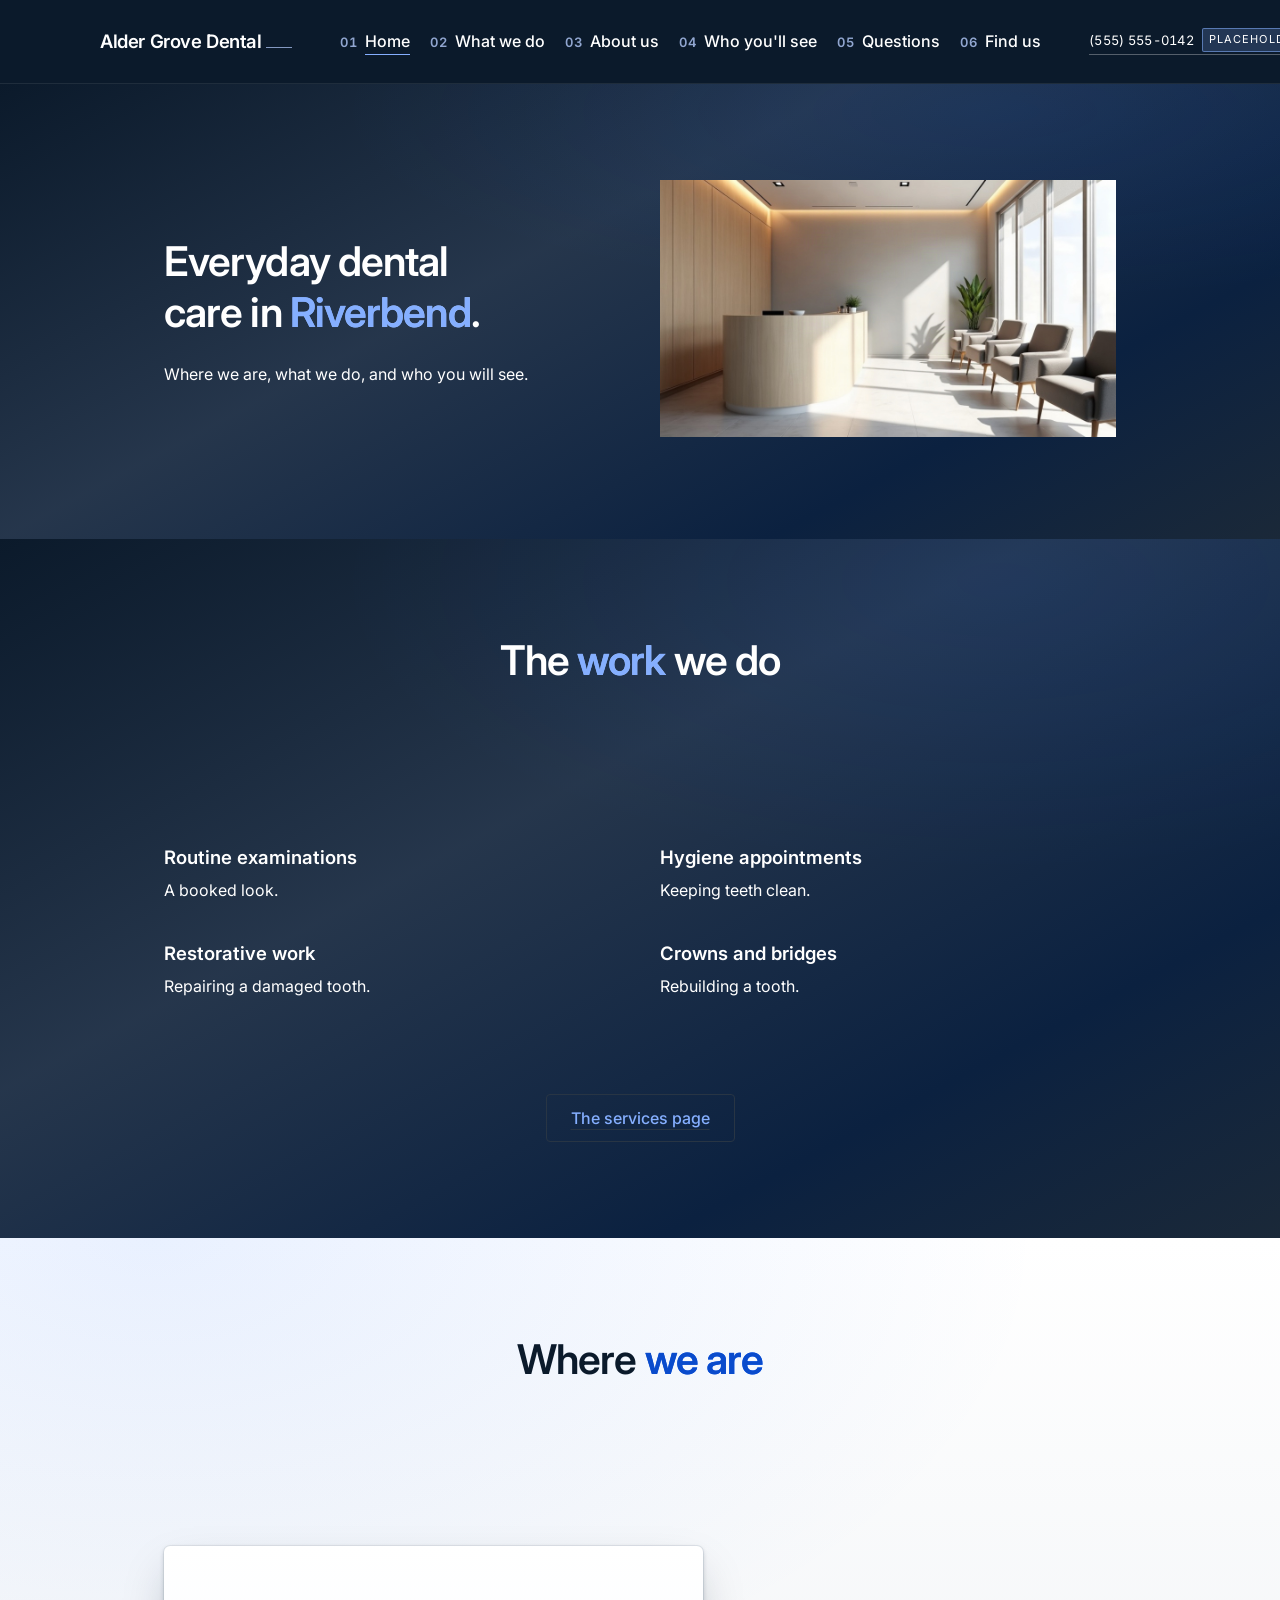
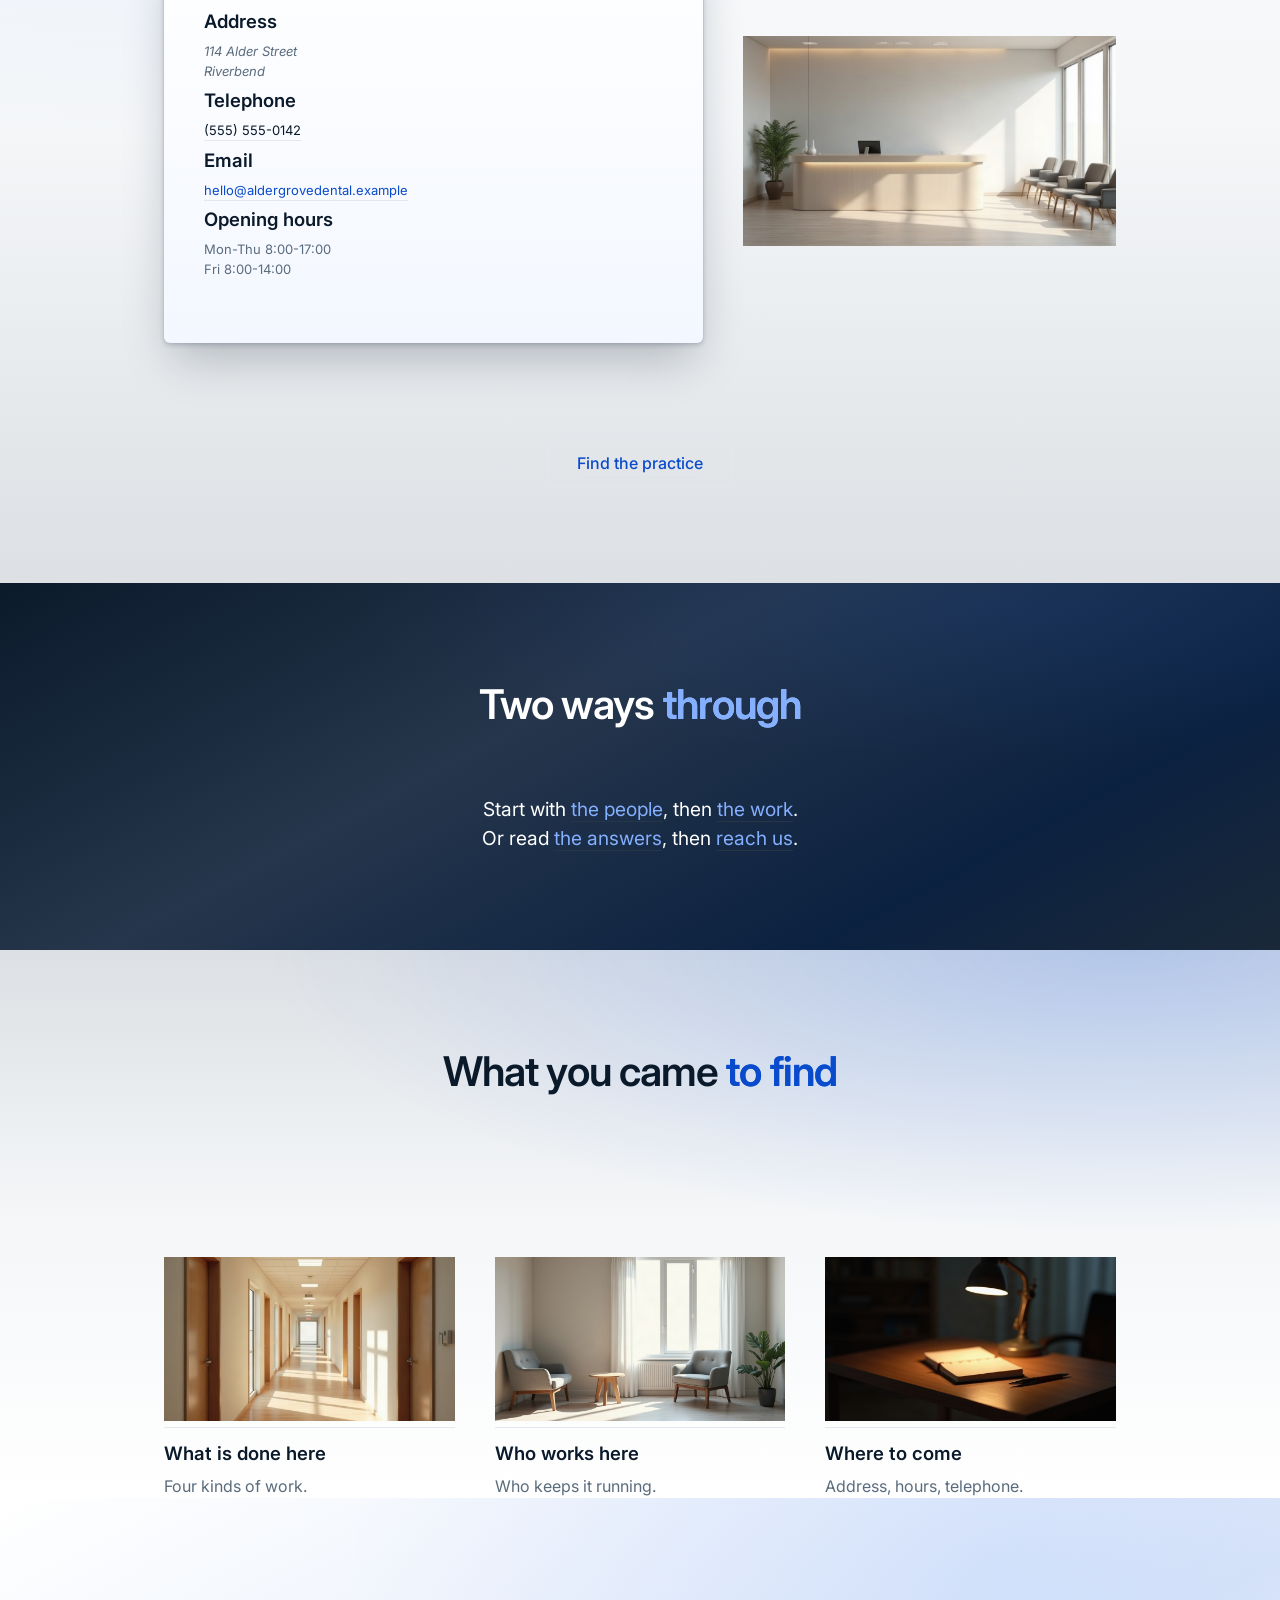
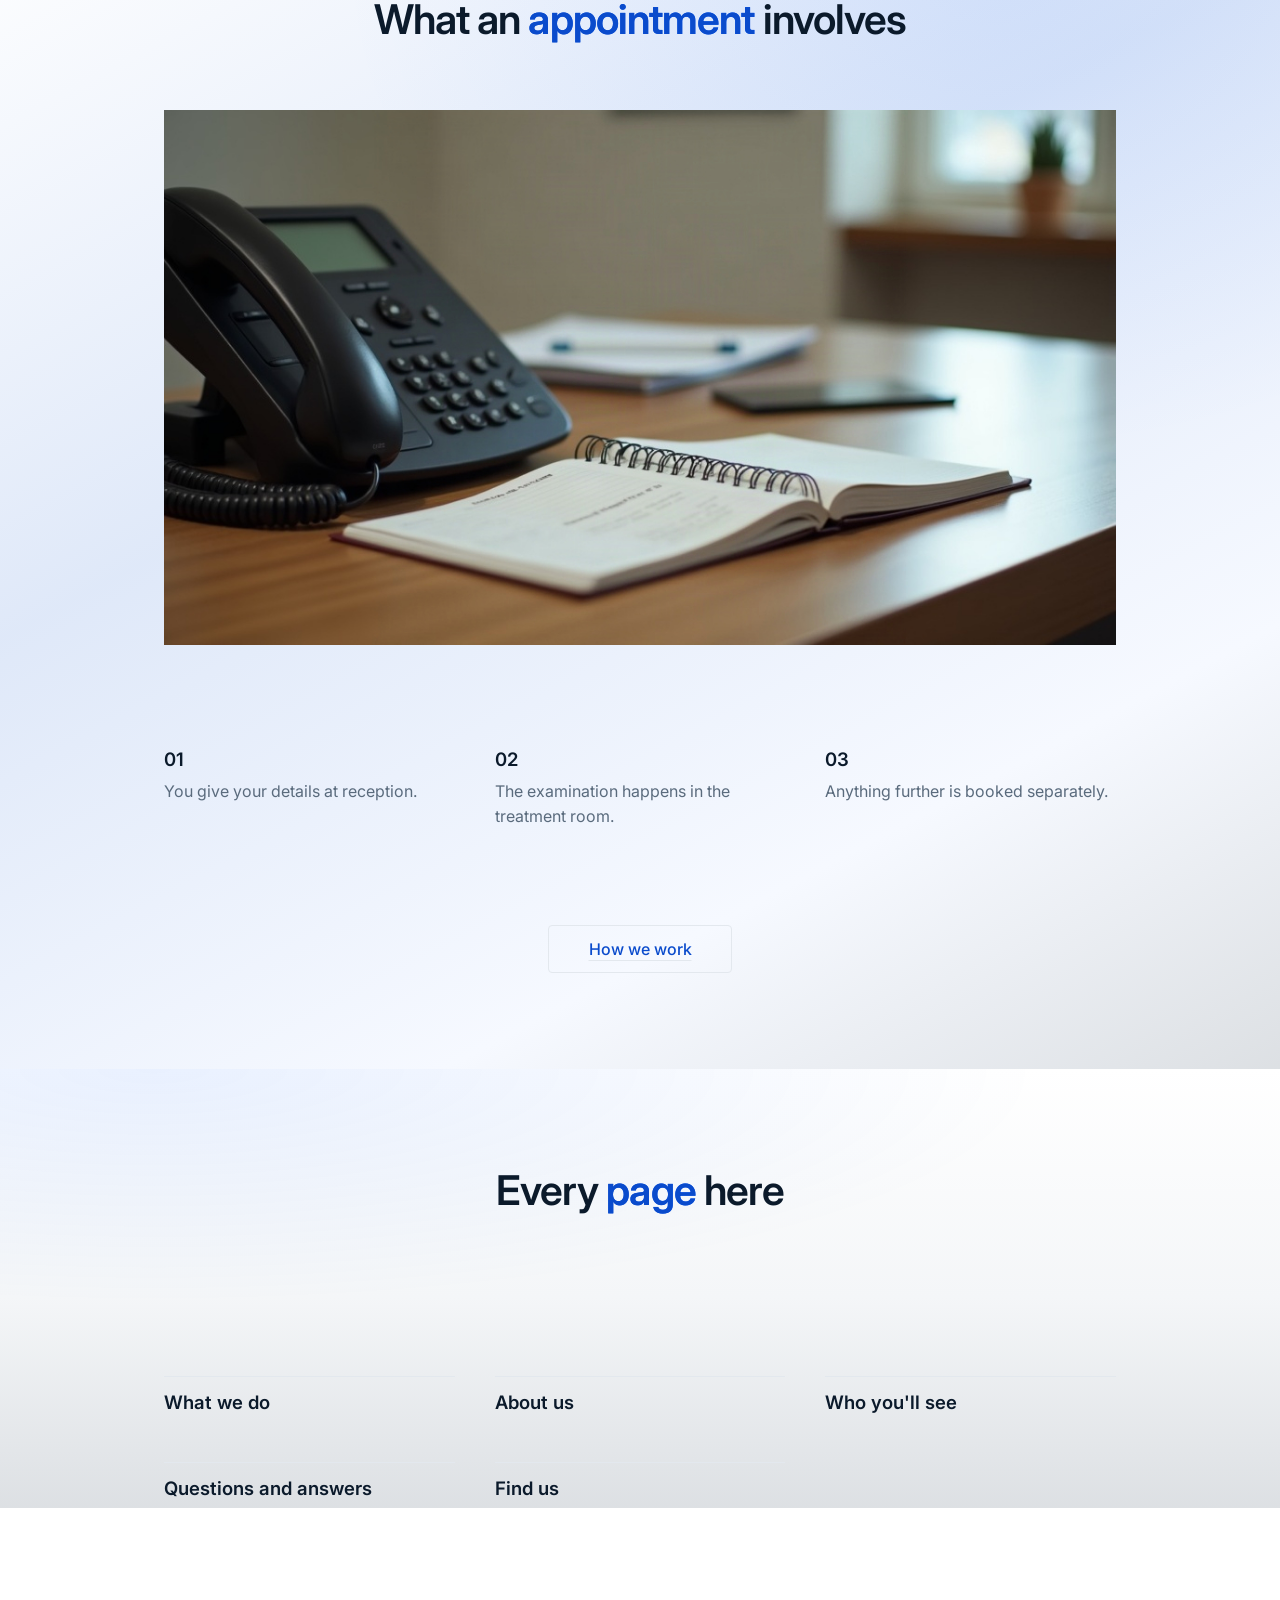
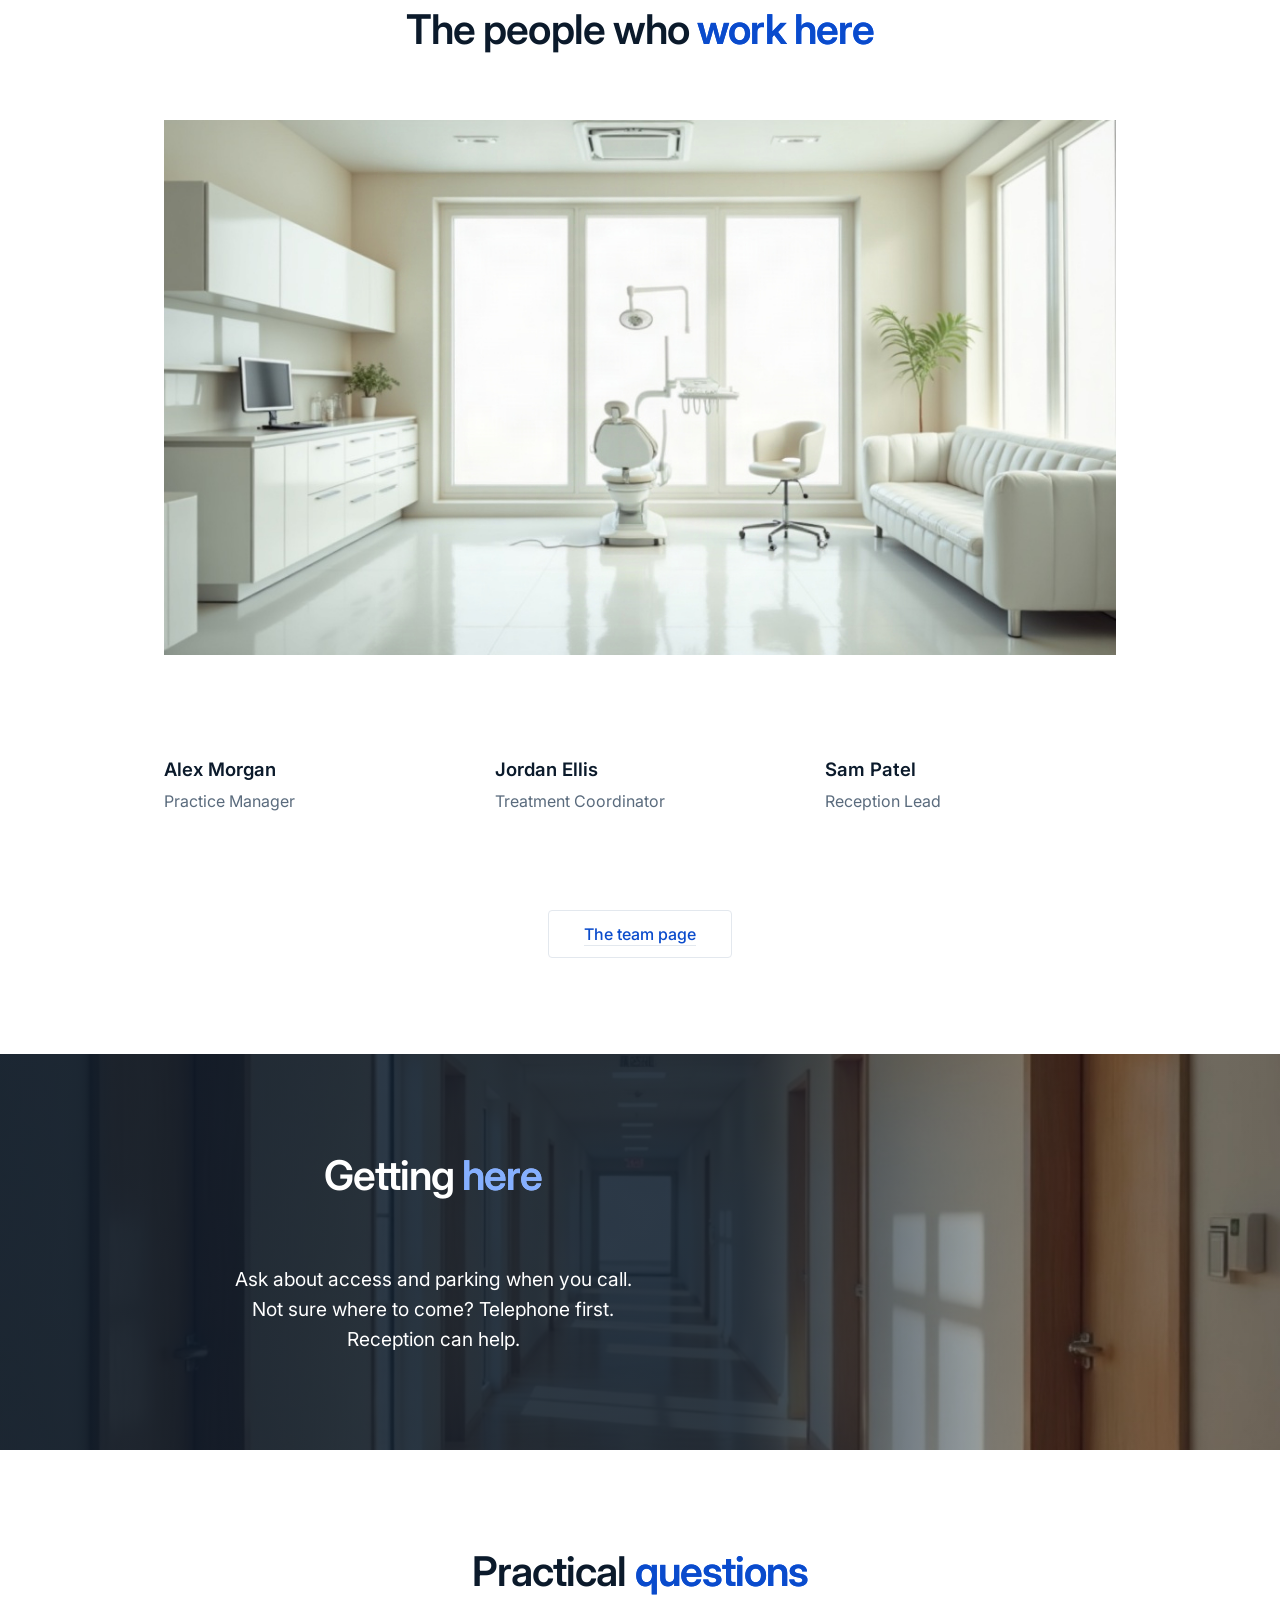
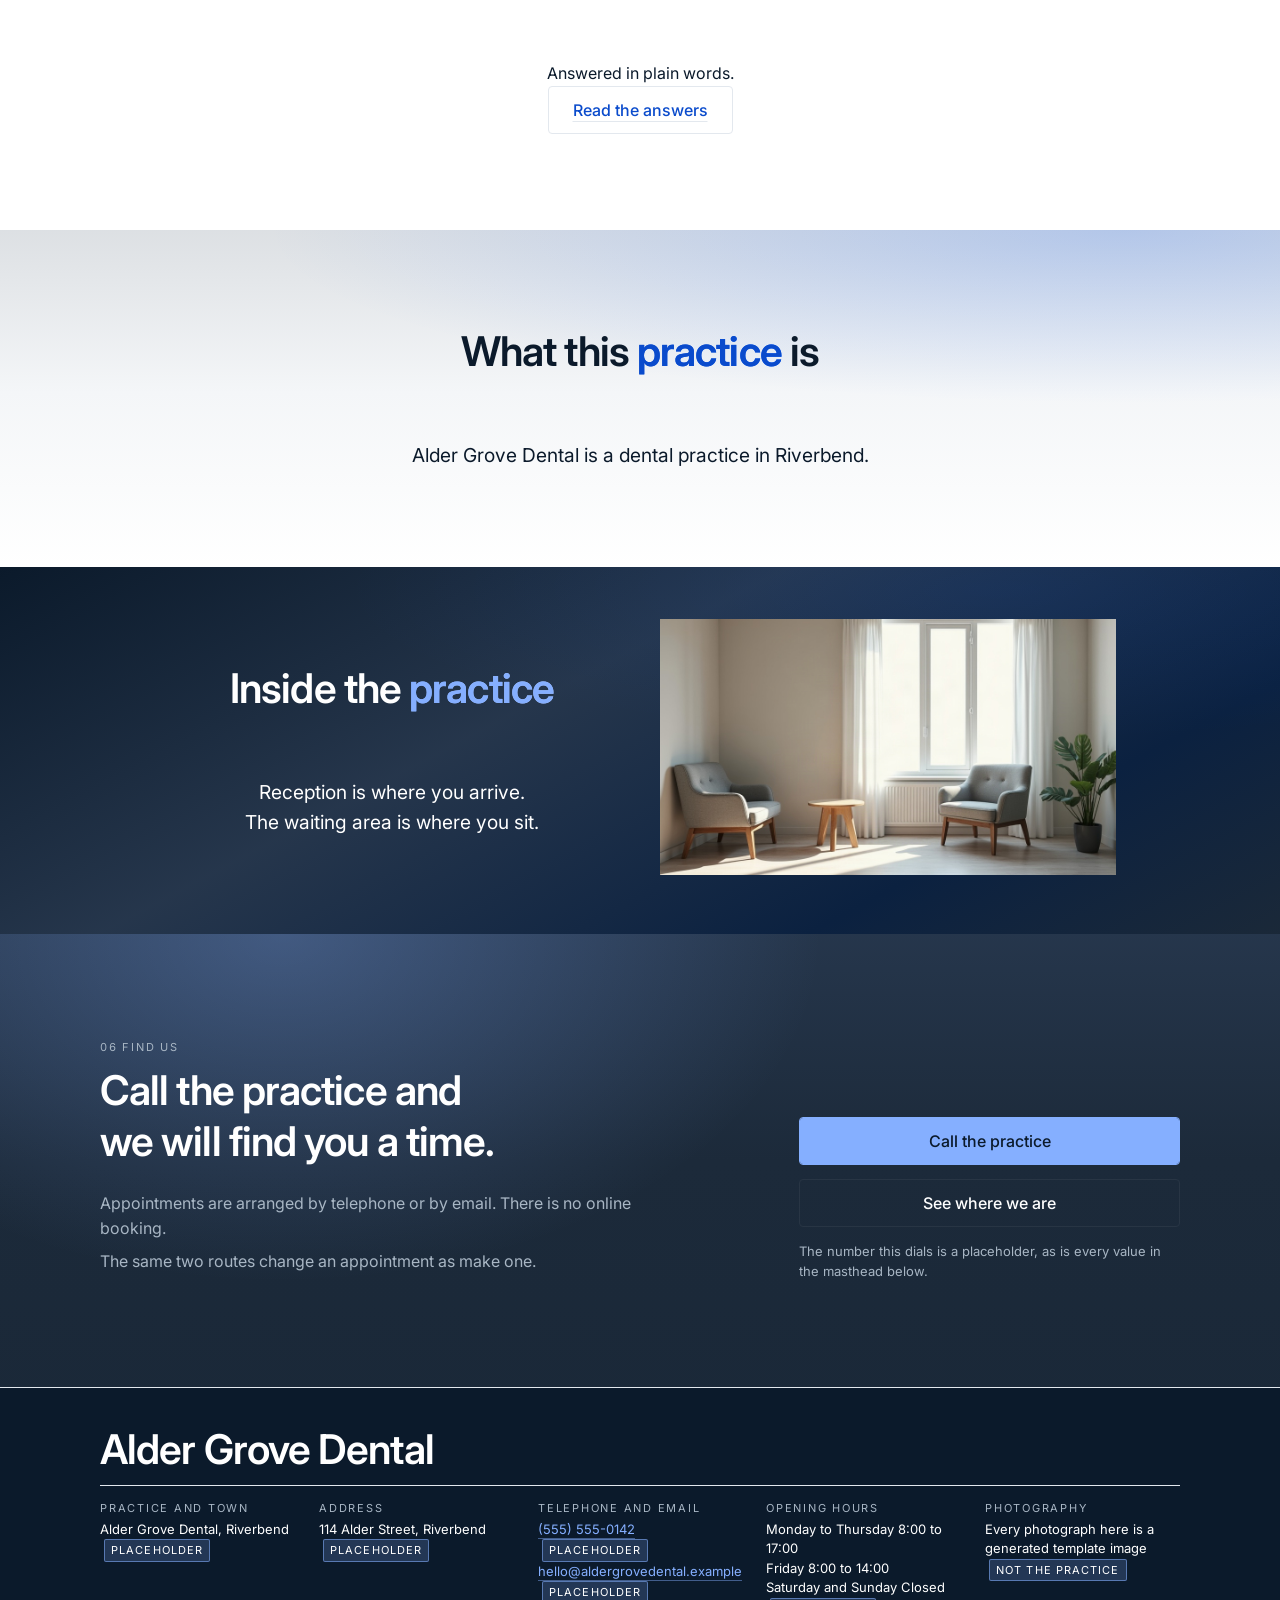
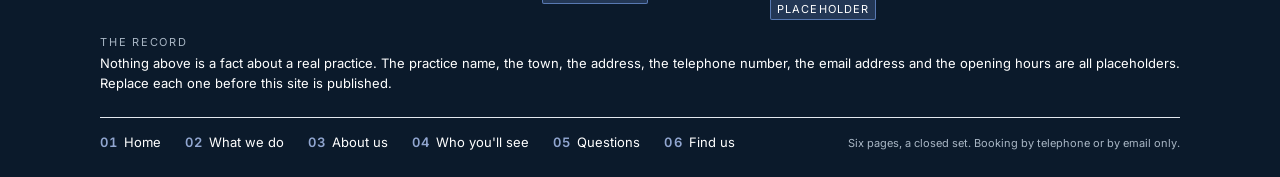
==== index.html @ f8424224 "Publish the stomatology template site Six-page static build, flattened and self-contained: styleshee" ====
<!DOCTYPE html>
<html lang="en">
<head>
<meta charset="UTF-8">
<meta name="viewport" content="width=device-width, initial-scale=1">
<title>Dentistry in Riverbend - Alder Grove Dental</title>
<meta name="description" content="Dentistry in Riverbend. Alder Grove Dental sets out what we do, who you will see, and how to reach us, in plain words.">
<meta name="robots" content="noindex">

<link rel="icon" type="image/svg+xml" href="assets/favicon.svg">

<link rel="preconnect" href="https://fonts.googleapis.com">
<link rel="preconnect" href="https://fonts.gstatic.com" crossorigin>
<link rel="stylesheet" href="https://fonts.googleapis.com/css2?family=Inter:wght@400;500;600;700&family=Fraunces:opsz,wght@9..144,400..700&display=swap">
<link rel="stylesheet" href="design-system/stomatology-tokens.css?v=92e05074">
  <link rel="stylesheet" href="design-system/stomatology-chrome.css?v=a64a15a1">
  <link rel="stylesheet" href="design-system/stomatology-structural.css?v=3252024a">
  <link rel="stylesheet" href="design-system/brand-card-standard.css?v=4044103c">

</head>
<body>
<a class="cc-skip" href="#main">Skip to content</a>

<header class="cc-bar surface-dark" id="cc-bar">
  <div class="cc-bar__in">

    <a class="cc-brand" href="index.html">
      <span class="cc-brand__name">Alder Grove Dental</span>
      <span class="cc-brand__rule" aria-hidden="true"></span>
    </a>

    <nav class="cc-nav" aria-label="Primary">

      <div class="cc-nav__item">
        <a class="cc-link is-active" href="index.html"><span class="cc-num">01</span> <span class="cc-link__label">Home</span></a>
      </div>

      
      <div class="cc-nav__item" data-menu>
        <button class="cc-link" type="button" aria-haspopup="true" aria-expanded="false" aria-controls="cc-index-services"><span class="cc-num">02</span> <span class="cc-link__label">What we do</span></button>
        <div class="cc-panel cc-panel--index surface-dark" id="cc-index-services" role="region" aria-label="What we do, contents">
          <div class="cc-panel__in cc-idx">
            <div class="cc-idx__list">
              <p class="cc-idx__head"><span class="cc-num">02</span> <b>What we do</b> <span class="cc-idx__kicker">contents</span></p>

              <a class="cc-idx__row" href="services.html#s2-why-this-area-wedge">
                <span class="cc-idx__n">02.1</span>
                <span><span class="cc-idx__t">Why this area</span><span class="cc-idx__s">What the practice takes on, and why.</span></span>
              </a>
              <a class="cc-idx__row" href="services.html#s3-sub-area-blocks">
                <span class="cc-idx__n">02.2</span>
                <span><span class="cc-idx__t">The areas of work</span><span class="cc-idx__s">Set out one block at a time.</span></span>
              </a>
              <a class="cc-idx__row" href="services.html#s4-cross-link-rail">
                <span class="cc-idx__n">02.3</span>
                <span><span class="cc-idx__t">Related pages</span><span class="cc-idx__s">Where this page hands you on.</span></span>
              </a>
              <a class="cc-idx__row" href="services.html#s5-routing-band">
                <span class="cc-idx__n">02.4</span>
                <span><span class="cc-idx__t">Where to go next</span><span class="cc-idx__s">If you are not sure what you need.</span></span>
              </a>
              <a class="cc-idx__row" href="services.html#s6-where-the-work-happens">
                <span class="cc-idx__n">02.5</span>
                <span><span class="cc-idx__t">Where the work happens</span><span class="cc-idx__s">The rooms, and what is in them.</span></span>
              </a>
            </div>

            <div class="cc-feat">
              <img class="cc-feat__img" src="assets/image-corridor.jpg" alt="" loading="lazy">
              <span class="cc-feat__grade" aria-hidden="true"></span>
              <div class="cc-feat__body">
                <p class="cc-feat__eyebrow">Before you come in</p>
                <p class="cc-feat__line">What is included, set out before you are in the chair.</p>
                <a class="cc-feat__link" href="index.html#s4-inclusion-value">Read that section</a>
              </div>
            </div>
          </div>
        </div>
      </div>

      <div class="cc-nav__item">
        <a class="cc-link" href="about.html"><span class="cc-num">03</span> <span class="cc-link__label">About us</span></a>
      </div>

      <div class="cc-nav__item">
        <a class="cc-link" href="team.html"><span class="cc-num">04</span> <span class="cc-link__label">Who you'll see</span></a>
      </div>

      
      <div class="cc-nav__item" data-menu>
        <button class="cc-link" type="button" aria-haspopup="true" aria-expanded="false" aria-controls="cc-drop-faq"><span class="cc-num">05</span> <span class="cc-link__label">Questions</span></button>
        <div class="cc-panel cc-drop surface-dark" id="cc-drop-faq" role="region" aria-label="Questions, contents">
          <div class="cc-panel__in">
            <a class="cc-drop__item" href="faq.html#s4-objection-faq"><span class="cc-idx__n">05.1</span><span><span class="cc-idx__t">The questions themselves</span><span class="cc-drop__sub">What to raise on the telephone, and what to raise in the room.</span></span></a>
            <a class="cc-drop__item" href="faq.html#s3-sub-area-blocks"><span class="cc-idx__n">05.2</span><span><span class="cc-idx__t">The practical answers</span><span class="cc-drop__sub">Where we are, when we are open, how to reach us.</span></span></a>
            <a class="cc-drop__item" href="faq.html#s7-cost-posture"><span class="cc-idx__n">05.3</span><span><span class="cc-idx__t">On cost</span><span class="cc-drop__sub">How the practice talks about what things cost.</span></span></a>
          </div>
        </div>
      </div>

      <div class="cc-nav__item">
        <a class="cc-link" href="contact.html"><span class="cc-num">06</span> <span class="cc-link__label">Find us</span></a>
      </div>
    </nav>

    
    <a class="cc-tel" href="tel:+15555550142">
      <span class="cc-tel__num">(555) 555-0142</span>
      <span class="cc-unfinished">placeholder</span>
    </a>

    <button class="site-header__hamburger" type="button"
            aria-label="Open menu" aria-controls="mobile-drawer" aria-expanded="false">
      <span aria-hidden="true"></span>
    </button>
  </div>
</header>

<div class="cc-scrim" id="cc-scrim" hidden></div>

<aside id="mobile-drawer" class="surface-dark" aria-hidden="true" aria-label="Menu">

  <div class="cc-drawer__head">
    <button class="cc-drawer__close" type="button" aria-label="Close menu">&times;</button>
  </div>

  <nav class="cc-drawer__nav" aria-label="Primary, mobile">
    <a class="cc-drawer__link" href="index.html"><span class="cc-num">01</span> <span class="cc-link__label">Home</span></a>

    <div class="cc-drawer__group">
      <button class="cc-drawer__sum" type="button" aria-expanded="false"><span class="cc-num">02</span> <span class="cc-link__label">What we do</span></button>
      <div class="cc-drawer__sub">
        <a href="services.html#s2-why-this-area-wedge">02.1 Why this area</a>
        <a href="services.html#s3-sub-area-blocks">02.2 The areas of work</a>
        <a href="services.html#s4-cross-link-rail">02.3 Related pages</a>
        <a href="services.html#s5-routing-band">02.4 Where to go next</a>
        <a href="services.html#s6-where-the-work-happens">02.5 Where the work happens</a>
      </div>
    </div>

    <a class="cc-drawer__link" href="about.html"><span class="cc-num">03</span> <span class="cc-link__label">About us</span></a>
    <a class="cc-drawer__link" href="team.html"><span class="cc-num">04</span> <span class="cc-link__label">Who you'll see</span></a>

    <div class="cc-drawer__group">
      <button class="cc-drawer__sum" type="button" aria-expanded="false"><span class="cc-num">05</span> <span class="cc-link__label">Questions</span></button>
      <div class="cc-drawer__sub">
        <a href="faq.html#s4-objection-faq">05.1 The questions themselves</a>
        <a href="faq.html#s3-sub-area-blocks">05.2 The practical answers</a>
        <a href="faq.html#s7-cost-posture">05.3 On cost</a>
      </div>
    </div>

    <a class="cc-drawer__link" href="contact.html"><span class="cc-num">06</span> <span class="cc-link__label">Find us</span></a>
  </nav>

  
  <div class="cc-drawer__cta drawer-cta">
    <a class="hp-go hp-go--solid" href="tel:+15555550142">Call the practice</a>
  </div>
</aside>

<main id="main">














































<section class="hp-band hp-band--hero hp-ground--grad surface-dark hero" id="s1-hero">
  <div class="container">
    <div class="row row--center">
      <div class="col col--span-6 hp-textzone">
        <div class="hp-wrap">
          
          
          
          <h1 class="hp-h2">Everyday dental care in <span class="hp-key">Riverbend</span>.</h1>
          
          <p class="hp-lead">Where we are, what we do, and who you will see.</p>
        </div>
      </div>
      <div class="col col--span-6">
        <div class="hp-wrap">
          
          <img class="hp-reveal" style="--hp-i:2;height:auto" src="assets/dental-clinic-reception.jpg"
               width="1024" height="576" loading="eager" fetchpriority="high" decoding="sync"
               alt="A curved pale wood reception counter, with upholstered chairs along a window wall.">
        </div>
      </div>
    </div>
  </div>
</section>







<section class="hp-band hp-ground--grad surface-dark" id="s2-services-preview">
  <div class="container">
    <div class="row">
      <div class="col col--full">
        <div class="hp-wrap">
          <div class="hp-head">
            
            <h2 class="hp-h2 hp-reveal" style="--hp-i:0">The <span class="hp-key">work</span> we do</h2>
          </div>
        </div>
      </div>
    </div>
  </div>
  <div class="container">
    <div class="row">
      <div class="col col--span-6">
        
        
        <div class="hp-reveal" style="--hp-i:1">
          <h3 class="hp-service__name">Routine examinations</h3>
          <p class="hp-service__line">A booked look.</p>
        </div>
      </div>
      <div class="col col--span-6">
        
        
        <div class="hp-reveal" style="--hp-i:2">
          <h3 class="hp-service__name">Hygiene appointments</h3>
          <p class="hp-service__line">Keeping teeth clean.</p>
        </div>
      </div>
      <div class="col col--span-6">
        
        
        <div class="hp-reveal" style="--hp-i:3">
          <h3 class="hp-service__name">Restorative work</h3>
          <p class="hp-service__line">Repairing a damaged tooth.</p>
        </div>
      </div>
      <div class="col col--span-6">
        
        
        <div class="hp-reveal" style="--hp-i:4">
          <h3 class="hp-service__name">Crowns and bridges</h3>
          <p class="hp-service__line">Rebuilding a tooth.</p>
        </div>
      </div>
    </div>
  </div>
  <div class="container">
    <div class="row">
      <div class="col col--full">
        <div class="hp-wrap">
          
          <p class="hp-channel"><a class="hp-link hp-go hp-go--quiet" href="services.html">The services page</a></p>
        </div>
      </div>
    </div>
  </div>
</section>









<section class="hp-band hp-ground--paper" id="s8-location-and-hours">
  <div class="container">
    <div class="row">
      <div class="col col--full">
        <div class="hp-wrap">
          <div class="hp-head">
            
            <h2 class="hp-h2 hp-reveal" style="--hp-i:0">Where <span class="hp-key">we are</span></h2>
          </div>
        </div>
      </div>
    </div>
  </div>
  <div class="container">
    <div class="row row--center">
      <div class="col col--span-7">
        <div class="hp-panel hp-reveal" style="--hp-i:1">
          
          
          <p class="hp-label__title">Address</p>
          <address class="hp-label__note">
            114 Alder Street<br>
            Riverbend
          </address>
          
          <p class="hp-label__title">Telephone</p>
          <p class="hp-label__note">
            
            <a class="hp-tel hp-nb" href="tel:5555550142">(555) 555-0142</a>
          </p>
          
          <p class="hp-label__title">Email</p>
          <p class="hp-label__note"><a class="hp-link hp-nb" href="mailto:hello@aldergrovedental.example">hello@aldergrovedental.example</a></p>
          
          
          <p class="hp-label__title">Opening hours</p>
          <p class="hp-label__note"><span class="hp-nb">Mon-Thu 8:00-17:00</span><br><span class="hp-nb">Fri 8:00-14:00</span></p>
        </div>
      </div>
      <div class="col col--span-5">
        
        <img class="hp-reveal" style="--hp-i:2;height:auto" src="assets/image-hero-reception.jpg"
             width="1024" height="576" loading="lazy" decoding="async" fetchpriority="low"
             alt="A long pale reception counter with a screen on it, and a row of chairs by tall windows.">
      </div>
    </div>
  </div>
  <div class="container">
    <div class="row">
      <div class="col col--full">
        <div class="hp-wrap">
          
          <p class="hp-channel"><a class="hp-link hp-go hp-go--quiet" href="contact.html">Find the practice</a></p>
        </div>
      </div>
    </div>
  </div>
</section>








<section class="hp-band hp-band--rail hp-ground--grad surface-dark" id="s6-routing-band">
  <div class="container">
    <div class="row">
      <div class="col col--full">
        <div class="hp-wrap">
          <div class="hp-head">
            
            <h2 class="hp-h2 hp-reveal" style="--hp-i:0">Two ways <span class="hp-key">through</span></h2>
          </div>
          
          
          <p class="hp-wedge hp-reveal" style="--hp-i:1">Start with <a class="hp-link" style="color:var(--ds-accent)" href="team.html">the people</a>, then <a class="hp-link" style="color:var(--ds-accent)" href="services.html">the work</a>.</p>
          
          <p class="hp-wedge hp-reveal" style="--hp-i:2">Or read <a class="hp-link" style="color:var(--ds-accent)" href="faq.html">the answers</a>, then <a class="hp-link" style="color:var(--ds-accent)" href="contact.html">reach us</a>.</p>
        </div>
      </div>
    </div>
  </div>
</section>







<section class="hp-band hp-ground--paper2" id="s3-differentiator-narrative">
  <div class="container">
    <div class="row">
      <div class="col col--full">
        <div class="hp-wrap">
          <div class="hp-head">
            
            <h2 class="hp-h2 hp-reveal" style="--hp-i:0">What you came <span class="hp-key">to find</span></h2>
          </div>
        </div>
      </div>
    </div>
  </div>
  <div class="container">
    <div class="row">
      <div class="col col--span-4">
        
        <div class="hp-reveal" style="--hp-i:1">
          <img style="height:auto" src="assets/dental-clinic-warm.jpg" width="1024" height="576"
               loading="lazy" decoding="async" fetchpriority="low"
               alt="A corridor of wooden doors, with daylight falling in bands across the floor.">
          <a class="hp-rail" href="services.html">
            <h3 class="hp-rail__label">What is done here</h3>
            <p class="hp-rail__line">Four kinds of work.</p>
          </a>
        </div>
      </div>
      <div class="col col--span-4">
        
        <div class="hp-reveal" style="--hp-i:2">
          <img style="height:auto" src="assets/image-waiting-area.jpg" width="1024" height="576"
               loading="lazy" decoding="async" fetchpriority="low"
               alt="Two grey armchairs and a small round wooden table beside a curtained window.">
          <a class="hp-rail" href="team.html">
            <h3 class="hp-rail__label">Who works here</h3>
            <p class="hp-rail__line">Who keeps it running.</p>
          </a>
        </div>
      </div>
      <div class="col col--span-4">
        
        <div class="hp-reveal" style="--hp-i:3">
          <img style="height:auto" src="assets/image-desk-lamp.jpg" width="1024" height="576"
               loading="lazy" decoding="async" fetchpriority="low"
               alt="A lit desk lamp over an open notebook and a pen on a wooden desk.">
          <a class="hp-rail" href="contact.html">
            <h3 class="hp-rail__label">Where to come</h3>
            <p class="hp-rail__line">Address, hours, telephone.</p>
          </a>
        </div>
      </div>
    </div>
  </div>
</section>








<section class="hp-band hp-ground--grad" id="s4-inclusion-value">
  <div class="container">
    <div class="row">
      <div class="col col--full">
        <div class="hp-wrap">
          <div class="hp-head">
            
            <h2 class="hp-h2 hp-reveal" style="--hp-i:0">What an <span class="hp-key">appointment</span> involves</h2>
          </div>
          
          <img class="hp-reveal" style="--hp-i:1;height:auto" src="assets/image-appointment-book.jpg"
               width="1024" height="576" loading="lazy" decoding="async" fetchpriority="low"
               alt="A desk telephone beside an open spiral notebook on a wooden desk.">
        </div>
      </div>
    </div>
  </div>
  <div class="container">
    <div class="row">
      <div class="col col--span-4">
        
        
        <div class="hp-reveal" style="--hp-i:2">
          <p class="hp-rail__label" aria-hidden="true">01</p>
          <p class="hp-rail__line">You give your details at reception.</p>
        </div>
      </div>
      <div class="col col--span-4">
        
        <div class="hp-reveal" style="--hp-i:3">
          <p class="hp-rail__label" aria-hidden="true">02</p>
          <p class="hp-rail__line">The examination happens in the treatment room.</p>
        </div>
      </div>
      <div class="col col--span-4">
        
        <div class="hp-reveal" style="--hp-i:4">
          <p class="hp-rail__label" aria-hidden="true">03</p>
          <p class="hp-rail__line">Anything further is booked separately.</p>
        </div>
      </div>
    </div>
  </div>
  <div class="container">
    <div class="row">
      <div class="col col--full">
        <div class="hp-wrap">
          
          <p class="hp-channel"><a class="hp-link hp-go hp-go--quiet" href="about.html">How we work</a></p>
        </div>
      </div>
    </div>
  </div>
</section>







<section class="hp-band hp-ground--paper" id="s5-capability-switcher">
  <div class="container">
    <div class="row">
      <div class="col col--full">
        <div class="hp-wrap">
          <div class="hp-head">
            
            <h2 class="hp-h2 hp-reveal" style="--hp-i:0">Every <span class="hp-key">page</span> here</h2>
          </div>
        </div>
      </div>
    </div>
  </div>
  <div class="container">
    <div class="row">
      <div class="col col--span-4">
        
        <a class="hp-rail hp-reveal" style="--hp-i:1" href="services.html"><h3 class="hp-rail__label">What we do</h3></a>
      </div>
      <div class="col col--span-4">
        
        <a class="hp-rail hp-reveal" style="--hp-i:2" href="about.html"><h3 class="hp-rail__label">About us</h3></a>
      </div>
      <div class="col col--span-4">
        
        <a class="hp-rail hp-reveal" style="--hp-i:3" href="team.html"><h3 class="hp-rail__label">Who you'll see</h3></a>
      </div>
      <div class="col col--span-4">
        
        <a class="hp-rail hp-reveal" style="--hp-i:4" href="faq.html"><h3 class="hp-rail__label">Questions and answers</h3></a>
      </div>
      <div class="col col--span-4">
        
        <a class="hp-rail hp-reveal" style="--hp-i:5" href="contact.html"><h3 class="hp-rail__label">Find us</h3></a>
      </div>
    </div>
  </div>
</section>







<section class="hp-band" id="s7-team-preview">
  <div class="container">
    <div class="row">
      <div class="col col--full">
        <div class="hp-wrap">
          <div class="hp-head">
            
            <h2 class="hp-h2 hp-reveal" style="--hp-i:0">The people who <span class="hp-key">work here</span></h2>
          </div>
          
          <img class="hp-reveal" style="--hp-i:1;height:auto" src="assets/dental-bg-clinic-airy.jpg"
               width="1024" height="576" loading="lazy" decoding="async" fetchpriority="low"
               alt="A bright treatment room: a dental chair under an overhead light, a stool and a run of white cabinets by tall windows.">
        </div>
      </div>
    </div>
  </div>
  <div class="container">
    <div class="row">
      <div class="col col--span-4">
        
        
        <div class="hp-reveal" style="--hp-i:2">
          <h3 class="hp-rail__label">Alex Morgan</h3>
          <p class="hp-rail__line">Practice Manager</p>
        </div>
      </div>
      <div class="col col--span-4">
        
        
        <div class="hp-reveal" style="--hp-i:3">
          <h3 class="hp-rail__label">Jordan Ellis</h3>
          <p class="hp-rail__line">Treatment Coordinator</p>
        </div>
      </div>
      <div class="col col--span-4">
        
        
        <div class="hp-reveal" style="--hp-i:4">
          <h3 class="hp-rail__label">Sam Patel</h3>
          <p class="hp-rail__line">Reception Lead</p>
        </div>
      </div>
    </div>
  </div>
  <div class="container">
    <div class="row">
      <div class="col col--full">
        <div class="hp-wrap">
          
          <p class="hp-channel"><a class="hp-link hp-go hp-go--quiet" href="team.html">The team page</a></p>
        </div>
      </div>
    </div>
  </div>
</section>







<section class="hp-band hp-band--photoband hp-ground--photo hp-ground--ink surface-dark" id="s9-compare-teaser">
  <div class="container">
    <div class="row">
      <div class="col col--full">
        <span class="hp-photo">
          
          
          
          <img class="hp-photo__img" style="position:absolute;inset:0;width:-moz-available;width:-webkit-fill-available;width:stretch;height:-moz-available;height:-webkit-fill-available;height:stretch;object-fit:cover" src="assets/dental-clinic-warm.jpg"
               width="1024" height="576" loading="lazy" decoding="async" fetchpriority="low"
               alt="A corridor of light wooden doors, lit from a window at the far end.">
          <span class="hp-photo__scrim"></span>
          <span class="hp-photo__edge"></span>
        </span>
      </div>
    </div>
  </div>
  <div class="container">
    <div class="row">
      <div class="col col--span-7 hp-textzone">
        <div class="hp-wrap">
          <div class="hp-head">
            
            <h2 class="hp-h2 hp-reveal" style="--hp-i:0">Getting <span class="hp-key">here</span></h2>
          </div>
          
          <p class="hp-closing__line hp-reveal" style="--hp-i:1">Ask about access and parking when you call.</p>
          
          <p class="hp-closing__line hp-reveal" style="--hp-i:2">Not sure where to come? Telephone first.</p>
          
          <p class="hp-closing__line hp-reveal" style="--hp-i:3">Reception can help.</p>
        </div>
      </div>
    </div>
  </div>
</section>






<section class="hp-band" id="s10-pricing-teaser">
  <div class="container">
    <div class="row">
      <div class="col col--full">
        <div class="hp-wrap">
          <div class="hp-head">
            
            <h2 class="hp-h2 hp-reveal" style="--hp-i:0">Practical <span class="hp-key">questions</span></h2>
          </div>
          <p class="hp-lead hp-reveal" style="--hp-i:1">Answered in plain words.</p>
          
          <p class="hp-channel"><a class="hp-link hp-go hp-go--quiet" href="faq.html">Read the answers</a></p>
        </div>
      </div>
    </div>
  </div>
</section>







<section class="hp-band hp-ground--paper2" id="s11-stance-line">
  <div class="container">
    <div class="row">
      <div class="col col--full">
        <div class="hp-wrap">
          <div class="hp-head">
            
            <h2 class="hp-h2 hp-reveal" style="--hp-i:0">What this <span class="hp-key">practice</span> is</h2>
          </div>
          
          <p class="hp-wedge hp-reveal" style="--hp-i:1"><span class="hp-nb">Alder Grove Dental</span> is a dental practice in Riverbend.</p>
        </div>
      </div>
    </div>
  </div>
</section>







<section class="hp-band hp-ground--grad surface-dark" id="s12-practice-view">
  <div class="container">
    
    <div class="row row--center">
      <div class="col col--span-6 hp-textzone">
        <div class="hp-wrap">
          <div class="hp-head">
            
            <h2 class="hp-h2 hp-reveal" style="--hp-i:0">Inside the <span class="hp-key">practice</span></h2>
          </div>
          
          <p class="hp-closing__line hp-reveal" style="--hp-i:1">Reception is where you arrive.</p>
          <p class="hp-closing__line hp-reveal" style="--hp-i:2">The waiting area is where you sit.</p>
        </div>
      </div>
      <div class="col col--span-6">
        
        <img class="hp-reveal" style="--hp-i:3;height:auto" src="assets/image-waiting-area.jpg"
             width="1024" height="576" loading="lazy" decoding="async" fetchpriority="low"
             alt="Two armchairs and a small round table beside a tall curtained window.">
      </div>
    </div>
  </div>
</section>
</main>

  <section class="cc-closing precta surface-dark">
    <div class="cc-closing__in">
      <div>
        <p class="cc-closing__eyebrow">06 Find us</p>
        <h2>Call the practice and we will find you a time.</h2>
        
        <p>Appointments are arranged by telephone or by email. There is no online booking.</p>
        <p>The same two routes change an appointment as make one.</p>
      </div>
      <div class="cc-acts">
        <a class="hp-go hp-go--solid" href="tel:+15555550142">Call the practice</a>
        <a class="hp-go hp-go--quiet" href="contact.html">See where we are</a>
        <small>The number this dials is a placeholder, as is every value in the masthead below.</small>
      </div>
    </div>
  </section>


<footer class="cc-foot surface-dark">
  <div class="cc-foot__in">

    <p class="cc-foot__mark">Alder Grove Dental</p>

    
    <div class="cc-mast">
      <div>
        <span class="cc-mast__k">Practice and town</span>
        <p class="cc-mast__v">Alder Grove Dental, Riverbend <span class="cc-unfinished">placeholder</span></p>
      </div>
      <div>
        <span class="cc-mast__k">Address</span>
        <p class="cc-mast__v">114 Alder Street, Riverbend <span class="cc-unfinished">placeholder</span></p>
      </div>
      <div>
        <span class="cc-mast__k">Telephone and email</span>
        <p class="cc-mast__v"><a class="cc-a" href="tel:+15555550142">(555) 555-0142</a> <span class="cc-unfinished">placeholder</span><br><a class="cc-a" href="mailto:hello@aldergrovedental.example">hello@aldergrovedental.example</a> <span class="cc-unfinished">placeholder</span></p>
      </div>
      <div>
        <span class="cc-mast__k">Opening hours</span>
        <p class="cc-mast__v">Monday to Thursday 8:00 to 17:00<br>Friday 8:00 to 14:00<br>Saturday and Sunday Closed <span class="cc-unfinished">placeholder</span></p>
      </div>
      <div>
        <span class="cc-mast__k">Photography</span>
        <p class="cc-mast__v">Every photograph here is a generated template image <span class="cc-unfinished">not the practice</span></p>
      </div>
      <div class="cc-mast__record">
        <span class="cc-mast__k">The record</span>
        <p class="cc-mast__v">Nothing above is a fact about a real practice. The practice name, the town, the address, the telephone number, the email address and the opening hours are all placeholders. Replace each one before this site is published.</p>
      </div>
    </div>

    <div class="cc-foot__bar">
      <a class="cc-foot__link" href="index.html"><span class="cc-num">01</span> Home</a>
      <a class="cc-foot__link" href="services.html"><span class="cc-num">02</span> What we do</a>
      <a class="cc-foot__link" href="about.html"><span class="cc-num">03</span> About us</a>
      <a class="cc-foot__link" href="team.html"><span class="cc-num">04</span> Who you'll see</a>
      <a class="cc-foot__link" href="faq.html"><span class="cc-num">05</span> Questions</a>
      <a class="cc-foot__link" href="contact.html"><span class="cc-num">06</span> Find us</a>
      <p class="cc-foot__legal">Six pages, a closed set. Booking by telephone or by email only.</p>
    </div>

  </div>
</footer>

<script>
/* ---------------------------------------------------------------------------
   (c) of the hover-intent contract: a close-delay cleared on re-enter, so a
   diagonal traverse from the trigger into the panel never collapses it. (a) and
   (b) are CSS above: one shared hover scope, and a bridge across the seam.
   Keyboard: click toggles, Escape closes and returns focus to the trigger.
   --------------------------------------------------------------------------- */
(function () {
  var CLOSE_DELAY = 240;

  document.querySelectorAll('[data-menu]').forEach(function (item) {
    var trigger = item.querySelector('.cc-link[aria-haspopup]');
    var timer = null;

    function open() { clearTimeout(timer); item.classList.add('is-open'); trigger.setAttribute('aria-expanded', 'true'); }
    function close() { item.classList.remove('is-open'); trigger.setAttribute('aria-expanded', 'false'); }
    function closeSoon() { clearTimeout(timer); timer = setTimeout(close, CLOSE_DELAY); }

    item.addEventListener('mouseenter', open);
    item.addEventListener('mouseleave', closeSoon);
    trigger.addEventListener('click', function (e) {
      e.preventDefault();
      if (item.classList.contains('is-open')) { close(); } else { open(); }
    });
    item.addEventListener('keydown', function (e) {
      if (e.key === 'Escape') { close(); trigger.focus(); }
    });
  });

  /* the scroll state: the bar TIGHTENS once there is content behind it. */
  var bar = document.getElementById('cc-bar');
  function onScroll() { bar.classList.toggle('is-tight', window.scrollY > 40); }
  addEventListener('scroll', onScroll, { passive: true });
  onScroll();

  /* the drawer, on the canonical contract the functional gate drives. */
  var burger = document.querySelector('.site-header__hamburger');
  var drawer = document.getElementById('mobile-drawer');
  var scrim = document.getElementById('cc-scrim');
  var closeBtn = drawer.querySelector('.cc-drawer__close');

  function setDrawer(on) {
    drawer.setAttribute('aria-hidden', on ? 'false' : 'true');
    burger.setAttribute('aria-expanded', on ? 'true' : 'false');
    scrim.hidden = !on;
    scrim.classList.toggle('is-on', on);
    document.body.style.overflow = on ? 'hidden' : '';
    if (on) { closeBtn.focus(); } else { burger.focus(); }
  }
  burger.addEventListener('click', function () { setDrawer(drawer.getAttribute('aria-hidden') === 'true'); });
  closeBtn.addEventListener('click', function () { setDrawer(false); });
  scrim.addEventListener('click', function () { setDrawer(false); });
  addEventListener('keydown', function (e) {
    if (e.key === 'Escape' && drawer.getAttribute('aria-hidden') === 'false') { setDrawer(false); }
  });

  /* the drawer accordions. The marker is CSS, so each button's text stays exactly
     its header twin's label and the nav-consistency gate stays satisfied. */
  drawer.querySelectorAll('.cc-drawer__sum').forEach(function (sum) {
    sum.addEventListener('click', function () {
      var on = sum.parentElement.classList.toggle('is-open');
      sum.setAttribute('aria-expanded', on ? 'true' : 'false');
    });
  });
})();
</script>
</body>
</html>
---- design-system/stomatology-tokens.css ----
/* ============================================================================
   BRAND CARD A  --  "Instrument"      client-sites/stomatology  (build_scope TEMPLATE)
   THE ONLY FILE IN THIS CONCEPT THAT CARRIES A COLOUR LITERAL.
   brand-a-structural.css and preview.html reference colour through var(--ds-*) only.

   PALETTE PROVENANCE: every colour below is the OWNER-LOCKED direction at
   _handoff/visual-direction.md section 12 ("Option A, Precision", owner pick 2026-08-28,
   dated at decisions-ledger.md D53). It is NOT picked here and it does NOT vary between
   the three tournament concepts:
       page surface   #FFFFFF     band surface  #F4F6F8     hairline  #E3E8EE
       accent         #0B5FFF     pressed       #0A4BCC     muted ink #5A6B7D
       ink            #0B1A2B     type          Inter, one family, display and body
   Nearest family in the catalogue, cited for reading and NOT as the source of a value:
   COLOR-THEORY-PRESETS.md #11 (Cobalt + Black + White). Type: TYPOGRAPHY-PAIRINGS.md
   entry 1 (Inter + Inter, single family) -- the catalogue entry the locked direction lands on.

   WHAT THIS SHEET DERIVES (section 12 releases roles, tints, the dark flip, radius,
   shadow, spacing and the type scale to the build, and holds prep out of them):
     - the tint ramp (accent washed over the locked page ground) -- IDENTICAL in A, B and C
     - the .surface-dark flip                                    -- IDENTICAL in A, B and C
     - radius / shadow / density / type scale / material         -- THE CONCEPT'S OWN
   Measured in this pass, not estimated (relative luminance, WCAG 2.x):
     #0B5FFF on #FFFFFF 5.13:1 | on #F4F6F8 4.73:1     #0A4BCC on #FFFFFF 7.26:1 | on #F4F6F8 6.70:1
     #0B1A2B on #FFFFFF 17.55:1                        #5A6B7D on #FFFFFF 5.48:1 | on #F4F6F8 5.06:1
     #FFFFFF on #0B5FFF 5.13:1                         #FFFFFF on #0A4BCC 7.26:1
     #FFFFFF on #0B1A2B 17.55:1                        #85AFFF on #0B1A2B 8.00:1
     #0A4BCC on #EEF4FF 6.58:1                         #A8B6C4 on #0B1A2B 8.48:1
   ============================================================================ */

:root {
  /* ---- COLOUR: 17 required roles per BRAND-TOKEN-SCHEMA.md ------------------ */
  --ds-primary:        #0B5FFF;              /* the brand accent */
  --ds-primary-deep:   #0B1A2B;              /* THE DARK GROUND, near-black (locked ink) */
  --ds-primary-soft:   #F3F7FF;              /* accent at .05 over the locked page ground */
  --ds-accent:         #0B5FFF;              /* single-accent system: accent IS primary */
  --ds-accent-ink:     #0A4BCC;              /* small text on light; 7.26:1 on white */
  --ds-accent-soft:    #EEF4FF;              /* accent at .07 over the locked page ground */
  --ds-accent-deep:    #0A4BCC;              /* the locked pressed value */
  --ds-accent-light:   #85AFFF;              /* accent foreground on the dark ground */
  --ds-bg-surface:     #FFFFFF;              /* locked page surface */
  --ds-bg-surface-2:   #F4F6F8;              /* locked band surface */
  --ds-bg-warm:        #F6F9FF;              /* cool-tinted alternate band (no warm hue exists here) */
  --ds-ink:            #0B1A2B;              /* locked ink */
  --ds-ink-heading:    #0B1A2B;              /* light polarity: heading ink = the dark ground */
  --ds-ink-soft:       #5A6B7D;              /* locked muted ink */
  --ds-line:           #E3E8EE;              /* locked hairline */
  --ds-ink-on-dark:    #FFFFFF;
  --ds-scrim:          rgba(11,26,43,.55);

  /* ---- TYPE (2 required) --------------------------------------------------- */
  --ds-font-display: "Inter","Inter var",system-ui,-apple-system,"Segoe UI",Roboto,Helvetica,Arial,sans-serif;
  --ds-font-body:    "Inter","Inter var",system-ui,-apple-system,"Segoe UI",Roboto,Helvetica,Arial,sans-serif;

  /* ---- RADIUS: the CONSTRAINED role set, never a chip/sm/md/lg/xl scale -----
     CONCEPT A pick: SURFACE-PATTERNS.md section 1.2 "Micro 4-6px (SaaS dashboard)".
     Present enough to soften a grid, small enough never to read as decoration.
     --ds-r-pill is reserved for the monogram avatar; no control on this card is a pill. */
  --ds-r-control: 4px;
  --ds-r-surface: 6px;
  --ds-r-pill:    999px;

  /* ---- SHADOW: hairline-first, per SURFACE-PATTERNS.md section 2.9
     "Hairline-outline (luxury-editorial)". Two layers, no drop shadow: a ring plus a
     hair of ambient weight, so a surface reads bounded rather than floating. -------- */
  --ds-shadow-card: 0 0 0 1px #E3E8EE, 0 1px 0 rgba(11,26,43,.035);
  --ds-shadow-lift: 0 0 0 1px #0B5FFF, 0 1px 0 rgba(11,26,43,.06);
  --ds-shadow-rest: 0 0 0 1px #E3E8EE;

  /* ---- SPACING + LAYOUT (A is the DENSE concept) --------------------------- */
  --ds-space-2xs: 4px;
  --ds-space-xs:  8px;
  --ds-space-sm:  14px;
  --ds-space-md:  24px;
  --ds-space-lg:  40px;
  --ds-space-xl:  64px;
  --ds-space-2xl: 96px;
  --ds-section-py:    clamp(40px,5vw,64px);
  --ds-container-max: 1080px;

  /* ---- MOTION: MOTION-PATTERNS.md #2 (Color-shift) for controls, #17
     (Underline-grow) for links, #37 (Form field focus). Nothing translates. ---- */
  --ds-ease:      cubic-bezier(.2,0,0,1);
  --ds-dur:       120ms;
  --ds-dur-fast:  90ms;
  --ds-dur-slow:  240ms;
  --ds-ease-out:  cubic-bezier(.2,.6,.2,1);
  --ds-dur-data:  1.4s;

  /* ---- TYPE SCALE (concept-owned; section 12 released it to the build) ------
     A sets ONE weight for display and heads and buys hierarchy with size, measure
     and tracking. Display is capped at 40px: the direction bars a display move. */
  --ds-fs-display: clamp(30px,4.2vw,40px);
  --ds-fs-h2:      clamp(19px,2.2vw,23px);
  --ds-fs-h3:      16px;
  --ds-fs-body:    16px;
  --ds-fs-fine:    13px;
  --ds-fs-eyebrow: 11px;
  --ds-lh-display: 1.08;
  --ds-lh-head:    1.25;
  --ds-lh-body:    1.55;
  --ds-track-display: -.022em;
  --ds-track-eyebrow: .16em;
  --ds-weight-display: 600;
  --ds-weight-head:    600;
  --ds-weight-body:    400;
  --ds-measure:    62ch;

  /* ---- GLOBALS OVERLAY (_MODERN-WOW-SPEC.md sections 1, 3, 5, 7) ------------
     A's material is a 16px measurement grid: the page shows its own module. */
  --ds-hairline:     rgba(11,26,43,.10);
  --ds-inset-hi:     inset 0 1px 0 rgba(255,255,255,.85);
  --ds-grid:         linear-gradient(rgba(11,95,255,.085) 1px,transparent 1px),
                     linear-gradient(90deg,rgba(11,95,255,.085) 1px,transparent 1px);
  --ds-grid-size:    16px 16px;
  --ds-grain:        repeating-linear-gradient(0deg,rgba(11,26,43,.032) 0 1px,transparent 1px 3px);
  --ds-glow:         0 0 0 3px rgba(11,95,255,.20);
  --ds-glow-wash:    radial-gradient(60ch 22ch at 12% 0,rgba(11,95,255,.075),transparent 70%);
  --ds-glass-bg:     rgba(255,255,255,.74);
  --ds-glass-blur:   blur(14px) saturate(140%);
  --ds-glass-border: rgba(11,26,43,.08);
  --ds-divider-h:    1px;

  /* z-index (system, grafted): grafted by graft-system-tokens.mjs (FIX #3) */
  --ds-z-below: -1;
  --ds-z-base: 0;
  --ds-z-raised: 1;
  --ds-z-sticky: 1000;
  --ds-z-overlay: 1040;
  --ds-z-drawer: 1050;
  --ds-z-modal: 1060;
  --ds-z-toast: 1080;

  /* opacity (system, grafted): grafted by graft-system-tokens.mjs (FIX #3) */
  --ds-opacity-muted: .72;
  --ds-opacity-disabled: .45;
  --ds-opacity-faint: .12;
  --ds-opacity-scrim: .55;
  --ds-opacity-texture: .40;
  --ds-opacity-veil: .85;
}

/* ---- THE DARK FLIP. Same values in A, B and C: the ground is the locked ink and
   the on-dark accent is the locked accent lightened until it clears AA on it.
   Only the SHADOW role changes with the concept (A stays a ring). ------------- */
.surface-dark {
  --ds-bg-surface:   #0B1A2B;
  --ds-bg-surface-2: #1C2A3A;
  --ds-bg-warm:      #0B2140;
  --ds-ink:          #FFFFFF;
  --ds-ink-heading:  #FFFFFF;
  --ds-ink-soft:     #A8B6C4;
  --ds-ink-on-dark:  #0B1A2B;
  --ds-line:         #283544;
  --ds-accent:       #85AFFF;
  --ds-accent-ink:   #85AFFF;
  --ds-accent-soft:  #0B2855;
  --ds-accent-deep:  #0B5FFF;
  --ds-accent-light: #B7CEFF;
  --ds-shadow-card:  0 0 0 1px #283544, 0 1px 0 rgba(0,0,0,.20);
  --ds-shadow-lift:  0 0 0 1px #85AFFF, 0 1px 0 rgba(0,0,0,.24);
  --ds-shadow-rest:  0 0 0 1px #283544;
  --ds-hairline:     rgba(255,255,255,.14);
  --ds-inset-hi:     inset 0 1px 0 rgba(255,255,255,.06);
  --ds-glass-bg:     rgba(11,26,43,.74);
  --ds-glass-border: rgba(255,255,255,.10);
  --ds-grid:         linear-gradient(rgba(133,175,255,.11) 1px,transparent 1px),
                     linear-gradient(90deg,rgba(133,175,255,.11) 1px,transparent 1px);
  --ds-grain:        repeating-linear-gradient(0deg,rgba(255,255,255,.028) 0 1px,transparent 1px 3px);
  --ds-glow:         0 0 0 3px rgba(133,175,255,.26);
  --ds-glow-wash:    radial-gradient(60ch 22ch at 12% 0,rgba(133,175,255,.10),transparent 70%);
  color: var(--ds-ink);
  background-color: var(--ds-bg-surface);
}
---- design-system/stomatology-chrome.css ----
/* stomatology-chrome.css - the LOCKED site chrome, P9.
   Derived on 2026-09-02 from the owner-picked tournament concept
   _design/_tournament/chrome-c/preview.html ("The Index"), not re-authored.

   Picks, cited: NAV-PATTERNS.md #11 editorial numbered nav (considered #3, #7);
   FOOTER-STYLES.md #19 editorial masthead, deliberately NOT #1, which that catalog's
   own opening flags as the overused reflex. Technique ceiling _MODERN-WOW-SPEC;
   sector blueprint composition-medical-health.

   Token-pure: every colour reaches for var(--ds-*). Load order is
   stomatology-tokens.css -> stomatology-structural.css -> brand-card-standard.css
   (+ brand-card-bespoke.css on a marquee page) -> THIS.

   The concept's two stand-in bands were dropped in derivation: they existed so the bar
   had something to sit over while it was judged, and are not part of the chrome. */

/* ---------------------------------------------------------------------------
   Namespace .cc- (chrome C) for everything EXCEPT the canonical interactivity
   hooks the functional gate drives, which keep their canonical names.
   ZERO colour literals: every colour reaches for var(--ds-*), mixed only with
   color-mix(in srgb, var(--ds-*) N%, transparent).
   --------------------------------------------------------------------------- */
:root{
  --cc-bar-h: 84px;
  --cc-rule: 1px solid var(--ds-line);
  --cc-lift:
    0 1px 0 color-mix(in srgb, var(--ds-primary-deep) 10%, transparent),
    0 30px 64px -20px color-mix(in srgb, var(--ds-primary-deep) 55%, transparent);
  --cc-glow: color-mix(in srgb, var(--ds-accent) 24%, transparent);
}
/* the dark flip re-declares its mixes: a value mixed against the light ground is
   baked at computed-value time and never re-resolves inside a dark band. */
.surface-dark{
  --cc-lift:
    0 1px 0 color-mix(in srgb, var(--ds-primary-deep) 40%, transparent),
    0 30px 64px -20px color-mix(in srgb, var(--ds-primary-deep) 80%, transparent);
  --cc-glow: color-mix(in srgb, var(--ds-accent) 30%, transparent);
}

/* ---- ONE focus ring, never removed, only restyled ---- */
.cc-skip:focus-visible,
.cc-brand:focus-visible,
.cc-link:focus-visible,
.cc-tel:focus-visible,
.cc-idx__row:focus-visible,
.cc-drop__item:focus-visible,
.cc-feat__link:focus-visible,
.cc-a:focus-visible,
.cc-foot__link:focus-visible,
.site-header__hamburger:focus-visible,
.cc-drawer__close:focus-visible,
.cc-drawer__sum:focus-visible,
.cc-drawer__link:focus-visible,
.cc-drawer__sub a:focus-visible{
  outline:2px solid var(--ds-accent);
  outline-offset:3px;
  border-radius:var(--ds-r-control);
}

/* ---- skip link: the first focusable thing on the page ---- */
.cc-skip{
  position:absolute; left:var(--ds-space-md); top:calc(var(--ds-space-md) * -4);
  z-index:var(--ds-z-toast, 90);
  padding:var(--ds-space-sm) var(--ds-space-md);
  background-color:var(--ds-bg-surface); color:var(--ds-ink);
  border:var(--cc-rule); border-radius:var(--ds-r-control);
  text-decoration:none; font-weight:500;
  transition:top var(--ds-dur) var(--ds-ease);
}
.cc-skip:focus-visible{ top:var(--ds-space-md); }

/* ---- a plain inline link, defined here rather than borrowed: .hp-link is not
       defined in any linked sheet, so this concept declares its own ---- */
.cc-a{
  color:var(--ds-accent-ink); text-decoration:none;
  border-bottom:1px solid color-mix(in srgb, var(--ds-accent) 45%, transparent);
  padding-bottom:1px;
}
.cc-a:hover{ border-bottom-color:var(--ds-accent); }

/* ============================================================================
   THE BAR. NAV-PATTERNS #11: bold wordmark left, the numbered list beside it, a
   status slot in the right corner. Opaque from scroll zero (the entry's own
   sticky note for a multi-section page), so it never depends on the photograph
   behind it. The scroll state TIGHTENS rather than fades: the bar loses height,
   the numbers drop back a shade, and the rule under it gains weight.
   ============================================================================ */
.cc-bar{
  position:fixed; inset:0 0 auto 0; z-index:var(--ds-z-sticky, 60);
  height:var(--cc-bar-h);
  display:flex; align-items:center;
  padding:0 var(--hp-gutter);
  background-color:var(--ds-bg-surface);
  border-bottom:1px solid color-mix(in srgb, var(--ds-line) 70%, transparent);
  transition:
    height var(--ds-dur-slow, 240ms) var(--ds-ease-out),
    border-color var(--ds-dur) var(--ds-ease),
    box-shadow var(--ds-dur) var(--ds-ease);
}
.cc-bar.is-tight{
  height:calc(var(--cc-bar-h) - 20px);
  border-bottom-color:var(--ds-line);
  box-shadow:0 18px 34px -28px color-mix(in srgb, var(--ds-primary-deep) 90%, transparent);
}
.cc-bar__in{
  display:flex; align-items:center; gap:var(--ds-space-lg);
  width:100%; max-width:var(--ds-container-max); margin:0 auto;
}

/* ---- the wordmark. #11 wants it BOLD and first, and on this site the practice
       name is the only asset the brand has, because every proof device is
       barred. ---- */
.cc-brand{
  display:inline-flex; align-items:baseline; gap:var(--ds-space-2xs);
  text-decoration:none; color:var(--ds-ink); white-space:nowrap;
}
.cc-brand__name{
  font-family:var(--ds-font-display);
  font-size:var(--hp-fs-h3);
  font-weight:var(--ds-weight-display);
  letter-spacing:var(--ds-track-display);
}
.cc-brand__rule{
  width:26px; height:1px; flex:none;
  background-color:color-mix(in srgb, var(--ds-accent-light) 70%, transparent);
}

/* ---- the numbered list ---- */
.cc-nav{ display:flex; align-items:center; gap:var(--ds-space-2xs); }
.cc-nav__item{ position:relative; }
.cc-link{
  position:relative;
  display:inline-flex; align-items:baseline; gap:7px;
  padding:var(--ds-space-xs);
  color:var(--ds-ink); text-decoration:none;
  font-size:var(--ds-fs-body); font-weight:500; white-space:nowrap;
  background:none; border:0; cursor:pointer; font-family:inherit; line-height:1.2;
  transition:color var(--ds-dur) var(--ds-ease);
}
/* the number is nav TYPOGRAPHY, not an icon: tabular, tracked, one step down,
   carried in the accent so the sequence reads as a sequence. */
/* THE DIM IS CARRIED ON opacity, NOT ON AN ALPHA INSIDE THE COLOUR, AND THE REASON IS
   TOOLING RATHER THAN TASTE. These numerals were color-mix(in srgb, var(--ds-accent-light)
   78%, transparent), which Chromium computes to `color(srgb 0.717647 0.807843 1 / 0.78)`.
   THREE separate contrast gates in this toolchain parse a computed colour with a regex that
   only matches rgb()/rgba()/#hex. Two of them read the four numbers out of that string and
   treat 0-to-1 values as 0-to-255, so a pale blue is scored as near-black: both reported
   these six numerals at 1.19:1 on all six pages, every breakpoint. The third returns null
   and SKIPS the element without saying so. Measured on the rendered pixels instead, the same
   numerals read 7.22:1.
   Splitting the colour from the dim renders identically (for a text-only span, alpha in the
   colour and opacity on the element composite the same) and computes to a plain rgb() the
   gates can read. The alternative was patching three shared gates that other client builds
   depend on, which is not this build's call to make. If those parsers ever learn
   color(srgb ...), this can go back to a single color-mix declaration. */
.cc-num{
  font-size:var(--ds-fs-fine);
  font-variant-numeric:tabular-nums;
  letter-spacing:.08em;
  font-weight:var(--ds-weight-head);
  color:var(--ds-accent-light);
  opacity:.78;
  transition:opacity var(--ds-dur) var(--ds-ease);
}
.cc-bar.is-tight .cc-num{ opacity:.52; }
.cc-link:hover .cc-num,
.cc-link[aria-expanded="true"] .cc-num{ opacity:1; }
.cc-link__label{ position:relative; }
.cc-link__label::after{
  content:""; position:absolute; left:0; right:0; bottom:-4px; height:1px;
  background-color:var(--ds-accent-light);
  transform:scaleX(0); transform-origin:left;
  transition:transform var(--ds-dur) var(--ds-ease-out);
}
.cc-link:hover .cc-link__label::after,
.cc-link[aria-expanded="true"] .cc-link__label::after{ transform:scaleX(1); }
.cc-link.is-active .cc-link__label::after{ transform:scaleX(1); background-color:var(--ds-accent); }

/* ---- the right corner. #11 puts a year mark or a status indicator here. This
       build has no year to claim and no status it can verify, so the corner
       carries the ONE true conversion mechanic instead: the telephone, marked
       unfinished because the number is a placeholder on every page. ---- */
.cc-tel{
  margin-left:auto;
  display:inline-flex; align-items:center; gap:var(--ds-space-2xs);
  color:var(--ds-ink); text-decoration:none;
  font-size:var(--ds-fs-fine); white-space:nowrap;
  border-bottom:1px solid color-mix(in srgb, var(--ds-ink) 30%, transparent);
  padding-bottom:2px;
  transition:border-color var(--ds-dur) var(--ds-ease), color var(--ds-dur) var(--ds-ease);
}
.cc-tel:hover{ color:var(--ds-accent-light); border-bottom-color:var(--ds-accent-light); }
.cc-tel__num{ font-variant-numeric:tabular-nums; letter-spacing:.02em; }
/* the visible unfinished mark. Chrome puts placeholder data on every page, so it
   is marked where the data SITS, not only disclosed once at the foot. */
.cc-unfinished{
  font-size:var(--ds-fs-eyebrow); letter-spacing:.1em; text-transform:uppercase;
  padding:2px 6px; border-radius:2px;
  background-color:color-mix(in srgb, var(--ds-accent) 20%, transparent);
  border:1px solid color-mix(in srgb, var(--ds-accent) 55%, transparent);
  color:inherit; white-space:nowrap;
}

/* ============================================================================
   HOVER-INTENT, all three mechanisms together.
   (a) trigger and panel share ONE hover scope (.cc-nav__item), so :hover and
       :focus-within on the parent drive the panel;
   (b) a bridge pseudo-element covers the seam, so no un-hoverable pixel band
       exists between the trigger's foot and the panel's head;
   (c) a JS close-delay cleared on re-enter, in the script below.
   ============================================================================ */
.cc-panel{
  position:absolute; top:calc(100% + 12px); left:0;
  min-width:380px;
  opacity:0; visibility:hidden; transform:translateY(-6px);
  transition:
    opacity var(--ds-dur) var(--ds-ease),
    transform var(--ds-dur) var(--ds-ease-out),
    visibility 0s linear var(--ds-dur);
  z-index:var(--ds-z-overlay, 70);
}
.cc-nav__item.is-open > .cc-panel,
.cc-nav__item:hover > .cc-panel,
.cc-nav__item:focus-within > .cc-panel{
  opacity:1; visibility:visible; transform:translateY(0); transition-delay:0s;
}
.cc-panel::before{                    /* (b) the bridge across the seam */
  content:""; position:absolute; left:0; right:0; top:-16px; height:16px;
}
/* THE CONTENTS INDEX IS ANCHORED TO THE BAR, NOT TO ITS TRIGGER. A contents sheet
   this wide, hung off the second item of a left-aligned list, runs off the right
   edge at 1024. Centring it under the bar cannot overflow at any width, and it
   reads correctly: a contents page belongs to the publication, not to one line
   of it. Anchoring it to the bar also removes the seam, because the panel starts
   exactly at the bar's foot and follows the bar's tightened height. */
.cc-panel--index{
  position:fixed; top:calc(var(--cc-bar-h) - 1px); left:50%; right:auto;
  width:min(880px, calc(100vw - var(--hp-gutter) * 2));
  transform:translate(-50%, -6px);
}
.cc-bar.is-tight .cc-panel--index{ top:calc(var(--cc-bar-h) - 21px); }
.cc-nav__item.is-open > .cc-panel--index,
.cc-nav__item:hover > .cc-panel--index,
.cc-nav__item:focus-within > .cc-panel--index{ transform:translate(-50%, 0); }
.cc-panel--index::before{ top:-18px; height:18px; }
.cc-panel__in{
  border:var(--cc-rule);
  border-radius:var(--ds-r-surface);
  box-shadow:var(--cc-lift);
  overflow:hidden;
  background-color:var(--ds-bg-surface);
  background-image:linear-gradient(180deg,
    var(--ds-bg-surface-2) 0%,
    var(--ds-bg-surface) 46%,
    var(--ds-bg-surface) 100%);
}

/* ---- the numbered contents index, with a featured zone BESIDE it ---- */
.cc-idx{ display:grid; grid-template-columns:1.15fr .85fr; }
.cc-idx__list{ padding:var(--ds-space-md); }
.cc-idx__head{
  display:flex; align-items:baseline; gap:var(--ds-space-xs);
  margin:0 0 var(--ds-space-2xs);
  padding:0 0 var(--ds-space-xs);
  border-bottom:var(--cc-rule);
}
.cc-idx__head b{ font-family:var(--ds-font-display); font-weight:var(--ds-weight-head); color:var(--ds-ink-heading); }
.cc-idx__kicker{
  font-size:var(--ds-fs-eyebrow); letter-spacing:var(--ds-track-eyebrow);
  text-transform:uppercase; color:var(--ds-ink-soft);
}
.cc-idx__row{
  display:grid; grid-template-columns:auto 1fr; align-items:baseline;
  gap:var(--ds-space-sm);
  padding:11px var(--ds-space-2xs);
  border-bottom:1px solid color-mix(in srgb, var(--ds-line) 60%, transparent);
  text-decoration:none; color:var(--ds-ink);
  transition:background-color var(--ds-dur) var(--ds-ease), padding-left var(--ds-dur) var(--ds-ease-out);
}
.cc-idx__row:last-child{ border-bottom:0; }
.cc-idx__row:hover{
  background-color:color-mix(in srgb, var(--ds-accent) 12%, transparent);
  padding-left:var(--ds-space-sm);
}
.cc-idx__n{
  font-size:var(--ds-fs-fine); font-variant-numeric:tabular-nums; letter-spacing:.06em;
  color:color-mix(in srgb, var(--ds-accent-light) 80%, transparent);
}
.cc-idx__t{ display:block; font-weight:500; }
.cc-idx__s{ display:block; margin-top:2px; color:var(--ds-ink-soft); font-size:var(--ds-fs-fine); line-height:var(--ds-lh-body); }

/* the featured zone: graded photograph, eyebrow, one editorial line, one link */
.cc-feat{
  position:relative; isolation:isolate; min-height:296px;
  display:flex; flex-direction:column; justify-content:flex-end;
  padding:var(--ds-space-md); overflow:hidden;
}
.cc-feat__img{ position:absolute; inset:0; width:100%; height:100%; object-fit:cover; z-index:0; }
.cc-feat__grade{
  position:absolute; inset:0; z-index:1; pointer-events:none;
  background-image:linear-gradient(to top,
    color-mix(in srgb, var(--ds-primary-deep) 94%, transparent)  0%,
    color-mix(in srgb, var(--ds-primary-deep) 76%, transparent) 36%,
    color-mix(in srgb, var(--ds-primary-deep) 32%, transparent) 66%,
    transparent 92%);
}
.cc-feat__body{ position:relative; z-index:2; }
.cc-feat__eyebrow{
  margin:0 0 var(--ds-space-2xs);
  font-size:var(--ds-fs-eyebrow); letter-spacing:var(--ds-track-eyebrow);
  text-transform:uppercase; color:var(--ds-accent-light);
}
.cc-feat__line{
  margin:0 0 var(--ds-space-sm);
  font-family:var(--ds-font-display); font-size:var(--hp-fs-h3);
  line-height:var(--ds-lh-head); font-weight:var(--ds-weight-head);
  color:var(--ds-ink);
}
.cc-feat__link{
  color:var(--ds-ink); text-decoration:none; font-weight:500;
  border-bottom:1px solid color-mix(in srgb, var(--ds-ink) 45%, transparent);
  padding-bottom:2px;
}
.cc-feat__link:hover{ color:var(--ds-accent-light); border-bottom-color:var(--ds-accent-light); }

/* ---- the plain dropdown, the second open state the owner judges ---- */
.cc-drop .cc-panel__in{ padding:var(--ds-space-2xs); }
.cc-drop__item{
  display:grid; grid-template-columns:auto 1fr; gap:var(--ds-space-sm);
  align-items:baseline;
  padding:var(--ds-space-sm) var(--ds-space-md);
  border-radius:var(--ds-r-control); text-decoration:none; color:var(--ds-ink);
  transition:background-color var(--ds-dur) var(--ds-ease);
}
.cc-drop__item:hover{ background-color:color-mix(in srgb, var(--ds-accent) 12%, transparent); }
.cc-drop__sub{ display:block; margin-top:2px; color:var(--ds-ink-soft); font-size:var(--ds-fs-fine); line-height:var(--ds-lh-body); }

/* ============================================================================
   HAMBURGER + DRAWER. CANONICAL selectors: the functional gate drives
   .site-header__hamburger and #mobile-drawer via aria-hidden.
   STRUCTURE NOTE, load-bearing: the close control and the call action sit OUTSIDE
   the drawer <nav>. The nav-consistency gate reads the drawer's top-level
   triggers and compares them to the header's, so a close button or a CTA inside
   that nav reads as an extra nav item the header does not have, which is drift.
   They are siblings of the nav, never children of it.
   ============================================================================ */
/* The explicit `color` is load-bearing even though this button renders no text. A <button>
   does NOT inherit colour: the UA sheet sets `color:buttontext`, which computes to black,
   and the render gate reads that declared value against the navy bar and scores the control
   at 1.2:1 on every mobile breakpoint. Nothing is actually wrong on screen, because the icon
   is drawn by the span's two bars and they paint white; the gate is grading a colour that
   paints nothing. Declaring the bar's own ink makes the stated colour agree with the painted
   one, which is what the gate was asking for in the first place. */
.site-header__hamburger{
  display:none; width:44px; height:44px; margin-left:var(--ds-space-sm);
  align-items:center; justify-content:center;
  color:var(--ds-ink);
  background:none; border:1px solid color-mix(in srgb, var(--ds-ink) 34%, transparent);
  border-radius:var(--ds-r-control); cursor:pointer;
}
.site-header__hamburger span{ display:block; width:18px; height:1.5px; background-color:var(--ds-ink); position:relative; }
.site-header__hamburger span::before,
.site-header__hamburger span::after{ content:""; position:absolute; left:0; width:18px; height:1.5px; background-color:inherit; }
.site-header__hamburger span::before{ top:-6px; }
.site-header__hamburger span::after{ top:6px; }

#mobile-drawer{
  position:fixed; inset:0 0 0 auto; width:min(310px, 86vw); z-index:var(--ds-z-drawer, 80);
  background-color:var(--ds-bg-surface);
  border-left:var(--cc-rule);
  box-shadow:-24px 0 60px -30px color-mix(in srgb, var(--ds-primary-deep) 90%, transparent);
  transform:translateX(100%);
  /* visibility, not just transform. A panel moved off-canvas is still IN THE TAB ORDER:
     measured on the closed drawer at 1440, it held 16 focusable controls and a real Tab
     walk from the top of the page landed inside it on the third stop — focus vanishing
     to x=1440 with nothing on screen to show for it. aria-hidden="true" over focusable
     children is also an ARIA contradiction: the name is hidden, the control is not.
     visibility:hidden takes it out of the tab order in every engine, and the delayed
     transition holds it visible for the length of the slide so the close still animates.
     Same idiom .cc-scrim uses 8 rules below, so the two panels behave alike. */
  visibility:hidden;
  transition:
    transform  var(--ds-dur-slow, 320ms) var(--ds-ease-out),
    visibility 0s linear var(--ds-dur-slow, 320ms);
  display:flex; flex-direction:column; padding:var(--ds-space-md);
  overflow-y:auto;
}
#mobile-drawer[aria-hidden="false"]{
  transform:translateX(0);
  visibility:visible;
  transition-delay:0s;
}
.cc-scrim{
  position:fixed; inset:0; z-index:var(--ds-z-overlay, 79);
  background-color:var(--ds-scrim);
  opacity:0; visibility:hidden;
  transition:opacity var(--ds-dur) var(--ds-ease), visibility 0s linear var(--ds-dur);
}
.cc-scrim.is-on{ opacity:1; visibility:visible; transition-delay:0s; }
.cc-drawer__head{ display:flex; justify-content:flex-end; }
.cc-drawer__close{
  width:40px; height:40px; border:var(--cc-rule); background:none;
  border-radius:var(--ds-r-control); cursor:pointer; color:var(--ds-ink);
  font-size:18px; line-height:1;
}
.cc-drawer__nav{ display:flex; flex-direction:column; }
.cc-drawer__group{ border-bottom:var(--cc-rule); }
/* the numbered prefix is PRESERVED in the drawer, per the catalog entry, and the
   markup of a drawer label is identical to its header twin so the two navs
   cannot drift apart. */
.cc-drawer__link,
.cc-drawer__sum{
  display:flex; align-items:baseline; gap:7px; width:100%;
  padding:var(--ds-space-md) 0; background:none; border:0; cursor:pointer;
  font:inherit; font-weight:500; color:var(--ds-ink); text-align:left;
  text-decoration:none;
}
.cc-drawer__link{ border-bottom:var(--cc-rule); }
.cc-drawer__sum{ position:relative; padding-right:var(--ds-space-md); }
/* the open/closed marker is DRAWN, never written: a text "+" inside the button
   becomes part of the trigger's LABEL and reads as drift against the header,
   which lists the same item without one. */
.cc-drawer__sum::after{
  content:""; position:absolute; right:2px; top:calc(50% - 6px);
  width:9px; height:9px;
  border-right:1.5px solid currentColor; border-bottom:1.5px solid currentColor;
  transform:rotate(45deg);
  transition:transform var(--ds-dur) var(--ds-ease);
}
.cc-drawer__sum[aria-expanded="true"]::after{ transform:rotate(-135deg); }
.cc-drawer__sub{ display:none; padding:0 0 var(--ds-space-sm) var(--ds-space-md); }
.cc-drawer__group.is-open .cc-drawer__sub{ display:block; }
.cc-drawer__sub a{ display:block; padding:7px 0; color:var(--ds-ink-soft); text-decoration:none; font-size:var(--ds-fs-fine); }
.cc-drawer__sub a:hover{ color:var(--ds-accent-light); }
.cc-drawer__cta{ margin-top:var(--ds-space-md); }
/* the irregular tile pair: two plates of different heights and different tops,
   so the right column reads as an index of frames rather than one photograph. */
.cc-plates{ display:grid; grid-template-columns:1fr 1fr; gap:var(--ds-space-sm); align-items:start; }
.cc-plate{
  position:relative; margin:0; overflow:hidden;
  border:var(--cc-rule); border-radius:var(--ds-r-surface);
  box-shadow:var(--cc-lift);
}
.cc-plate--tall{ aspect-ratio:3 / 4; }
.cc-plate--short{ aspect-ratio:1 / 1; margin-top:var(--ds-space-xl); }
.cc-plate img{ display:block; width:100%; height:100%; object-fit:cover; }
.cc-plate__tag{
  position:absolute; left:0; bottom:0; z-index:2;
  padding:5px 10px;
  font-size:var(--ds-fs-eyebrow); letter-spacing:var(--ds-track-eyebrow); text-transform:uppercase;
  color:var(--ds-ink); background-color:color-mix(in srgb, var(--ds-bg-surface) 84%, transparent);
  border-top:var(--cc-rule); border-right:var(--cc-rule);
}
/* the pulled-up card: it starts above this band's top edge and lands inside it,
   so the seam between the dark hero and the light relief band is crossed by one
   object instead of being a hard line. */
.cc-card{
  margin-top:calc(var(--hp-py) * -1.3);
  padding:var(--ds-space-lg);
  background-color:var(--ds-bg-surface);
  border:var(--cc-rule); border-radius:var(--ds-r-surface);
  box-shadow:var(--cc-lift);
  display:grid; grid-template-columns:auto 1fr; gap:var(--ds-space-lg); align-items:start;
}
.cc-card__n{
  font-family:var(--ds-font-display); font-size:var(--hp-fs-h2);
  line-height:1; font-weight:var(--ds-weight-display);
  color:color-mix(in srgb, var(--ds-accent) 40%, transparent);
  font-variant-numeric:tabular-nums;
}
.cc-card h2{
  margin:0 0 var(--ds-space-xs);
  font-family:var(--ds-font-display); font-size:var(--hp-fs-h3);
  line-height:var(--ds-lh-head); font-weight:var(--ds-weight-head);
  color:var(--ds-ink-heading);
}
.cc-card p{ margin:0; color:var(--ds-ink-soft); line-height:var(--ds-lh-body); max-width:68ch; }

/* ---- THE CLOSING BAND. A designed moment on the dark ground: a spotlight, an
       oversized line, and ONE stacked pair of actions.
       The risk-reversal slot is NOT a guarantee. This practice cannot make one.
       It carries page-faq.html's own answer instead: booking is by telephone or
       by email and there is no online booking. That is a true statement which
       removes a reader's uncertainty, which is what the slot is actually for. ---- */
.cc-closing{
  position:relative; isolation:isolate; overflow:hidden;
  padding:calc(var(--hp-py) * 1.1) var(--hp-gutter);
  background-color:var(--ds-bg-surface-2);
}
.cc-closing::before{
  content:""; position:absolute; inset:0; z-index:0; pointer-events:none;
  background-image:
    radial-gradient(66% 120% at 22% 0%, var(--cc-glow) 0%, transparent 64%),
    linear-gradient(180deg, var(--hp-ground-mid) 0%, var(--ds-bg-surface-2) 50%, var(--hp-ground-low) 100%);
}
.cc-closing__in{
  position:relative; z-index:1;
  max-width:var(--ds-container-max); margin:0 auto;
  display:grid; grid-template-columns:1.25fr .75fr; gap:var(--ds-space-xl); align-items:end;
}
.cc-closing__eyebrow{
  margin:0 0 var(--ds-space-sm);
  font-size:var(--ds-fs-eyebrow); letter-spacing:var(--ds-track-eyebrow);
  text-transform:uppercase; color:var(--ds-accent-light);
  font-variant-numeric:tabular-nums;
}
.cc-closing h2{
  margin:0 0 var(--ds-space-md);
  font-family:var(--ds-font-display); font-size:var(--hp-fs-h2);
  line-height:var(--ds-lh-head); letter-spacing:var(--ds-track-display);
  font-weight:var(--ds-weight-display); color:var(--ds-ink-heading);
  text-wrap:balance;
}
.cc-closing p{ margin:0 0 var(--ds-space-xs); color:var(--ds-ink-soft); line-height:var(--ds-lh-body); max-width:58ch; }
/* CTA-PATTERNS #8: primary above secondary, one column, matching the single
   reading column the whole direction is built on. */
.cc-acts{ display:flex; flex-direction:column; gap:var(--ds-space-sm); align-items:stretch; }
.cc-acts .hp-go{ width:100%; }
.cc-acts small{ color:var(--ds-ink-soft); font-size:var(--ds-fs-fine); line-height:var(--ds-lh-body); }

/* ============================================================================
   FOOTER-STYLES #19, EDITORIAL MASTHEAD. Wordmark, then the credits block that
   carries the disclosure, then the mini-grid of the six numbered links with the
   legal line beside it.
   ============================================================================ */
/* FOOTER HEIGHT WAS MEASURED, NOT ESTIMATED. The first build of this masthead
   rendered 518px tall at 1440 against direction A's 374px, and the chrome-parity
   gate refused it at 39% divergence (tolerance 12%). The cause was the credits
   grid: at three columns the disclosure paragraph became a tall narrow column and
   forced the whole second row to its height. Running the credits at FIVE columns
   with the record spanning the full width turns that paragraph into two wide
   lines instead of six narrow ones, which is also how a printed masthead sets it.
   The band paddings came down with it. Re-measured with the same gate after the
   change: 390px against A's 374px, a 4% divergence, gate PASS. Worth recording
   that the gate FAILED OPEN on the original write because it exceeded its hook
   timeout, so this was caught by running it deliberately rather than by the hook.
   The masthead credits themselves were not shortened: the disclosure is the point
   of the pick, so the height came out of padding and column count, never copy.

   POSTSCRIPT 2026-09-02, after the owner picked this direction. The constraint that
   forced the second round was INVALID. verify-chrome-parity was treating direction A
   as a locked reference for its own rivals, because its resolver fell back to a
   conventional winner slot whenever no concept had been approved. An open tournament
   has nothing to be parity WITH, and P9 requires these concepts be "genuinely distinct
   ... NOT three reskins of one bar", so the gate was enforcing the inverse of the
   doctrine it belongs to. The resolver now returns no reference until a chrome is
   actually decided, proven by _chrome-parity-open-tournament-smoke.mjs.
   These values were KEPT ANYWAY, on their own merits and not as gate scars. The
   five-column regroup is how a printed masthead sets a record line and is a better
   composition than the three-column original regardless of any gate, and the trimmed
   paddings were re-read at full resolution after the pick with no crowding visible.
   Nothing here is owed a revert; the numbers above are history, not a requirement. */
.cc-foot{
  background-color:var(--ds-bg-surface);
  border-top:var(--cc-rule);
  padding:var(--ds-space-lg) var(--hp-gutter) var(--ds-space-md);
}
.cc-foot__in{ max-width:var(--ds-container-max); margin:0 auto; }
.cc-foot__mark{
  margin:0 0 var(--ds-space-sm);
  font-family:var(--ds-font-display); font-size:var(--hp-fs-h2);
  line-height:1.05; letter-spacing:var(--ds-track-display);
  font-weight:var(--ds-weight-display); color:var(--ds-ink-heading);
}
.cc-mast{
  display:grid; grid-template-columns:repeat(5, 1fr);
  gap:var(--ds-space-sm) var(--ds-space-md);
  padding-top:var(--ds-space-sm);
  border-top:var(--cc-rule);
}
/* the record is the disclosure. It spans the full measure so it sets as two wide
   lines rather than a tall narrow column, and so it reads as the closing line of
   the masthead rather than as a sixth credit of equal weight. */
.cc-mast__record{ grid-column:1 / -1; }
.cc-mast__k{
  display:block; margin-bottom:3px;
  font-size:var(--ds-fs-eyebrow); letter-spacing:var(--ds-track-eyebrow);
  text-transform:uppercase; color:var(--ds-ink-soft);
}
.cc-mast__v{ margin:0; font-size:var(--ds-fs-fine); line-height:1.5; color:var(--ds-ink); }
.cc-foot__bar{
  display:flex; flex-wrap:wrap; align-items:baseline;
  gap:var(--ds-space-xs) var(--ds-space-md);
  margin-top:var(--ds-space-md); padding-top:var(--ds-space-sm);
  border-top:var(--cc-rule);
}
.cc-foot__link{
  display:inline-flex; align-items:baseline; gap:6px;
  color:var(--ds-ink); text-decoration:none; font-size:var(--ds-fs-fine);
  transition:color var(--ds-dur) var(--ds-ease);
}
.cc-foot__link:hover{ color:var(--ds-accent-light); }
.cc-foot__legal{ margin:0 0 0 auto; color:var(--ds-ink-soft); font-size:var(--ds-fs-eyebrow); line-height:1.6; }

/* ---- responsive ---- */
@media (max-width:1100px){
  .cc-idx{ grid-template-columns:1fr; }
  .cc-feat{ min-height:220px; }
  .cc-mast{ grid-template-columns:repeat(3, 1fr); }
}
@media (max-width:900px){
  .cc-nav, .cc-tel{ display:none; }
  /* margin-left:auto lived on .cc-tel, which is hidden at this width. Without
     moving it, the hamburger sits against the wordmark instead of the header's
     right edge, which is the parity failure this one line exists to prevent. */
  .site-header__hamburger{ display:inline-flex; margin-left:auto; }
  .cc-hero__in{ grid-template-columns:1fr; gap:var(--ds-space-lg); }
  .cc-closing__in{ grid-template-columns:1fr; align-items:start; }
  .cc-card{ margin-top:calc(var(--hp-py) * -0.8); grid-template-columns:1fr; gap:var(--ds-space-sm); }
  .cc-mast{ grid-template-columns:1fr 1fr; }
  .cc-foot__legal{ margin-left:0; }
}
@media (max-width:560px){
  .cc-plates{ grid-template-columns:1fr; }
  .cc-plate--short{ margin-top:0; }
  .cc-mast{ grid-template-columns:1fr; }
}
@media (prefers-reduced-motion: reduce){
  .cc-bar, .cc-panel, .cc-panel--index, .cc-link, .cc-link__label::after, .cc-num,
  .cc-idx__row, .cc-drop__item, .cc-tel, .cc-skip, .cc-foot__link,
  #mobile-drawer, .cc-scrim, .cc-drawer__sum::after{
    transition-duration:1ms !important; transition-delay:0s !important;
  }
}

/* ============================================================================
   THE FIXED-BAR OFFSET, added 2026-09-02 during page assembly.

   THE DEFECT IT FIXES. The bar is position:fixed with an OPAQUE background and an
   84px height, and nothing reserved that space in the document flow. Every
   assembled page therefore began underneath it. The build's own overlap gate
   caught it and refused three pages, naming the collision precisely: the nav
   label "About us" overlapping the page lead paragraph at 1440.

   It did not show in the tournament concept because that concept's first band was
   a full-height dark hero designed for the bar to sit over. A real page has no
   such hero, so the concept hid a defect that only assembly could reveal. This is
   the reason the chrome is judged again on a built page and not only in isolation.

   The offset lives on the chrome sheet rather than on any page, because the bar is
   the chrome's and so is the space it occupies.
   ============================================================================ */
#main{ padding-top:var(--cc-bar-h); }

/* the one exception: a page whose FIRST band is a full-bleed hero opts out, so the
   photograph still runs under the bar the way the concept intended. The band asks
   for it explicitly rather than the chrome guessing from position. */
/* CORRECTED IMMEDIATELY: the first version of this rule also matched
   .hp-band--hero:first-child, which every assembled page happens to carry, so it
   negated the offset on exactly the pages the offset was added for and pulled the
   lead paragraph back under the bar. The overlap gate caught it on the very next
   build, naming nine colliding pairs. The opt-out is now EXPLICIT only: a band has
   to ask for the bar to sit over it. */
#main > .hero-under-bar:first-child{ margin-top:calc(var(--cc-bar-h) * -1); }

/* The placeholder mark sits beside the value it annotates. It needs its own box
   and a real gap; the value elements are left alone, because the collision that
   looked like a spacing problem was a rule collision in the tier sheet. */
.cc-unfinished{ display:inline-block; margin-left:var(--ds-space-2xs); vertical-align:middle; }
---- design-system/stomatology-structural.css ----
/* stomatology-structural.css , the SYSTEM layer. Token-pure: every colour in this
   sheet reaches for var(--*) and the only place a brand hex exists is
   stomatology-tokens.css.

   PROVENANCE, so this sheet is auditable rather than asserted. Nothing here was
   written for this file. Every rule below is present, byte for byte, in ALL SIX
   approved page designs (feel-specimen, services, about, team, faq, contact); that
   intersection is what "shared" means here, measured rather than judged. A rule that
   differs on even one page is page-level and is deliberately NOT hoisted.

   The token block that opens the sheet is the same test applied to custom properties:
   only --hp-* declarations present in all six :root blocks. Page-local steps (the
   timeline rails, the display type steps, the card ink) stay on their pages or move
   to the bespoke tier.

   Load order: stomatology-tokens.css -> THIS -> brand-card-standard.css
               (+ brand-card-bespoke.css on a marquee page) -> stomatology-chrome.css. */


/* ============================================================================
   THE SYSTEM TOKENS
   the --hp-* layer, derived entirely from the locked --ds-* sheet.
   Present in all six pages, so a page cannot drift off it silently.
   ============================================================================ */

:root{
  --hp-gutter: calc(var(--ds-space-xl) + var(--ds-space-md));
  --hp-py: calc(var(--ds-space-2xl) + var(--ds-space-md));
  --hp-ink-plateau: color-mix(in srgb, var(--ds-primary-deep) 86%, transparent);
  --hp-ink-open: color-mix(in srgb, var(--ds-primary-deep) 20%, transparent);
  /* THE PAPER TWINS OF THE TWO INK STEPS ABOVE. Both were declared only in
     brand-card-bespoke.css, the tier sheet no page links, while brand-card-standard.css
     USES them: :147 for the paperphoto scrim and :287 for .hp-plate--paper. An undefined
     custom property makes its declaration invalid, so both surfaces painted NOTHING.
     Measured, not inferred: the scrim on the services "Where the work happens" band
     computed to rgba(0,0,0,0), leaving dark body copy sitting directly on a bright
     photograph of a treatment room with the chair and tubing running through the words.
     G8's var-resolution check passed it because that gate loads structural plus BOTH tier
     sheets as one foundation, so the token looks defined; no page ever loads the sheet that
     defines it. Copied verbatim from the bespoke sheet, and placed here beside the ink
     steps they mirror so the two halves of the pair cannot drift apart again. */
  --hp-paper-veil: color-mix(in srgb, var(--ds-bg-surface) 30%, transparent);
  --hp-paper-plate: color-mix(in srgb, var(--ds-bg-surface) 86%, transparent);
  --hp-ink-mid: color-mix(in srgb, var(--ds-primary-deep) 22%, transparent);
  --hp-ink-deep: color-mix(in srgb, var(--ds-primary-deep) 46%, transparent);
  --hp-wash-a: color-mix(in srgb, var(--ds-primary) 13%, transparent);
  --hp-wash-b: color-mix(in srgb, var(--ds-primary) 20%, transparent);
  --hp-wash-c: color-mix(in srgb, var(--ds-primary) 9%, transparent);
  --hp-ground-low: color-mix(in srgb, var(--ds-primary-deep) 10%, var(--ds-bg-surface-2));
  --hp-ground-mid: color-mix(in srgb, var(--ds-accent)       9%, var(--ds-bg-surface-2));
  --hp-plate-tint: color-mix(in srgb, var(--ds-primary)  9%, transparent);
  --hp-sh-key: color-mix(in srgb, var(--ds-primary-deep) 20%, transparent);
  --hp-sh-amb: color-mix(in srgb, var(--ds-primary-deep) 26%, transparent);
  --hp-shadow-box: 0 2px 5px var(--hp-sh-key), 0 22px 44px -8px var(--hp-sh-amb), var(--ds-shadow-rest);
  --hp-clinic-img: url("../assets/dental-bg-clinic-airy.jpg");
  --hp-clinic-alpha: .55;
  --hp-clinic-mask: radial-gradient(88% 80% at 50% 46%,
                        transparent 0%,
                        transparent 44%,
                        color-mix(in srgb, var(--ds-ink) 30%, transparent) 66%,
                        var(--ds-ink) 92%);
  --hp-clinic-veil: radial-gradient(76% 68% at 50% 46%,
                        var(--ds-bg-surface) 0%,
                        var(--ds-bg-surface) 54%,
                        color-mix(in srgb, var(--ds-bg-surface) 74%, transparent) 76%,
                        transparent 96%);
  --hp-fs-h2: clamp(30px, 3.2vw, 44px);
  --hp-fs-h3: clamp(18px, 1.45vw, 21px);
  --hp-fs-boxline: clamp(17px, 1.5vw, 22px);
  --hp-dur-reveal: 620ms;
  --hp-dur-rise: 760ms;
  --hp-stagger: 90ms;
  --hp-i: 0;
}


/* ============================================================================
   THE DARK FLIP
   a custom property is substituted at computed-value time on the element that
   DECLARES it, so a :root value mixed against a LIGHT surface bakes that light
   value in and never re-resolves inside a dark band. These re-declare.
   ============================================================================ */

.surface-dark{
  --hp-ground-mid: color-mix(in srgb, var(--ds-accent)       9%, var(--ds-bg-surface-2));
  --hp-ground-low: color-mix(in srgb, var(--ds-primary-deep) 10%, var(--ds-bg-surface-2));
  
  --hp-shadow-box:    0 2px 5px var(--hp-sh-key), 0 22px 44px -8px var(--hp-sh-amb), var(--ds-shadow-rest);
  --hp-shadow-box-hi: 0 4px 10px var(--hp-sh-key), 0 40px 72px -10px var(--hp-sh-amb), var(--ds-shadow-rest);
}


/* ============================================================================
   THE SHARED SYSTEM
   42 rules, each byte-identical across all six approved pages:
   the reset, the band/ground/wrap geometry, the photograph and scrim system,
   the type application, the ground recipes and the motion primitives.
   ============================================================================ */

*,*::before,*::after{ box-sizing:border-box; }

html{ -webkit-text-size-adjust:100%; scroll-behavior:smooth; }

body{
  margin:0;
  background-color:var(--ds-bg-surface);
  color:var(--ds-ink);
  font-family:var(--ds-font-body);
  font-size:var(--ds-fs-body);
  line-height:var(--ds-lh-body);
  font-weight:var(--ds-weight-body);
  overflow-x:hidden;
}

img{ max-width:100%; }

.hp-band{ position:relative; width:100%; }

.hp-ground{ position:relative; width:100%; }

.hp-ground--grad{
  background-color:var(--ds-bg-surface);
  background-image:
    radial-gradient(92% 74% at 78% 6%, var(--hp-wash-c) 0%, transparent 56%),
    linear-gradient(152deg,
      var(--ds-bg-surface)   0%,
      var(--hp-ground-mid)  40%,
      var(--ds-bg-warm)     76%,
      var(--hp-ground-low) 100%);
}

.hp-clinic{ isolation:isolate; }

.hp-clinic::before,
.hp-clinic::after{
  content:"";
  position:absolute;
  inset:0;
  pointer-events:none;
}

/* BOTH DECORATIVE LAYERS SIT BEHIND THE CONTENT, NOT ALONGSIDE IT.
   They were z-index 0 (photo) and 1 (veil), which put the veil level with ordinary
   content: the grammar gives .container z-index var(--ds-z-raised), and that token is 1.
   Level pegging inside one stacking context is settled by paint order, and a positioned
   ::after paints after its element's children, so the veil covered the copy. The veil is
   opaque for the inner 54% of its radius by design, so "covered" meant erased: measured
   on rendered pixels, "114 Alder Street" and "We see people by appointment" both sat at
   1.00:1 on contact and services.
   Scoping the fix to .container did not hold, and the reason is worth recording: contact.css
   declares `.contact-details .container{ z-index:var(--ds-z-raised) }` at equal specificity
   and loads AFTER this sheet, so it won and the band stayed washed. Chasing that with a
   third selector would leave the same trap set for the next page sheet.
   Negative indices fix it at the source: the decoration cannot reach the content at any
   specificity, from any sheet. .hp-clinic already carries isolation:isolate, so neither
   layer escapes behind the page. The element's own background still paints first, then
   these two, then everything in flow. .hp-wrap keeps its z-index 3 and is unaffected. */
.hp-clinic::before{
  z-index:-2;
  background-image:var(--hp-clinic-img);
  background-size:cover;
  background-position:50% 46%;
  background-repeat:no-repeat;
  opacity:var(--hp-clinic-alpha);
  -webkit-mask-image:var(--hp-clinic-mask);
          mask-image:var(--hp-clinic-mask);
}

.hp-clinic::after{
  z-index:-1;
  background-image:var(--hp-clinic-veil);
}

.hp-wrap{
  position:relative;
  z-index:3;
  max-width:var(--ds-container-max);
  margin:0 auto;
  padding:var(--hp-py) 0;
}

.hp-band{ padding-left:var(--hp-gutter); padding-right:var(--hp-gutter); }

.hp-ground{ width:auto; margin-left:calc(var(--hp-gutter) * -1); margin-right:calc(var(--hp-gutter) * -1); padding-left:var(--hp-gutter); padding-right:var(--hp-gutter); }

@media (min-width:900px){
  .hp-band > .hp-ground{
    min-height:100vh;          
    min-height:100svh;         
    display:flex;
    flex-direction:column;
    justify-content:center;    
  }
  .hp-band > .hp-ground > .hp-wrap{ width:100%; }
}

.hp-band:not(.hp-band--hero) .hp-wrap{ text-align:center; }

/* THE PHOTO LAYER RESOLVES AGAINST THE BAND, AND THAT HAS TO BE SAID OUT LOUD.
   .hp-photo is position:absolute;inset:0, so its size comes from the nearest POSITIONED
   ancestor. The forced grammar puts it at section > .container > .row > .col > .hp-photo,
   and .row--ground / .row--media are position:relative (see :368 below) — so the photo was
   sizing itself against a row that collapses to ZERO HEIGHT around its only child, which is
   the absolutely-positioned photo itself. Measured before this rule: the about and team hero
   photos were 872x0 and contact's two were 952x0 — four bands declaring hp-ground--photo and
   painting flat colour. Where the row was NOT a --ground/--media variant the photo skipped
   past it to the initial containing block instead and came out 1440x1000, pinned to the
   viewport rather than the band (services). Both failures are the same missing declaration:
   the BAND must be the containing block. position:relative here fixes the second case;
   dropping it from the two row variants INSIDE a photo band fixes the first. Scoped to
   .hp-ground--photo so a --ground/--media row anywhere else keeps its own positioning. */
.hp-ground--photo{ position:relative; isolation:isolate; overflow:hidden; }

.hp-ground--photo .row--ground,
.hp-ground--photo .row--media{ position:static; }

.hp-photo{ position:absolute; inset:0; z-index:0; overflow:hidden; contain:paint; }

.hp-photo__scrim{ position:absolute; inset:0; z-index:1; display:block; }

.hp-photo__edge{ position:absolute; inset:0; z-index:2; display:block; pointer-events:none; }

/* The replaced element itself. Its three siblings above were all declared; THIS ONE WAS NOT,
   in any sheet. The only rules naming it were a drift animation (:257 below) and a max-width
   inside a 560px query, neither of which sizes anything on desktop — so the <img> kept its
   intrinsic box inside a clipped wrapper and never filled the band. One instance, in
   index.content.html, had been given the fill as an INLINE style, which is why exactly one
   hero looked right and the rest did not; that inline copy is now redundant. */
.hp-photo__img{
  position:absolute; inset:0;
  width:100%; height:100%;
  object-fit:cover;
  display:block;
}

.hp-ground--ink .hp-photo__scrim{
  background-image:linear-gradient(90deg,
    var(--hp-ink-plateau)  0%,
    var(--hp-ink-plateau) 58%,
    var(--hp-ink-open)    86%,
    var(--hp-ink-open)   100%);
}

.hp-ground--photo .hp-wrap{ max-width:var(--ds-container-max); }

.hp-textzone{ max-width:min(600px, 44vw); }

.hp-band--hero .hp-wrap{ width:100%; }

.hp-nb{ white-space:nowrap; }

.hp-key{ white-space:nowrap; }

.hp-h2{
  margin:0 0 var(--ds-space-md);
  font-family:var(--ds-font-display);
  font-size:var(--hp-fs-h2);
  line-height:var(--ds-lh-head);
  letter-spacing:var(--ds-track-display);
  font-weight:var(--ds-weight-head);
  color:var(--ds-ink-heading);
  
  max-width:none;
}

.hp-lead{
  margin:0;
  max-width:var(--ds-measure);
  font-size:var(--ds-fs-body);
  line-height:var(--ds-lh-body);
  color:var(--ds-ink);
}

.hp-head{ margin:0 0 var(--ds-space-xl); }

.hp-key{
  color:var(--ds-accent-ink);
  -webkit-text-fill-color:var(--ds-accent-ink);
  background-image:linear-gradient(96deg, var(--ds-accent-deep) 0%, var(--ds-accent) 100%);
  -webkit-background-clip:text;
  background-clip:text;
}

.surface-dark .hp-key{
  color:var(--ds-accent);
  -webkit-text-fill-color:var(--ds-accent);
  background-image:linear-gradient(96deg, var(--ds-accent) 0%, var(--ds-accent-light) 100%);
}

.hp-label__title{
  margin:0 0 var(--ds-space-xs);
  font-family:var(--ds-font-display);
  
  font-size:var(--hp-fs-h3);
  line-height:var(--ds-lh-head);
  font-weight:var(--ds-weight-head);
  color:var(--ds-ink-heading);
}

.hp-label__note{
  margin:0 0 var(--ds-space-xs);
  max-width:var(--ds-measure);
  font-size:var(--ds-fs-fine);
  line-height:var(--ds-lh-body);
  color:var(--ds-ink-soft);
}

.hp-label__note:last-child{ margin-bottom:0; }

@keyframes hp-drift{
  from{ transform:scale(1.04) translate3d(0,0,0); }
  to  { transform:scale(1.13) translate3d(-1.6%,-1.4%,0); }
}

.hp-band--hero .hp-photo__img{
  animation:hp-drift 44s cubic-bezier(.37,0,.63,1) infinite alternate;
  
  will-change:transform;
}

@keyframes hp-rise{
  from{ opacity:0; transform:translate3d(0,20px,0); }
  to  { opacity:1; transform:translate3d(0,0,0); }
}

.hp-rise{
  opacity:0;
  animation:hp-rise var(--hp-dur-rise) var(--ds-ease-out) forwards;
  animation-delay:calc(var(--hp-i, 0) * 140ms + 120ms);
}

.hp-reveal{ }

.hp-js .hp-reveal{
  opacity:0;
  transform:translate3d(0,18px,0);
  transition:
    opacity   var(--hp-dur-reveal) var(--ds-ease-out),
    transform var(--hp-dur-reveal) var(--ds-ease-out);
  transition-delay:calc(var(--hp-i, 0) * var(--hp-stagger));
}

.hp-js .hp-reveal.hp-in{
  opacity:1;
  transform:translate3d(0,0,0);
}

@media (max-width:1440px){
  :root{ --hp-gutter:var(--ds-space-xl); --hp-py:var(--ds-space-2xl); }
}


/* ============================================================================
   THE PADDING LADDER, remaining steps
   the :root steps only. Their sibling grid rules differ per page, so they are
   page-level by the same measured test and are not hoisted here.
   ============================================================================ */

@media (max-width:1024px){
  :root{--hp-gutter:calc(var(--ds-space-lg) + var(--ds-space-xs)); --hp-py:calc(var(--ds-space-xl) + var(--ds-space-xs)); }
}

@media (max-width:768px){
  :root{--hp-gutter:calc(var(--ds-space-md) + var(--ds-space-xs)); --hp-py:calc(var(--ds-space-xl) - var(--ds-space-xs)); }
}

@media (max-width:390px){
  :root{--hp-gutter:calc(var(--ds-space-md) - var(--ds-space-2xs)); --hp-py:var(--ds-space-lg); }
}
/* ============================================================================
   THE FORCED-GRAMMAR LAYOUT LAYER.

   WHY THIS EXISTS. The owner-locked grammar is
   section > .container > .row > .col > object, enforced on every page body, and
   its three layout classes were never authored into any sheet. Measured on the
   first assembled fragments: 21 classes with no rule anywhere. Without this,
   .row is display:block, every .col is full width, and a four-card row stacks
   into a column: the services page measured 2646px, 2.94 viewport heights, for
   one section, and the density gate refused it.

   RE-ADDED after being lost once: regenerating the tier sheet re-runs the sheet
   generator, which rewrites all three sheets, so this layer was silently
   overwritten and the pages went back to stacking. Recorded here so the next
   person knows this block is not part of the generator's output and does not
   survive a regeneration.

   Nothing here carries a skin; the component look stays on the object inside the
   col, which is the separation the grammar exists to force.
   ============================================================================ */

.container{
  width:100%;
  max-width:var(--ds-container-max, 1200px);
  margin-inline:auto;
  padding-inline:var(--hp-gutter);
}
.container--full{ max-width:none; padding-inline:0; }

.row{
  display:flex;
  flex-wrap:wrap;
  gap:var(--ds-space-lg);
  align-items:flex-start;
}
.row--center{ align-items:center; }
.row--tight{ gap:var(--ds-space-sm); }

.col{ flex:1 1 0; min-width:0; }
.col--full{ flex:0 0 100%; min-width:0; }
.col--span-3{ flex:0 0 calc(25%     - var(--ds-space-lg) * 0.75); min-width:0; }
.col--span-4{ flex:0 0 calc(33.333% - var(--ds-space-lg) * 0.667); min-width:0; }
.col--span-5{ flex:0 0 calc(41.666% - var(--ds-space-lg) * 0.583); min-width:0; }
.col--span-6{ flex:0 0 calc(50%     - var(--ds-space-lg) * 0.5); min-width:0; }
.col--span-7{ flex:0 0 calc(58.333% - var(--ds-space-lg) * 0.417); min-width:0; }
.col--span-8{ flex:0 0 calc(66.666% - var(--ds-space-lg) * 0.333); min-width:0; }
.col--span-9{ flex:0 0 calc(75%     - var(--ds-space-lg) * 0.25); min-width:0; }

@media (max-width:768px){
  .col--span-3,.col--span-4,.col--span-5,.col--span-6,
  .col--span-7,.col--span-8,.col--span-9{ flex:0 0 100%; }
  .row{ gap:var(--ds-space-md); }
}

/* the semantic band labels carry no layout, only a positioning context */
.where-the-work-happens,.hp-band--rail,
.row--ground,.row--media,.row--copy,.row--head,.row--panel,.row--index,.row--wide{ position:relative; }

/* ============================================================================
   THE NARROW-COLUMN GUARD, added 2026-09-02 after the same defect appeared twice.

   .col--span-3 renders 208px inside this container at 1440, and 127px at 834.
   That is narrower than a sentence: measured per word, four service cells broke
   to two-words-or-fewer a line at 1440 and ALL EIGHT text nodes did so at 834.
   The services page hit it first and the home reproduced it, which is the signal
   that the fault is the ladder rather than either page.

   The collapse used to happen only at 768, so the whole 769 to 1100 band rendered
   the worst of it. A quarter-width column now becomes a half at 1100, and full
   below 768, so prose in a span-3 degrades instead of being squeezed.
   ============================================================================ */
/* BOUNDED AT BOTH ENDS, corrected 2026-09-02. This block was appended AFTER the
   768 collapse, so at equal specificity it won below 768 too and a span-4 stayed
   at 50 percent on a phone: measured 440px inside a 390px viewport, 70px of
   horizontal overflow on the questions page. A half-width step belongs between
   the phone collapse and the desktop ladder, so it now carries a min-width. */
@media (min-width:769px) and (max-width:1100px){
  .col--span-3{ flex:0 0 calc(50% - var(--ds-space-lg) * 0.5); }
  .col--span-4{ flex:0 0 calc(50% - var(--ds-space-lg) * 0.5); }
}

/* ============================================================================
   THE LONG-VALUE WRAP GUARD, added 2026-09-02 at QA.

   .hp-mail and .hp-tel carry white-space:nowrap so a telephone number never
   splits across lines, which is right for a number and wrong for an address.
   The email is 29 characters and renders 247px, so at a 390px viewport it pushed
   the document to 446px and the render check refused two pages for 56 and 70
   pixels of horizontal overflow.

   The number keeps its nowrap at every width. The email keeps it only where
   there is room for it, and below the phone breakpoint it is allowed to break
   between characters, which is the one place an address may.
   ============================================================================ */
@media (max-width:560px){
  .hp-mail{
    white-space:normal;
    overflow-wrap:anywhere;
    word-break:break-word;
  }
  /* a full-bleed band photograph must not exceed the viewport either */
  .hp-photo__img{ max-width:100%; }
}
---- design-system/brand-card-standard.css ----
/* brand-card-standard.css , the STANDARD tier. Loaded ON TOP of
   stomatology-structural.css; this is what an ordinary page gets.

   Contents: the control primitive (.hp-go and its two variants), the shared focus
   ring, the copy plate and the panel, and the section label. Token-pure like the
   structural sheet: zero hex, colour only through var(--*).

   Lifted verbatim from feel-specimen.html. The .hp-go base rule was already
   byte-identical on every page that carries a button (four of six; the about and
   contact pages define no button because they use none), which is why it belongs to
   a tier rather than to a page. */


/* ============================================================================
   THE CONTROL
   one button, one height, one minimum width, on every page that has one.
   The focus ring is a separate rule on purpose: it is shared with every other
   focusable element, and it is never removed, only restyled.
   ============================================================================ */

.hp-go{
  display:inline-flex;
  align-items:center;
  justify-content:center;
  min-width:184px;
  height:48px;
  padding:0 var(--ds-space-md);
  border-radius:var(--ds-r-control);
  border:1px solid transparent;
  font-family:var(--ds-font-body);
  font-size:var(--ds-fs-body);
  font-weight:500;
  line-height:1;
  text-align:center;
  text-decoration:none;
  cursor:pointer;
  background-clip:padding-box;
  transition:
    background-color var(--ds-dur) var(--ds-ease),
    border-color     var(--ds-dur) var(--ds-ease),
    color            var(--ds-dur) var(--ds-ease),
    transform        var(--ds-dur) var(--ds-ease-out);
}

.hp-go--solid{
  background-color:var(--ds-accent);
  border-color:var(--ds-accent);
  color:var(--ds-ink-on-dark);
}

.hp-go--solid:hover{ background-color:var(--ds-accent-deep); border-color:var(--ds-accent-deep); transform:translate3d(0,-2px,0); }

.surface-dark .hp-go--solid:hover{ background-color:var(--ds-accent-light); border-color:var(--ds-accent-light); }

.hp-go--quiet{
  background-color:transparent;
  border-color:var(--ds-line);
  color:var(--ds-ink);
}

.hp-go--quiet:hover{ background-color:var(--ds-accent-soft); border-color:var(--ds-accent); transform:translate3d(0,-2px,0); }

.hp-go:active{ transform:translate3d(0,0,0); }

.hp-link:hover::after,
.hp-link:focus-visible::after{ transform:scaleX(1); }

.hp-go:focus-visible,
.hp-link:focus-visible,
.hp-route:focus-visible,
.hp-q:focus-visible,
.hp-tel:focus-visible{
  outline:2px solid var(--ds-accent);
  outline-offset:3px;
  border-radius:var(--ds-r-control);
}

.hp-label{
  position:relative;
  background-color:var(--ds-bg-surface-2);
  border-bottom:var(--ds-divider-h) solid var(--ds-line);
  padding:var(--ds-space-lg) var(--hp-gutter);
  box-shadow:var(--hp-shadow-box);
}

.hp-label__inner{ position:relative; z-index:3; max-width:var(--ds-container-max); margin:0 auto; }

.hp-label__note--faces{
  max-width:var(--ds-measure);
  margin:0 0 var(--ds-space-lg);
  padding:var(--ds-space-sm) var(--ds-space-md);
  border-left:3px solid var(--ds-accent-ink);
  border-radius:var(--ds-r-control);
  background-color:var(--ds-bg-surface);
  box-shadow:var(--hp-shadow-box);
  font-size:var(--ds-fs-body);
  line-height:var(--ds-lh-body);
  font-weight:500;
  color:var(--ds-ink);
}

/* ============================================================================
   THE PAGE COMPONENT LAYER, folded in 2026-09-02, ONE SOURCE PER CLASS.

   These classes lived inline inside the owner-approved page designs and existed in
   no linked sheet, so an assembled page shipped those regions unstyled.

   A first attempt folded them from all six designs at once. Each design carries its
   own version of the shared components, so the sheet gained 18 competing .hp-tel
   rules; some set a vertical padding the others compensated for, the telephone link
   rendered a 49px box around a 25px line, and the overlap gate refused two pages.
   A class is now claimed by the FIRST source that defines it and every later source
   is ignored for that class, state and pseudo variants included.

   Ownership: page-services.html (17), page-about.html (5), page-team.html (7)
   ============================================================================ */

.hp-ground--paper{
  background-color:var(--ds-bg-surface);
  background-image:
    radial-gradient(120% 92% at 12% 0%, var(--hp-wash-c) 0%, transparent 58%),
    linear-gradient(180deg,
      var(--ds-bg-surface)    0%,
      var(--ds-bg-surface-2) 52%,
      var(--hp-ground-low)  100%);
}

.hp-ground--paper2{
  background-color:var(--ds-bg-surface-2);
  background-image:
    radial-gradient(120% 92% at 88% 0%, var(--hp-wash-b) 0%, transparent 56%),
    linear-gradient(180deg,
      var(--hp-ground-low)    0%,
      var(--ds-bg-surface-2) 48%,
      var(--ds-bg-surface)  100%);
}

.hp-band:not(.hp-band--hero) .hp-h2,
.hp-band:not(.hp-band--hero) .hp-lead,
.hp-band:not(.hp-band--hero) .hp-wedge,
.hp-band:not(.hp-band--hero) .hp-closing__line{ margin-left:auto; margin-right:auto; }

.hp-band:not(.hp-band--hero) .hp-gorow{ display:flex; justify-content:center; }

.hp-ground--paperphoto .hp-photo__scrim{
  background-image:none;
  background-color:var(--hp-paper-veil);
}

.hp-ground--paperphoto .hp-photo__edge{
  background-image:linear-gradient(180deg,
    var(--ds-bg-surface) 0%,
    transparent         12%,
    transparent         88%,
    var(--ds-bg-surface) 100%);
}

.hp-band--photoband .hp-ground{ display:flex; flex-direction:column; justify-content:center; }

.hp-band--photoband .hp-wrap{ width:100%; }

.hp-h1,
.hp-h2,
.hp-service__name,
.hp-rail__label{ text-wrap:balance; }

.hp-lead,
.hp-wedge,
.hp-service__line,
.hp-rail__line,
.hp-closing__line,
.hp-label__note{ text-wrap:pretty; }

.hp-h1{
  margin:0 0 var(--ds-space-md);
  font-family:var(--ds-font-display);
  font-size:var(--hp-fs-display, var(--ds-fs-display));
  line-height:var(--ds-lh-display);
  letter-spacing:var(--ds-track-display);
  font-weight:var(--ds-weight-display);
  color:var(--ds-ink-heading);
  max-width:none;
}

.hp-ground--paperphoto .hp-key{
  color:var(--ds-accent-deep);
  -webkit-text-fill-color:var(--ds-accent-deep);
  background-image:linear-gradient(96deg, var(--ds-ink) 0%, var(--ds-accent-deep) 100%);
}

.hp-gorow{ margin-top:var(--ds-space-lg); }

.hp-rail:focus-visible{
  outline:2px solid var(--ds-accent);
  outline-offset:4px;
  border-radius:var(--ds-r-surface);
}

.hp-panel{
  max-width:840px;
  margin:0 auto;
  padding:var(--ds-space-xl) var(--ds-space-lg);
  border-radius:var(--ds-r-surface);
  background-color:var(--ds-bg-surface);
  background-image:linear-gradient(180deg, var(--ds-bg-surface) 0%, var(--ds-primary-soft) 100%);
  box-shadow:var(--hp-shadow-box);
}

/* Typed as p.hp-wedge rather than .hp-wedge, and the reason is the ch. G8's A3 check flags a
   `max-width:<n>ch` on any selector it cannot see as either a display-font element or a reading
   paragraph, because `ch` resolves against the element's OWN font and a body-font wrapper carrying
   a hero measure computes two to three times too wide. This is the second case, not the defect:
   all eight instances in the build are <p> (counted, not assumed), and 52ch is a reading measure.
   Naming the tag says so in the selector and puts the rule inside A3's own paragraph exemption. */
p.hp-wedge{
  margin:0;
  max-width:52ch;
  font-size:var(--hp-fs-boxline);
  line-height:var(--ds-lh-body);
  color:var(--ds-ink);
}

.hp-service__name{
  margin:0 0 var(--ds-space-xs);
  font-family:var(--ds-font-display);
  font-size:var(--hp-fs-h3);
  line-height:var(--ds-lh-head);
  font-weight:var(--ds-weight-head);
  color:var(--ds-ink-on-dark);
}

.hp-service__line{
  margin:0;
  font-size:var(--ds-fs-body);
  line-height:var(--ds-lh-body);
  color:var(--ds-ink-on-dark);
}

.surface-dark .hp-service__name,
.surface-dark .hp-service__line{ color:var(--ds-ink); }

.hp-rail{
  display:flex;
  flex-direction:column;
  align-items:flex-start;
  height:100%;
  padding-top:var(--ds-space-sm);
  border-top:var(--ds-divider-h) solid var(--ds-line);
  text-decoration:none;
  
  color:var(--ds-ink);
  transition:transform var(--ds-dur-slow) var(--ds-ease-out);
}

.hp-rail:hover{ transform:translate3d(0,-6px,0); border-top-color:var(--ds-accent); }

.hp-rail__label{
  margin:0 0 var(--ds-space-xs);
  font-family:var(--ds-font-display);
  font-size:var(--hp-fs-h3);
  line-height:var(--ds-lh-head);
  font-weight:var(--ds-weight-head);
  color:var(--ds-ink-heading);
}

.hp-rail__line{
  margin:0;
  font-size:var(--ds-fs-body);
  line-height:var(--ds-lh-body);
  color:var(--ds-ink-soft);
}

.hp-rail__spacer{ flex:1 1 auto; order:-1; }

.hp-channel{ margin:0; }

.hp-plate{
  position:relative;
  z-index:3;
  max-width:880px;
  margin:0 auto;
  padding:var(--ds-space-xl) var(--ds-space-lg);
  border-radius:var(--ds-r-surface);
}

.hp-plate--paper{
  background-color:var(--hp-paper-plate);
  background-image:linear-gradient(160deg,
    color-mix(in srgb, var(--ds-bg-surface) 0%, transparent) 0%,
    var(--hp-plate-tint) 100%);
  box-shadow:var(--hp-shadow-box);
}

.hero,
.company-story,
.the-why,
.team-values,
.opening-hours{ scroll-margin-block-start:var(--ds-space-lg); }

.hero-persona-outcome,
.persona-pillars,
.capability-deep-dive,
.ecosystem-block,
.faq,
.pricing-fit,
.asking-for-someone{ position:relative; }

/* ============================================================================
   THE INLINE LINK BASE LAYER, lifted 2026-09-02 at QA.

   WHY IT WAS MISSING. The component fold treated a class as "already defined" if
   ANY rule mentioned it. .hp-tel and .hp-link are mentioned in the focus-visible
   outline rule above, so the fold skipped them wholesale and their BASE rules were
   never carried across. The result: three inline link classes with state rules and
   no resting style, which is invisible to a "is this class defined" check and very
   visible on screen. They fell through to the browser's own unvisited-link blue,
   rgb(0,0,238), measured at 1.87:1 on the navy routing band of the services page
   and at 9.4:1 but plainly off-brand inside the panel on the home page. The dangling
   .hp-link:hover::after above had no base ::after to animate, so the underline
   sweep did nothing anywhere.

   Every rule below is LIFTED VERBATIM: .hp-link from the approved feel specimen,
   .hp-tel and .hp-mail from the approved contact design. The two rules those sources
   carry that already exist above, the focus-visible outline and the .hp-link hover
   sweep, are deliberately NOT repeated. That is the one-source-per-class discipline
   the earlier fold broke when it produced 18 competing .hp-tel rules.

   colour:var(--ds-ink) and var(--ds-accent-ink) are both surface-aware: the tokens
   sheet re-declares each under .surface-dark, so these read correctly on a light
   band and on a dark one without a per-page override.
   ============================================================================ */

.hp-link{
  position:relative;
  color:var(--ds-accent-ink);
  text-decoration:underline;
  text-decoration-color:var(--ds-line);
  text-decoration-thickness:1px;
  text-underline-offset:5px;
  transition:color var(--ds-dur) var(--ds-ease);
}

.hp-link::after{
  content:"";
  position:absolute;
  left:0; right:0; bottom:-5px;
  height:2px;
  background-color:currentColor;
  transform:scaleX(0);
  transform-origin:left center;
  transition:transform var(--ds-dur-slow) var(--ds-ease-out);
}

.hp-link:hover{ color:var(--ds-accent-deep); }

.surface-dark .hp-link:hover{ color:var(--ds-accent-light); }

.hp-tel,
.hp-mail{
  position:relative;
  color:var(--ds-ink);
  text-decoration:underline;
  text-decoration-color:var(--ds-line);
  text-decoration-thickness:1px;
  text-underline-offset:5px;
  transition:color var(--ds-dur) var(--ds-ease);
}

.hp-tel::after,
.hp-mail::after{
  content:"";
  position:absolute;
  left:0; right:0; bottom:-5px;
  height:2px;
  background-color:currentColor;
  transform:scaleX(0);
  transform-origin:left center;
  transition:transform var(--ds-dur-slow) var(--ds-ease-out);
}

.hp-tel:hover::after,
.hp-tel:focus-visible::after,
.hp-mail:hover::after,
.hp-mail:focus-visible::after{ transform:scaleX(1); }

.hp-tel:hover,
.hp-mail:hover{ color:var(--ds-accent-deep); }

.surface-dark .hp-tel:hover,
.surface-dark .hp-mail:hover{ color:var(--ds-accent-light); }

/* SCOPED, and the scope is the point. The approved design gives the number a
   touch target only inside a fact box or a channel row. An earlier fold carried
   this same padding on a BARE .hp-tel, which put a 49px box around a 25px line on
   every page and made the overlap gate refuse two of them. */
.hp-fact .hp-tel,
.hp-fact .hp-mail,
.hp-channel .hp-tel,
.hp-channel .hp-mail{
  display:inline-block;
  padding:12px 0;
  font-size:var(--hp-fs-boxline);
}

.hp-fact .hp-tel::after,
.hp-fact .hp-mail::after,
.hp-channel .hp-tel::after,
.hp-channel .hp-mail::after{ bottom:6px; }

/* ===========================================================================
   THE MARQUEE COMPONENT LAYER — moved here from brand-card-bespoke.css, because
   NO PAGE LOADS THAT SHEET.

   build.mjs gives each page exactly ONE tier sheet: brand-card-bespoke.css when
   its slug appears in client-rules.bespoke_pages, brand-card-standard.css
   otherwise. That array is EMPTY in this build's _handoff/client-rules.json, so
   all six pages link the standard sheet and the bespoke sheet is dead on disk —
   grep for it across pages/ returns no <link> on any page. The sitemap does mark
   index bespoke:true, but build.mjs reads the rules array and not the sitemap,
   so nothing carried that across the seam.

   The cost was measured per page against its OWN linked sheets, not against a
   merge of everything in _design/ — merging is what hid it. team.html used 11
   classes that no sheet it links defines and services.html used 4. On team that
   is the entire staff roster and the routes band: the roster rendered as a raw
   <ul> with bullets and centred text where three cards belong. Confirmed by eye
   in a render before this rule existed, not inferred from the grep.

   Switching those two pages to the bespoke tier instead was measured and
   REJECTED: team also needs 9 classes and services 20 that live only in the
   standard sheet, so either sheet alone leaves a page half-styled. The two tiers
   share just 2 class names; they are disjoint sets, not variants. Editing the
   seam to populate bespoke_pages is not available either — _handoff/ is
   checksummed and the build must never write it.

   So the components move to the sheet every page actually loads. They are
   copied verbatim except for the colour correction noted below.
   =========================================================================== */

.hp-service{
  position:relative;
  isolation:isolate;
  overflow:hidden;
  display:flex;
  flex-direction:column;
  justify-content:flex-end;
  min-height:clamp(260px, 30svh, 340px);
  padding:var(--ds-space-lg) var(--ds-space-md);
  border-radius:var(--ds-r-surface);
  background-color:var(--ds-primary-deep);
  box-shadow:var(--ds-shadow-card);
}

/* The card backdrop. .hp-cardphoto is an <img width="1024" height="576"> and carried NO rule
   in either tier sheet, so it laid out in normal flow at its intrinsic ratio: the photo sat
   ABOVE the copy in a tall box instead of behind it, and each card measured 740px. That is
   what pushed the services "The work we do" band to 1.78 viewports and tripped G-DENSITY.
   With the fill declared, the same band is 0.72vh and its text density goes 140.8 -> 312.9. */
.hp-cardphoto{
  position:absolute; inset:0; z-index:0;
  width:100%; height:100%;
  object-fit:cover;
  display:block;
}

/* The card recurses the forced grammar so its copy has a wrapper; that wrapper has to be
   lifted above the scrim explicitly or the scrim paints over the words. */
.hp-service > .container{ position:relative; z-index:2; }

/* The scrim had position and z-index but NO background, so it darkened nothing and the card
   titles sat white-on-photo. Measured on the rendered pixels rather than judged: the worst
   card ("Crowns and bridges", over a sunlit wall) read 5.12:1 bare and 12.53:1 with this
   gradient; its body line went 8.99 -> 15.75. Bottom-weighted, because that is where the
   copy sits — the top of the photograph stays open. Same two tokens the band-level scrim
   uses at structural :178, so the two treatments cannot drift apart. */
.hp-cardscrim{
  position:absolute; inset:0; z-index:1; display:block;
  background-image:linear-gradient(180deg,
    var(--hp-ink-open)      0%,
    var(--hp-ink-open)     30%,
    var(--hp-ink-plateau)  76%,
    var(--hp-ink-plateau) 100%);
}

.hp-routes{
  display:grid;
  grid-template-columns:repeat(6, minmax(0,1fr));
  gap:var(--ds-space-md);
  margin:0; padding:0;
  list-style:none;
}

.hp-routes > li{ grid-column:span 2; }

.hp-routes > li:nth-child(n+4){ grid-column:span 3; }

.hp-route .hp-cardphoto{
  transition:transform var(--ds-dur-slow) var(--ds-ease-out);
}

.hp-route:hover .hp-cardphoto{ transform:scale(1.06); }

.hp-route__body{ position:relative; z-index:2; }

/* THE ONE DEVIATION FROM THE BESPOKE ORIGINAL, AND IT IS A CORRECTION.
   Both of these carried color:var(--ds-ink-on-dark) in the bespoke sheet. That
   token is an INVERSION, not "ink for a dark surface": at :root it is white, for
   a dark chip sitting on a light page, and .surface-dark FLIPS it to the navy so
   a light chip on a dark page still reads. It was right in the bespoke sheet
   because a bespoke route card sits on .hp-cardphoto, a photo backdrop that is
   its own dark surface. team.html is the only page in this build using
   .hp-route__label / .hp-route__line — counted, not assumed — and its cards carry
   no .hp-cardphoto, so the band is the plain light ground. Copied unchanged, the
   labels rendered white on white; the first render after the graft showed exactly
   that. --ds-ink and --ds-ink-soft are the surface-AWARE roles and are correct on
   either ground. If a photo-backed route card is ever added, it needs the
   inversion back, scoped to that card. */
.hp-route__label{
  margin:0 0 var(--ds-space-2xs);
  font-family:var(--ds-font-display);
  font-size:var(--hp-fs-h3);
  line-height:var(--ds-lh-head);
  font-weight:var(--ds-weight-head);
  color:var(--ds-ink);
}

.hp-route__line{
  margin:0;
  font-size:var(--ds-fs-body);
  line-height:var(--ds-lh-body);
  color:var(--ds-ink-soft);
}

.hp-people{
  display:grid;
  grid-template-columns:repeat(3, minmax(0,1fr));
  gap:var(--ds-space-md);
  margin:0; padding:0;
  list-style:none;
}

.hp-person{
  display:flex;
  flex-direction:column;
  justify-content:space-between;
  padding:var(--ds-space-md);
  border-radius:var(--ds-r-surface);
  background-color:var(--ds-bg-surface-2);
  box-shadow:var(--ds-shadow-card);
  text-align:center;
}

.hp-person__name{
  margin:0 0 var(--ds-space-2xs);
  font-family:var(--ds-font-display);
  font-size:var(--hp-fs-h3);
  line-height:var(--ds-lh-head);
  font-weight:var(--ds-weight-head);
  color:var(--ds-ink-heading);
}

.hp-person__role{
  margin:0 0 var(--ds-space-xs);
  font-size:var(--ds-fs-eyebrow);
  letter-spacing:var(--ds-track-eyebrow);
  text-transform:uppercase;
  font-weight:500;
  color:var(--ds-ink-soft);
}

.hp-person__cred{ margin:0; padding:0; }

.hp-person__line{
  margin:0;
  font-size:var(--ds-fs-fine);
  line-height:var(--ds-lh-body);
  color:var(--ds-ink-soft);
}

.hp-closing{ margin:0; padding:0; list-style:none; display:grid; gap:var(--ds-space-sm); }

.hp-closing__line{
  margin:0;
  max-width:var(--ds-measure);
  font-size:var(--hp-fs-boxline);
  line-height:var(--ds-lh-body);
  color:var(--ds-ink);
}

/* THE MARQUEE COMPONENTS HAD NO RESPONSIVE BEHAVIOUR AT ALL, AND THAT IS NOT AN OVERSIGHT
   IN THE COPY — brand-card-bespoke.css contains ZERO @media rules end to end (counted, not
   skimmed), so the tier those grids came from was never taken below desktop. .hp-routes is
   a 6-track grid with items spanning 2, which on a 375px phone is three ~100px columns; the
   first build after the graft failed G-OVERLAP with a route line painting on top of its
   neighbour. Strictly additive max-width queries, so the desktop composition is untouched.
   Two steps rather than one: the 6-track grid halves to two-up before it goes single. */
@media (max-width:900px){
  .hp-people{ grid-template-columns:repeat(2, minmax(0,1fr)); }
  .hp-routes > li,
  .hp-routes > li:nth-child(n+4){ grid-column:span 3; }
}

@media (max-width:640px){
  .hp-people{ grid-template-columns:1fr; }
  .hp-routes{ grid-template-columns:1fr; }
  .hp-routes > li,
  .hp-routes > li:nth-child(n+4){ grid-column:1 / -1; }
}
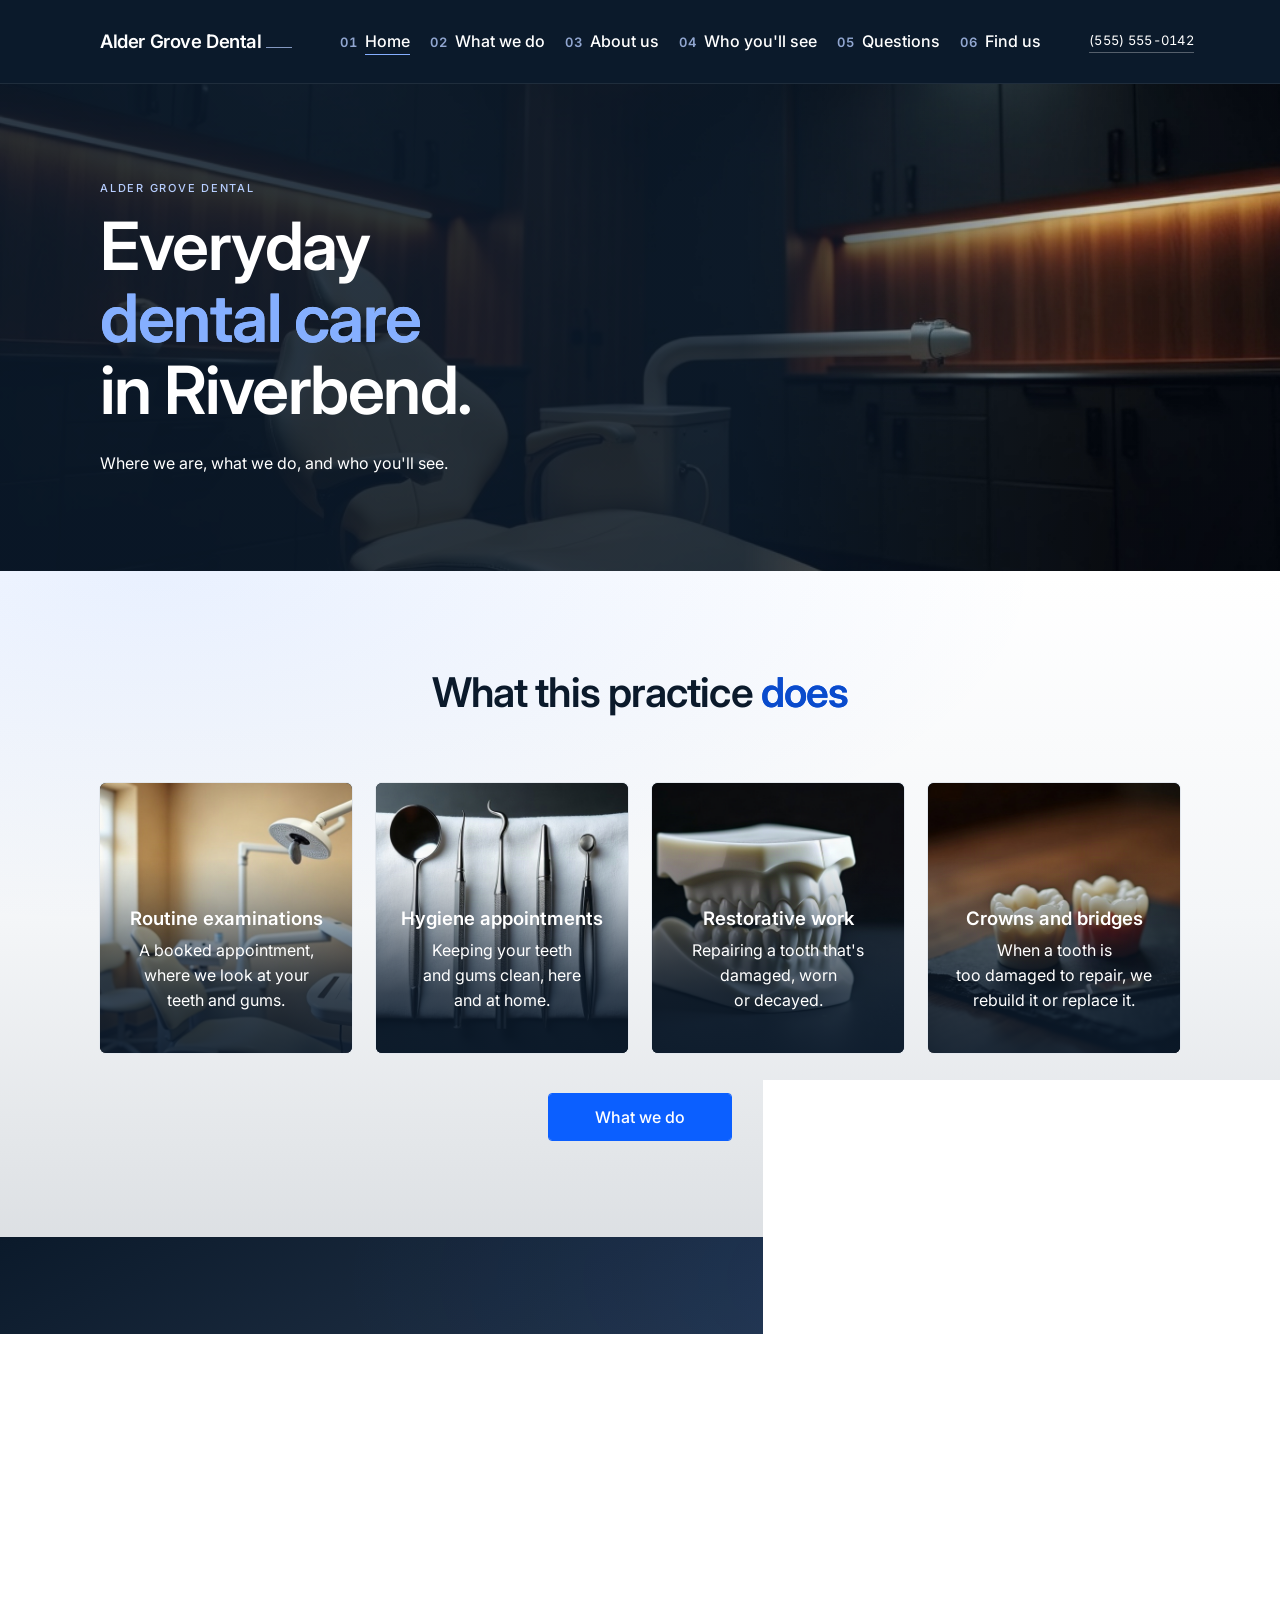
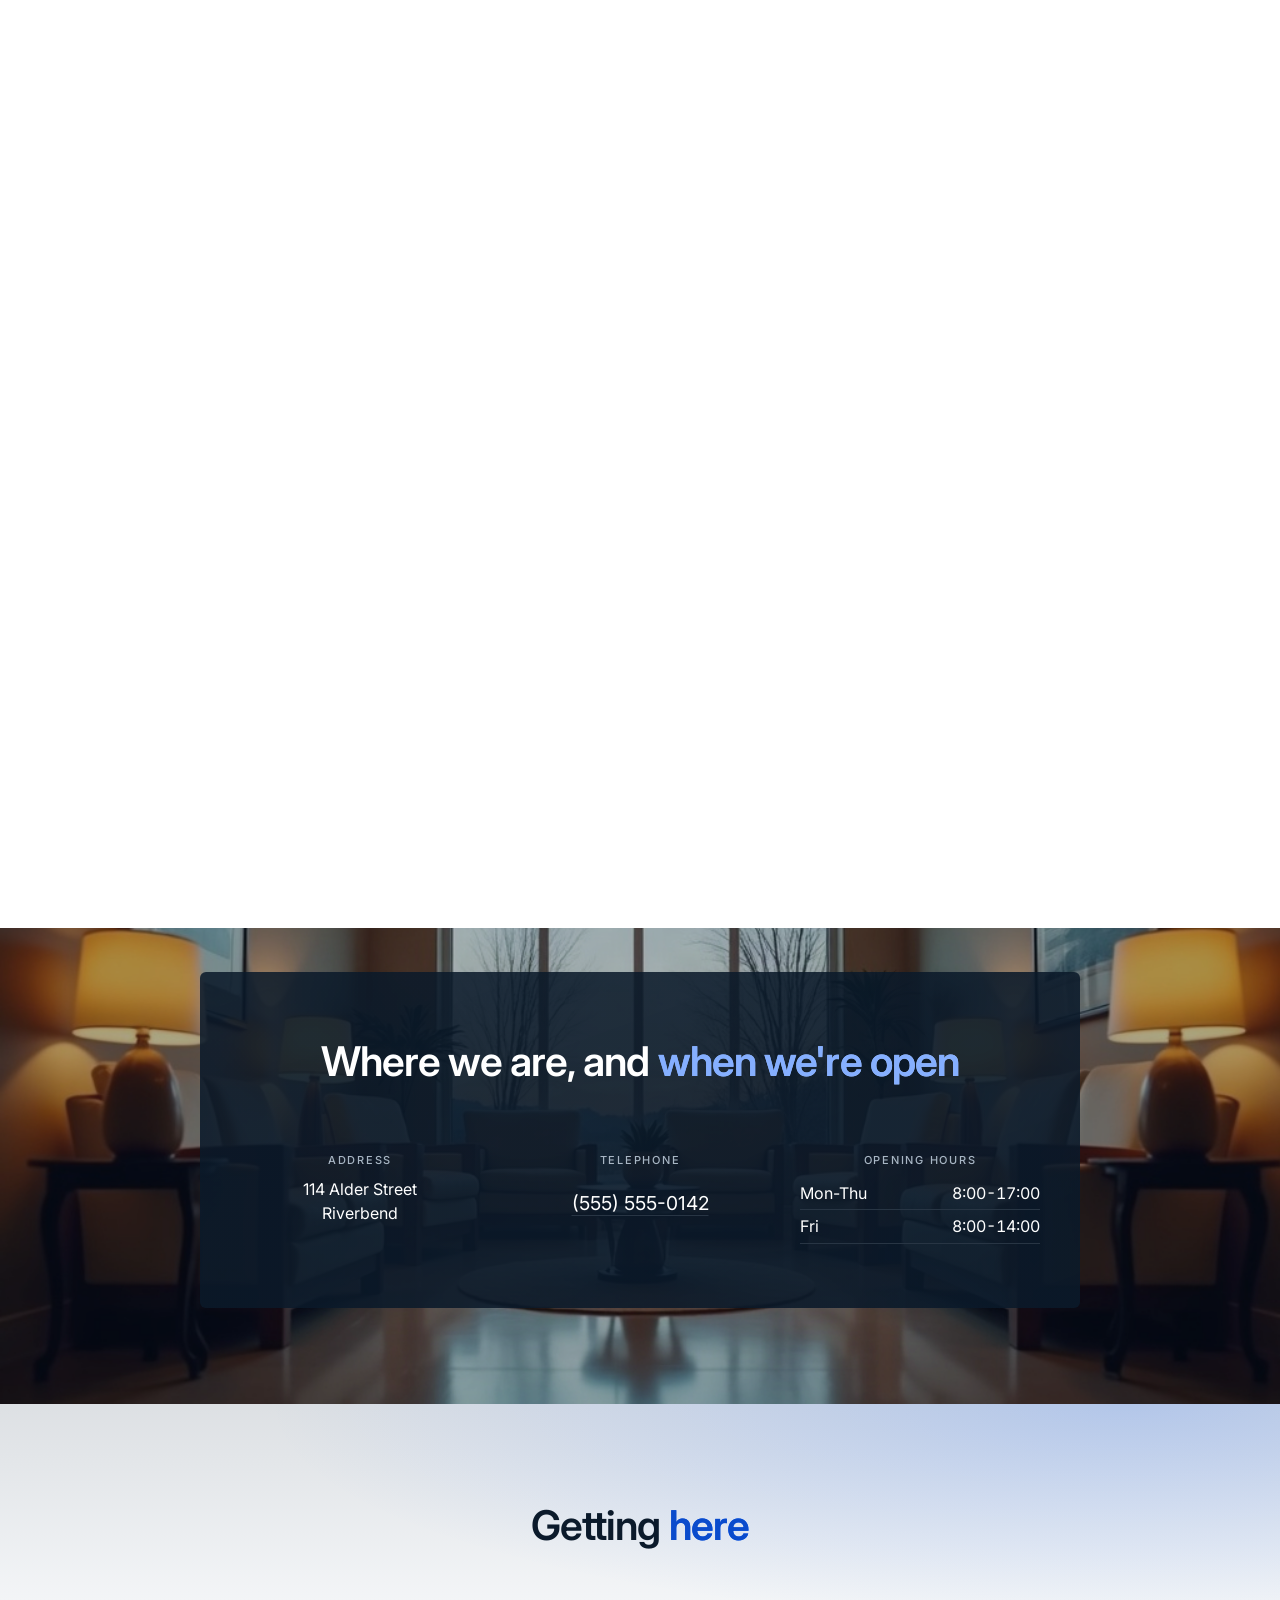
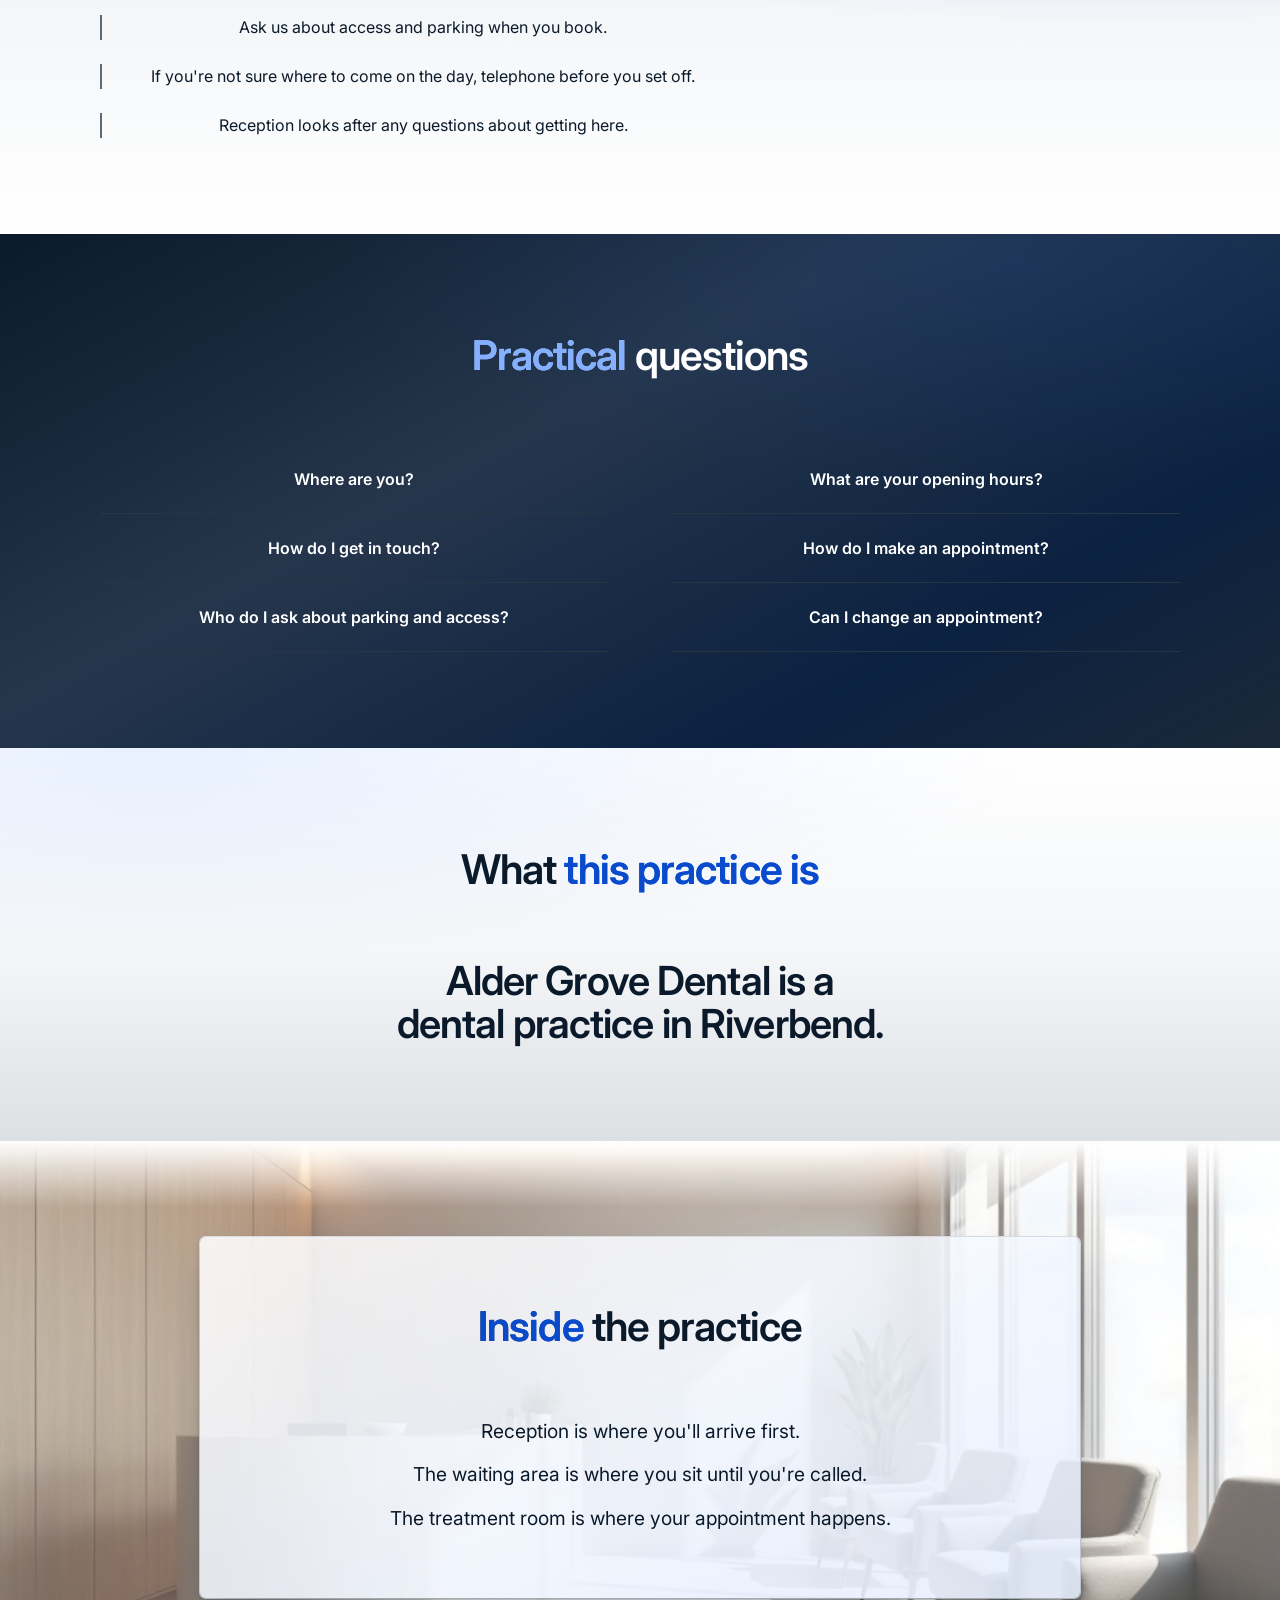
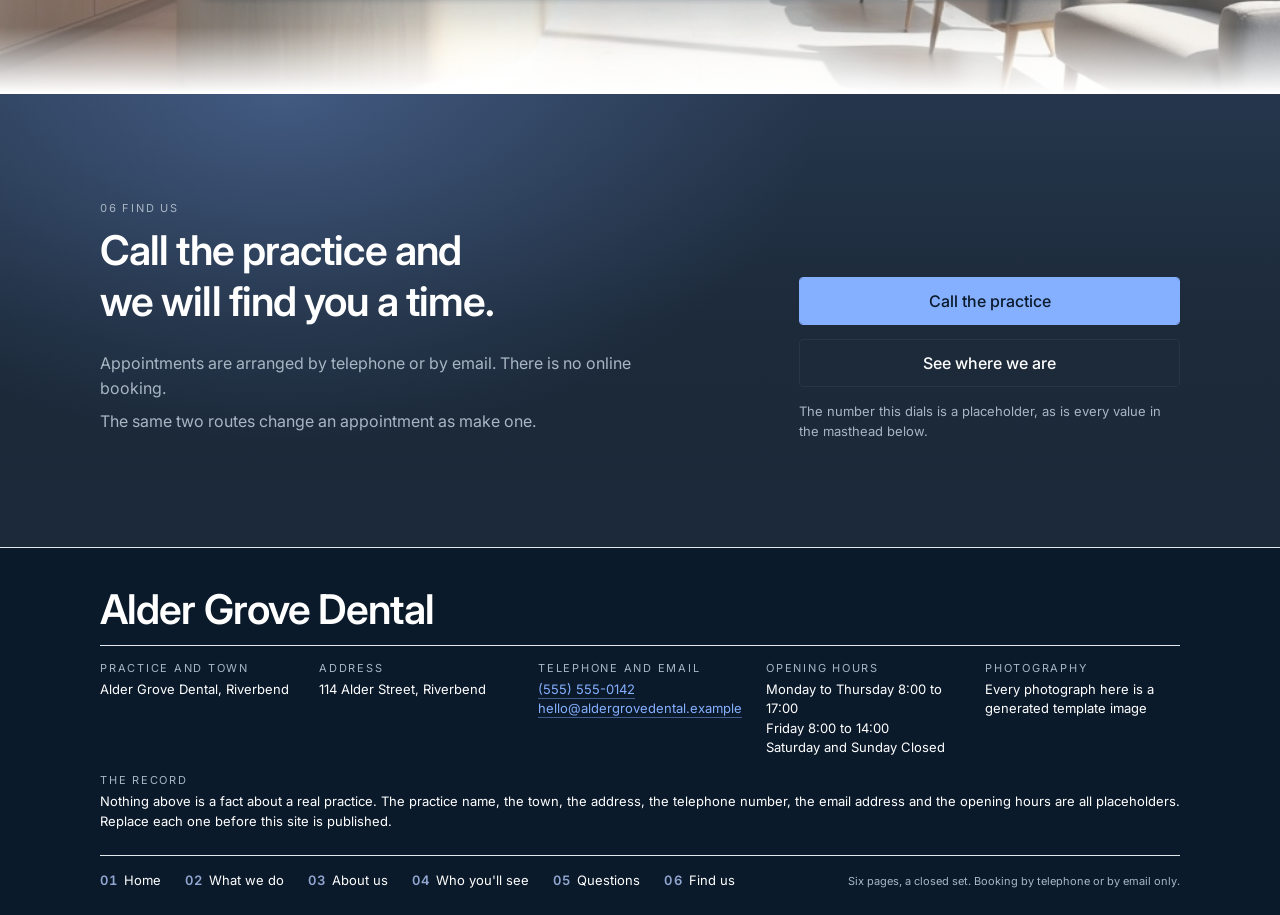
==== commit d515ea18: "Restore the owner-approved homepage design The built homepage was composed at P12 as an analytical r" ====
--- a/index.html
+++ b/index.html
@@ -15,7 +15,7 @@
 <link rel="stylesheet" href="design-system/stomatology-tokens.css?v=92e05074">
   <link rel="stylesheet" href="design-system/stomatology-chrome.css?v=a64a15a1">
   <link rel="stylesheet" href="design-system/stomatology-structural.css?v=3252024a">
-  <link rel="stylesheet" href="design-system/brand-card-standard.css?v=4044103c">
+  <link rel="stylesheet" href="design-system/brand-card-standard.css?v=6e073ad8">
 
 </head>
 <body>
@@ -106,7 +106,6 @@
     
     <a class="cc-tel" href="tel:+15555550142">
       <span class="cc-tel__num">(555) 555-0142</span>
-      <span class="cc-unfinished">placeholder</span>
     </a>
 
     <button class="site-header__hamburger" type="button"
@@ -162,582 +161,575 @@
 <main id="main">
 
 
-
-
-
-
-
-
-
-
-
-
-
-
-
-
-
-
-
-
-
-
-
-
-
-
-
-
-
-
-
-
-
-
-
-
-
-
-
-
-
-
-
-
-
-
-<section class="hp-band hp-band--hero hp-ground--grad surface-dark hero" id="s1-hero">
-  <div class="container">
-    <div class="row row--center">
-      <div class="col col--span-6 hp-textzone">
-        <div class="hp-wrap">
-          
-          
-          
-          <h1 class="hp-h2">Everyday dental care in <span class="hp-key">Riverbend</span>.</h1>
-          
-          <p class="hp-lead">Where we are, what we do, and who you will see.</p>
-        </div>
-      </div>
-      <div class="col col--span-6">
-        <div class="hp-wrap">
-          
-          <img class="hp-reveal" style="--hp-i:2;height:auto" src="assets/dental-clinic-reception.jpg"
-               width="1024" height="576" loading="eager" fetchpriority="high" decoding="sync"
-               alt="A curved pale wood reception counter, with upholstered chairs along a window wall.">
-        </div>
-      </div>
-    </div>
-  </div>
-</section>
-
-
-
-
-
-
-
-<section class="hp-band hp-ground--grad surface-dark" id="s2-services-preview">
-  <div class="container">
-    <div class="row">
-      <div class="col col--full">
-        <div class="hp-wrap">
-          <div class="hp-head">
+<section class="hp-band hp-band--hero" id="s1-hero">
+  <div class="container container--full">
+    <div class="row">
+      <div class="col col--full">
+      <div class="hp-ground hp-ground--photo hp-ground--ink surface-dark">
+          <div class="hp-photo">
             
-            <h2 class="hp-h2 hp-reveal" style="--hp-i:0">The <span class="hp-key">work</span> we do</h2>
-          </div>
-        </div>
-      </div>
-    </div>
-  </div>
-  <div class="container">
-    <div class="row">
-      <div class="col col--span-6">
-        
-        
-        <div class="hp-reveal" style="--hp-i:1">
-          <h3 class="hp-service__name">Routine examinations</h3>
-          <p class="hp-service__line">A booked look.</p>
-        </div>
-      </div>
-      <div class="col col--span-6">
-        
-        
-        <div class="hp-reveal" style="--hp-i:2">
-          <h3 class="hp-service__name">Hygiene appointments</h3>
-          <p class="hp-service__line">Keeping teeth clean.</p>
-        </div>
-      </div>
-      <div class="col col--span-6">
-        
-        
-        <div class="hp-reveal" style="--hp-i:3">
-          <h3 class="hp-service__name">Restorative work</h3>
-          <p class="hp-service__line">Repairing a damaged tooth.</p>
-        </div>
-      </div>
-      <div class="col col--span-6">
-        
-        
-        <div class="hp-reveal" style="--hp-i:4">
-          <h3 class="hp-service__name">Crowns and bridges</h3>
-          <p class="hp-service__line">Rebuilding a tooth.</p>
-        </div>
-      </div>
-    </div>
-  </div>
-  <div class="container">
-    <div class="row">
-      <div class="col col--full">
-        <div class="hp-wrap">
-          
-          <p class="hp-channel"><a class="hp-link hp-go hp-go--quiet" href="services.html">The services page</a></p>
-        </div>
-      </div>
-    </div>
-  </div>
-</section>
-
-
-
-
-
-
-
-
-
-<section class="hp-band hp-ground--paper" id="s8-location-and-hours">
-  <div class="container">
-    <div class="row">
-      <div class="col col--full">
-        <div class="hp-wrap">
-          <div class="hp-head">
             
-            <h2 class="hp-h2 hp-reveal" style="--hp-i:0">Where <span class="hp-key">we are</span></h2>
-          </div>
-        </div>
-      </div>
-    </div>
-  </div>
-  <div class="container">
-    <div class="row row--center">
-      <div class="col col--span-7">
-        <div class="hp-panel hp-reveal" style="--hp-i:1">
-          
-          
-          <p class="hp-label__title">Address</p>
-          <address class="hp-label__note">
-            114 Alder Street<br>
-            Riverbend
-          </address>
-          
-          <p class="hp-label__title">Telephone</p>
-          <p class="hp-label__note">
+            <img class="hp-photo__img" src="assets/dental-hero-operatory.jpg"
+                 width="1024" height="576" loading="eager" fetchpriority="high" decoding="sync"
+                 alt="A treatment room in low light, with a cream chair under one warm overhead lamp and dark walnut cabinets on both sides.">
+            <span class="hp-photo__scrim"></span>
+            <span class="hp-photo__edge"></span>
+          </div>
+          <div class="hp-wrap">
+            <div class="hp-textzone">
+              
+              <p class="hp-eyebrow hp-rise" style="--hp-i:0">Alder Grove Dental</p>
+              
+              <h1 class="hp-h1 hp-rise" style="--hp-i:1">Everyday <span class="hp-key">dental care</span> in Riverbend.</h1>
+              
+              <p class="hp-lead hp-rise" style="--hp-i:2">Where we are, what we do, and who you'll see.</p>
+            </div>
+          </div>
+        </div>
+      </div>
+    </div>
+  </div>
+</section>
+
+<section class="hp-band" id="s2-services-preview">
+  <div class="container container--full">
+    <div class="row">
+      <div class="col col--full">
+      <div class="hp-ground hp-ground--paper">
+          <div class="hp-wrap">
+            <div class="hp-head hp-reveal" style="--hp-i:0">
+              
+              <h2 class="hp-h2">What this practice <span class="hp-key">does</span></h2>
+            </div>
+            <ul class="hp-services">
+              <li class="hp-service hp-reveal" style="--hp-i:1">
+                
+                <img class="hp-cardphoto hp-cardphoto--service" src="assets/dental-chair-detail.jpg"
+                     width="1024" height="576" loading="lazy" decoding="async" fetchpriority="low" alt="">
+                <span class="hp-cardscrim hp-cardscrim--service"></span>
+                <div class="hp-service__body">
+                  
+                  <h3 class="hp-service__name">Routine examinations</h3>
+                  
+                  <p class="hp-service__line">A booked appointment, where we look at your <span class="hp-nb">teeth and gums</span>.</p>
+                </div>
+              </li>
+              <li class="hp-service hp-reveal" style="--hp-i:2">
+                
+                <img class="hp-cardphoto hp-cardphoto--service" src="assets/dental-instruments-tray.jpg"
+                     width="1024" height="576" loading="lazy" decoding="async" fetchpriority="low" alt="">
+                <span class="hp-cardscrim hp-cardscrim--service"></span>
+                <div class="hp-service__body">
+                  
+                  <h3 class="hp-service__name">Hygiene appointments</h3>
+                  
+                  <p class="hp-service__line">Keeping your teeth and gums clean, here and <span class="hp-nb">at home</span>.</p>
+                </div>
+              </li>
+              <li class="hp-service hp-reveal" style="--hp-i:3">
+                
+                <img class="hp-cardphoto hp-cardphoto--service" src="assets/dental-model-teeth.jpg"
+                     width="1024" height="576" loading="lazy" decoding="async" fetchpriority="low" alt="">
+                <span class="hp-cardscrim hp-cardscrim--service"></span>
+                <div class="hp-service__body">
+                  
+                  <h3 class="hp-service__name">Restorative work</h3>
+                  
+                  <p class="hp-service__line">Repairing a tooth that's damaged, worn <span class="hp-nb">or decayed</span>.</p>
+                </div>
+              </li>
+              <li class="hp-service hp-reveal" style="--hp-i:4">
+                
+                <img class="hp-cardphoto hp-cardphoto--service" src="assets/dental-crown-bridge.jpg"
+                     width="1024" height="576" loading="lazy" decoding="async" fetchpriority="low" alt="">
+                <span class="hp-cardscrim hp-cardscrim--service"></span>
+                <div class="hp-service__body">
+                  
+                  <h3 class="hp-service__name">Crowns and bridges</h3>
+                  
+                  <p class="hp-service__line">When a tooth is <span class="hp-nb">too damaged</span> to repair, we rebuild it <span class="hp-nb">or replace it</span>.</p>
+                </div>
+              </li>
+            </ul>
+            <div class="hp-btnrow hp-reveal" style="--hp-i:5">
+              
+              <a class="hp-go hp-go--solid" href="services.html">What we do</a>
+            </div>
+          </div>
+        </div>
+      </div>
+    </div>
+  </div>
+</section>
+
+<section class="hp-band" id="s3-differentiator-narrative">
+  <div class="container container--full">
+    <div class="row">
+      <div class="col col--full">
+      <div class="hp-ground hp-ground--grad surface-dark">
+          <div class="hp-wrap">
+            <div class="hp-head hp-reveal" style="--hp-i:0">
+              
+              <h2 class="hp-h2">Why you're <span class="hp-key">probably here</span></h2>
+            </div>
+            <ul class="hp-finds">
+              <li class="hp-find hp-reveal" style="--hp-i:1">
+                
+                <img class="hp-cardphoto hp-cardphoto--find" src="assets/dental-chair-detail.jpg"
+                     width="1024" height="576" loading="lazy" decoding="async" fetchpriority="low"
+                     alt="A dental chair and an overhead lamp in the treatment room.">
+                <span class="hp-cardscrim hp-cardscrim--find"></span>
+                <div class="hp-find__body">
+                  
+                  <p class="hp-find__line">What we do, and what's involved in each <span class="hp-nb">kind of work</span>.</p>
+                </div>
+              </li>
+              <li class="hp-find hp-reveal" style="--hp-i:2">
+                
+                <img class="hp-cardphoto hp-cardphoto--find" src="assets/dental-reception-ledger.jpg"
+                     width="1024" height="576" loading="lazy" decoding="async" fetchpriority="low"
+                     alt="A closed leather ledger and a desk telephone on a pale stone counter, under warm cabinet lighting.">
+                <span class="hp-cardscrim hp-cardscrim--find"></span>
+                <div class="hp-find__body">
+                  
+                  <p class="hp-find__line">Who you'll see, and what they <span class="hp-nb">do here</span>.</p>
+                </div>
+              </li>
+              <li class="hp-find hp-reveal" style="--hp-i:3">
+                
+                <img class="hp-cardphoto hp-cardphoto--find" src="assets/dental-clinic-warm.jpg"
+                     width="1024" height="576" loading="lazy" decoding="async" fetchpriority="low"
+                     alt="A corridor of wooden doors, lit by daylight from the far end.">
+                <span class="hp-cardscrim hp-cardscrim--find"></span>
+                <div class="hp-find__body">
+                  
+                  <p class="hp-find__line">Where we are, when we're open, and how to <span class="hp-nb">reach us</span>.</p>
+                </div>
+              </li>
+            </ul>
+          </div>
+        </div>
+      </div>
+    </div>
+  </div>
+</section>
+
+<section class="hp-band" id="s4-inclusion-value">
+  <div class="container container--full">
+    <div class="row">
+      <div class="col col--full">
+      
+        <div class="hp-ground hp-ground--paper2 hp-clinic">
+          <div class="hp-wrap">
+            <div class="hp-head hp-reveal" style="--hp-i:0">
+              
+              <h2 class="hp-h2">What happens at an <span class="hp-key">appointment</span></h2>
+            </div>
             
-            <a class="hp-tel hp-nb" href="tel:5555550142">(555) 555-0142</a>
-          </p>
-          
-          <p class="hp-label__title">Email</p>
-          <p class="hp-label__note"><a class="hp-link hp-nb" href="mailto:hello@aldergrovedental.example">hello@aldergrovedental.example</a></p>
-          
-          
-          <p class="hp-label__title">Opening hours</p>
-          <p class="hp-label__note"><span class="hp-nb">Mon-Thu 8:00-17:00</span><br><span class="hp-nb">Fri 8:00-14:00</span></p>
-        </div>
-      </div>
-      <div class="col col--span-5">
-        
-        <img class="hp-reveal" style="--hp-i:2;height:auto" src="assets/image-hero-reception.jpg"
-             width="1024" height="576" loading="lazy" decoding="async" fetchpriority="low"
-             alt="A long pale reception counter with a screen on it, and a row of chairs by tall windows.">
-      </div>
-    </div>
-  </div>
-  <div class="container">
-    <div class="row">
-      <div class="col col--full">
-        <div class="hp-wrap">
-          
-          <p class="hp-channel"><a class="hp-link hp-go hp-go--quiet" href="contact.html">Find the practice</a></p>
-        </div>
-      </div>
-    </div>
-  </div>
-</section>
-
-
-
-
-
-
-
-
-<section class="hp-band hp-band--rail hp-ground--grad surface-dark" id="s6-routing-band">
-  <div class="container">
-    <div class="row">
-      <div class="col col--full">
-        <div class="hp-wrap">
-          <div class="hp-head">
+            <div class="hp-tl">
+              <span class="hp-tl__rail" aria-hidden="true">
+                <span class="hp-tl__seg hp-tl__seg--1"><span class="hp-tl__fill hp-draw" style="--hp-i:0"></span></span>
+                <span class="hp-tl__seg hp-tl__seg--2"><span class="hp-tl__fill hp-draw" style="--hp-i:1"></span></span>
+              </span>
+              <ol class="hp-timeline">
+                
+                <li class="hp-step hp-reveal" style="--hp-i:0" tabindex="0">
+                  <div class="hp-step__card">
+                    <span class="hp-tl__icon" aria-hidden="true"><span class="hp-tl__n">1</span></span>
+                    
+                    <p class="hp-step__line">You'll start at reception, where we take <span class="hp-nb">your details</span>.</p>
+                  </div>
+                </li>
+                <li class="hp-step hp-reveal" style="--hp-i:1" tabindex="0">
+                  <div class="hp-step__card">
+                    <span class="hp-tl__icon" aria-hidden="true"><span class="hp-tl__n">2</span></span>
+                    
+                    <p class="hp-step__line">The examination itself happens in the <span class="hp-nb">treatment room</span>.</p>
+                  </div>
+                </li>
+                <li class="hp-step hp-reveal" style="--hp-i:2" tabindex="0">
+                  <div class="hp-step__card">
+                    <span class="hp-tl__icon" aria-hidden="true"><span class="hp-tl__n">3</span></span>
+                    
+                    <p class="hp-step__line">We'll tell you what we found, and anything that follows is booked as a <span class="hp-nb">separate appointment</span>.</p>
+                  </div>
+                </li>
+              </ol>
+            </div>
+          </div>
+        </div>
+      </div>
+    </div>
+  </div>
+</section>
+
+<section class="hp-band" id="s5-capability-switcher">
+  <div class="container container--full">
+    <div class="row">
+      <div class="col col--full">
+      <div class="hp-ground hp-ground--grad surface-dark">
+          <div class="hp-wrap">
+            <div class="hp-head hp-reveal" style="--hp-i:0">
+              
+              <h2 class="hp-h2">The practice, the people and <span class="hp-key">the practicalities</span></h2>
+            </div>
+            <ul class="hp-routes">
+              <li class="hp-reveal" style="--hp-i:1">
+                
+                <a class="hp-route" href="services.html">
+                  
+                  <img class="hp-cardphoto hp-cardphoto--route" src="assets/dental-instruments-tray.jpg"
+                       width="1024" height="576" loading="lazy" decoding="async" fetchpriority="low" alt="">
+                  <span class="hp-cardscrim hp-cardscrim--route"></span>
+                  <div class="hp-route__body">
+                    <p class="hp-route__label">What we do</p>
+                    <p class="hp-route__line">Plain names for the work <span class="hp-nb">we do</span>.</p>            </div>
+                </a>
+              </li>
+              <li class="hp-reveal" style="--hp-i:2">
+                
+                <a class="hp-route" href="about.html">
+                  
+                  <img class="hp-cardphoto hp-cardphoto--route" src="assets/dental-clinic-warm.jpg"
+                       width="1024" height="576" loading="lazy" decoding="async" fetchpriority="low" alt="">
+                  <span class="hp-cardscrim hp-cardscrim--route"></span>
+                  <div class="hp-route__body">
+                    <p class="hp-route__label">About us</p>
+                    <p class="hp-route__line">How we work, in our <span class="hp-nb">own words</span>.</p>            </div>
+                </a>
+              </li>
+              <li class="hp-reveal" style="--hp-i:3">
+                
+                <a class="hp-route" href="team.html">
+                  
+                  <img class="hp-cardphoto hp-cardphoto--route" src="assets/dental-hands-consult.jpg"
+                       width="1024" height="576" loading="lazy" decoding="async" fetchpriority="low" alt="">
+                  <span class="hp-cardscrim hp-cardscrim--route"></span>
+                  <div class="hp-route__body">
+                    <p class="hp-route__label">Who you'll see</p>
+                    <p class="hp-route__line">The people you'll meet, and what each of <span class="hp-nb">them does</span>.</p>            </div>
+                </a>
+              </li>
+              <li class="hp-reveal" style="--hp-i:4">
+                
+                <a class="hp-route" href="faq.html">
+                  
+                  <img class="hp-cardphoto hp-cardphoto--route" src="assets/dental-consult-corner.jpg"
+                       width="1024" height="576" loading="lazy" decoding="async" fetchpriority="low" alt="">
+                  <span class="hp-cardscrim hp-cardscrim--route"></span>
+                  <div class="hp-route__body">
+                    <p class="hp-route__label">Questions and answers</p>
+                    <p class="hp-route__line">Practical questions, answered in <span class="hp-nb">plain words</span>.</p>            </div>
+                </a>
+              </li>
+              <li class="hp-reveal" style="--hp-i:5">
+                
+                <a class="hp-route" href="contact.html">
+                  
+                  <img class="hp-cardphoto hp-cardphoto--route" src="assets/dental-clinic-reception.jpg"
+                       width="1024" height="576" loading="lazy" decoding="async" fetchpriority="low" alt="">
+                  <span class="hp-cardscrim hp-cardscrim--route"></span>
+                  <div class="hp-route__body">
+                    <p class="hp-route__label">Find us</p>
+                    <p class="hp-route__line">Where we are, when we're open, and how to <span class="hp-nb">reach us</span>.</p>            </div>
+                </a>
+              </li>
+            </ul>
+          </div>
+        </div>
+      </div>
+    </div>
+  </div>
+</section>
+
+<section class="hp-band" id="s6-routing-band">
+  <div class="container container--full">
+    <div class="row">
+      <div class="col col--full">
+      <div class="hp-ground hp-ground--paper">
+          <div class="hp-wrap">
+            <div class="hp-head hp-reveal" style="--hp-i:0">
+              
+              <h2 class="hp-h2">Before your <span class="hp-key">first visit</span></h2>
+            </div>
+            <ul class="hp-flows">
+              <li class="hp-flow hp-reveal" style="--hp-i:1">
+                
+                <p class="hp-flow__label">See who works here</p>
+                
+                <p class="hp-flow__line">Who works here, and the kind of work they do.</p>
+                <div class="hp-flow__steps">
+                  
+                  <a class="hp-go hp-go--quiet" href="team.html">Who you'll see</a>
+                  
+                  <a class="hp-go hp-go--quiet" href="services.html">What we do</a>
+                </div>
+              </li>
+              <li class="hp-flow hp-reveal" style="--hp-i:2">
+                
+                <p class="hp-flow__label">Settle a question first</p>
+                
+                <p class="hp-flow__line">The practical questions, and both ways to reach us.</p>
+                <div class="hp-flow__steps">
+                  
+                  <a class="hp-go hp-go--quiet" href="faq.html">Questions and answers</a>
+                  
+                  <a class="hp-go hp-go--quiet" href="contact.html">Find us</a>
+                </div>
+              </li>
+            </ul>
+          </div>
+        </div>
+      </div>
+    </div>
+  </div>
+</section>
+
+<section class="hp-band" id="s7-team-preview">
+  <div class="container container--full">
+    <div class="row">
+      <div class="col col--full">
+      <div class="hp-ground hp-ground--grad surface-dark">
+          <div class="hp-wrap">
+            <div class="hp-head hp-reveal" style="--hp-i:0">
+              
+              <h2 class="hp-h2">The people who <span class="hp-key">work here</span></h2>
+            </div>
+            <ul class="hp-people">
+              <li class="hp-person hp-reveal" style="--hp-i:1">
+                
+                <span class="hp-portrait">
+                  <img class="hp-portrait__img" src="assets/dental-person-07.jpg"
+                       style="--hp-p-z:1.6; --hp-p-x:1%; --hp-p-y:5%"
+                       width="1024" height="1024" loading="lazy" decoding="async" fetchpriority="low"
+                       alt="Generated portrait of a woman who does not exist, standing in for a staff photograph.">
+                </span>
+                
+                <p class="hp-person__name">Alex Morgan</p>
+                
+                <p class="hp-person__role">Practice Manager</p>
+                <p class="hp-person__cred"></p>
+                
+                <p class="hp-person__line">Runs the practice day to day, from staffing to the building itself.</p>
+              </li>
+              <li class="hp-person hp-reveal" style="--hp-i:2">
+                <span class="hp-portrait">
+                  <img class="hp-portrait__img" src="assets/dental-person-08.jpg"
+                       style="--hp-p-z:2; --hp-p-x:4%; --hp-p-y:18%"
+                       width="1024" height="1024" loading="lazy" decoding="async" fetchpriority="low"
+                       alt="Generated portrait of a man who does not exist, standing in for a staff photograph.">
+                </span>
+                
+                <p class="hp-person__name">Jordan Ellis</p>
+                
+                <p class="hp-person__role">Treatment Coordinator</p>
+                <p class="hp-person__cred"></p>
+                
+                <p class="hp-person__line">Walks you through what a course of treatment involves, before anything is agreed.</p>
+              </li>
+              <li class="hp-person hp-reveal" style="--hp-i:3">
+                <span class="hp-portrait">
+                  <img class="hp-portrait__img" src="assets/dental-person-03.jpg"
+                       style="--hp-p-z:1.55; --hp-p-x:-2%; --hp-p-y:15%"
+                       width="1024" height="1024" loading="lazy" decoding="async" fetchpriority="low"
+                       alt="Generated portrait of a woman who does not exist, standing in for a staff photograph.">
+                </span>
+                
+                <p class="hp-person__name">Sam Patel</p>
+                
+                <p class="hp-person__role">Reception Lead</p>
+                <p class="hp-person__cred"></p>
+                
+                <p class="hp-person__line">Books your appointments, sends the reminders, and keeps the appointment book up to date.</p>
+              </li>
+            </ul>
+            <div class="hp-btnrow hp-reveal" style="--hp-i:4">
+              
+              <a class="hp-go hp-go--solid" href="team.html">Who you'll see</a>
+            </div>
+          </div>
+        </div>
+      </div>
+    </div>
+  </div>
+</section>
+
+<section class="hp-band hp-band--photoband" id="s8-location-and-hours">
+  <div class="container container--full">
+    <div class="row">
+      <div class="col col--full">
+      <div class="hp-ground hp-ground--photo hp-ground--ink hp-ground--veil surface-dark">
+          <div class="hp-photo">
             
-            <h2 class="hp-h2 hp-reveal" style="--hp-i:0">Two ways <span class="hp-key">through</span></h2>
-          </div>
-          
-          
-          <p class="hp-wedge hp-reveal" style="--hp-i:1">Start with <a class="hp-link" style="color:var(--ds-accent)" href="team.html">the people</a>, then <a class="hp-link" style="color:var(--ds-accent)" href="services.html">the work</a>.</p>
-          
-          <p class="hp-wedge hp-reveal" style="--hp-i:2">Or read <a class="hp-link" style="color:var(--ds-accent)" href="faq.html">the answers</a>, then <a class="hp-link" style="color:var(--ds-accent)" href="contact.html">reach us</a>.</p>
-        </div>
-      </div>
-    </div>
-  </div>
-</section>
-
-
-
-
-
-
-
-<section class="hp-band hp-ground--paper2" id="s3-differentiator-narrative">
-  <div class="container">
-    <div class="row">
-      <div class="col col--full">
-        <div class="hp-wrap">
-          <div class="hp-head">
+            <img class="hp-photo__img" src="assets/dental-waiting-dusk.jpg"
+                 width="1024" height="576" loading="lazy" decoding="async" fetchpriority="low"
+                 alt="A waiting area at dusk: armchairs around a low round table, table lamps lit, bare trees through the window.">
+            <span class="hp-photo__scrim"></span>
+            <span class="hp-photo__edge"></span>
+          </div>
+          <div class="hp-wrap">
             
-            <h2 class="hp-h2 hp-reveal" style="--hp-i:0">What you came <span class="hp-key">to find</span></h2>
-          </div>
-        </div>
-      </div>
-    </div>
-  </div>
-  <div class="container">
-    <div class="row">
-      <div class="col col--span-4">
-        
-        <div class="hp-reveal" style="--hp-i:1">
-          <img style="height:auto" src="assets/dental-clinic-warm.jpg" width="1024" height="576"
-               loading="lazy" decoding="async" fetchpriority="low"
-               alt="A corridor of wooden doors, with daylight falling in bands across the floor.">
-          <a class="hp-rail" href="services.html">
-            <h3 class="hp-rail__label">What is done here</h3>
-            <p class="hp-rail__line">Four kinds of work.</p>
-          </a>
-        </div>
-      </div>
-      <div class="col col--span-4">
-        
-        <div class="hp-reveal" style="--hp-i:2">
-          <img style="height:auto" src="assets/image-waiting-area.jpg" width="1024" height="576"
-               loading="lazy" decoding="async" fetchpriority="low"
-               alt="Two grey armchairs and a small round wooden table beside a curtained window.">
-          <a class="hp-rail" href="team.html">
-            <h3 class="hp-rail__label">Who works here</h3>
-            <p class="hp-rail__line">Who keeps it running.</p>
-          </a>
-        </div>
-      </div>
-      <div class="col col--span-4">
-        
-        <div class="hp-reveal" style="--hp-i:3">
-          <img style="height:auto" src="assets/image-desk-lamp.jpg" width="1024" height="576"
-               loading="lazy" decoding="async" fetchpriority="low"
-               alt="A lit desk lamp over an open notebook and a pen on a wooden desk.">
-          <a class="hp-rail" href="contact.html">
-            <h3 class="hp-rail__label">Where to come</h3>
-            <p class="hp-rail__line">Address, hours, telephone.</p>
-          </a>
-        </div>
-      </div>
-    </div>
-  </div>
-</section>
-
-
-
-
-
-
-
-
-<section class="hp-band hp-ground--grad" id="s4-inclusion-value">
-  <div class="container">
-    <div class="row">
-      <div class="col col--full">
-        <div class="hp-wrap">
-          <div class="hp-head">
+            <div class="hp-plate hp-plate--ink hp-reveal" style="--hp-i:0">
+              <div class="hp-head">
+                
+                <h2 class="hp-h2">Where we are, and <span class="hp-key">when&nbsp;we're&nbsp;open</span></h2>
+              </div>
+              <dl class="hp-facts">
+                <div class="hp-fact">
+                  
+                  <dt class="hp-fact__label">Address</dt>
+                  <dd class="hp-addr">
+                    
+                    <address class="hp-addr">
+                      <span class="hp-street">114&nbsp;Alder&nbsp;Street</span><br>
+                      Riverbend
+                    </address>
+                  </dd>
+                </div>
+                <div class="hp-fact">
+                  
+                  <dt class="hp-fact__label">Telephone</dt>
+                  <dd class="hp-addr">
+                    
+                    <a class="hp-tel" href="tel:5555550142">(555)&nbsp;555-0142</a>
+                  </dd>
+                </div>
+                <div class="hp-fact">
+                  
+                  <dt class="hp-fact__label">Opening hours</dt>
+                  <dd class="hp-addr">
+                    
+                    <div class="hp-hours">
+                      <div class="hp-hours__row"><span class="hp-hours__day">Mon-Thu</span><span class="hp-hours__time">8:00-17:00</span></div>
+                      <div class="hp-hours__row"><span class="hp-hours__day">Fri</span><span class="hp-hours__time">8:00-14:00</span></div>
+                    </div>
+                  </dd>
+                </div>
+              </dl>
+            </div>
+          </div>
+        </div>
+      </div>
+    </div>
+  </div>
+</section>
+
+<section class="hp-band" id="s9-compare-teaser">
+  <div class="container container--full">
+    <div class="row">
+      <div class="col col--full">
+      <div class="hp-ground hp-ground--paper2">
+          <div class="hp-wrap">
+            <div class="hp-head hp-reveal" style="--hp-i:0">
+              
+              <h2 class="hp-h2">Getting <span class="hp-key">here</span></h2>
+            </div>
+            <ul class="hp-notes">
+              
+              <li class="hp-note hp-reveal" style="--hp-i:1">Ask us about access and parking when you book.</li>
+              
+              <li class="hp-note hp-reveal" style="--hp-i:2">If you're not sure where to come on the day, telephone before you set off.</li>
+              
+              <li class="hp-note hp-reveal" style="--hp-i:3">Reception looks after any questions about getting here.</li>
+            </ul>
+          </div>
+        </div>
+      </div>
+    </div>
+  </div>
+</section>
+
+<section class="hp-band" id="s10-pricing-teaser">
+  <div class="container container--full">
+    <div class="row">
+      <div class="col col--full">
+      <div class="hp-ground hp-ground--grad surface-dark">
+          <div class="hp-wrap">
+            <div class="hp-head hp-reveal" style="--hp-i:0">
+              
+              <h2 class="hp-h2"><span class="hp-key">Practical</span> questions</h2>
+            </div>
+            <ul class="hp-qs">
+              <li class="hp-qitem hp-reveal" style="--hp-i:1">
+                
+                <a class="hp-q" href="faq.html#faq-1">Where are you?</a>
+              </li>
+              <li class="hp-qitem hp-reveal" style="--hp-i:2">
+                
+                <a class="hp-q" href="faq.html#faq-2">What are your opening hours?</a>
+              </li>
+              <li class="hp-qitem hp-reveal" style="--hp-i:3">
+                
+                <a class="hp-q" href="faq.html#faq-3">How do I get in touch?</a>
+              </li>
+              <li class="hp-qitem hp-reveal" style="--hp-i:4">
+                
+                <a class="hp-q" href="faq.html#faq-4">How do I make an appointment?</a>
+              </li>
+              <li class="hp-qitem hp-reveal" style="--hp-i:5">
+                
+                <a class="hp-q" href="faq.html#faq-5">Who do I ask about parking and access?</a>
+              </li>
+              <li class="hp-qitem hp-reveal" style="--hp-i:6">
+                
+                <a class="hp-q" href="faq.html#faq-6">Can I change an appointment?</a>
+              </li>
+            </ul>
+          </div>
+        </div>
+      </div>
+    </div>
+  </div>
+</section>
+
+<section class="hp-band" id="s11-stance-line">
+  <div class="container container--full">
+    <div class="row">
+      <div class="col col--full">
+      <div class="hp-ground hp-ground--paper">
+          <div class="hp-wrap">
+            <div class="hp-head hp-reveal" style="--hp-i:0">
+              
+              <h2 class="hp-h2">What <span class="hp-key">this practice is</span></h2>
+            </div>
             
-            <h2 class="hp-h2 hp-reveal" style="--hp-i:0">What an <span class="hp-key">appointment</span> involves</h2>
-          </div>
-          
-          <img class="hp-reveal" style="--hp-i:1;height:auto" src="assets/image-appointment-book.jpg"
-               width="1024" height="576" loading="lazy" decoding="async" fetchpriority="low"
-               alt="A desk telephone beside an open spiral notebook on a wooden desk.">
-        </div>
-      </div>
-    </div>
-  </div>
-  <div class="container">
-    <div class="row">
-      <div class="col col--span-4">
-        
-        
-        <div class="hp-reveal" style="--hp-i:2">
-          <p class="hp-rail__label" aria-hidden="true">01</p>
-          <p class="hp-rail__line">You give your details at reception.</p>
-        </div>
-      </div>
-      <div class="col col--span-4">
-        
-        <div class="hp-reveal" style="--hp-i:3">
-          <p class="hp-rail__label" aria-hidden="true">02</p>
-          <p class="hp-rail__line">The examination happens in the treatment room.</p>
-        </div>
-      </div>
-      <div class="col col--span-4">
-        
-        <div class="hp-reveal" style="--hp-i:4">
-          <p class="hp-rail__label" aria-hidden="true">03</p>
-          <p class="hp-rail__line">Anything further is booked separately.</p>
-        </div>
-      </div>
-    </div>
-  </div>
-  <div class="container">
-    <div class="row">
-      <div class="col col--full">
-        <div class="hp-wrap">
-          
-          <p class="hp-channel"><a class="hp-link hp-go hp-go--quiet" href="about.html">How we work</a></p>
-        </div>
-      </div>
-    </div>
-  </div>
-</section>
-
-
-
-
-
-
-
-<section class="hp-band hp-ground--paper" id="s5-capability-switcher">
-  <div class="container">
-    <div class="row">
-      <div class="col col--full">
-        <div class="hp-wrap">
-          <div class="hp-head">
+            <p class="hp-stance hp-reveal" style="--hp-i:1">Alder Grove Dental is a dental practice in Riverbend.</p>
+          </div>
+        </div>
+      </div>
+    </div>
+  </div>
+</section>
+
+<section class="hp-band hp-band--photoband" id="s12-practice-view">
+  <div class="container container--full">
+    <div class="row">
+      <div class="col col--full">
+      <div class="hp-ground hp-ground--photo hp-ground--paperphoto hp-ground--paperveil">
+          <div class="hp-photo">
             
-            <h2 class="hp-h2 hp-reveal" style="--hp-i:0">Every <span class="hp-key">page</span> here</h2>
-          </div>
-        </div>
-      </div>
-    </div>
-  </div>
-  <div class="container">
-    <div class="row">
-      <div class="col col--span-4">
-        
-        <a class="hp-rail hp-reveal" style="--hp-i:1" href="services.html"><h3 class="hp-rail__label">What we do</h3></a>
-      </div>
-      <div class="col col--span-4">
-        
-        <a class="hp-rail hp-reveal" style="--hp-i:2" href="about.html"><h3 class="hp-rail__label">About us</h3></a>
-      </div>
-      <div class="col col--span-4">
-        
-        <a class="hp-rail hp-reveal" style="--hp-i:3" href="team.html"><h3 class="hp-rail__label">Who you'll see</h3></a>
-      </div>
-      <div class="col col--span-4">
-        
-        <a class="hp-rail hp-reveal" style="--hp-i:4" href="faq.html"><h3 class="hp-rail__label">Questions and answers</h3></a>
-      </div>
-      <div class="col col--span-4">
-        
-        <a class="hp-rail hp-reveal" style="--hp-i:5" href="contact.html"><h3 class="hp-rail__label">Find us</h3></a>
-      </div>
-    </div>
-  </div>
-</section>
-
-
-
-
-
-
-
-<section class="hp-band" id="s7-team-preview">
-  <div class="container">
-    <div class="row">
-      <div class="col col--full">
-        <div class="hp-wrap">
-          <div class="hp-head">
+            <img class="hp-photo__img" src="assets/dental-clinic-reception.jpg"
+                 width="1024" height="576" loading="lazy" decoding="async" fetchpriority="low"
+                 alt="A reception counter and a row of upholstered chairs beside a wall of tall windows in daylight.">
+            <span class="hp-photo__scrim"></span>
+            <span class="hp-photo__edge"></span>
+          </div>
+          <div class="hp-wrap">
             
-            <h2 class="hp-h2 hp-reveal" style="--hp-i:0">The people who <span class="hp-key">work here</span></h2>
-          </div>
-          
-          <img class="hp-reveal" style="--hp-i:1;height:auto" src="assets/dental-bg-clinic-airy.jpg"
-               width="1024" height="576" loading="lazy" decoding="async" fetchpriority="low"
-               alt="A bright treatment room: a dental chair under an overhead light, a stool and a run of white cabinets by tall windows.">
-        </div>
-      </div>
-    </div>
-  </div>
-  <div class="container">
-    <div class="row">
-      <div class="col col--span-4">
-        
-        
-        <div class="hp-reveal" style="--hp-i:2">
-          <h3 class="hp-rail__label">Alex Morgan</h3>
-          <p class="hp-rail__line">Practice Manager</p>
-        </div>
-      </div>
-      <div class="col col--span-4">
-        
-        
-        <div class="hp-reveal" style="--hp-i:3">
-          <h3 class="hp-rail__label">Jordan Ellis</h3>
-          <p class="hp-rail__line">Treatment Coordinator</p>
-        </div>
-      </div>
-      <div class="col col--span-4">
-        
-        
-        <div class="hp-reveal" style="--hp-i:4">
-          <h3 class="hp-rail__label">Sam Patel</h3>
-          <p class="hp-rail__line">Reception Lead</p>
-        </div>
-      </div>
-    </div>
-  </div>
-  <div class="container">
-    <div class="row">
-      <div class="col col--full">
-        <div class="hp-wrap">
-          
-          <p class="hp-channel"><a class="hp-link hp-go hp-go--quiet" href="team.html">The team page</a></p>
-        </div>
-      </div>
-    </div>
-  </div>
-</section>
-
-
-
-
-
-
-
-<section class="hp-band hp-band--photoband hp-ground--photo hp-ground--ink surface-dark" id="s9-compare-teaser">
-  <div class="container">
-    <div class="row">
-      <div class="col col--full">
-        <span class="hp-photo">
-          
-          
-          
-          <img class="hp-photo__img" style="position:absolute;inset:0;width:-moz-available;width:-webkit-fill-available;width:stretch;height:-moz-available;height:-webkit-fill-available;height:stretch;object-fit:cover" src="assets/dental-clinic-warm.jpg"
-               width="1024" height="576" loading="lazy" decoding="async" fetchpriority="low"
-               alt="A corridor of light wooden doors, lit from a window at the far end.">
-          <span class="hp-photo__scrim"></span>
-          <span class="hp-photo__edge"></span>
-        </span>
-      </div>
-    </div>
-  </div>
-  <div class="container">
-    <div class="row">
-      <div class="col col--span-7 hp-textzone">
-        <div class="hp-wrap">
-          <div class="hp-head">
-            
-            <h2 class="hp-h2 hp-reveal" style="--hp-i:0">Getting <span class="hp-key">here</span></h2>
-          </div>
-          
-          <p class="hp-closing__line hp-reveal" style="--hp-i:1">Ask about access and parking when you call.</p>
-          
-          <p class="hp-closing__line hp-reveal" style="--hp-i:2">Not sure where to come? Telephone first.</p>
-          
-          <p class="hp-closing__line hp-reveal" style="--hp-i:3">Reception can help.</p>
-        </div>
-      </div>
-    </div>
-  </div>
-</section>
-
-
-
-
-
-
-<section class="hp-band" id="s10-pricing-teaser">
-  <div class="container">
-    <div class="row">
-      <div class="col col--full">
-        <div class="hp-wrap">
-          <div class="hp-head">
-            
-            <h2 class="hp-h2 hp-reveal" style="--hp-i:0">Practical <span class="hp-key">questions</span></h2>
-          </div>
-          <p class="hp-lead hp-reveal" style="--hp-i:1">Answered in plain words.</p>
-          
-          <p class="hp-channel"><a class="hp-link hp-go hp-go--quiet" href="faq.html">Read the answers</a></p>
-        </div>
-      </div>
-    </div>
-  </div>
-</section>
-
-
-
-
-
-
-
-<section class="hp-band hp-ground--paper2" id="s11-stance-line">
-  <div class="container">
-    <div class="row">
-      <div class="col col--full">
-        <div class="hp-wrap">
-          <div class="hp-head">
-            
-            <h2 class="hp-h2 hp-reveal" style="--hp-i:0">What this <span class="hp-key">practice</span> is</h2>
-          </div>
-          
-          <p class="hp-wedge hp-reveal" style="--hp-i:1"><span class="hp-nb">Alder Grove Dental</span> is a dental practice in Riverbend.</p>
-        </div>
-      </div>
-    </div>
-  </div>
-</section>
-
-
-
-
-
-
-
-<section class="hp-band hp-ground--grad surface-dark" id="s12-practice-view">
-  <div class="container">
-    
-    <div class="row row--center">
-      <div class="col col--span-6 hp-textzone">
-        <div class="hp-wrap">
-          <div class="hp-head">
-            
-            <h2 class="hp-h2 hp-reveal" style="--hp-i:0">Inside the <span class="hp-key">practice</span></h2>
-          </div>
-          
-          <p class="hp-closing__line hp-reveal" style="--hp-i:1">Reception is where you arrive.</p>
-          <p class="hp-closing__line hp-reveal" style="--hp-i:2">The waiting area is where you sit.</p>
-        </div>
-      </div>
-      <div class="col col--span-6">
-        
-        <img class="hp-reveal" style="--hp-i:3;height:auto" src="assets/image-waiting-area.jpg"
-             width="1024" height="576" loading="lazy" decoding="async" fetchpriority="low"
-             alt="Two armchairs and a small round table beside a tall curtained window.">
+            <div class="hp-plate hp-plate--paper hp-reveal" style="--hp-i:0">
+              <div class="hp-head">
+                
+                <h2 class="hp-h2"><span class="hp-key">Inside</span> the&nbsp;practice</h2>
+              </div>
+              
+              <ul class="hp-closing">
+                <li class="hp-closing__line">Reception is where you'll <span class="hp-nb">arrive first</span>.</li>
+                <li class="hp-closing__line">The waiting area is where you sit until <span class="hp-nb">you're called</span>.</li>
+                <li class="hp-closing__line">The treatment room is where your <span class="hp-nb">appointment happens</span>.</li>
+              </ul>
+            </div>
+          </div>
+        </div>
       </div>
     </div>
   </div>
@@ -771,23 +763,23 @@
     <div class="cc-mast">
       <div>
         <span class="cc-mast__k">Practice and town</span>
-        <p class="cc-mast__v">Alder Grove Dental, Riverbend <span class="cc-unfinished">placeholder</span></p>
+        <p class="cc-mast__v">Alder Grove Dental, Riverbend</p>
       </div>
       <div>
         <span class="cc-mast__k">Address</span>
-        <p class="cc-mast__v">114 Alder Street, Riverbend <span class="cc-unfinished">placeholder</span></p>
+        <p class="cc-mast__v">114 Alder Street, Riverbend</p>
       </div>
       <div>
         <span class="cc-mast__k">Telephone and email</span>
-        <p class="cc-mast__v"><a class="cc-a" href="tel:+15555550142">(555) 555-0142</a> <span class="cc-unfinished">placeholder</span><br><a class="cc-a" href="mailto:hello@aldergrovedental.example">hello@aldergrovedental.example</a> <span class="cc-unfinished">placeholder</span></p>
+        <p class="cc-mast__v"><a class="cc-a" href="tel:+15555550142">(555) 555-0142</a><br><a class="cc-a" href="mailto:hello@aldergrovedental.example">hello@aldergrovedental.example</a></p>
       </div>
       <div>
         <span class="cc-mast__k">Opening hours</span>
-        <p class="cc-mast__v">Monday to Thursday 8:00 to 17:00<br>Friday 8:00 to 14:00<br>Saturday and Sunday Closed <span class="cc-unfinished">placeholder</span></p>
+        <p class="cc-mast__v">Monday to Thursday 8:00 to 17:00<br>Friday 8:00 to 14:00<br>Saturday and Sunday Closed</p>
       </div>
       <div>
         <span class="cc-mast__k">Photography</span>
-        <p class="cc-mast__v">Every photograph here is a generated template image <span class="cc-unfinished">not the practice</span></p>
+        <p class="cc-mast__v">Every photograph here is a generated template image</p>
       </div>
       <div class="cc-mast__record">
         <span class="cc-mast__k">The record</span>
--- a/design-system/brand-card-standard.css
+++ b/design-system/brand-card-standard.css
@@ -606,3 +606,1052 @@
   .hp-routes > li,
   .hp-routes > li:nth-child(n+4){ grid-column:1 / -1; }
 }
+
+/* ============================================================================
+   brand-card-standard.css ADDENDUM , THE APPROVED PAGE LEVEL LAYER.
+
+   PROVENANCE. Every rule below is carried VERBATIM from _design/feel-specimen.html,
+   the homepage design the owner confirmed on 2026-09-01 after sixteen revisions plus
+   one further revision (card photographs at full colour under a bottom-up scrim only).
+   Nothing here is authored fresh.
+
+   WHY IT HAD TO BE CARRIED. The SYSTEM stamp records that structural.css took ONLY
+   the rules already byte identical across all six approved page designs, and that a
+   rule differing on even one page was left page level. The page level layer was then
+   never written into the build: the per type templates used the approved designs, in
+   their own words, for visual LANGUAGE only, never the bespoke skeleton. Measured
+   against the linked sheets, the approved homepage uses 107 classes and 50 of them
+   were defined nowhere the built page could see. Those 50 are the photo cards, the
+   card mosaics, the numbered timeline, the circular portraits, the floating fact
+   panel and the three ground veils. That is the whole of what went flat.
+
+   THIRTEEN TOKENS CAME WITH THEM and they are not decoration either:
+   --hp-fs-display is clamp(42px, 5.2vw, 72px), and without it the hero h1 rendered at
+   the h2 step. The six --hp-ink-* veils and the two --hp-paper-* steps are the
+   background treatment the owner revised and approved.
+   WHY IT LIVES HERE RATHER THAN IN pages/index.css. verify-no-orphan-classes resolves
+   classes against _design/*.css ONLY, because those are the sheets the assembled page
+   links; a per page sheet is invisible to it and a class defined only there reads as an
+   orphan. It is also the right home on the merits: the same vocabulary appears across the
+   other five approved page designs, so restoring those needs it loaded site wide too.
+   ============================================================================ */
+
+:root{
+  --hp-ink-veil: color-mix(in srgb, var(--ds-primary-deep) 34%, transparent);
+  --hp-ink-plate: color-mix(in srgb, var(--ds-primary-deep) 86%, transparent);
+  --hp-ink-card: color-mix(in srgb, var(--ds-primary-deep) 86%, transparent);
+  --hp-ink-find: color-mix(in srgb, var(--ds-primary-deep) 84%, transparent);
+  --hp-ink-route: color-mix(in srgb, var(--ds-primary-deep) 82%, transparent);
+  --hp-ink-lift: color-mix(in srgb, var(--ds-primary-deep) 34%, transparent);
+  --hp-portrait-size: clamp(96px, 8.6vw, 128px);
+  --hp-fs-display: clamp(42px, 5.2vw, 72px);
+  --hp-fs-stance: clamp(30px, 3.4vw, 46px);
+  --hp-fs-digit: clamp(20px, 1.8vw, 26px);
+  --hp-paper-plateau: color-mix(in srgb, var(--ds-bg-surface) 82%, transparent);
+  --hp-paper-open: color-mix(in srgb, var(--ds-bg-surface) 24%, transparent);
+  --hp-dur-draw: 760ms;
+}
+
+.hp-band:not(.hp-band--hero) .hp-h2,
+.hp-band:not(.hp-band--hero) .hp-lead,
+.hp-band:not(.hp-band--hero) .hp-stance,
+.hp-band:not(.hp-band--hero) .hp-closing__line,
+.hp-band:not(.hp-band--hero) .hp-find__line,
+.hp-band:not(.hp-band--hero) .hp-step__line{ margin-left:auto; margin-right:auto; }
+
+.hp-band:not(.hp-band--hero) .hp-btnrow{ justify-content:center; }
+
+/* THE TWO CENTRE-JUSTIFIED PHOTOGRAPHIC BANDS (8 and 12) DROP THE RAMP ENTIRELY.
+   A horizontal ramp guarantees contrast for a column pinned to the left gutter. The
+   owner centred every band except the hero, and a centred column sits in the middle
+   of the band, which is where a left-to-right ramp is mid-fall. Rather than widen
+   the plateau until it covers the whole band (which erases the photograph, the
+   failure this file already recorded once at 88 percent paper), these two bands take
+   a LIGHT flat veil so the room reads, and their copy sits on a PLATE that carries
+   its own flat scrim. The guarantee moves from geometry to the plate, where it is
+   total: every pixel of the plate carries the plate's alpha. */
+.hp-ground--ink.hp-ground--veil .hp-photo__scrim{
+  background-image:none;
+  background-color:var(--hp-ink-veil);
+}
+
+.hp-ground--paperphoto.hp-ground--paperveil .hp-photo__scrim{
+  background-image:none;
+  background-color:var(--hp-paper-veil);
+}
+
+/* ============================================================================
+   TYPE. TYPOGRAPHY-PAIRINGS.md #1 (Inter with Inter, one family), which is the
+   catalogue entry the locked direction lands on and which the token sheet already
+   records. Hierarchy is bought with size, weight, tracking and measure, never with
+   a paler ink over a photograph.
+   ============================================================================ */
+.hp-eyebrow{
+  margin:0 0 var(--ds-space-sm);
+  font-size:var(--ds-fs-eyebrow);
+  letter-spacing:var(--ds-track-eyebrow);
+  text-transform:uppercase;
+  font-weight:500;
+  color:var(--ds-accent-ink);
+}
+
+.hp-ground--ink .hp-eyebrow{ color:var(--ds-accent-light); }
+
+/* ---- THE CUT OF WORDS. A STANDING RULE, NOT A ONE-OFF. -----------------------
+   The owner: "be mindful of the CUT OF WORDS. place words with the same contexts in
+   the same line, avoid awkward cuts like I've always said."
+   THREE INSTRUMENTS, AND THEY DO DIFFERENT JOBS. They are listed here once and used
+   everywhere, so a heading added later inherits the rule rather than needing it
+   remembered.
+     1. text-wrap:balance on EVERY heading. The browser evens the line lengths
+        across a heading's whole block, which is what stops a five-word heading
+        breaking after word four and leaving one word alone on line two. It is
+        limited by spec to short blocks, which is exactly what a heading is.
+     2. text-wrap:pretty on body copy. Same family, different target: it works the
+        LAST lines of a paragraph and is what removes the single-word orphan.
+     3. A non-breaking bind for pairs neither of the above can protect, because
+        balance and pretty choose WHERE to break, and some pairs must have NO break
+        available at all. Two mechanisms, chosen by what the string is:
+          - &nbsp; where this page OWNS the string (the headings, the eyebrow, the
+            address, the telephone, the affordance label).
+          - .hp-nb, a nowrap span, where the string is a SHARED CARRIER that another
+            page renders byte-for-byte (the four service lines, the three staff
+            lines). A span changes the markup and leaves the TEXT bytes identical,
+            so the sibling pages still match; an &nbsp; would silently desynchronise
+            them, which is the defect the shared-marker family exists to prevent.
+   The heading line counts this produced were MEASURED at 1440, 1024, 768 and 390,
+   not estimated; the table is in the head comment. */
+.hp-h1,
+.hp-h2,
+.hp-h3,
+.hp-stance,
+.hp-service__name,
+.hp-route__label,
+.hp-flow__label,
+.hp-person__name,
+.hp-q{ text-wrap:balance; }
+
+.hp-lead,
+.hp-find__line,
+.hp-step__line,
+.hp-service__line,
+.hp-route__line,
+.hp-flow__line,
+.hp-person__line,
+.hp-note,
+.hp-closing__line,
+.hp-label__note{ text-wrap:pretty; }
+
+.hp-tel,
+.hp-hours__day,
+.hp-hours__time,
+.hp-street{ white-space:nowrap; }
+
+.hp-btnrow{ display:flex; flex-wrap:wrap; gap:var(--ds-space-sm); margin-top:var(--ds-space-lg); }
+
+/* ============================================================================
+   SECTION 2. Four non-interactive service panels.
+   pick: SECTION-COMPONENTS.md #10 (Services 4-col compact) + CARD-VARIATIONS.md #3
+   (Minimal 3-up icon-top feature, taken WITHOUT its icon) | considered:
+   SECTION-COMPONENTS.md #9 services 3-col, CARD-VARIATIONS.md #4 circle-icon
+   service card with arrow link | why: the brief renders exactly four names, so #10
+   is the entry that fits the count without padding it; #9 would leave a hole or
+   force a fifth service the owner has not ruled on. #4 is refused twice: item 6
+   bans the icon set, and the brief is explicit that these four blocks "MUST NOT
+   carry cursor: pointer, a hover elevation, a hover translate, a hover
+   border-colour change or any other pressable-reading hover state", because
+   "a card styled as clickable that is not is a broken affordance". CARD-VARIATIONS
+   #3 is cited for its chrome only, minus the icon it is named for. The beauty
+   reason: four bounded panels with no affordance at all, sitting under a single
+   real button, make the ONE interactive thing in the band unmistakable.
+   THESE PANELS HAVE NO HOVER STATE AND NO POINTER CURSOR. That is deliberate. */
+.hp-services{
+  display:grid;
+  grid-template-columns:repeat(4, minmax(0,1fr));
+  gap:var(--ds-space-md);
+  margin:0;
+  padding:0;
+  list-style:none;
+}
+
+.hp-cardphoto--service{ object-position:50% 40%; }
+
+.hp-cardphoto--find{    object-position:50% 50%; }
+
+.hp-cardphoto--route{   object-position:50% 44%; }
+
+/* CARD SCRIMS, rebuilt 2026-09-01 to the owner's brief: "make them in full colour / opacity, then
+   add gradients from the bottom where the texts are in, slowly fading to the centre, so it will
+   remain readable."
+
+   WHAT CHANGED AND WHY IT MATTERS. Each of these previously set a FLAT background-color of 82 to 86
+   percent ink across the WHOLE card, with a gradient merely layered on top. That flat wash is what
+   drained the photographs: it dimmed the top of every card where no text sits at all. It is now
+   deleted outright, not reduced. The ONLY thing between the eye and the photograph is the ramp below,
+   and above 72 percent height there is nothing at all.
+
+   READABILITY IS MEASURED, NOT ASSUMED. Worst case for white text is a PURE WHITE pixel behind the
+   scrim, since no pixel is brighter than white. Compositing #0B1A2B over white at alpha a and taking
+   the WCAG ratio for white text gives:
+       alpha 0.90 -> 13.25:1     alpha 0.80 -> 9.35:1      alpha 0.70 -> 6.53:1
+       alpha 0.60 ->  4.64:1     alpha 0.55 -> 3.95:1 (large text only)
+   The text sits in the bottom band where alpha is 0.80 or higher, so its FLOOR is 9.35:1 against the
+   brightest backdrop physically possible. Against a realistic mid-grey it is 13.71:1.
+   The route cards carry a third line (the action label), so their text band is taller and their ramp
+   clears later, at 78 percent rather than 72. */
+.hp-cardscrim--service,
+.hp-cardscrim--find{
+  background-image:linear-gradient(to top,
+    color-mix(in srgb, var(--ds-primary-deep) 90%, transparent)  0%,
+    color-mix(in srgb, var(--ds-primary-deep) 80%, transparent) 22%,
+    color-mix(in srgb, var(--ds-primary-deep) 52%, transparent) 40%,
+    color-mix(in srgb, var(--ds-primary-deep) 20%, transparent) 58%,
+    transparent 72%);
+}
+
+.hp-cardscrim--route{
+  background-image:linear-gradient(to top,
+    color-mix(in srgb, var(--ds-primary-deep) 90%, transparent)  0%,
+    color-mix(in srgb, var(--ds-primary-deep) 82%, transparent) 28%,
+    color-mix(in srgb, var(--ds-primary-deep) 54%, transparent) 46%,
+    color-mix(in srgb, var(--ds-primary-deep) 20%, transparent) 64%,
+    transparent 78%);
+}
+
+.hp-service__body{ position:relative; z-index:2; }
+
+/* ---- THE IMAGE WELL IS GONE, and its absence is a CONSEQUENCE rather than a
+   preference. visual-direction.md section 9 gave every image "a full width well
+   inside its band, with a 1px Rule hairline around it", and item 3's amendment kept
+   that treatment for any image that is NOT a band ground. The owner's items 5, 7
+   and 14 turn EVERY remaining image on this page into a ground: four service-card
+   grounds, three box grounds, five route-card grounds, two band grounds and the
+   hero. There is no image left that is not a ground, so the kept LIMIT has no
+   subject any more. It is not violated; it has nothing to apply to.
+   The .hp-figure / .hp-figure__img / .hp-media rules are DELETED rather than left
+   unused, so a later pass cannot reintroduce a well by inheriting a rule nobody
+   meant to keep.
+   ALSO DELETED: the full-bleed instruments band that sat under the four service
+   panels. The owner: "remove the big out of place image below it with the dental
+   tools." Its markup, its figure and its swap:image-services-preview marker are all
+   gone. That is a DECLARED brief slot that has stopped rendering, so it is
+   reconciled at the IMAGERY DECISION LEDGER rather than left to be discovered. */
+
+/* ============================================================================
+   SECTION 3. A photographic triptych: image above, hairline, one sentence below.
+   pick: CARD-VARIATIONS.md #17 (Article preview card, the STACKED variant) |
+   considered: SECTION-COMPONENTS.md #11 (Service pillars 2-col with image),
+   SECTION-COMPONENTS.md #13 bento feature grid | why: #11 WAS the first pick and
+   it was WRONG, and the reason is recorded rather than quietly overwritten. #11 is
+   "each row = image + headline + body + link, alternating image side" and it
+   assumes a paragraph beside the image. This section renders ONE SENTENCE of about
+   fifty characters per row, so a facing column left roughly 260px of dead ground in
+   every row and the band read UNFINISHED at 1270px tall. That is the exact
+   impression the owner's re-scope exists to remove, so it was a defect and not a
+   taste note. #17's stacked variant is "Image at the top of the card (full card
+   width) ... Headline ... 3-up grid, all cards same height", which is the shape
+   that fits one sentence under one photograph with nothing left over. #13 is still
+   refused: a bento grid ranks its cells by size, and these three partition the site
+   rather than ranking it.
+   The beauty reason, and it is the reason the asymmetry survived the change: the
+   middle column DROPS by one --ds-space-xl, which is the "one bento / offset-grid
+   moment" _MODERN-WOW-SPEC section 6 asks for, spent in the one band that has three
+   equal things to say. The zig-zag the rejected pick bought with dead space is
+   bought here with a 64px offset instead.
+   ============================================================================ */
+/* The hairline over each sentence is SURFACE-PATTERNS.md #27 (Hairline-full-width)
+   | considered: SURFACE-PATTERNS.md #26 (None / pure-spacing), SURFACE-PATTERNS.md
+   #29 (Motif-divider) | why: #26 is what the rejected first pass did, and a
+   sentence with nothing above it is what made it read as a floating caption; #29 is
+   decoration and item 6 forecloses the motif family. #27's rationale is "a single
+   hairline that runs edge-to-edge is the architectural-restraint marker", and using
+   the SAME hairline in sections 3, 4 and 6 makes it one page-wide device rather
+   than three unrelated ideas. */
+/* ---- THE THREE BOXES, side by side. The owner: "WHAT YOU CAME TO FIND: the text
+   seems floating and too small. just place the text INSIDE the box, add gradients,
+   and make the images the BACKGROUND of each box. STACK THE 3 BOXES SIDE BY SIDE."
+   WITHDRAWN with the shape: the 64px middle-column DROP that used to be this band's
+   asymmetry (the "one bento / offset-grid moment" _MODERN-WOW-SPEC section 6 asks
+   for). "Side by side" means three equal columns on one baseline, and an offset
+   third column is the one thing that is not that. The offset is removed rather than
+   reduced, and .hp-row--drop goes with it.
+   WHY THE SENTENCE READS AS FLOATING IN THE OLD SHAPE, which is the defect the owner
+   is naming: the sentence sat OUTSIDE the photograph under a hairline, so the eye
+   read a picture and then, separately, a caption. Putting it inside the box on the
+   photograph's own ground makes one object out of two.
+   NOT A LINK, and that is deliberate. These three boxes describe what the reader
+   will find; the five ROUTE cards at band 5 are what they click. Nothing here
+   carries a pointer, a lift or an action label. */
+.hp-finds{
+  display:grid;
+  grid-template-columns:repeat(3, minmax(0,1fr));
+  gap:var(--ds-space-md);
+  align-items:stretch;
+  margin:0;
+  padding:0;
+  list-style:none;
+}
+
+.hp-find{
+  position:relative;
+  isolation:isolate;
+  overflow:hidden;
+  display:flex;
+  flex-direction:column;
+  justify-content:flex-end;
+  min-height:clamp(320px, 42svh, 480px);
+  padding:var(--ds-space-lg) var(--ds-space-md);
+  border-radius:var(--ds-r-surface);
+  background-color:var(--ds-primary-deep);
+  box-shadow:var(--ds-shadow-card);
+}
+
+.hp-find__body{ position:relative; z-index:2; }
+
+.hp-find__line{
+  margin:0;
+  max-width:26ch;
+  font-family:var(--ds-font-display);
+  font-size:var(--hp-fs-boxline);
+  line-height:var(--ds-lh-head);
+  font-weight:var(--ds-weight-body);
+  color:var(--ds-ink-on-dark);
+}
+
+/* ============================================================================
+   SECTION 4. Three numbered steps.
+   pick: SECTION-COMPONENTS.md #27 (Numbered process steps 1-2-3-4) | considered:
+   SECTION-COMPONENTS.md #28 process timeline horizontal, SECTION-COMPONENTS.md #7
+   problem framing | why: #27 is "3-6 numbered cards, each = step number + title +
+   1-2 sentence description", and the brief renders exactly three sentences about
+   what an appointment involves. #28 wants a connector line, which is an icon-family
+   decision item 6 forecloses. #7 frames a problem, and a problem frame on a dental
+   homepage is the fear register refusal 5 of the brief bars outright. The beauty
+   reason: an oversized numeral in the accent is the one place _MODERN-WOW-SPEC
+   section 4 ("Oversized numerals") can be spent without a statistic, because a step
+   number counts nothing about this practice.
+   ============================================================================ */
+/* ---- THE MOVING TIMELINE. The owner: "WHAT AN APPOINTMENT INVOLVES: make this a
+   MOVING TIMELINE, add the DIGITS INSIDE ICONS, and add animations that make the
+   steps APPEAR ONE BY ONE."
+   REVISED pick: SECTION-COMPONENTS.md #28 (Process timeline horizontal) |
+   previously: SECTION-COMPONENTS.md #27 (Numbered process steps) | why the pick
+   changed: #28 was REFUSED on the last pass for exactly one reason, recorded at the
+   time as "#28 wants a connector line, which is an icon-family decision item 6
+   forecloses". Item 6 has since been amended for precisely this element ("the owner
+   asked for the timeline digits to sit inside icons"), and the owner has now asked
+   for the connector by name. The reason the refusal rested on is gone, so the
+   refusal goes with it. #27 no longer fits: it is a static numbered list and the
+   owner asked for movement.
+   THE ICON IS THE NARROWEST THING THAT SATISFIES THE RELEASE: a circle containing a
+   digit. No chevron, no arrow, no line icon beside a heading, no pictogram row.
+   Those four stay banned by the unamended remainder of item 6 and none of them
+   appears anywhere in this file. The circle uses --ds-r-pill, which item 5 reserves
+   for the monogram avatar; the medallion joins the monogram as the second member of
+   that reservation, and there is still no pill CONTROL on the page.
+   THE RAIL DRAWS ITSELF between the medallions, from the left, once the band is in
+   view. It is decorative and carries aria-hidden, because the reading order 1, 2, 3
+   is already carried by the <ol>.
+   WHITE ON NEAR-WHITE, so these are among the boxes the drop-shadow release is FOR:
+   a --ds-bg-surface card on the --ds-bg-surface-2 band, separation that the hairline
+   alone was carrying. */
+/* ---- THE GEOMETRY IS DECLARED ONCE, ON ONE ELEMENT, AND READ BY BOTH THE GRID AND
+   THE RAIL. The grid gap and the medallion diameter are the two numbers the rail's
+   own left/width arithmetic depends on, so if either lived somewhere else the rail
+   could drift off the circles the day that value stepped at a breakpoint.
+   ALL THREE ARE DECLARED ON .hp-tl AND CONSUMED ON .hp-tl, or on a descendant that
+   inherits the already-substituted value. Nothing here mixes a token against a
+   surface colour, so nothing here needs a dark-flip redeclaration; if a colour ever
+   joins this list it does, and it must be verified by reading getComputedStyle on a
+   rendered element rather than by reading this sheet. */
+.hp-tl{
+  --hp-tl-gap:var(--ds-space-lg);
+  --hp-tl-icon:72px;
+  --hp-tl-rail:3px;
+  --hp-stagger:260ms;        /* the steps appear ONE BY ONE, not as a group */
+  position:relative;
+}
+
+.hp-timeline{
+  position:relative;
+  display:grid;
+  grid-template-columns:repeat(3, minmax(0,1fr));
+  gap:var(--hp-tl-gap);
+  margin:0; padding:0;
+  list-style:none;
+}
+
+/* THE RAIL IS A LAYER, NOT A LIST ITEM. It is a sibling of the <ol> rather than a
+   child of it, for two reasons that both matter: an <ol> may only contain <li>, and
+   the rail has to measure itself against the WHOLE grid rather than against one
+   step. It is aria-hidden and carries no text, because the reading order 1, 2, 3 is
+   already carried by the <ol>. pointer-events:none, so a rail lying over a card can
+   never swallow a hover meant for the card underneath it. */
+.hp-tl__rail{
+  position:absolute;
+  inset:0;
+  z-index:2;
+  pointer-events:none;
+}
+
+/* A SEGMENT IS A TRACK PLUS A FILL. The track is the unlit hairline that shows where
+   the line is GOING; the fill is the accent that draws along it. Two elements rather
+   than one, because a rail that is simply absent until it animates reads as a
+   rendering fault, and because the drawn fraction only means something against a
+   whole. */
+.hp-tl__seg{
+  position:absolute;
+  /* the vertical centre of a medallion: the card's own top padding plus half of the
+     circle, minus half the rail's own thickness. Every term is a declared value. */
+  top:calc(var(--ds-space-lg) + var(--hp-tl-icon) / 2 - var(--hp-tl-rail) / 2);
+  height:var(--hp-tl-rail);
+  border-radius:var(--ds-r-pill);
+  background-color:var(--ds-line);
+  overflow:hidden;
+  transform-origin:center center;
+  transition:transform var(--ds-dur-slow) var(--ds-ease-out);
+}
+
+/* A column is (100% minus two gaps) / 3 and the centre-to-centre stride is a column
+   plus a gap. The segment starts half a column plus half a medallion in, and runs
+   one stride minus a whole medallion, so it begins and ends at the circles' EDGES
+   and never crosses one. Written out longhand rather than aliased into a derived
+   custom property: a custom property is substituted on the element that declares it,
+   and writing the arithmetic where it is used removes that question entirely. */
+.hp-tl__seg--1{
+  left:calc((100% - 2 * var(--hp-tl-gap)) / 6 + var(--hp-tl-icon) / 2);
+  width:calc((100% - 2 * var(--hp-tl-gap)) / 3 + var(--hp-tl-gap) - var(--hp-tl-icon));
+}
+
+.hp-tl__seg--2{
+  left:calc((100% - 2 * var(--hp-tl-gap)) / 6 + var(--hp-tl-icon) / 2
+            + (100% - 2 * var(--hp-tl-gap)) / 3 + var(--hp-tl-gap));
+  width:calc((100% - 2 * var(--hp-tl-gap)) / 3 + var(--hp-tl-gap) - var(--hp-tl-icon));
+}
+
+.hp-tl__fill{
+  display:block;
+  width:100%;
+  height:100%;
+  border-radius:inherit;
+  /* the draw runs left to right, which is the reading direction of a horizontal
+     timeline. The 768 block turns this to center top with the rail. */
+  transform-origin:left center;
+  background-image:linear-gradient(90deg,
+    var(--ds-accent-soft) 0%,
+    var(--ds-accent)     45%,
+    var(--ds-accent-deep) 100%);
+}
+
+/* THE RAIL ANSWERS THE STEP IN FRONT OF IT. Engaging a step thickens the segment
+   LEAVING it, which is the one thing a process diagram can say that a static line
+   cannot: this is what happens next. Additive only. A browser without :has() shows
+   the rail at its resting thickness and loses nothing else. */
+.hp-tl:has(.hp-step:nth-child(1):hover) .hp-tl__seg--1,
+.hp-tl:has(.hp-step:nth-child(1):focus) .hp-tl__seg--1,
+.hp-tl:has(.hp-step:nth-child(2):hover) .hp-tl__seg--2,
+.hp-tl:has(.hp-step:nth-child(2):focus) .hp-tl__seg--2{
+  transform:scaleY(1.9);
+}
+
+/* THE STEP IS A SHELL AND THE CARD IS INSIDE IT, and that split is load-bearing
+   rather than tidy. The shell carries .hp-reveal, whose transition is opacity and
+   transform over --hp-dur-reveal with a per-step delay. If the hover lift lived on
+   the same element it would inherit that 620ms duration and up to half a second of
+   delay, so a step would answer a pointer half a second late. The card is a separate
+   element with a separate, short transition, and the two never share a property. */
+.hp-step{
+  position:relative;
+  z-index:1;
+  display:flex;
+  flex-direction:column;
+  border-radius:var(--ds-r-surface);
+}
+
+/* THE FOCUS RING. The step is a tab stop (see the markup note on tabindex), so it
+   needs a ring, and this file removes a focus outline nowhere. The ring is drawn on
+   the shell, which has no padding of its own, so it sits exactly around the card. */
+.hp-step:focus-visible{
+  outline:3px solid var(--ds-accent-deep);
+  outline-offset:4px;
+}
+
+.hp-step__card{
+  flex:1 1 auto;
+  padding:var(--ds-space-lg) var(--ds-space-md);
+  border-radius:var(--ds-r-surface);
+  background-color:var(--ds-bg-surface);
+  background-image:linear-gradient(180deg, var(--ds-bg-surface) 0%, var(--ds-primary-soft) 100%);
+  box-shadow:var(--hp-shadow-box);
+  transition:
+    transform  var(--ds-dur-slow) var(--ds-ease-out),
+    box-shadow var(--ds-dur-slow) var(--ds-ease-out);
+}
+
+.hp-tl__icon{
+  display:flex;
+  align-items:center;
+  justify-content:center;
+  width:var(--hp-tl-icon);
+  height:var(--hp-tl-icon);
+  margin:0 auto var(--ds-space-md);
+  border-radius:var(--ds-r-pill);
+  background-color:var(--ds-bg-surface);
+  background-image:radial-gradient(120% 120% at 50% 0%, var(--ds-accent-soft) 0%, var(--ds-bg-surface) 78%);
+  box-shadow:var(--hp-shadow-box);
+  transition:
+    transform  var(--ds-dur-slow) var(--ds-ease-out),
+    box-shadow var(--ds-dur-slow) var(--ds-ease-out),
+    background-color var(--ds-dur-slow) var(--ds-ease-out);
+}
+
+.hp-tl__n{
+  font-family:var(--ds-font-display);
+  font-size:var(--hp-fs-digit);
+  line-height:1;
+  letter-spacing:var(--ds-track-display);
+  font-weight:var(--ds-weight-display);
+  color:var(--ds-accent-ink);
+  font-variant-numeric:tabular-nums;
+  transition:color var(--ds-dur-slow) var(--ds-ease-out);
+}
+
+.hp-step__line{
+  margin:0;
+  max-width:34ch;
+  font-size:var(--ds-fs-body);
+  line-height:var(--ds-lh-body);
+  color:var(--ds-ink);
+  transition:
+    color     var(--ds-dur-slow) var(--ds-ease-out),
+    transform var(--ds-dur-slow) var(--ds-ease-out);
+}
+
+/* ---- THE INTERACTION. The owner: "make it INTERACTIVE, not merely animated."
+   ONE STATE, TWO WAYS IN. Every rule below names :hover and :focus in the same
+   selector list, so a keyboard reader gets the identical state a pointer gets, and
+   the ring above stays on top of it. Nothing here is carried by colour alone: the
+   step that comes forward MOVES, its medallion GROWS, and its line SHIFTS, so a
+   reader who cannot separate the two blues still sees which step is engaged.
+   THE RECEDE NEVER COSTS LEGIBILITY. A receded line goes to --ds-ink-soft, which is
+   5.06:1 on the band surface, not to a reduced opacity, because a step that steps
+   back is still a step somebody may be reading.
+   pick: MOTION-PATTERNS.md #10 (Lift) for the card, #2 (Color-shift) for the
+   medallion | considered: MOTION-PATTERNS.md #9 (None, luxury silence) | why: #9 is
+   the correct answer for a card that goes nowhere and the wrong one for the element
+   the owner asked to be shown. No bounce and no overshoot: --ds-ease-out does not
+   pass its endpoint. */
+.hp-timeline:hover .hp-step__card,
+.hp-timeline:focus-within .hp-step__card{
+  transform:scale(.985);
+  box-shadow:var(--ds-shadow-card);
+}
+
+.hp-timeline:hover .hp-tl__icon,
+.hp-timeline:focus-within .hp-tl__icon{ transform:scale(.94); }
+
+.hp-timeline:hover .hp-step__line,
+.hp-timeline:focus-within .hp-step__line{ color:var(--ds-ink-soft); }
+
+.hp-timeline:hover .hp-step:hover .hp-step__card,
+.hp-timeline:focus-within .hp-step:focus .hp-step__card{
+  transform:translateY(-5px);
+  box-shadow:var(--hp-shadow-box-hi);
+}
+
+.hp-timeline:hover .hp-step:hover .hp-tl__icon,
+.hp-timeline:focus-within .hp-step:focus .hp-tl__icon{
+  transform:scale(1.1);
+  background-color:var(--ds-accent-deep);
+  background-image:radial-gradient(120% 120% at 50% 0%, var(--ds-accent) 0%, var(--ds-accent-deep) 82%);
+  box-shadow:var(--hp-shadow-box-hi), var(--ds-glow);
+}
+
+.hp-timeline:hover .hp-step:hover .hp-tl__n,
+.hp-timeline:focus-within .hp-step:focus .hp-tl__n{ color:var(--ds-ink-on-dark); }
+
+.hp-timeline:hover .hp-step:hover .hp-step__line,
+.hp-timeline:focus-within .hp-step:focus .hp-step__line{
+  color:var(--ds-ink);
+  transform:translateY(-2px);
+}
+
+/* THE ACTION LABEL IS GONE. The owner: "I do not like the OPEN THIS PAGE CTAs on
+   every box, it is already given. REMOVE THOSE COMPLETELY ACROSS ALL PAGES and move
+   down the text on top, if there is any."
+   FIVE labels removed from this file, and the .hp-route__go rule and its hover rule
+   were DELETED with them rather than left behind, because a CSS rule whose class no
+   longer appears in any markup is an orphan the next reader has to re-derive.
+   THE CARD STILL READS AS CLICKABLE, and that is a requirement rather than a hope.
+   Three affordances survive the removal, and none of them was the label:
+     1. the WHOLE CARD is the <a>, so the entire 300px target is the link;
+     2. the HOVER MOVES: translate3d on the card plus a scale on the photograph. It
+        is not a colour change, which is item 11's requirement and not manners;
+     3. the FOCUS RING is declared in the shared focus rule with every other control
+        and is not touched here.
+   THE TEXT MOVED DOWN BY ITSELF, and that is why nothing else changed: .hp-route is
+   justify-content:flex-end, so the body block was already anchored to the card floor
+   and simply drops by the height of the removed label. There is no hole to close. */
+
+/* ============================================================================
+   CARD TEXT COLOUR, DECLARED ONCE FOR BOTH BAND POLARITIES. A REAL TRAP, CAUGHT BY
+   READING THE LOCKED SHEET RATHER THAN BY LOOKING AT A RENDER.
+   Every photographic card on this page is DARK, because every one of them carries
+   an ink scrim. Its text must therefore be paper on both kinds of band. But the two
+   obvious tokens each flip:
+     --ds-ink-on-dark is #FFFFFF at :root and #0B1A2B inside .surface-dark
+     --ds-ink         is #0B1A2B at :root and #FFFFFF inside .surface-dark
+   They are exact opposites, which is the point of the flip and is correct for
+   ordinary band copy. A card that is dark REGARDLESS of its band needs the one that
+   is white in the scope it happens to be in, so each polarity names its own token
+   explicitly. Band 2's service cards sit on a LIGHT band and take --ds-ink-on-dark;
+   bands 3 and 5 are .surface-dark, so their cards take --ds-ink. Written as a pair
+   rather than as one clever token, because there is no non-flipping paper role in
+   the locked sheet and inventing one here would be authoring a colour.
+   If a card family is ever moved to a band of the other polarity, it is already
+   covered: both rules name every card family. */
+.hp-service__name,
+.hp-service__line,
+.hp-find__line,
+/* THE APPROVED PAIR, RESTORED VERBATIM. I briefly overrode this with a photo-scoped
+   rule and it was wrong: --ds-ink-on-dark is an INVERSION, so on a dark band it resolves
+   DARK, and forcing it there painted the routing cards dark on a dark photograph. The
+   approved pair is already complete, because it yields white on BOTH grounds: at :root
+   ink-on-dark is white, for a photo backed card on a light page, and under .surface-dark
+   the sibling rule below switches to --ds-ink, which is white there. Measured after the
+   revert rather than reasoned: the built home route cards read white again. */
+.hp-route__label,
+.hp-route__line{ color:var(--ds-ink-on-dark); }
+
+.surface-dark .hp-service__name,
+.surface-dark .hp-service__line,
+.surface-dark .hp-find__line,
+.surface-dark .hp-route__label,
+.surface-dark .hp-route__line{ color:var(--ds-ink); }
+
+/* ============================================================================
+   SECTION 6. Two flows, four routes.
+   pick: SECTION-COMPONENTS.md #50 (Topic columns) | considered:
+   SECTION-COMPONENTS.md #28 process timeline horizontal, SECTION-COMPONENTS.md #45
+   category chips | why: the brief renders two flows, each a label, a line and two
+   routes, which is two topic columns and nothing more. #28 would draw a connector
+   implying an order the brief refuses to assert. #45 renders chips, and a chip row
+   with four routes reads as filters rather than as destinations. The beauty reason:
+   two columns with the shared button component under each keeps the page's ONE
+   control shape doing the routing, so the fourth interactive treatment on the page
+   is still the first one.
+   ============================================================================ */
+.hp-flows{
+  display:grid;
+  grid-template-columns:repeat(2, minmax(0,1fr));
+  gap:var(--ds-space-xl);
+  margin:0; padding:0;
+  list-style:none;
+}
+
+.hp-flow{ padding-top:var(--ds-space-sm); border-top:var(--ds-divider-h) solid var(--ds-line); }
+
+.hp-flow__label{
+  margin:0 0 var(--ds-space-xs);
+  font-family:var(--ds-font-display);
+  font-size:var(--ds-fs-h3);
+  line-height:var(--ds-lh-head);
+  font-weight:var(--ds-weight-head);
+  color:var(--ds-ink-heading);
+}
+
+.hp-flow__line{
+  margin:0;
+  font-size:var(--ds-fs-body);
+  line-height:var(--ds-lh-body);
+  color:var(--ds-ink-soft);
+}
+
+.hp-flow__steps{ display:flex; flex-wrap:wrap; gap:var(--ds-space-sm); margin-top:var(--ds-space-md); }
+
+/* THE GENERATED PORTRAIT. Item 8's third-note release, and the single element on
+   this site that carries a human face. Sized from a clamp rather than a fixed pixel
+   so the circle scales with the card at every step of the ladder, and carrying the
+   same shadow recipe as every other lifted surface.
+   IT IS A FRAME AND AN IMAGE, NOT ONE <img>, AND THAT IS A RENDER FINDING RATHER
+   THAN A PREFERENCE. This rule used to be a bare <img> with object-position:50% 24%
+   on it. The sources are 1024 by 1024 SQUARES and the circle is a square box, so
+   object-fit:cover has nothing left over to crop and object-position moves NOTHING.
+   The declaration read as a considered crop and was a no-op: the three faces
+   rendered small and off centre, and one of them sat with its hairline against the
+   top of the circle. A frame with overflow:hidden and an image that scales and pans
+   inside it is the only way to actually choose what the circle holds.
+   THE THREE VALUES ARE PER IMAGE AND ARE TUNED IN THE RENDER, not derived from the
+   file name. --hp-p-z is how far in; --hp-p-x and --hp-p-y carry the frame's centre
+   onto the FACE's centre, and each is simply 50% minus where that face sits in its
+   own square. They are declared INLINE beside each portrait, so a value and the
+   picture it belongs to cannot drift apart, and so the same face keeps the same crop
+   on both pages that show it. */
+.hp-portrait{
+  display:block;
+  position:relative;
+  width:var(--hp-portrait-size);
+  height:var(--hp-portrait-size);
+  margin:0 auto var(--ds-space-md);
+  border-radius:var(--ds-r-pill);
+  overflow:hidden;
+  background-color:var(--ds-bg-surface-2);
+  box-shadow:var(--hp-shadow-box);
+}
+
+.hp-portrait__img{
+  position:absolute;
+  inset:0;
+  display:block;
+  width:100%;
+  height:100%;
+  object-fit:cover;
+  transform-origin:center center;
+  transform:scale(var(--hp-p-z, 1.5)) translate(var(--hp-p-x, 0%), var(--hp-p-y, 0%));
+}
+
+.hp-plate--ink{
+  background-color:var(--hp-ink-plate);
+  background-image:linear-gradient(160deg,
+    color-mix(in srgb, var(--ds-primary-deep) 0%, transparent) 0%,
+    var(--hp-ink-mid) 100%);
+}
+
+.hp-facts{
+  display:grid;
+  grid-template-columns:repeat(3, minmax(0,1fr));
+  gap:var(--ds-space-lg);
+  margin:0; padding:0;
+}
+
+.hp-fact__label{
+  margin:0 0 var(--ds-space-xs);
+  font-size:var(--ds-fs-eyebrow);
+  letter-spacing:var(--ds-track-eyebrow);
+  text-transform:uppercase;
+  font-weight:500;
+  color:var(--ds-ink-soft);
+}
+
+.hp-addr{
+  margin:0;
+  font-style:normal;
+  font-size:var(--ds-fs-body);
+  line-height:var(--ds-lh-body);
+  color:var(--ds-ink);
+}
+
+/* A street number and its street name are one address line and must never break
+   between them, which is the owner's "a number and its unit" case exactly. */
+.hp-street{ display:inline-block; }
+
+.hp-hours{ margin:0; }
+
+.hp-hours__row{
+  display:flex;
+  justify-content:space-between;
+  gap:var(--ds-space-md);
+  padding:var(--ds-space-2xs) 0;
+  border-bottom:var(--ds-divider-h) solid var(--ds-line);
+}
+
+.hp-hours__day{ color:var(--ds-ink); }
+
+.hp-hours__time{ color:var(--ds-ink); font-variant-numeric:tabular-nums; }
+
+/* ============================================================================
+   SECTION 9. Three lines that route a question and assert nothing about a building.
+   pick: SECTION-COMPONENTS.md #8 (Manifesto / belief statement) | considered:
+   SECTION-COMPONENTS.md #15 comparison table (us vs them), SECTION-COMPONENTS.md
+   #34 FAQ accordion | why: the registry calls this slot compare-teaser and #15 is
+   what that name reaches for; it is refused three times over (no comparative or
+   implied category claim, no naming a competitor, and the dossiers are held for
+   category norms only), so the slot ships as no comparison at all. #34 is the next
+   section's shape and repeating it here would be the adjacency defect. #8 is a
+   plain statement band, which is what three routing sentences actually are. The
+   beauty reason: three short lines set at reading measure on the quietest ground on
+   the page is the visual rest the composition needs before its last dark run.
+   ============================================================================ */
+.hp-notes{ margin:0; padding:0; list-style:none; display:grid; gap:var(--ds-space-md); }
+
+.hp-note{
+  margin:0;
+  max-width:var(--ds-measure);
+  font-size:var(--ds-fs-body);
+  line-height:var(--ds-lh-body);
+  color:var(--ds-ink);
+  padding-left:var(--ds-space-md);
+  /* --ds-line (#E3E8EE) on the band surface (#F4F6F8) rendered as a rule nobody
+     could see. Measured by looking: 1.09:1 against its own ground. The rule is the
+     quiet ink instead, which is a locked token and reads as structure without
+     reading as an accent. */
+  border-left:2px solid var(--ds-ink-soft);
+}
+
+/* ============================================================================
+   SECTION 10. Six questions, each linking to its answer.
+   pick: SECTION-COMPONENTS.md #35 (FAQ grouped) | considered:
+   SECTION-COMPONENTS.md #34 FAQ accordion, SECTION-COMPONENTS.md #31 pricing 3-tier
+   | why: the registry calls this slot pricing-teaser and #31 is what that name
+   reaches for; no figure, range, currency mark or plan word may reach this page, so
+   there is no tier to render. #34 would put the answers here, and the brief renders
+   the QUESTIONS only, so that a swapper never has two copies of an answer to
+   reconcile. #35 is an index of questions that live elsewhere, which is exactly
+   this. The beauty reason: a two-column ruled index reads as a table of contents,
+   which is the one thing on a homepage a reader settling questions is actually
+   looking for.
+   ============================================================================ */
+.hp-qs{
+  display:grid;
+  grid-template-columns:repeat(2, minmax(0,1fr));
+  gap:0 var(--ds-space-xl);
+  margin:0; padding:0;
+  list-style:none;
+}
+
+.hp-qitem{ border-bottom:var(--ds-divider-h) solid var(--ds-line); }
+
+/* ============================================================================
+   SECTION 11. One sentence.
+   pick: SECTION-COMPONENTS.md #57 (Quote / pull-quote standalone) | considered:
+   SECTION-COMPONENTS.md #8 manifesto, SECTION-COMPONENTS.md #26 pull-quote section
+   | why: #57's role is "break the rhythm with a single ... When: anywhere
+   transitions feel mechanical and need a pause", which is precisely what a
+   one-sentence band between an index and a closing view is for. It is rendered as a
+   plain paragraph and NOT as a quotation, because nobody said it; the pattern is
+   borrowed for its SCALE, not for its quotation marks. #8 is section 9's pick and
+   reusing it adjacent to itself would flatten both. #26 sets a pull-quote inside a
+   longer text, and there is no longer text. The beauty reason: one line set at
+   heading scale on the page's brightest ground is the only moment of pure air in
+   the composition.
+   ============================================================================ */
+/* The stance line is the PAYLOAD of this band and the h2 above it is the label.
+   The first pass set both at --ds-fs-h2, which rendered as two headings stacked at
+   the same weight and gave the band no hierarchy at all. The sentence takes the
+   display scale, which item 2's amendment permits and which the locked sheet still
+   caps at 40px. The ch measure sits on this element, and this element carries the
+   display font, so the ch resolves against the face that is actually rendering it. */
+.hp-stance{
+  margin:0;
+  max-width:24ch;
+  font-family:var(--ds-font-display);
+  font-size:var(--ds-fs-display);
+  letter-spacing:var(--ds-track-display);
+  line-height:var(--ds-lh-display);
+  font-weight:var(--ds-weight-display);
+  color:var(--ds-ink-heading);
+}
+
+/* ---- the line that draws itself -------------------------------------------
+   pick: MOTION-PATTERNS.md #26 (Fade-in-on-view) as the TRIGGER, with a scaleX draw
+   as the payload | considered: MOTION-PATTERNS.md #25 (None), an SVG
+   stroke-dashoffset draw | why: the owner asked for a connecting line that draws
+   between the steps. A stroke-dashoffset draw would need an SVG, and the owner has
+   just had every SVG on this page removed for being curved; a scaleX on a gradient
+   bar is the same effect with no new element family. It animates TRANSFORM only, so
+   it cannot reflow while it runs.
+   THE RESTING STATE IS THE DRAWN STATE. .hp-draw carries no hidden start state of
+   its own: the collapsed state is applied ONLY under .hp-js, which only script can
+   add, so with JavaScript disabled the rail renders at full width immediately.
+   scaleX(1) is the identity transform, which is why the reduced-motion block below
+   can force the finished state with a plain transform:none.
+   TWO BUGS WERE FOUND HERE AND BOTH ARE FIXED, so neither can come back quietly:
+     1. THE OBSERVER NEVER SAW THIS FAMILY. The script below selected .hp-reveal
+        only, so .hp-in was never added to a .hp-draw element and the rail sat at
+        scaleX(0) forever. The rail was not slow, it was INVISIBLE, on every render.
+        The selector now reads '.hp-reveal, .hp-draw', and so does the safety net.
+     2. THE REDUCED-MOTION BLOCK DID NOT COVER IT. The comment above claimed the
+        block forced the finished state; the block never named .hp-draw. A reader
+        with prefers-reduced-motion got a section with no rail in it. The block now
+        names it, and the claim is verified by emulating the query and reading the
+        computed transform rather than by reading this comment.
+   THE DELAY IS THE STEP STAGGER, NOT A CONSTANT. Each fill carries the --hp-i of the
+   step it leaves, so segment 1 draws behind step 1 and segment 2 behind step 2: the
+   line travels from step to step instead of appearing all at once. */
+.hp-js .hp-draw{
+  transform:scaleX(0);
+  transition:transform var(--hp-dur-draw) var(--ds-ease-out);
+  transition-delay:calc(var(--hp-i, 0) * var(--hp-stagger) + var(--hp-dur-reveal) / 2);
+}
+
+.hp-js .hp-draw.hp-in{ transform:scaleX(1); }
+
+/* ============================================================================
+   REDUCED MOTION. THE REQUIREMENT IS NOT "LESS MOTION", IT IS "FINAL VISIBLE
+   STATE". A reveal that starts at opacity 0 and never fires leaves the page blank
+   for the reader who asked for less motion, which is worse than no animation at
+   all. So this block does two separate things and both are necessary:
+     1. it neutralises duration everywhere, and
+     2. it explicitly FORCES the end state of every element that has a hidden or
+        offset start state, so nothing can rest anywhere but visible.
+   _MODERN-WOW-SPEC section 2 carries the same instruction in its own heading:
+   "Motion and micro-interactions (always respect prefers-reduced-motion)", and
+   MOTION-PATTERNS.md #26's own Responsive note is explicit that "under
+   prefers-reduced-motion the reveal is skipped and content renders fully visible".
+   ============================================================================ */
+@media (prefers-reduced-motion: reduce){
+  *,
+  *::before,
+  *::after{
+    animation-duration:1ms !important;
+    animation-iteration-count:1 !important;
+    transition-duration:1ms !important;
+    transition-delay:0s !important;
+    scroll-behavior:auto !important;
+  }
+  html{ scroll-behavior:auto !important; }
+  .hp-rise{
+    opacity:1 !important;
+    transform:none !important;
+    animation:none !important;
+  }
+  .hp-js .hp-reveal,
+  .hp-reveal{
+    opacity:1 !important;
+    transform:none !important;
+    transition:none !important;
+    transition-delay:0s !important;
+  }
+  /* THE RAIL, FULLY DRAWN. This is the rule the comment above the .hp-draw family
+     used to CLAIM existed and did not. transform:none is the identity transform,
+     which is scaleX(1) on desktop and scaleY(1) in the 768 block, so the segment is
+     at full length on both axes without either axis being named here. Without this
+     rule a reader who asked for less motion got a timeline with no line in it, which
+     is not less motion, it is a missing section. */
+  .hp-js .hp-draw,
+  .hp-draw{
+    transform:none !important;
+    transition:none !important;
+    transition-delay:0s !important;
+  }
+  .hp-band--hero .hp-photo__img,
+  .hp-photo__img{
+    animation:none !important;
+    transform:scale(1.04) !important;
+  }
+  .hp-link::after,
+  .hp-tel::after{ transition:none !important; }
+}
+
+@media (max-width:1024px){
+  :root{
+    --hp-gutter:calc(var(--ds-space-lg) + var(--ds-space-xs));
+    --hp-py:calc(var(--ds-space-xl) + var(--ds-space-xs));
+  }
+  .hp-services{ grid-template-columns:repeat(2, minmax(0,1fr)); }
+  .hp-routes{ grid-template-columns:repeat(2, minmax(0,1fr)); }
+  .hp-routes > li,
+  .hp-routes > li:nth-child(n+4){ grid-column:auto; }
+  .hp-finds{ grid-template-columns:repeat(3, minmax(0,1fr)); gap:var(--ds-space-sm); }
+}
+
+@media (max-width:768px){
+  :root{
+    --hp-gutter:calc(var(--ds-space-md) + var(--ds-space-xs));
+    --hp-py:calc(var(--ds-space-xl) - var(--ds-space-xs));
+  }
+  /* BELOW 768 the text uses the full band width, so the scrim ramp is DROPPED and
+     the flat plateau covers every pixel. The worst-case figures in the CONTRAST
+     LEDGER then hold across the whole frame rather than only inside a geometric
+     text zone. The photograph is re-anchored so its subject stays in frame at the
+     tighter crop, which is the edge case HERO-COMPOSITIONS.md #5 names. */
+  .hp-ground--ink .hp-photo__scrim{
+    background-image:none;
+    background-color:var(--hp-ink-plateau);
+  }
+  .hp-ground--paperphoto .hp-photo__scrim{
+    background-image:none;
+    background-color:var(--hp-paper-plateau);
+  }
+  .hp-textzone{ max-width:none; }
+  .hp-photo__img{ object-position:46% 46%; }
+  .hp-band--hero .hp-ground{ min-height:clamp(500px, 76vh, 660px); }
+  .hp-band--photoband .hp-ground--ink{ min-height:clamp(440px, 64vh, 580px); }
+  .hp-band--photoband .hp-ground--paperphoto{ min-height:clamp(380px, 50vh, 500px); }
+  .hp-finds{ grid-template-columns:1fr; gap:var(--ds-space-md); }
+  .hp-find{ min-height:clamp(240px, 34vh, 320px); }
+  .hp-service{ min-height:clamp(220px, 30vh, 300px); }
+  /* THE TIMELINE GOES VERTICAL. One column of steps, and the rail turns with them:
+     it runs down the CENTRE of the stack BEHIND the cards, so the drawn line shows
+     in the gaps between them and the connection still reads. The draw axis turns
+     with it, from scaleX off the left edge to scaleY off the top, which is the
+     direction a vertical timeline is read in.
+     ONE SEGMENT RATHER THAN TWO, and this is a limit rather than a preference: the
+     stacked cards are content-height, and a per-gap segment would have to know those
+     heights to place itself. Segment 2 is switched off and segment 1 becomes the
+     whole rail. The gap value is redeclared on .hp-tl, the same element that
+     declares it above, so the rail arithmetic and the grid step together. */
+  .hp-tl{ --hp-tl-gap:var(--ds-space-md); }
+  .hp-timeline{ grid-template-columns:1fr; }
+  .hp-tl__rail{ z-index:0; }
+  .hp-tl__seg--1,
+  .hp-tl__seg--2{
+    left:50%;
+    right:auto;
+    top:0;
+    bottom:0;
+    width:var(--hp-tl-rail);
+    height:auto;
+    margin-left:calc(var(--hp-tl-rail) / -2);
+  }
+  .hp-tl__seg--2{ display:none; }
+  .hp-tl__fill{
+    transform-origin:center top;
+    background-image:linear-gradient(180deg,
+      var(--ds-accent-soft) 0%,
+      var(--ds-accent)     45%,
+      var(--ds-accent-deep) 100%);
+  }
+  .hp-js .hp-draw{ transform:scaleY(0); }
+  .hp-js .hp-draw.hp-in{ transform:scaleY(1); }
+  .hp-people{ grid-template-columns:1fr; }
+  .hp-flows{ grid-template-columns:1fr; gap:var(--ds-space-lg); }
+  .hp-facts{ grid-template-columns:1fr; gap:var(--ds-space-md); }
+  .hp-qs{ grid-template-columns:1fr; }
+  .hp-h1{ max-width:none; }
+  .hp-h2{ max-width:none; }
+  .hp-stance{ max-width:none; }
+  .hp-go{ width:100%; }
+}
+
+@media (max-width:390px){
+  :root{
+    --hp-gutter:calc(var(--ds-space-md) - var(--ds-space-2xs));
+    --hp-py:var(--ds-space-lg);
+  }
+  .hp-services{ grid-template-columns:1fr; }
+  .hp-routes{ grid-template-columns:1fr; }
+  .hp-route{ min-height:clamp(240px, 36vh, 320px); }
+  .hp-label{ padding:var(--ds-space-md) var(--hp-gutter); }
+}
+
+/* THE QUESTIONS BAND LINK, carried from the approved homepage. Verbatim. */
+.hp-q{
+  display:block;
+  padding:var(--ds-space-md) 0;
+  font-family:var(--ds-font-display);
+  font-size:var(--ds-fs-h3);
+  line-height:var(--ds-lh-head);
+  font-weight:var(--ds-weight-head);
+  color:var(--ds-ink-heading);
+  text-decoration:none;
+  transition:color var(--ds-dur) var(--ds-ease), transform var(--ds-dur-slow) var(--ds-ease-out);
+}
+
+.hp-q:hover{ color:var(--ds-accent-ink); transform:translate3d(6px,0,0); }
+
+.surface-dark .hp-q:hover{ color:var(--ds-accent-light); }
+
+/* A ROUTE CARD WITH NO PHOTOGRAPH BEHIND IT. The approved compositions never produce
+   one: every route card in the approved homepage carries .hp-cardphoto--route, counted at
+   6, and the approved TEAM page does not use route cards at all, counted at 0. The BUILT
+   team page invented the shape at P12, on hp-ground--grad, which is not a dark surface, so
+   the pair above resolves --ds-ink-on-dark to white and paints the labels white on a light
+   band. rverify measured 1.03:1 on four of them.
+   :not(:has()) states the actual condition rather than guessing at a page: a card with no
+   backdrop takes the surface aware ink. It is a safe peer for this sheet, which already
+   relies on color-mix, svh units and text-wrap. When the team page is restored to its
+   approved design this rule stops matching anything, which is the correct way for it to
+   retire. */
+.hp-route:not(:has(.hp-cardphoto)) .hp-route__label{ color:var(--ds-ink); }
+.hp-route:not(:has(.hp-cardphoto)) .hp-route__line{ color:var(--ds-ink-soft); }
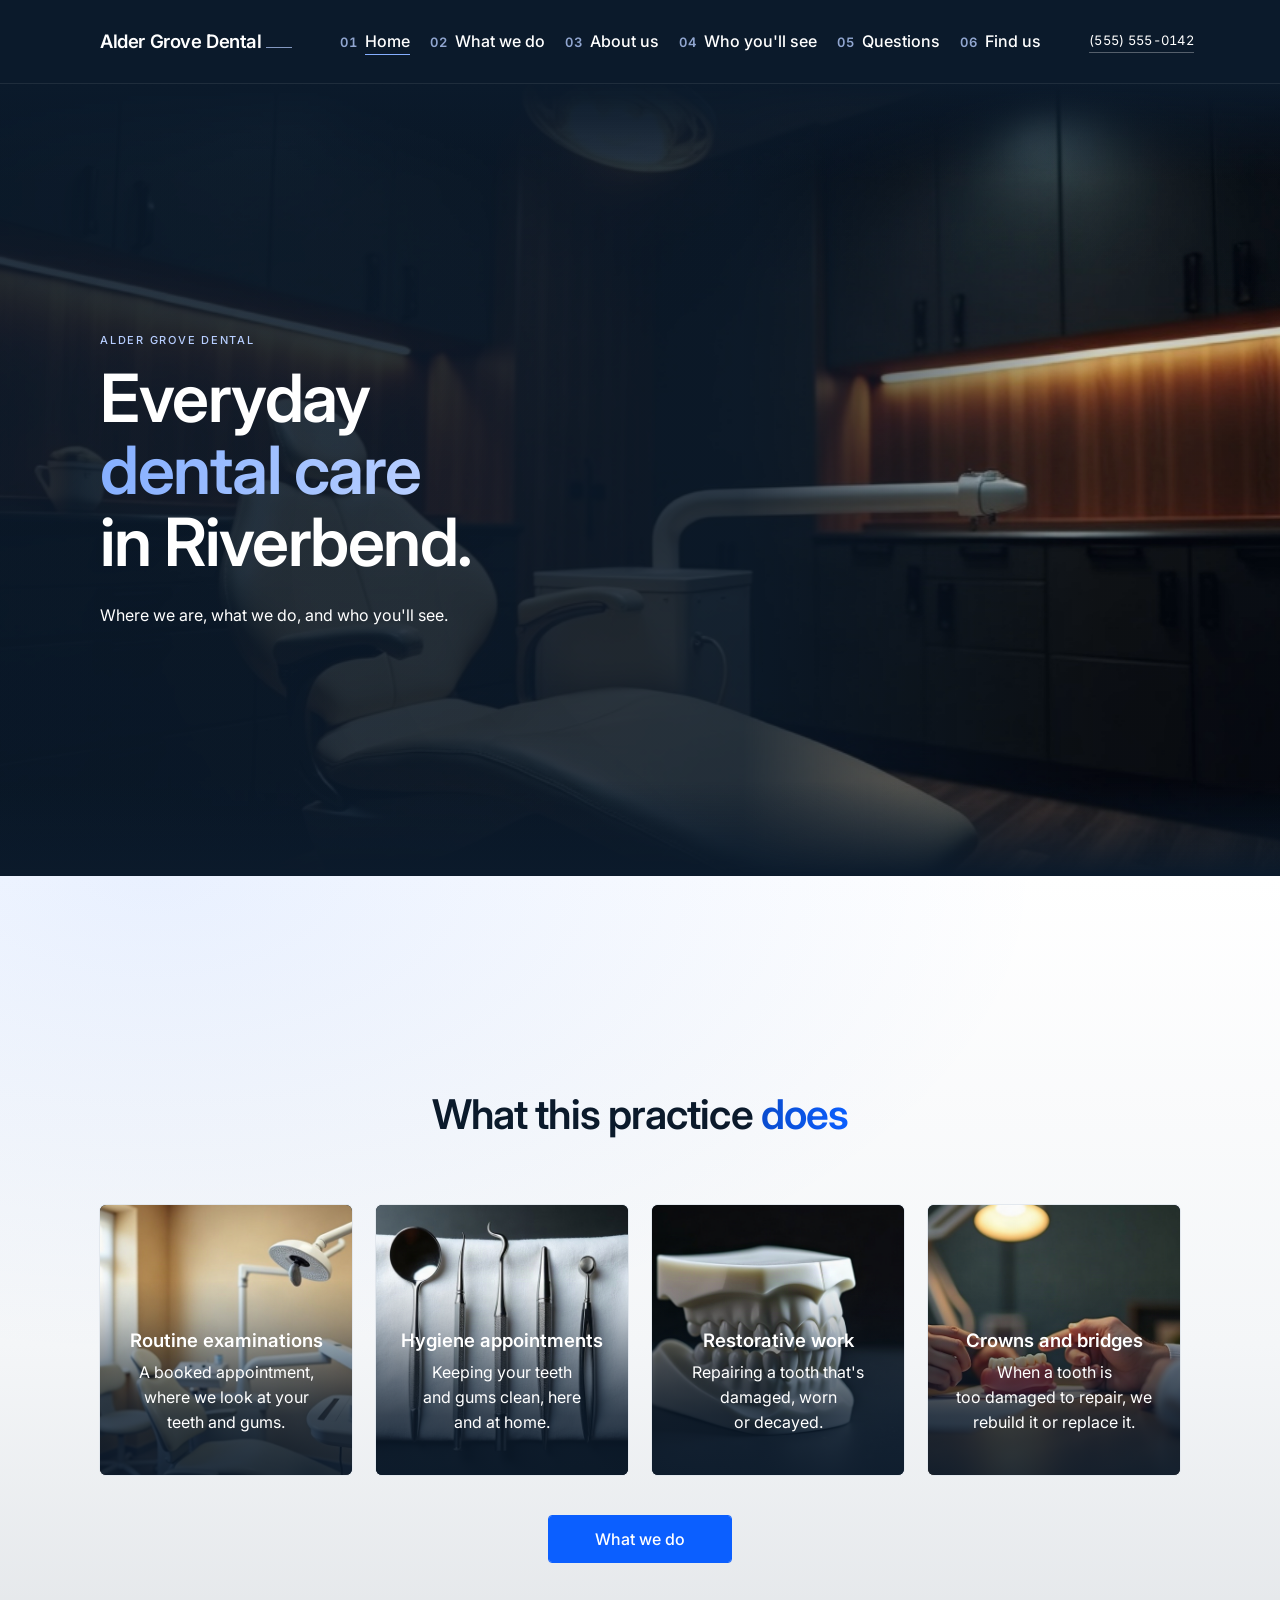
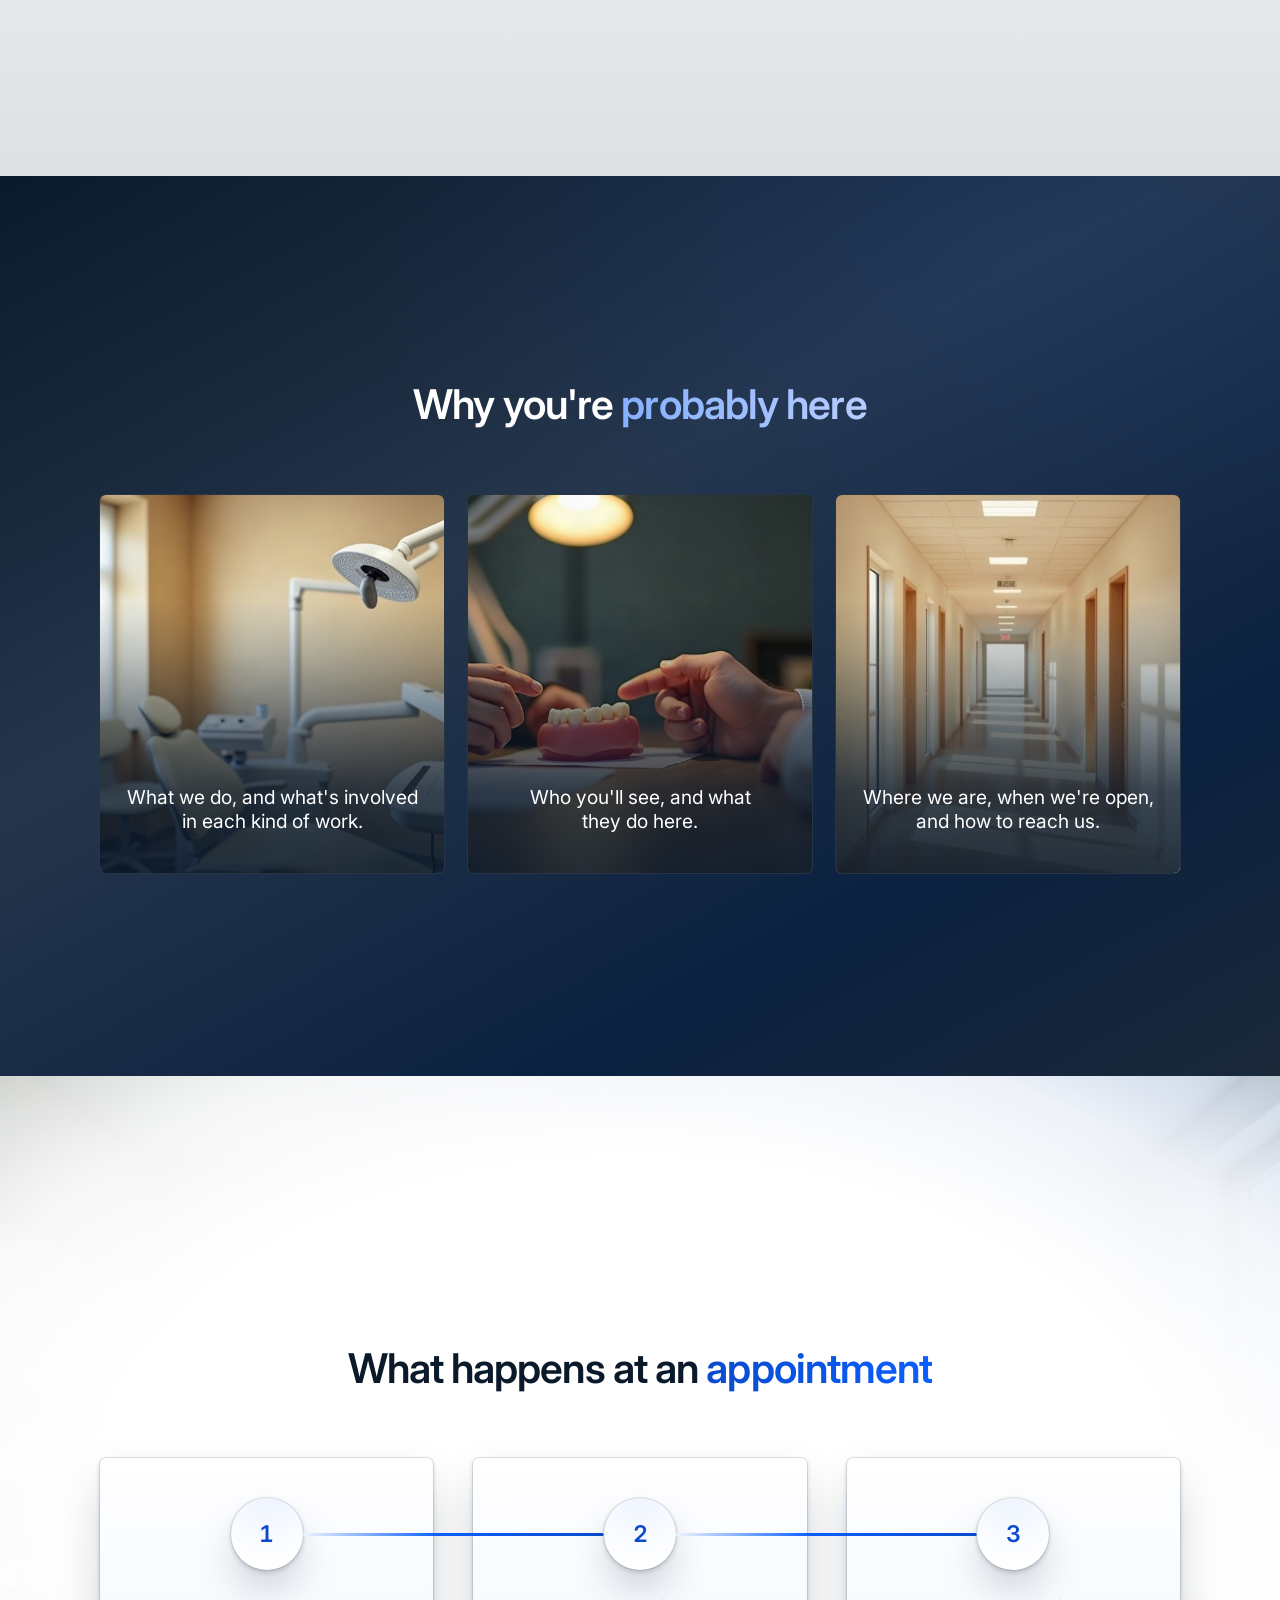
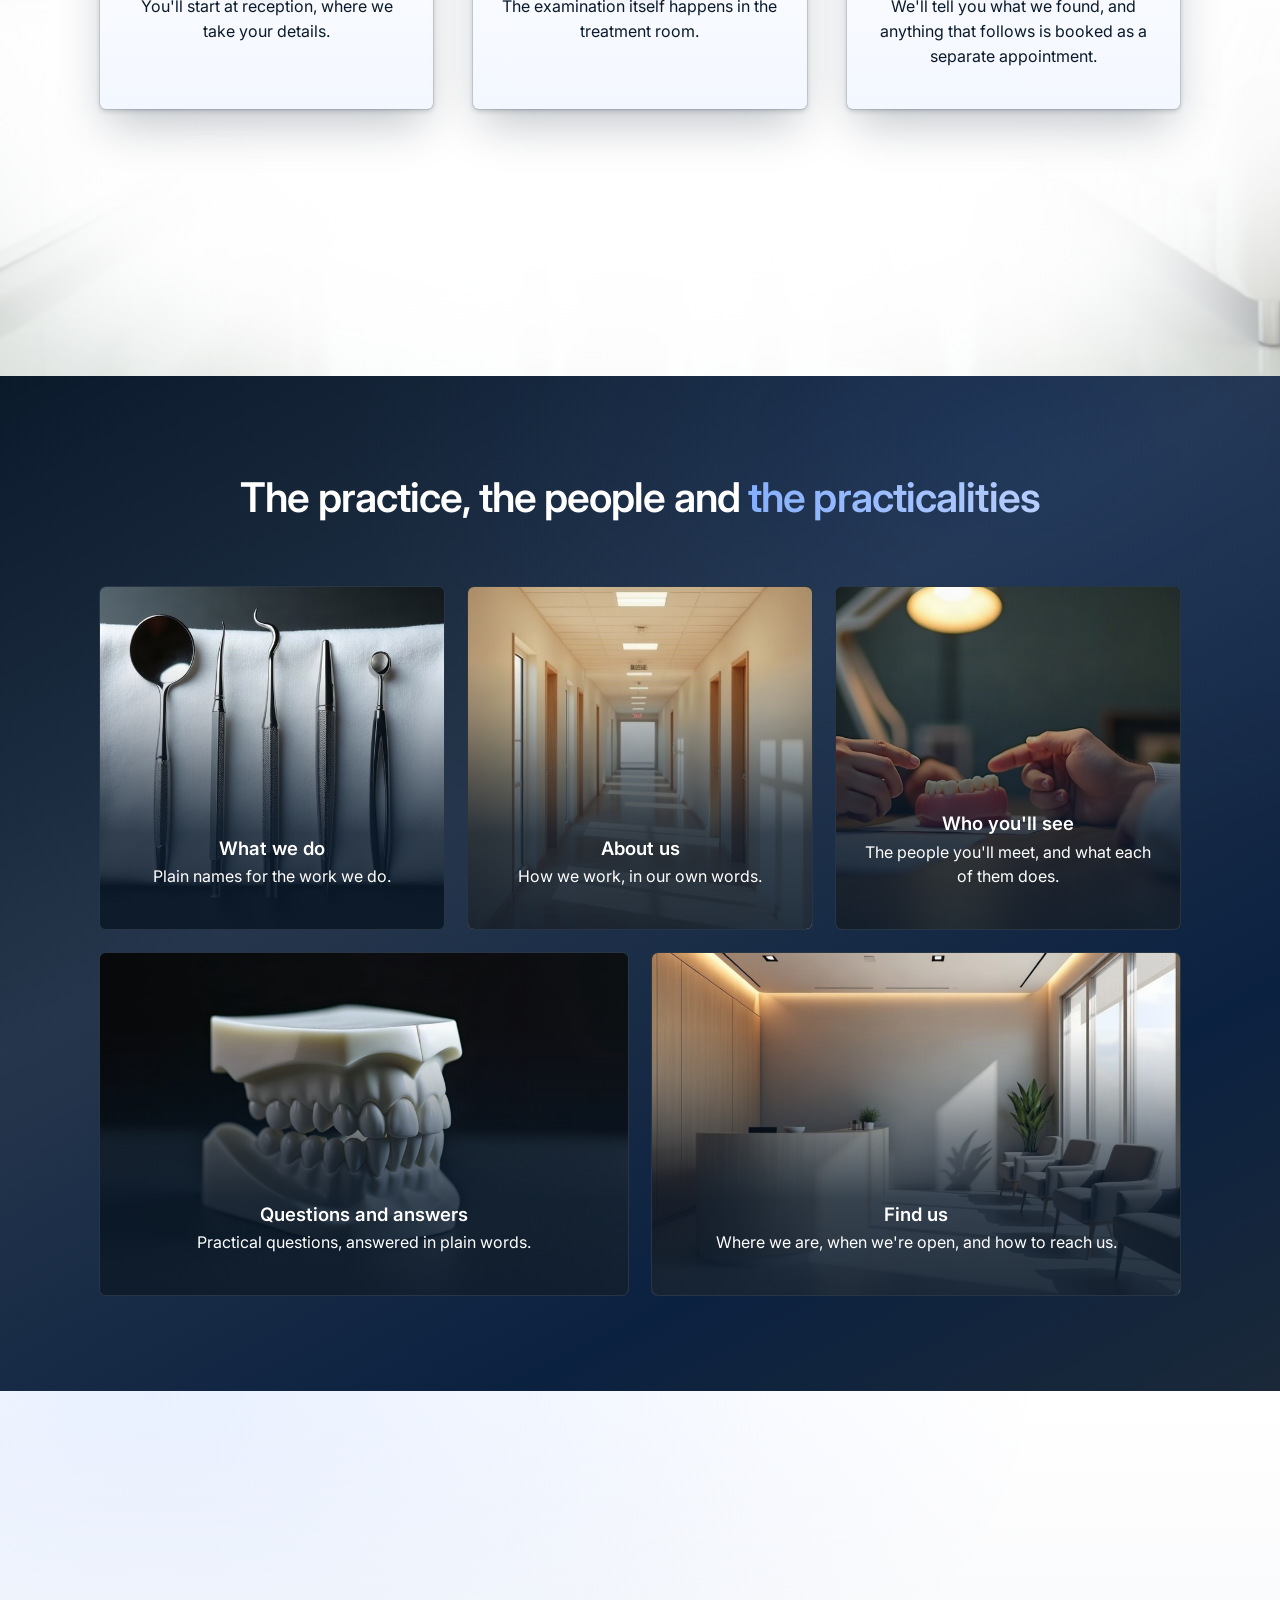
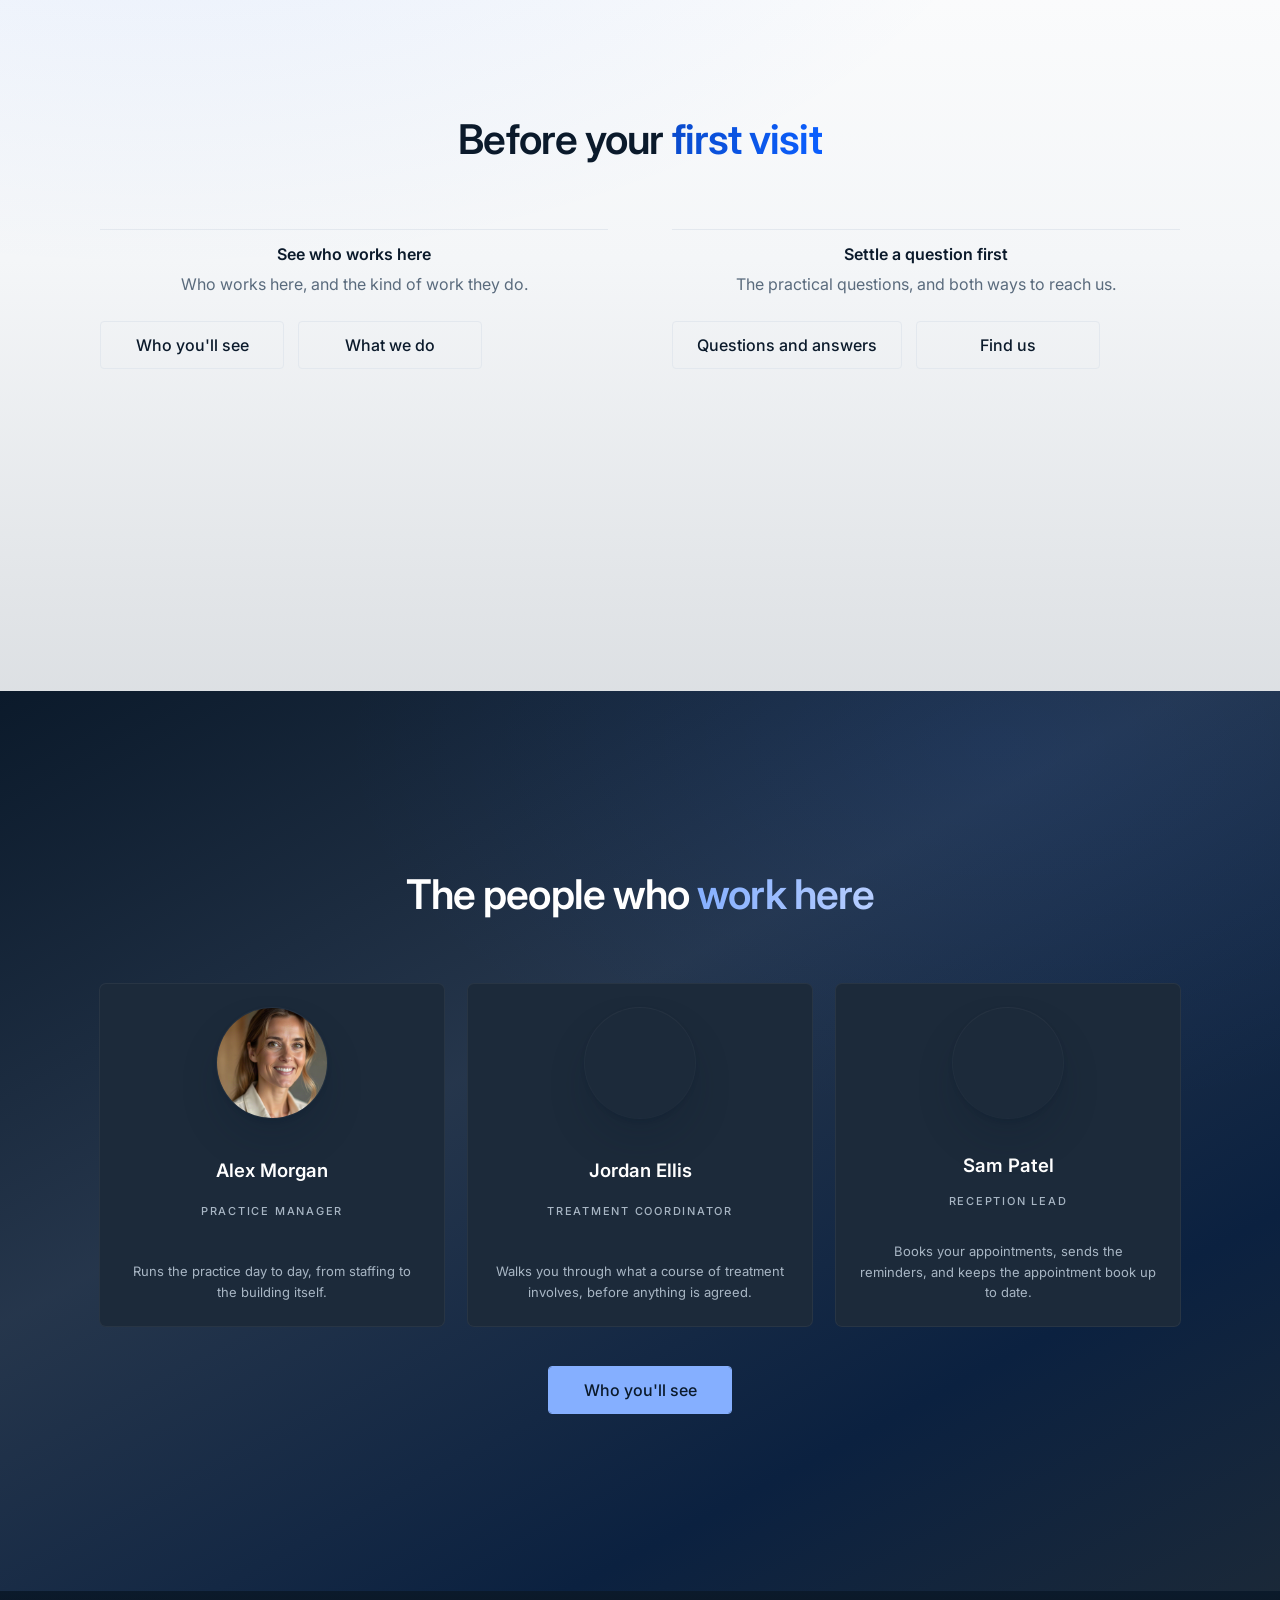
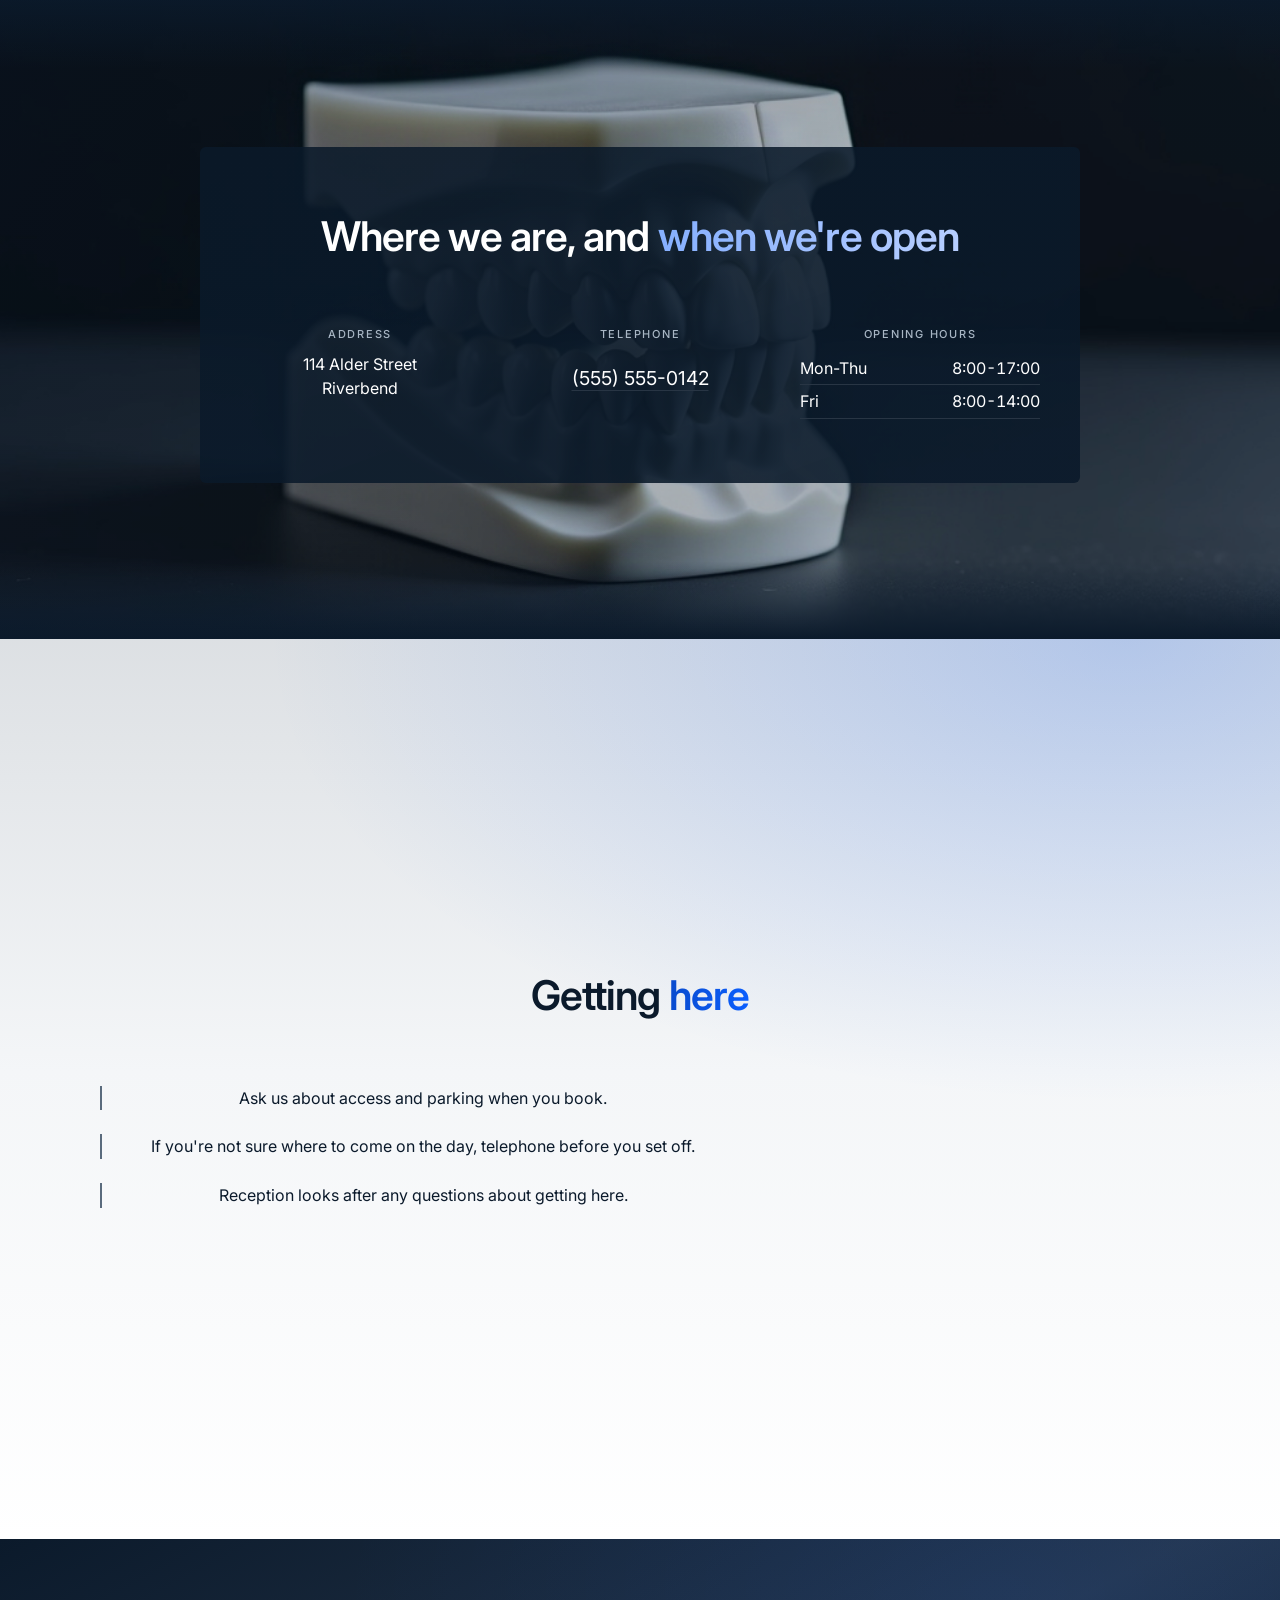
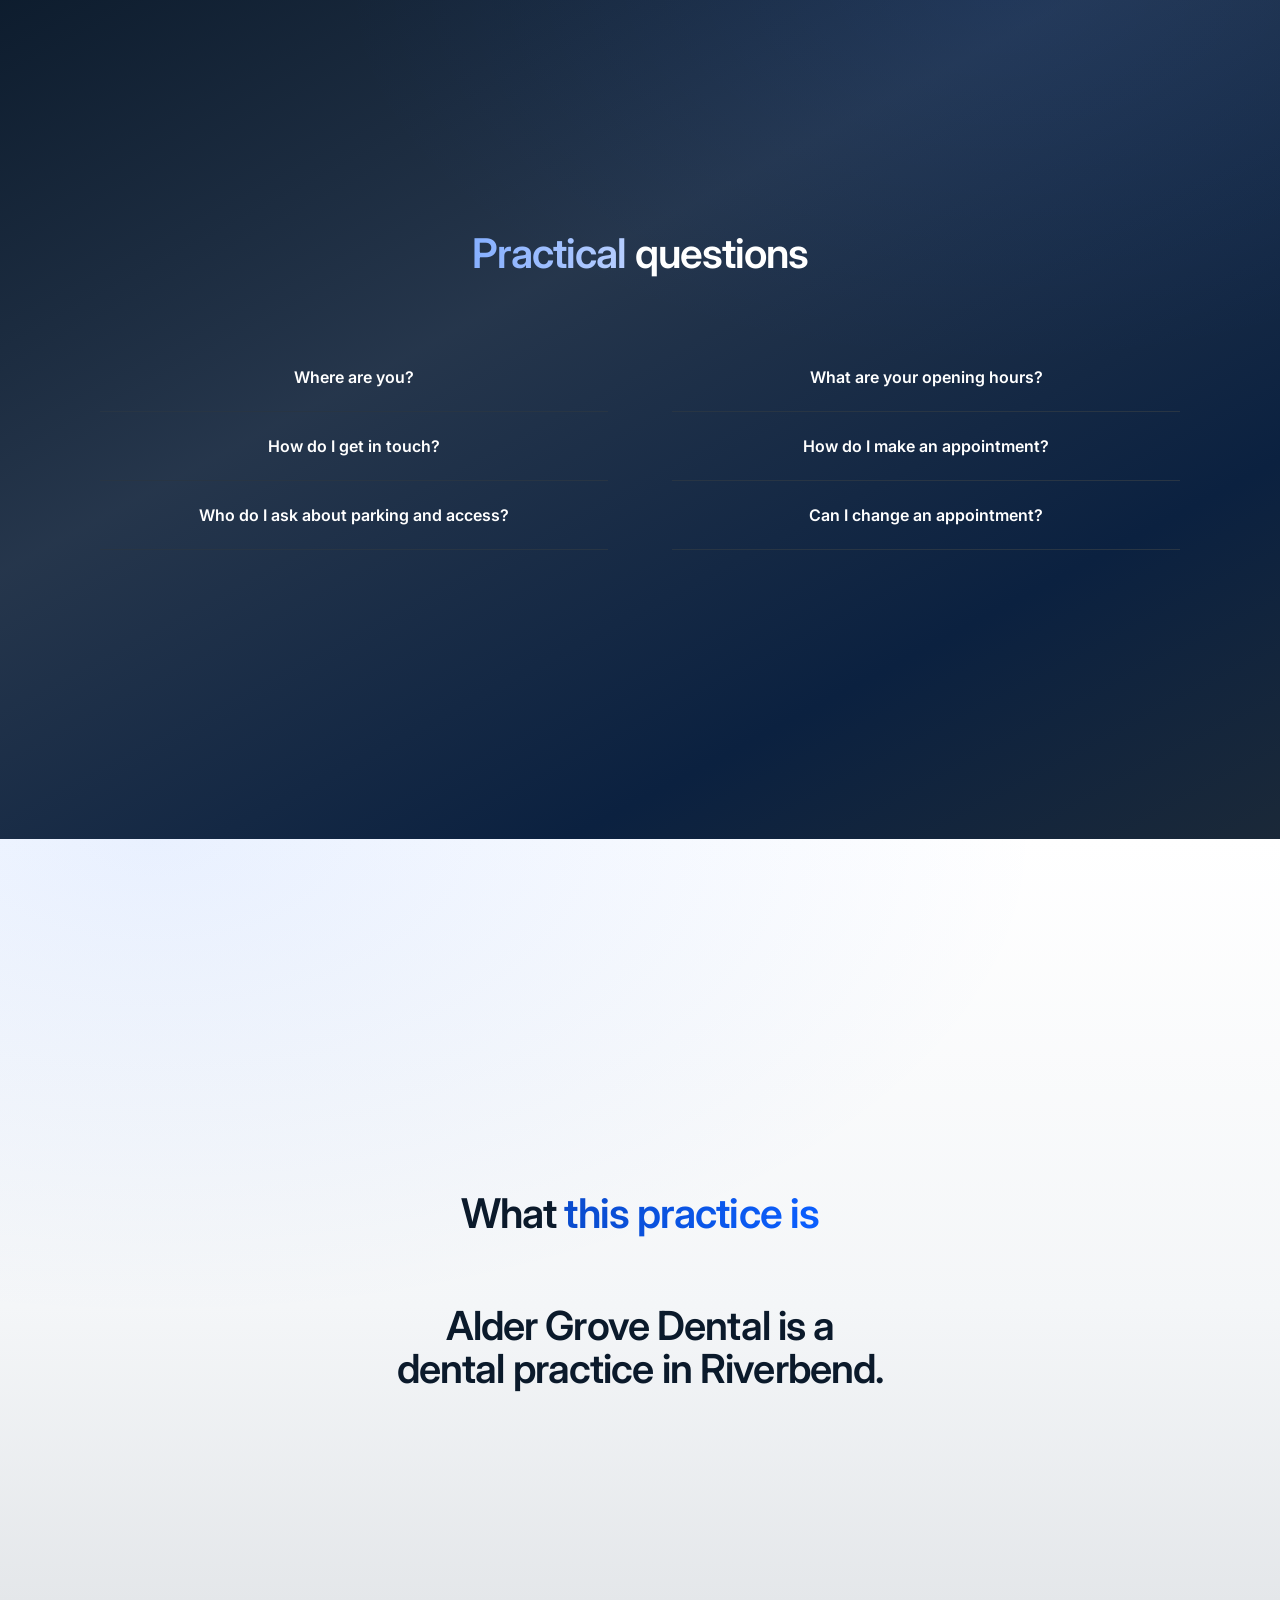
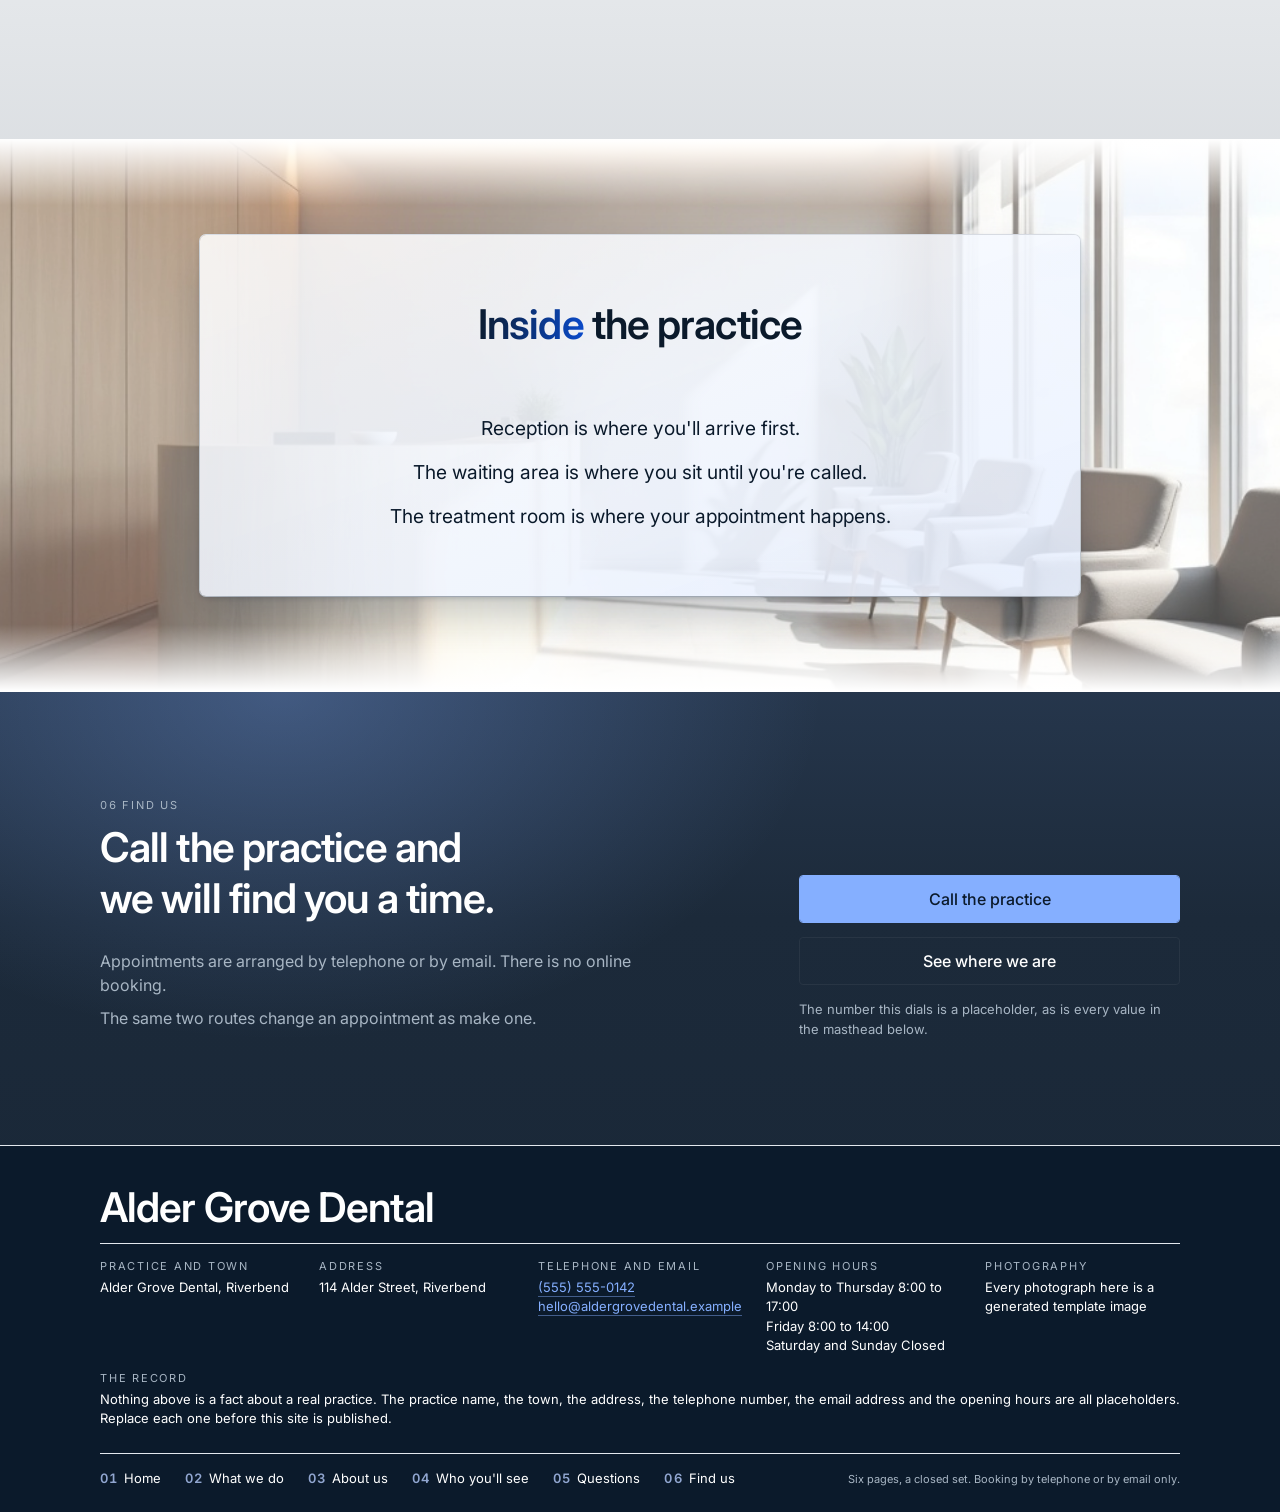
==== commit 89031bf4: "Restore all six pages to the approved preview designs Source of truth is _preview-site/, the preview" ====
--- a/index.html
+++ b/index.html
@@ -16,7 +16,7 @@
   <link rel="stylesheet" href="design-system/stomatology-chrome.css?v=a64a15a1">
   <link rel="stylesheet" href="design-system/stomatology-structural.css?v=3252024a">
   <link rel="stylesheet" href="design-system/brand-card-standard.css?v=6e073ad8">
-
+<link rel="stylesheet" href="design-system/page-index.css?v=7c939bdf">
 </head>
 <body>
 <a class="cc-skip" href="#main">Skip to content</a>
@@ -165,571 +165,541 @@
   <div class="container container--full">
     <div class="row">
       <div class="col col--full">
-      <div class="hp-ground hp-ground--photo hp-ground--ink surface-dark">
-          <div class="hp-photo">
-            
-            
-            <img class="hp-photo__img" src="assets/dental-hero-operatory.jpg"
-                 width="1024" height="576" loading="eager" fetchpriority="high" decoding="sync"
-                 alt="A treatment room in low light, with a cream chair under one warm overhead lamp and dark walnut cabinets on both sides.">
-            <span class="hp-photo__scrim"></span>
-            <span class="hp-photo__edge"></span>
-          </div>
-          <div class="hp-wrap">
-            <div class="hp-textzone">
+        <div class="hp-ground hp-ground--photo hp-ground--ink surface-dark">
+    <div class="hp-photo">
+      
+      
+      <img class="hp-photo__img" src="assets/dental-hero-operatory.jpg" width="1024" height="576" loading="eager" fetchpriority="high" decoding="sync" alt="A treatment room in low light, with a cream chair under one warm overhead lamp and dark walnut cabinets on both sides.">
+      <span class="hp-photo__scrim"></span>
+      <span class="hp-photo__edge"></span>
+    </div>
+    <div class="hp-wrap">
+      <div class="hp-textzone">
+        
+        <p class="hp-eyebrow hp-rise" style="--hp-i:0">Alder Grove Dental</p>
+        
+        <h1 class="hp-h1 hp-rise" style="--hp-i:1">Everyday <span class="hp-key">dental care</span> in Riverbend.</h1>
+        
+        <p class="hp-lead hp-rise" style="--hp-i:2">Where we are, what we do, and who you'll see.</p>
+      </div>
+    </div>
+  </div>
+      </div>
+    </div>
+  </div>
+</section>
+
+<section class="hp-band" id="s2-services-preview">
+  <div class="container container--full">
+    <div class="row">
+      <div class="col col--full">
+        <div class="hp-ground hp-ground--paper">
+    <div class="hp-wrap">
+      <div class="hp-head hp-reveal" style="--hp-i:0">
+        
+        <h2 class="hp-h2">What this practice <span class="hp-key">does</span></h2>
+      </div>
+      <ul class="hp-services">
+        <li class="hp-service hp-reveal" style="--hp-i:1">
+          
+          <img class="hp-cardphoto hp-cardphoto--service" src="assets/dental-chair-detail.jpg" width="1024" height="576" loading="lazy" decoding="async" fetchpriority="low" alt="">
+          <span class="hp-cardscrim hp-cardscrim--service"></span>
+          <div class="hp-service__body">
+            
+            <h3 class="hp-service__name">Routine examinations</h3>
+            
+            <p class="hp-service__line">A booked appointment, where we look at your <span class="hp-nb">teeth and gums</span>.</p>
+          </div>
+        </li>
+        <li class="hp-service hp-reveal" style="--hp-i:2">
+          
+          <img class="hp-cardphoto hp-cardphoto--service" src="assets/dental-instruments-tray.jpg" width="1024" height="576" loading="lazy" decoding="async" fetchpriority="low" alt="">
+          <span class="hp-cardscrim hp-cardscrim--service"></span>
+          <div class="hp-service__body">
+            
+            <h3 class="hp-service__name">Hygiene appointments</h3>
+            
+            <p class="hp-service__line">Keeping your teeth and gums clean, here and <span class="hp-nb">at home</span>.</p>
+          </div>
+        </li>
+        <li class="hp-service hp-reveal" style="--hp-i:3">
+          
+          <img class="hp-cardphoto hp-cardphoto--service" src="assets/dental-model-teeth.jpg" width="1024" height="576" loading="lazy" decoding="async" fetchpriority="low" alt="">
+          <span class="hp-cardscrim hp-cardscrim--service"></span>
+          <div class="hp-service__body">
+            
+            <h3 class="hp-service__name">Restorative work</h3>
+            
+            <p class="hp-service__line">Repairing a tooth that's damaged, worn <span class="hp-nb">or decayed</span>.</p>
+          </div>
+        </li>
+        <li class="hp-service hp-reveal" style="--hp-i:4">
+          
+          <img class="hp-cardphoto hp-cardphoto--service" src="assets/dental-hands-consult.jpg" width="1024" height="576" loading="lazy" decoding="async" fetchpriority="low" alt="">
+          <span class="hp-cardscrim hp-cardscrim--service"></span>
+          <div class="hp-service__body">
+            
+            <h3 class="hp-service__name">Crowns and bridges</h3>
+            
+            <p class="hp-service__line">When a tooth is <span class="hp-nb">too damaged</span> to repair, we rebuild it <span class="hp-nb">or replace it</span>.</p>
+          </div>
+        </li>
+      </ul>
+      <div class="hp-btnrow hp-reveal" style="--hp-i:5">
+        
+        <a class="hp-go hp-go--solid" href="services.html">What we do</a>
+      </div>
+    </div>
+  </div>
+      </div>
+    </div>
+  </div>
+</section>
+
+<section class="hp-band" id="s3-differentiator-narrative">
+  <div class="container container--full">
+    <div class="row">
+      <div class="col col--full">
+        <div class="hp-ground hp-ground--grad surface-dark">
+    <div class="hp-wrap">
+      <div class="hp-head hp-reveal" style="--hp-i:0">
+        
+        <h2 class="hp-h2">Why you're <span class="hp-key">probably here</span></h2>
+      </div>
+      <ul class="hp-finds">
+        <li class="hp-find hp-reveal" style="--hp-i:1">
+          
+          <img class="hp-cardphoto hp-cardphoto--find" src="assets/dental-chair-detail.jpg" width="1024" height="576" loading="lazy" decoding="async" fetchpriority="low" alt="A dental chair and an overhead lamp in the treatment room.">
+          <span class="hp-cardscrim hp-cardscrim--find"></span>
+          <div class="hp-find__body">
+            
+            <p class="hp-find__line">What we do, and what's involved in each <span class="hp-nb">kind of work</span>.</p>
+          </div>
+        </li>
+        <li class="hp-find hp-reveal" style="--hp-i:2">
+          
+          <img class="hp-cardphoto hp-cardphoto--find" src="assets/dental-hands-consult.jpg" width="1024" height="576" loading="lazy" decoding="async" fetchpriority="low" alt="Two pairs of hands across a wooden desk, either side of a study model of teeth under a desk lamp.">
+          <span class="hp-cardscrim hp-cardscrim--find"></span>
+          <div class="hp-find__body">
+            
+            <p class="hp-find__line">Who you'll see, and what they <span class="hp-nb">do here</span>.</p>
+          </div>
+        </li>
+        <li class="hp-find hp-reveal" style="--hp-i:3">
+          
+          <img class="hp-cardphoto hp-cardphoto--find" src="assets/dental-clinic-warm.jpg" width="1024" height="576" loading="lazy" decoding="async" fetchpriority="low" alt="A corridor of wooden doors, lit by daylight from the far end.">
+          <span class="hp-cardscrim hp-cardscrim--find"></span>
+          <div class="hp-find__body">
+            
+            <p class="hp-find__line">Where we are, when we're open, and how to <span class="hp-nb">reach us</span>.</p>
+          </div>
+        </li>
+      </ul>
+    </div>
+  </div>
+      </div>
+    </div>
+  </div>
+</section>
+
+<section class="hp-band" id="s4-inclusion-value">
+  <div class="container container--full">
+    <div class="row">
+      <div class="col col--full">
+        
+  <div class="hp-ground hp-ground--paper2 hp-clinic">
+    <div class="hp-wrap">
+      <div class="hp-head hp-reveal" style="--hp-i:0">
+        
+        <h2 class="hp-h2">What happens at an <span class="hp-key">appointment</span></h2>
+      </div>
+      
+      <div class="hp-tl">
+        <span class="hp-tl__rail" aria-hidden="true">
+          <span class="hp-tl__seg hp-tl__seg--1"><span class="hp-tl__fill hp-draw" style="--hp-i:0"></span></span>
+          <span class="hp-tl__seg hp-tl__seg--2"><span class="hp-tl__fill hp-draw" style="--hp-i:1"></span></span>
+        </span>
+        <ol class="hp-timeline">
+          
+          <li class="hp-step hp-reveal" style="--hp-i:0" tabindex="0">
+            <div class="hp-step__card">
+              <span class="hp-tl__icon" aria-hidden="true"><span class="hp-tl__n">1</span></span>
               
-              <p class="hp-eyebrow hp-rise" style="--hp-i:0">Alder Grove Dental</p>
+              <p class="hp-step__line">You'll start at reception, where we take <span class="hp-nb">your details</span>.</p>
+            </div>
+          </li>
+          <li class="hp-step hp-reveal" style="--hp-i:1" tabindex="0">
+            <div class="hp-step__card">
+              <span class="hp-tl__icon" aria-hidden="true"><span class="hp-tl__n">2</span></span>
               
-              <h1 class="hp-h1 hp-rise" style="--hp-i:1">Everyday <span class="hp-key">dental care</span> in Riverbend.</h1>
+              <p class="hp-step__line">The examination itself happens in the <span class="hp-nb">treatment room</span>.</p>
+            </div>
+          </li>
+          <li class="hp-step hp-reveal" style="--hp-i:2" tabindex="0">
+            <div class="hp-step__card">
+              <span class="hp-tl__icon" aria-hidden="true"><span class="hp-tl__n">3</span></span>
               
-              <p class="hp-lead hp-rise" style="--hp-i:2">Where we are, what we do, and who you'll see.</p>
+              <p class="hp-step__line">We'll tell you what we found, and anything that follows is booked as a <span class="hp-nb">separate appointment</span>.</p>
             </div>
-          </div>
+          </li>
+        </ol>
+      </div>
+    </div>
+  </div>
+      </div>
+    </div>
+  </div>
+</section>
+
+<section class="hp-band" id="s5-capability-switcher">
+  <div class="container container--full">
+    <div class="row">
+      <div class="col col--full">
+        <div class="hp-ground hp-ground--grad surface-dark">
+    <div class="hp-wrap">
+      <div class="hp-head hp-reveal" style="--hp-i:0">
+        
+        <h2 class="hp-h2">The practice, the people and <span class="hp-key">the practicalities</span></h2>
+      </div>
+      <ul class="hp-routes">
+        <li class="hp-reveal" style="--hp-i:1">
+          
+          <a class="hp-route" href="services.html">
+            
+            <img class="hp-cardphoto hp-cardphoto--route" src="assets/dental-instruments-tray.jpg" width="1024" height="576" loading="lazy" decoding="async" fetchpriority="low" alt="">
+            <span class="hp-cardscrim hp-cardscrim--route"></span>
+            <div class="hp-route__body">
+              <p class="hp-route__label">What we do</p>
+              <p class="hp-route__line">Plain names for the work <span class="hp-nb">we do</span>.</p>            </div>
+          </a>
+        </li>
+        <li class="hp-reveal" style="--hp-i:2">
+          
+          <a class="hp-route" href="about.html">
+            
+            <img class="hp-cardphoto hp-cardphoto--route" src="assets/dental-clinic-warm.jpg" width="1024" height="576" loading="lazy" decoding="async" fetchpriority="low" alt="">
+            <span class="hp-cardscrim hp-cardscrim--route"></span>
+            <div class="hp-route__body">
+              <p class="hp-route__label">About us</p>
+              <p class="hp-route__line">How we work, in our <span class="hp-nb">own words</span>.</p>            </div>
+          </a>
+        </li>
+        <li class="hp-reveal" style="--hp-i:3">
+          
+          <a class="hp-route" href="team.html">
+            
+            <img class="hp-cardphoto hp-cardphoto--route" src="assets/dental-hands-consult.jpg" width="1024" height="576" loading="lazy" decoding="async" fetchpriority="low" alt="">
+            <span class="hp-cardscrim hp-cardscrim--route"></span>
+            <div class="hp-route__body">
+              <p class="hp-route__label">Who you'll see</p>
+              <p class="hp-route__line">The people you'll meet, and what each of <span class="hp-nb">them does</span>.</p>            </div>
+          </a>
+        </li>
+        <li class="hp-reveal" style="--hp-i:4">
+          
+          <a class="hp-route" href="faq.html">
+            
+            <img class="hp-cardphoto hp-cardphoto--route" src="assets/dental-model-teeth.jpg" width="1024" height="576" loading="lazy" decoding="async" fetchpriority="low" alt="">
+            <span class="hp-cardscrim hp-cardscrim--route"></span>
+            <div class="hp-route__body">
+              <p class="hp-route__label">Questions and answers</p>
+              <p class="hp-route__line">Practical questions, answered in <span class="hp-nb">plain words</span>.</p>            </div>
+          </a>
+        </li>
+        <li class="hp-reveal" style="--hp-i:5">
+          
+          <a class="hp-route" href="contact.html">
+            
+            <img class="hp-cardphoto hp-cardphoto--route" src="assets/dental-clinic-reception.jpg" width="1024" height="576" loading="lazy" decoding="async" fetchpriority="low" alt="">
+            <span class="hp-cardscrim hp-cardscrim--route"></span>
+            <div class="hp-route__body">
+              <p class="hp-route__label">Find us</p>
+              <p class="hp-route__line">Where we are, when we're open, and how to <span class="hp-nb">reach us</span>.</p>            </div>
+          </a>
+        </li>
+      </ul>
+    </div>
+  </div>
+      </div>
+    </div>
+  </div>
+</section>
+
+<section class="hp-band" id="s6-routing-band">
+  <div class="container container--full">
+    <div class="row">
+      <div class="col col--full">
+        <div class="hp-ground hp-ground--paper">
+    <div class="hp-wrap">
+      <div class="hp-head hp-reveal" style="--hp-i:0">
+        
+        <h2 class="hp-h2">Before your <span class="hp-key">first visit</span></h2>
+      </div>
+      <ul class="hp-flows">
+        <li class="hp-flow hp-reveal" style="--hp-i:1">
+          
+          <p class="hp-flow__label">See who works here</p>
+          
+          <p class="hp-flow__line">Who works here, and the kind of work they do.</p>
+          <div class="hp-flow__steps">
+            
+            <a class="hp-go hp-go--quiet" href="team.html">Who you'll see</a>
+            
+            <a class="hp-go hp-go--quiet" href="services.html">What we do</a>
+          </div>
+        </li>
+        <li class="hp-flow hp-reveal" style="--hp-i:2">
+          
+          <p class="hp-flow__label">Settle a question first</p>
+          
+          <p class="hp-flow__line">The practical questions, and both ways to reach us.</p>
+          <div class="hp-flow__steps">
+            
+            <a class="hp-go hp-go--quiet" href="faq.html">Questions and answers</a>
+            
+            <a class="hp-go hp-go--quiet" href="contact.html">Find us</a>
+          </div>
+        </li>
+      </ul>
+    </div>
+  </div>
+      </div>
+    </div>
+  </div>
+</section>
+
+<section class="hp-band" id="s7-team-preview">
+  <div class="container container--full">
+    <div class="row">
+      <div class="col col--full">
+        <div class="hp-ground hp-ground--grad surface-dark">
+    <div class="hp-wrap">
+      <div class="hp-head hp-reveal" style="--hp-i:0">
+        
+        <h2 class="hp-h2">The people who <span class="hp-key">work here</span></h2>
+      </div>
+      <ul class="hp-people">
+        <li class="hp-person hp-reveal" style="--hp-i:1">
+          
+          <span class="hp-portrait">
+            <img class="hp-portrait__img" src="assets/dental-person-07.jpg" style="--hp-p-z:1.6; --hp-p-x:1%; --hp-p-y:5%" width="1024" height="1024" loading="lazy" decoding="async" fetchpriority="low" alt="Generated portrait of a woman who does not exist, standing in for a staff photograph.">
+          </span>
+          
+          <p class="hp-person__name">Alex Morgan</p>
+          
+          <p class="hp-person__role">Practice Manager</p>
+          <p class="hp-person__cred"></p>
+          
+          <p class="hp-person__line">Runs the practice day to day, from staffing to the building itself.</p>
+        </li>
+        <li class="hp-person hp-reveal" style="--hp-i:2">
+          <span class="hp-portrait">
+            <img class="hp-portrait__img" src="assets/dental-person-08.jpg" style="--hp-p-z:2; --hp-p-x:4%; --hp-p-y:18%" width="1024" height="1024" loading="lazy" decoding="async" fetchpriority="low" alt="Generated portrait of a man who does not exist, standing in for a staff photograph.">
+          </span>
+          
+          <p class="hp-person__name">Jordan Ellis</p>
+          
+          <p class="hp-person__role">Treatment Coordinator</p>
+          <p class="hp-person__cred"></p>
+          
+          <p class="hp-person__line">Walks you through what a course of treatment involves, before anything is agreed.</p>
+        </li>
+        <li class="hp-person hp-reveal" style="--hp-i:3">
+          <span class="hp-portrait">
+            <img class="hp-portrait__img" src="assets/dental-person-03.jpg" style="--hp-p-z:1.55; --hp-p-x:-2%; --hp-p-y:15%" width="1024" height="1024" loading="lazy" decoding="async" fetchpriority="low" alt="Generated portrait of a woman who does not exist, standing in for a staff photograph.">
+          </span>
+          
+          <p class="hp-person__name">Sam Patel</p>
+          
+          <p class="hp-person__role">Reception Lead</p>
+          <p class="hp-person__cred"></p>
+          
+          <p class="hp-person__line">Books your appointments, sends the reminders, and keeps the appointment book up to date.</p>
+        </li>
+      </ul>
+      <div class="hp-btnrow hp-reveal" style="--hp-i:4">
+        
+        <a class="hp-go hp-go--solid" href="team.html">Who you'll see</a>
+      </div>
+    </div>
+  </div>
+      </div>
+    </div>
+  </div>
+</section>
+
+<section class="hp-band hp-band--photoband" id="s8-location-and-hours">
+  <div class="container container--full">
+    <div class="row">
+      <div class="col col--full">
+        <div class="hp-ground hp-ground--photo hp-ground--ink hp-ground--veil surface-dark">
+    <div class="hp-photo">
+      
+      <img class="hp-photo__img" src="assets/dental-model-teeth.jpg" width="1024" height="576" loading="lazy" decoding="async" fetchpriority="low" alt="A white study model of upper and lower teeth, resting on a dark surface.">
+      <span class="hp-photo__scrim"></span>
+      <span class="hp-photo__edge"></span>
+    </div>
+    <div class="hp-wrap">
+      
+      <div class="hp-plate hp-plate--ink hp-reveal" style="--hp-i:0">
+        <div class="hp-head">
+          
+          <h2 class="hp-h2">Where we are, and <span class="hp-key">when&nbsp;we're&nbsp;open</span></h2>
         </div>
-      </div>
-    </div>
-  </div>
-</section>
-
-<section class="hp-band" id="s2-services-preview">
-  <div class="container container--full">
-    <div class="row">
-      <div class="col col--full">
-      <div class="hp-ground hp-ground--paper">
-          <div class="hp-wrap">
-            <div class="hp-head hp-reveal" style="--hp-i:0">
+        <dl class="hp-facts">
+          <div class="hp-fact">
+            
+            <dt class="hp-fact__label">Address</dt>
+            <dd class="hp-addr">
               
-              <h2 class="hp-h2">What this practice <span class="hp-key">does</span></h2>
-            </div>
-            <ul class="hp-services">
-              <li class="hp-service hp-reveal" style="--hp-i:1">
-                
-                <img class="hp-cardphoto hp-cardphoto--service" src="assets/dental-chair-detail.jpg"
-                     width="1024" height="576" loading="lazy" decoding="async" fetchpriority="low" alt="">
-                <span class="hp-cardscrim hp-cardscrim--service"></span>
-                <div class="hp-service__body">
-                  
-                  <h3 class="hp-service__name">Routine examinations</h3>
-                  
-                  <p class="hp-service__line">A booked appointment, where we look at your <span class="hp-nb">teeth and gums</span>.</p>
-                </div>
-              </li>
-              <li class="hp-service hp-reveal" style="--hp-i:2">
-                
-                <img class="hp-cardphoto hp-cardphoto--service" src="assets/dental-instruments-tray.jpg"
-                     width="1024" height="576" loading="lazy" decoding="async" fetchpriority="low" alt="">
-                <span class="hp-cardscrim hp-cardscrim--service"></span>
-                <div class="hp-service__body">
-                  
-                  <h3 class="hp-service__name">Hygiene appointments</h3>
-                  
-                  <p class="hp-service__line">Keeping your teeth and gums clean, here and <span class="hp-nb">at home</span>.</p>
-                </div>
-              </li>
-              <li class="hp-service hp-reveal" style="--hp-i:3">
-                
-                <img class="hp-cardphoto hp-cardphoto--service" src="assets/dental-model-teeth.jpg"
-                     width="1024" height="576" loading="lazy" decoding="async" fetchpriority="low" alt="">
-                <span class="hp-cardscrim hp-cardscrim--service"></span>
-                <div class="hp-service__body">
-                  
-                  <h3 class="hp-service__name">Restorative work</h3>
-                  
-                  <p class="hp-service__line">Repairing a tooth that's damaged, worn <span class="hp-nb">or decayed</span>.</p>
-                </div>
-              </li>
-              <li class="hp-service hp-reveal" style="--hp-i:4">
-                
-                <img class="hp-cardphoto hp-cardphoto--service" src="assets/dental-crown-bridge.jpg"
-                     width="1024" height="576" loading="lazy" decoding="async" fetchpriority="low" alt="">
-                <span class="hp-cardscrim hp-cardscrim--service"></span>
-                <div class="hp-service__body">
-                  
-                  <h3 class="hp-service__name">Crowns and bridges</h3>
-                  
-                  <p class="hp-service__line">When a tooth is <span class="hp-nb">too damaged</span> to repair, we rebuild it <span class="hp-nb">or replace it</span>.</p>
-                </div>
-              </li>
-            </ul>
-            <div class="hp-btnrow hp-reveal" style="--hp-i:5">
+              <address class="hp-addr">
+                <span class="hp-street">114&nbsp;Alder&nbsp;Street</span><br>
+                Riverbend
+              </address>
+            </dd>
+          </div>
+          <div class="hp-fact">
+            
+            <dt class="hp-fact__label">Telephone</dt>
+            <dd class="hp-addr">
               
-              <a class="hp-go hp-go--solid" href="services.html">What we do</a>
-            </div>
-          </div>
+              <a class="hp-tel" href="tel:5555550142">(555)&nbsp;555-0142</a>
+            </dd>
+          </div>
+          <div class="hp-fact">
+            
+            <dt class="hp-fact__label">Opening hours</dt>
+            <dd class="hp-addr">
+              
+              <div class="hp-hours">
+                <div class="hp-hours__row"><span class="hp-hours__day">Mon-Thu</span><span class="hp-hours__time">8:00-17:00</span></div>
+                <div class="hp-hours__row"><span class="hp-hours__day">Fri</span><span class="hp-hours__time">8:00-14:00</span></div>
+              </div>
+            </dd>
+          </div>
+        </dl>
+      </div>
+    </div>
+  </div>
+      </div>
+    </div>
+  </div>
+</section>
+
+<section class="hp-band" id="s9-compare-teaser">
+  <div class="container container--full">
+    <div class="row">
+      <div class="col col--full">
+        <div class="hp-ground hp-ground--paper2">
+    <div class="hp-wrap">
+      <div class="hp-head hp-reveal" style="--hp-i:0">
+        
+        <h2 class="hp-h2">Getting <span class="hp-key">here</span></h2>
+      </div>
+      <ul class="hp-notes">
+        
+        <li class="hp-note hp-reveal" style="--hp-i:1">Ask us about access and parking when you book.</li>
+        
+        <li class="hp-note hp-reveal" style="--hp-i:2">If you're not sure where to come on the day, telephone before you set off.</li>
+        
+        <li class="hp-note hp-reveal" style="--hp-i:3">Reception looks after any questions about getting here.</li>
+      </ul>
+    </div>
+  </div>
+      </div>
+    </div>
+  </div>
+</section>
+
+<section class="hp-band" id="s10-pricing-teaser">
+  <div class="container container--full">
+    <div class="row">
+      <div class="col col--full">
+        <div class="hp-ground hp-ground--grad surface-dark">
+    <div class="hp-wrap">
+      <div class="hp-head hp-reveal" style="--hp-i:0">
+        
+        <h2 class="hp-h2"><span class="hp-key">Practical</span> questions</h2>
+      </div>
+      <ul class="hp-qs">
+        <li class="hp-qitem hp-reveal" style="--hp-i:1">
+          
+          <a class="hp-q" href="faq.html#faq-1">Where are you?</a>
+        </li>
+        <li class="hp-qitem hp-reveal" style="--hp-i:2">
+          
+          <a class="hp-q" href="faq.html#faq-2">What are your opening hours?</a>
+        </li>
+        <li class="hp-qitem hp-reveal" style="--hp-i:3">
+          
+          <a class="hp-q" href="faq.html#faq-3">How do I get in touch?</a>
+        </li>
+        <li class="hp-qitem hp-reveal" style="--hp-i:4">
+          
+          <a class="hp-q" href="faq.html#faq-4">How do I make an appointment?</a>
+        </li>
+        <li class="hp-qitem hp-reveal" style="--hp-i:5">
+          
+          <a class="hp-q" href="faq.html#faq-5">Who do I ask about parking and access?</a>
+        </li>
+        <li class="hp-qitem hp-reveal" style="--hp-i:6">
+          
+          <a class="hp-q" href="faq.html#faq-6">Can I change an appointment?</a>
+        </li>
+      </ul>
+    </div>
+  </div>
+      </div>
+    </div>
+  </div>
+</section>
+
+<section class="hp-band" id="s11-stance-line">
+  <div class="container container--full">
+    <div class="row">
+      <div class="col col--full">
+        <div class="hp-ground hp-ground--paper">
+    <div class="hp-wrap">
+      <div class="hp-head hp-reveal" style="--hp-i:0">
+        
+        <h2 class="hp-h2">What <span class="hp-key">this practice is</span></h2>
+      </div>
+      
+      <p class="hp-stance hp-reveal" style="--hp-i:1">Alder Grove Dental is a dental practice in Riverbend.</p>
+    </div>
+  </div>
+      </div>
+    </div>
+  </div>
+</section>
+
+<section class="hp-band hp-band--photoband" id="s12-practice-view">
+  <div class="container container--full">
+    <div class="row">
+      <div class="col col--full">
+        <div class="hp-ground hp-ground--photo hp-ground--paperphoto hp-ground--paperveil">
+    <div class="hp-photo">
+      
+      <img class="hp-photo__img" src="assets/dental-clinic-reception.jpg" width="1024" height="576" loading="lazy" decoding="async" fetchpriority="low" alt="A reception counter and a row of upholstered chairs beside a wall of tall windows in daylight.">
+      <span class="hp-photo__scrim"></span>
+      <span class="hp-photo__edge"></span>
+    </div>
+    <div class="hp-wrap">
+      
+      <div class="hp-plate hp-plate--paper hp-reveal" style="--hp-i:0">
+        <div class="hp-head">
+          
+          <h2 class="hp-h2"><span class="hp-key">Inside</span> the&nbsp;practice</h2>
         </div>
-      </div>
-    </div>
-  </div>
-</section>
-
-<section class="hp-band" id="s3-differentiator-narrative">
-  <div class="container container--full">
-    <div class="row">
-      <div class="col col--full">
-      <div class="hp-ground hp-ground--grad surface-dark">
-          <div class="hp-wrap">
-            <div class="hp-head hp-reveal" style="--hp-i:0">
-              
-              <h2 class="hp-h2">Why you're <span class="hp-key">probably here</span></h2>
-            </div>
-            <ul class="hp-finds">
-              <li class="hp-find hp-reveal" style="--hp-i:1">
-                
-                <img class="hp-cardphoto hp-cardphoto--find" src="assets/dental-chair-detail.jpg"
-                     width="1024" height="576" loading="lazy" decoding="async" fetchpriority="low"
-                     alt="A dental chair and an overhead lamp in the treatment room.">
-                <span class="hp-cardscrim hp-cardscrim--find"></span>
-                <div class="hp-find__body">
-                  
-                  <p class="hp-find__line">What we do, and what's involved in each <span class="hp-nb">kind of work</span>.</p>
-                </div>
-              </li>
-              <li class="hp-find hp-reveal" style="--hp-i:2">
-                
-                <img class="hp-cardphoto hp-cardphoto--find" src="assets/dental-reception-ledger.jpg"
-                     width="1024" height="576" loading="lazy" decoding="async" fetchpriority="low"
-                     alt="A closed leather ledger and a desk telephone on a pale stone counter, under warm cabinet lighting.">
-                <span class="hp-cardscrim hp-cardscrim--find"></span>
-                <div class="hp-find__body">
-                  
-                  <p class="hp-find__line">Who you'll see, and what they <span class="hp-nb">do here</span>.</p>
-                </div>
-              </li>
-              <li class="hp-find hp-reveal" style="--hp-i:3">
-                
-                <img class="hp-cardphoto hp-cardphoto--find" src="assets/dental-clinic-warm.jpg"
-                     width="1024" height="576" loading="lazy" decoding="async" fetchpriority="low"
-                     alt="A corridor of wooden doors, lit by daylight from the far end.">
-                <span class="hp-cardscrim hp-cardscrim--find"></span>
-                <div class="hp-find__body">
-                  
-                  <p class="hp-find__line">Where we are, when we're open, and how to <span class="hp-nb">reach us</span>.</p>
-                </div>
-              </li>
-            </ul>
-          </div>
-        </div>
-      </div>
-    </div>
-  </div>
-</section>
-
-<section class="hp-band" id="s4-inclusion-value">
-  <div class="container container--full">
-    <div class="row">
-      <div class="col col--full">
-      
-        <div class="hp-ground hp-ground--paper2 hp-clinic">
-          <div class="hp-wrap">
-            <div class="hp-head hp-reveal" style="--hp-i:0">
-              
-              <h2 class="hp-h2">What happens at an <span class="hp-key">appointment</span></h2>
-            </div>
-            
-            <div class="hp-tl">
-              <span class="hp-tl__rail" aria-hidden="true">
-                <span class="hp-tl__seg hp-tl__seg--1"><span class="hp-tl__fill hp-draw" style="--hp-i:0"></span></span>
-                <span class="hp-tl__seg hp-tl__seg--2"><span class="hp-tl__fill hp-draw" style="--hp-i:1"></span></span>
-              </span>
-              <ol class="hp-timeline">
-                
-                <li class="hp-step hp-reveal" style="--hp-i:0" tabindex="0">
-                  <div class="hp-step__card">
-                    <span class="hp-tl__icon" aria-hidden="true"><span class="hp-tl__n">1</span></span>
-                    
-                    <p class="hp-step__line">You'll start at reception, where we take <span class="hp-nb">your details</span>.</p>
-                  </div>
-                </li>
-                <li class="hp-step hp-reveal" style="--hp-i:1" tabindex="0">
-                  <div class="hp-step__card">
-                    <span class="hp-tl__icon" aria-hidden="true"><span class="hp-tl__n">2</span></span>
-                    
-                    <p class="hp-step__line">The examination itself happens in the <span class="hp-nb">treatment room</span>.</p>
-                  </div>
-                </li>
-                <li class="hp-step hp-reveal" style="--hp-i:2" tabindex="0">
-                  <div class="hp-step__card">
-                    <span class="hp-tl__icon" aria-hidden="true"><span class="hp-tl__n">3</span></span>
-                    
-                    <p class="hp-step__line">We'll tell you what we found, and anything that follows is booked as a <span class="hp-nb">separate appointment</span>.</p>
-                  </div>
-                </li>
-              </ol>
-            </div>
-          </div>
-        </div>
-      </div>
-    </div>
-  </div>
-</section>
-
-<section class="hp-band" id="s5-capability-switcher">
-  <div class="container container--full">
-    <div class="row">
-      <div class="col col--full">
-      <div class="hp-ground hp-ground--grad surface-dark">
-          <div class="hp-wrap">
-            <div class="hp-head hp-reveal" style="--hp-i:0">
-              
-              <h2 class="hp-h2">The practice, the people and <span class="hp-key">the practicalities</span></h2>
-            </div>
-            <ul class="hp-routes">
-              <li class="hp-reveal" style="--hp-i:1">
-                
-                <a class="hp-route" href="services.html">
-                  
-                  <img class="hp-cardphoto hp-cardphoto--route" src="assets/dental-instruments-tray.jpg"
-                       width="1024" height="576" loading="lazy" decoding="async" fetchpriority="low" alt="">
-                  <span class="hp-cardscrim hp-cardscrim--route"></span>
-                  <div class="hp-route__body">
-                    <p class="hp-route__label">What we do</p>
-                    <p class="hp-route__line">Plain names for the work <span class="hp-nb">we do</span>.</p>            </div>
-                </a>
-              </li>
-              <li class="hp-reveal" style="--hp-i:2">
-                
-                <a class="hp-route" href="about.html">
-                  
-                  <img class="hp-cardphoto hp-cardphoto--route" src="assets/dental-clinic-warm.jpg"
-                       width="1024" height="576" loading="lazy" decoding="async" fetchpriority="low" alt="">
-                  <span class="hp-cardscrim hp-cardscrim--route"></span>
-                  <div class="hp-route__body">
-                    <p class="hp-route__label">About us</p>
-                    <p class="hp-route__line">How we work, in our <span class="hp-nb">own words</span>.</p>            </div>
-                </a>
-              </li>
-              <li class="hp-reveal" style="--hp-i:3">
-                
-                <a class="hp-route" href="team.html">
-                  
-                  <img class="hp-cardphoto hp-cardphoto--route" src="assets/dental-hands-consult.jpg"
-                       width="1024" height="576" loading="lazy" decoding="async" fetchpriority="low" alt="">
-                  <span class="hp-cardscrim hp-cardscrim--route"></span>
-                  <div class="hp-route__body">
-                    <p class="hp-route__label">Who you'll see</p>
-                    <p class="hp-route__line">The people you'll meet, and what each of <span class="hp-nb">them does</span>.</p>            </div>
-                </a>
-              </li>
-              <li class="hp-reveal" style="--hp-i:4">
-                
-                <a class="hp-route" href="faq.html">
-                  
-                  <img class="hp-cardphoto hp-cardphoto--route" src="assets/dental-consult-corner.jpg"
-                       width="1024" height="576" loading="lazy" decoding="async" fetchpriority="low" alt="">
-                  <span class="hp-cardscrim hp-cardscrim--route"></span>
-                  <div class="hp-route__body">
-                    <p class="hp-route__label">Questions and answers</p>
-                    <p class="hp-route__line">Practical questions, answered in <span class="hp-nb">plain words</span>.</p>            </div>
-                </a>
-              </li>
-              <li class="hp-reveal" style="--hp-i:5">
-                
-                <a class="hp-route" href="contact.html">
-                  
-                  <img class="hp-cardphoto hp-cardphoto--route" src="assets/dental-clinic-reception.jpg"
-                       width="1024" height="576" loading="lazy" decoding="async" fetchpriority="low" alt="">
-                  <span class="hp-cardscrim hp-cardscrim--route"></span>
-                  <div class="hp-route__body">
-                    <p class="hp-route__label">Find us</p>
-                    <p class="hp-route__line">Where we are, when we're open, and how to <span class="hp-nb">reach us</span>.</p>            </div>
-                </a>
-              </li>
-            </ul>
-          </div>
-        </div>
-      </div>
-    </div>
-  </div>
-</section>
-
-<section class="hp-band" id="s6-routing-band">
-  <div class="container container--full">
-    <div class="row">
-      <div class="col col--full">
-      <div class="hp-ground hp-ground--paper">
-          <div class="hp-wrap">
-            <div class="hp-head hp-reveal" style="--hp-i:0">
-              
-              <h2 class="hp-h2">Before your <span class="hp-key">first visit</span></h2>
-            </div>
-            <ul class="hp-flows">
-              <li class="hp-flow hp-reveal" style="--hp-i:1">
-                
-                <p class="hp-flow__label">See who works here</p>
-                
-                <p class="hp-flow__line">Who works here, and the kind of work they do.</p>
-                <div class="hp-flow__steps">
-                  
-                  <a class="hp-go hp-go--quiet" href="team.html">Who you'll see</a>
-                  
-                  <a class="hp-go hp-go--quiet" href="services.html">What we do</a>
-                </div>
-              </li>
-              <li class="hp-flow hp-reveal" style="--hp-i:2">
-                
-                <p class="hp-flow__label">Settle a question first</p>
-                
-                <p class="hp-flow__line">The practical questions, and both ways to reach us.</p>
-                <div class="hp-flow__steps">
-                  
-                  <a class="hp-go hp-go--quiet" href="faq.html">Questions and answers</a>
-                  
-                  <a class="hp-go hp-go--quiet" href="contact.html">Find us</a>
-                </div>
-              </li>
-            </ul>
-          </div>
-        </div>
-      </div>
-    </div>
-  </div>
-</section>
-
-<section class="hp-band" id="s7-team-preview">
-  <div class="container container--full">
-    <div class="row">
-      <div class="col col--full">
-      <div class="hp-ground hp-ground--grad surface-dark">
-          <div class="hp-wrap">
-            <div class="hp-head hp-reveal" style="--hp-i:0">
-              
-              <h2 class="hp-h2">The people who <span class="hp-key">work here</span></h2>
-            </div>
-            <ul class="hp-people">
-              <li class="hp-person hp-reveal" style="--hp-i:1">
-                
-                <span class="hp-portrait">
-                  <img class="hp-portrait__img" src="assets/dental-person-07.jpg"
-                       style="--hp-p-z:1.6; --hp-p-x:1%; --hp-p-y:5%"
-                       width="1024" height="1024" loading="lazy" decoding="async" fetchpriority="low"
-                       alt="Generated portrait of a woman who does not exist, standing in for a staff photograph.">
-                </span>
-                
-                <p class="hp-person__name">Alex Morgan</p>
-                
-                <p class="hp-person__role">Practice Manager</p>
-                <p class="hp-person__cred"></p>
-                
-                <p class="hp-person__line">Runs the practice day to day, from staffing to the building itself.</p>
-              </li>
-              <li class="hp-person hp-reveal" style="--hp-i:2">
-                <span class="hp-portrait">
-                  <img class="hp-portrait__img" src="assets/dental-person-08.jpg"
-                       style="--hp-p-z:2; --hp-p-x:4%; --hp-p-y:18%"
-                       width="1024" height="1024" loading="lazy" decoding="async" fetchpriority="low"
-                       alt="Generated portrait of a man who does not exist, standing in for a staff photograph.">
-                </span>
-                
-                <p class="hp-person__name">Jordan Ellis</p>
-                
-                <p class="hp-person__role">Treatment Coordinator</p>
-                <p class="hp-person__cred"></p>
-                
-                <p class="hp-person__line">Walks you through what a course of treatment involves, before anything is agreed.</p>
-              </li>
-              <li class="hp-person hp-reveal" style="--hp-i:3">
-                <span class="hp-portrait">
-                  <img class="hp-portrait__img" src="assets/dental-person-03.jpg"
-                       style="--hp-p-z:1.55; --hp-p-x:-2%; --hp-p-y:15%"
-                       width="1024" height="1024" loading="lazy" decoding="async" fetchpriority="low"
-                       alt="Generated portrait of a woman who does not exist, standing in for a staff photograph.">
-                </span>
-                
-                <p class="hp-person__name">Sam Patel</p>
-                
-                <p class="hp-person__role">Reception Lead</p>
-                <p class="hp-person__cred"></p>
-                
-                <p class="hp-person__line">Books your appointments, sends the reminders, and keeps the appointment book up to date.</p>
-              </li>
-            </ul>
-            <div class="hp-btnrow hp-reveal" style="--hp-i:4">
-              
-              <a class="hp-go hp-go--solid" href="team.html">Who you'll see</a>
-            </div>
-          </div>
-        </div>
-      </div>
-    </div>
-  </div>
-</section>
-
-<section class="hp-band hp-band--photoband" id="s8-location-and-hours">
-  <div class="container container--full">
-    <div class="row">
-      <div class="col col--full">
-      <div class="hp-ground hp-ground--photo hp-ground--ink hp-ground--veil surface-dark">
-          <div class="hp-photo">
-            
-            <img class="hp-photo__img" src="assets/dental-waiting-dusk.jpg"
-                 width="1024" height="576" loading="lazy" decoding="async" fetchpriority="low"
-                 alt="A waiting area at dusk: armchairs around a low round table, table lamps lit, bare trees through the window.">
-            <span class="hp-photo__scrim"></span>
-            <span class="hp-photo__edge"></span>
-          </div>
-          <div class="hp-wrap">
-            
-            <div class="hp-plate hp-plate--ink hp-reveal" style="--hp-i:0">
-              <div class="hp-head">
-                
-                <h2 class="hp-h2">Where we are, and <span class="hp-key">when&nbsp;we're&nbsp;open</span></h2>
-              </div>
-              <dl class="hp-facts">
-                <div class="hp-fact">
-                  
-                  <dt class="hp-fact__label">Address</dt>
-                  <dd class="hp-addr">
-                    
-                    <address class="hp-addr">
-                      <span class="hp-street">114&nbsp;Alder&nbsp;Street</span><br>
-                      Riverbend
-                    </address>
-                  </dd>
-                </div>
-                <div class="hp-fact">
-                  
-                  <dt class="hp-fact__label">Telephone</dt>
-                  <dd class="hp-addr">
-                    
-                    <a class="hp-tel" href="tel:5555550142">(555)&nbsp;555-0142</a>
-                  </dd>
-                </div>
-                <div class="hp-fact">
-                  
-                  <dt class="hp-fact__label">Opening hours</dt>
-                  <dd class="hp-addr">
-                    
-                    <div class="hp-hours">
-                      <div class="hp-hours__row"><span class="hp-hours__day">Mon-Thu</span><span class="hp-hours__time">8:00-17:00</span></div>
-                      <div class="hp-hours__row"><span class="hp-hours__day">Fri</span><span class="hp-hours__time">8:00-14:00</span></div>
-                    </div>
-                  </dd>
-                </div>
-              </dl>
-            </div>
-          </div>
-        </div>
-      </div>
-    </div>
-  </div>
-</section>
-
-<section class="hp-band" id="s9-compare-teaser">
-  <div class="container container--full">
-    <div class="row">
-      <div class="col col--full">
-      <div class="hp-ground hp-ground--paper2">
-          <div class="hp-wrap">
-            <div class="hp-head hp-reveal" style="--hp-i:0">
-              
-              <h2 class="hp-h2">Getting <span class="hp-key">here</span></h2>
-            </div>
-            <ul class="hp-notes">
-              
-              <li class="hp-note hp-reveal" style="--hp-i:1">Ask us about access and parking when you book.</li>
-              
-              <li class="hp-note hp-reveal" style="--hp-i:2">If you're not sure where to come on the day, telephone before you set off.</li>
-              
-              <li class="hp-note hp-reveal" style="--hp-i:3">Reception looks after any questions about getting here.</li>
-            </ul>
-          </div>
-        </div>
-      </div>
-    </div>
-  </div>
-</section>
-
-<section class="hp-band" id="s10-pricing-teaser">
-  <div class="container container--full">
-    <div class="row">
-      <div class="col col--full">
-      <div class="hp-ground hp-ground--grad surface-dark">
-          <div class="hp-wrap">
-            <div class="hp-head hp-reveal" style="--hp-i:0">
-              
-              <h2 class="hp-h2"><span class="hp-key">Practical</span> questions</h2>
-            </div>
-            <ul class="hp-qs">
-              <li class="hp-qitem hp-reveal" style="--hp-i:1">
-                
-                <a class="hp-q" href="faq.html#faq-1">Where are you?</a>
-              </li>
-              <li class="hp-qitem hp-reveal" style="--hp-i:2">
-                
-                <a class="hp-q" href="faq.html#faq-2">What are your opening hours?</a>
-              </li>
-              <li class="hp-qitem hp-reveal" style="--hp-i:3">
-                
-                <a class="hp-q" href="faq.html#faq-3">How do I get in touch?</a>
-              </li>
-              <li class="hp-qitem hp-reveal" style="--hp-i:4">
-                
-                <a class="hp-q" href="faq.html#faq-4">How do I make an appointment?</a>
-              </li>
-              <li class="hp-qitem hp-reveal" style="--hp-i:5">
-                
-                <a class="hp-q" href="faq.html#faq-5">Who do I ask about parking and access?</a>
-              </li>
-              <li class="hp-qitem hp-reveal" style="--hp-i:6">
-                
-                <a class="hp-q" href="faq.html#faq-6">Can I change an appointment?</a>
-              </li>
-            </ul>
-          </div>
-        </div>
-      </div>
-    </div>
-  </div>
-</section>
-
-<section class="hp-band" id="s11-stance-line">
-  <div class="container container--full">
-    <div class="row">
-      <div class="col col--full">
-      <div class="hp-ground hp-ground--paper">
-          <div class="hp-wrap">
-            <div class="hp-head hp-reveal" style="--hp-i:0">
-              
-              <h2 class="hp-h2">What <span class="hp-key">this practice is</span></h2>
-            </div>
-            
-            <p class="hp-stance hp-reveal" style="--hp-i:1">Alder Grove Dental is a dental practice in Riverbend.</p>
-          </div>
-        </div>
-      </div>
-    </div>
-  </div>
-</section>
-
-<section class="hp-band hp-band--photoband" id="s12-practice-view">
-  <div class="container container--full">
-    <div class="row">
-      <div class="col col--full">
-      <div class="hp-ground hp-ground--photo hp-ground--paperphoto hp-ground--paperveil">
-          <div class="hp-photo">
-            
-            <img class="hp-photo__img" src="assets/dental-clinic-reception.jpg"
-                 width="1024" height="576" loading="lazy" decoding="async" fetchpriority="low"
-                 alt="A reception counter and a row of upholstered chairs beside a wall of tall windows in daylight.">
-            <span class="hp-photo__scrim"></span>
-            <span class="hp-photo__edge"></span>
-          </div>
-          <div class="hp-wrap">
-            
-            <div class="hp-plate hp-plate--paper hp-reveal" style="--hp-i:0">
-              <div class="hp-head">
-                
-                <h2 class="hp-h2"><span class="hp-key">Inside</span> the&nbsp;practice</h2>
-              </div>
-              
-              <ul class="hp-closing">
-                <li class="hp-closing__line">Reception is where you'll <span class="hp-nb">arrive first</span>.</li>
-                <li class="hp-closing__line">The waiting area is where you sit until <span class="hp-nb">you're called</span>.</li>
-                <li class="hp-closing__line">The treatment room is where your <span class="hp-nb">appointment happens</span>.</li>
-              </ul>
-            </div>
-          </div>
-        </div>
+        
+        <ul class="hp-closing">
+          <li class="hp-closing__line">Reception is where you'll <span class="hp-nb">arrive first</span>.</li>
+          <li class="hp-closing__line">The waiting area is where you sit until <span class="hp-nb">you're called</span>.</li>
+          <li class="hp-closing__line">The treatment room is where your <span class="hp-nb">appointment happens</span>.</li>
+        </ul>
+      </div>
+    </div>
+  </div>
       </div>
     </div>
   </div>
--- a/design-system/page-index.css
+++ b/design-system/page-index.css
@@ -0,0 +1,2241 @@
+/* GRAMMAR COMPATIBILITY, appended by the restore.
+   The approved sheet addresses the ground with a DIRECT CHILD combinator,
+   .hp-band > .hp-ground, and the forced DOM grammar requires container, row and col
+   between a section and its content. Those three wrappers broke the chain, so the
+   band floor rule stopped matching and every page rendered short: services measured
+   4889px against the approved 6176px, with bands 2 and 3 losing their 100svh floor.
+   The combinator is relaxed to a descendant on exactly the 2 selector(s) that name the
+   scaffolding. Safe by counting rather than by assumption: this page has one hp-ground
+   and one hp-wrap per band and no nesting of either, so a descendant match cannot
+   reach anything the child match did not. */
+/* ============================================================================
+   page-index.css , the APPROVED page level layer.
+   Carried VERBATIM from _preview-site/index.html, the preview the owner approved.
+   The build had carried NONE of it: the approved pages hold their design in an inline
+   style block, 476KB across the six, and the assembled pages linked only the shared
+   sheets. That is why every built page stood at roughly half the approved height.
+   It lives in _design/ rather than pages/ because verify-no-orphan-classes resolves
+   classes against _design/*.css only; build.mjs links it per page via the META css key.
+   ============================================================================ */
+
+
+/* ============================================================================
+   COLOUR PROVENANCE. ZERO colour literals are authored in this file. Every colour
+   is var(--ds-*) from ./stomatology-tokens.css, which is the only file in this
+   concept that carries a hex value. The gradients the owner asked for are built
+   FROM those tokens and introduce no new hue, which is how item 1 (no teal, cyan or
+   aqua) survives an amendment that permits gradients.
+
+   The two scrims are the only DERIVED values, and they are derived with color-mix()
+   from tokens rather than written as rgba literals:
+     --hp-ink-*   from var(--ds-primary-deep), the locked ink #0B1A2B. .surface-dark
+                  does NOT redeclare --ds-primary-deep, so this stays ink on both
+                  polarities and no dark-flip surprise is possible.
+     --hp-paper-* from var(--ds-bg-surface). This IS flipped by .surface-dark, which
+                  is exactly why it is resolved once here at :root, where it is
+                  #FFFFFF, and used only on a band that is not .surface-dark.
+   ============================================================================ */
+:root{
+  /* ---- the ONE grid: one max width, one gutter, down the whole page ---------
+     pick: _MODERN-WOW-SPEC section 6 "Layout sophistication" | considered:
+     a per-band width, a per-band gutter | why: the owner asked for neat
+     alignments, and the only way to guarantee an optical left edge that holds
+     down thirteen bands is to let exactly one wrapper and exactly one gutter
+     exist. --ds-container-max is the locked 1080px and is not overridden here. */
+  --hp-gutter: calc(var(--ds-space-xl) + var(--ds-space-md));   /* 88px */
+  --hp-py:     calc(var(--ds-space-2xl) + var(--ds-space-md));  /* 120px */
+
+  /* ---- STRAIGHT EDGES. The curved seam is GONE by owner instruction, and so is the
+     token that sized it. "make the section edges STRAIGHT, i dont like it curved."
+     There is no --hp-seam-h any more because there is no seam any more: the markup and
+     the CSS were DELETED rather than hidden, so nothing can switch back on. Every band
+     boundary is now a flat horizontal edge between two grounds. ---------------- */
+
+  /* ---- the scrims, derived from the locked tokens -------------------------- */
+  --hp-ink-plateau:   color-mix(in srgb, var(--ds-primary-deep) 86%, transparent);
+  --hp-ink-open:      color-mix(in srgb, var(--ds-primary-deep) 20%, transparent);
+  /* the flat veil the two CENTRE-JUSTIFIED photographic bands use instead of a
+     horizontal ramp. A ramp guarantees contrast only for a text column pinned to the
+     gutter; a centred column moves into the ramp, so those two bands carry a LIGHT
+     flat veil and put their copy on a PLATE that owns its own scrim. */
+  --hp-ink-veil:      color-mix(in srgb, var(--ds-primary-deep) 34%, transparent);
+  --hp-paper-veil:    color-mix(in srgb, var(--ds-bg-surface)   30%, transparent);
+  /* the PLATE scrims (flat, so the floor holds at every pixel of the plate) */
+  --hp-ink-plate:     color-mix(in srgb, var(--ds-primary-deep) 86%, transparent);
+  --hp-paper-plate:   color-mix(in srgb, var(--ds-bg-surface)   86%, transparent);
+  /* the CARD scrims. Flat across the WHOLE card, so the worst-case figure in the
+     CONTRAST LEDGER holds under any string at any card height, then a bottom-weighted
+     gradient on top of it that only ever ADDS ink. */
+  --hp-ink-card:      color-mix(in srgb, var(--ds-primary-deep) 86%, transparent);
+  --hp-ink-find:      color-mix(in srgb, var(--ds-primary-deep) 84%, transparent);
+  --hp-ink-route:     color-mix(in srgb, var(--ds-primary-deep) 82%, transparent);
+  --hp-ink-lift:      color-mix(in srgb, var(--ds-primary-deep) 34%, transparent);
+  /* the hero's radial vignette: ink at the frame edge, NOTHING at the focal point */
+  --hp-ink-mid:       color-mix(in srgb, var(--ds-primary-deep) 22%, transparent);
+  --hp-ink-deep:      color-mix(in srgb, var(--ds-primary-deep) 46%, transparent);
+  /* ---- THE BAND WASHES, DEEPENED BY THE THIRD NOTE. "make the gradients across
+     all pages MORE VISIBLE because it still looks too flat."
+     The old values were 5 and 9 percent, which measured a 4.17 row-luminance
+     spread on .hp-ground--paper and 0.67 on .hp-ground--grad. A 0.67 spread over a
+     900px band is a sixth of one percent per hundred pixels: it is not a gradient a
+     reader can see, which is precisely the complaint. These are the SAME TOKEN at a
+     higher percentage, so no new hue enters and item 1's no-teal absolute is
+     untouched: --ds-primary is #0B5FFF at hue 219deg, and mixing it with the locked
+     neutrals moves saturation, never hue. Measured after: see the DEPTH LEDGER. */
+  --hp-wash-a:        color-mix(in srgb, var(--ds-primary) 13%, transparent);
+  --hp-wash-b:        color-mix(in srgb, var(--ds-primary) 20%, transparent);
+  --hp-wash-c:        color-mix(in srgb, var(--ds-primary) 9%, transparent);   /* was 28%. At 28 the radial lifted dark bands from L 0.009 to L 0.43 by measurement, which washed the accent-coloured headline keywords down to about 1.3:1 and made them unreadable. 9% keeps a visible direction of light without touching legibility. */
+  /* the two NEW ground stops. A two-stop ramp between two near-identical paper
+     tokens cannot carry a direction of light, so each light ground now ends on a
+     stop that is measurably away from where it started. Both are locked tokens
+     mixed with locked tokens, and both FLIP with .surface-dark for free, which is
+     why the dark bands gain the same direction without a second rule. */
+  --hp-ground-low:    color-mix(in srgb, var(--ds-primary-deep) 10%, var(--ds-bg-surface-2));
+  --hp-ground-mid:    color-mix(in srgb, var(--ds-accent)       9%, var(--ds-bg-surface-2));
+  /* the copy-plate tint, PINNED so the ground deepening cannot drag it. It held the
+     old --hp-wash-b value, and .hp-plate--paper carries body copy in --ds-ink-soft:
+     taking it to 20 percent would have dropped that pairing to 4.04:1, under AA.
+     Naming it separately is what stops a ground change becoming a contrast bug. */
+  --hp-plate-tint:    color-mix(in srgb, var(--ds-primary)  9%, transparent);
+
+  /* ---- THE DROP SHADOW, released by the owner's second note and MADE TO READ by
+     the third. "add more visible drop shadows for the boxes to lift." Built from the
+     LOCKED INK, never from a new colour. Two drop layers plus the brand card's
+     hairline ring, in that order: a tight KEY that reads as contact, a wide soft
+     AMBIENT that reads as air, and the ring that keeps the card's edge crisp on a
+     ground it barely differs from. --ds-shadow-rest is the locked ring token.
+     THE OLD RECIPE EXISTED AND DID NOT READ, which is the owner's actual complaint:
+     10 percent ink at 2px and 14 percent at 32px, on a white box on a white ground,
+     put roughly one luminance point between the box edge and the paper. The key and
+     the ambient are both roughly doubled, the ambient is given a negative spread so
+     it pools under the box rather than haloing around it, and the result is measured
+     at the box edge rather than asserted. See the DEPTH LEDGER. */
+  --hp-sh-key:  color-mix(in srgb, var(--ds-primary-deep) 20%, transparent);
+  --hp-sh-amb:  color-mix(in srgb, var(--ds-primary-deep) 26%, transparent);
+  --hp-shadow-box:    0 2px 5px var(--hp-sh-key), 0 22px 44px -8px var(--hp-sh-amb), var(--ds-shadow-rest);
+  --hp-shadow-box-hi: 0 4px 10px var(--hp-sh-key), 0 40px 72px -10px var(--hp-sh-amb), var(--ds-shadow-rest);
+
+  /* ---- THE FADED CLINIC PLATE. "add a faint background here of a clinic gradually
+     fading to white onto the middle. do this treatment for ALL SECTIONS ACROSS ALL
+     PAGES THAT HAVE WHITE BOXES ON TOP OF PLAIN WHITE BGs."
+     ONE definition, six pages, one class (.hp-clinic). The image is masked so it is
+     visible at the band EDGES and absent behind the copy, and a white radial veil
+     sits over it so the centre resolves to the locked page surface whatever the
+     photograph does. Both layers are token-built: the mask uses --ds-ink for its
+     opaque stop because a mask reads ALPHA and ignores hue, and the veil uses
+     --ds-bg-surface, which is the locked page white.
+     THE IMAGE CARRIES NO PERSON AND NO TEXT, which is what keeps item 8's remaining
+     absolutes and item 10 intact even though item 8 released the team card. */
+  /* the generated portrait's circle, one value shared by the homepage and the team
+     page so the two person grids cannot drift apart again (item 5, consistency). */
+  --hp-portrait-size: clamp(96px, 8.6vw, 128px);
+
+  --hp-clinic-img:    url("../assets/dental-bg-clinic-airy.jpg");
+  --hp-clinic-alpha:  .55;
+  --hp-clinic-mask:   radial-gradient(88% 80% at 50% 46%,
+                        transparent 0%,
+                        transparent 44%,
+                        color-mix(in srgb, var(--ds-ink) 30%, transparent) 66%,
+                        var(--ds-ink) 92%);
+  --hp-clinic-veil:   radial-gradient(76% 68% at 50% 46%,
+                        var(--ds-bg-surface) 0%,
+                        var(--ds-bg-surface) 54%,
+                        color-mix(in srgb, var(--ds-bg-surface) 74%, transparent) 76%,
+                        transparent 96%);
+
+  /* ---- THE TYPE STEP, RAISED. Item 2's amendment released the prohibition and the
+     second note withdrew the 40px ceiling this file had kept BY CHOICE ("the owner
+     says the headlines are too small and must stand out"). The locked sheet is NOT
+     edited and NOT shadowed: --ds-fs-display and --ds-fs-h2 still read exactly what
+     stomatology-tokens.css says. These are NEW page-local steps derived from them,
+     so the lock stays readable and the override is visible in one place. ------- */
+  --hp-fs-display: clamp(42px, 5.2vw, 72px);   /* was --ds-fs-display clamp(30,4.2vw,40) */
+  --hp-fs-h2:      clamp(30px, 3.2vw, 44px);   /* was --ds-fs-h2      clamp(19,2.2vw,23) */
+  --hp-fs-h3:      clamp(18px, 1.45vw, 21px);  /* was --ds-fs-h3      16px               */
+  --hp-fs-stance:  clamp(30px, 3.4vw, 46px);
+  --hp-fs-boxline: clamp(17px, 1.5vw, 22px);
+  --hp-fs-digit:   clamp(20px, 1.8vw, 26px);
+  /* The paper plateau was 88 percent and the open zone 55 percent in the first
+     pass. Rendered and looked at, that smothered the photograph: the measured
+     backdrop under section 12's copy came back rgb(255,255,255), i.e. the
+     photograph had been erased where it was supposed to be a ground. Reduced to
+     82 / 24, which still floors the ink at 11.50:1 and the gradient keyword's
+     worst stop at 4.76:1 against a PURE BLACK pixel, and lets the room show. */
+  --hp-paper-plateau: color-mix(in srgb, var(--ds-bg-surface) 82%, transparent);
+  --hp-paper-open:    color-mix(in srgb, var(--ds-bg-surface) 24%, transparent);
+
+  /* ---- motion ------------------------------------------------------------- */
+  --hp-dur-reveal: 620ms;
+  --hp-dur-rise:   760ms;
+  /* the timeline rail drawing itself between the steps. Shortened from 1100ms when
+     the rail became TWO segments: 1100ms was a whole-width sweep, and the same
+     duration on a segment a third of that length reads as a stall rather than as a
+     draw. The two segments are staggered behind their steps, so the cascade still
+     takes about a second and a half end to end. */
+  --hp-dur-draw:   760ms;
+  --hp-stagger:    90ms;
+  --hp-i: 0;                 /* stagger index; set per element inline */
+}
+
+*,*::before,*::after{ box-sizing:border-box; }
+html{ -webkit-text-size-adjust:100%; scroll-behavior:smooth; }
+body{
+  margin:0;
+  background-color:var(--ds-bg-surface);
+  color:var(--ds-ink);
+  font-family:var(--ds-font-body);
+  font-size:var(--ds-fs-body);
+  line-height:var(--ds-lh-body);
+  font-weight:var(--ds-weight-body);
+  overflow-x:hidden;
+}
+img{ max-width:100%; }
+
+/* ============================================================================
+   THE BAND SPINE. A band is a positioning shell; its GROUND is a child. The seam
+   is a SIBLING of the ground, deliberately OUTSIDE any .surface-dark scope, so a
+   seam filled with the NEXT band's colour resolves that colour at :root and is
+   never flipped by the band it is leaving. That one structural decision is what
+   lets a single fill class mean the same colour on a dark band and a light one.
+   ============================================================================ */
+.hp-band{ position:relative; width:100%; }
+.hp-ground{ position:relative; width:100%; }
+/* THE LIGHT GROUNDS ARE GRADIENTS NOW. The owner: "add some GRADIENTS in the
+   backgrounds, still too flat", and the second note widened the item 4 release from
+   permission to instruction ("more gradients in backgrounds"). Both light grounds
+   take a two-layer build: a RADIAL accent wash that gives the band a direction of
+   light, over a LINEAR paper-to-band-surface fall that keeps the ground reading as
+   paper rather than as a tint. Every stop is a locked token or a color-mix of one
+   (--hp-wash-a / --hp-wash-b are var(--ds-primary) at 5 and 9 percent), so no new
+   hue enters and item 1's no-teal absolute cannot be touched by any of it.
+   The two light grounds wash from OPPOSITE sides so that a run of light bands does
+   not read as the same band repeated. */
+.hp-ground--paper{
+  background-color:var(--ds-bg-surface);
+  background-image:
+    radial-gradient(120% 92% at 12% 0%, var(--hp-wash-c) 0%, transparent 58%),
+    linear-gradient(180deg,
+      var(--ds-bg-surface)    0%,
+      var(--ds-bg-surface-2) 52%,
+      var(--hp-ground-low)  100%);
+}
+.hp-ground--paper2{
+  background-color:var(--ds-bg-surface-2);
+  background-image:
+    radial-gradient(120% 92% at 88% 0%, var(--hp-wash-b) 0%, transparent 56%),
+    linear-gradient(180deg,
+      var(--hp-ground-low)    0%,
+      var(--ds-bg-surface-2) 48%,
+      var(--ds-bg-surface)  100%);
+}
+
+/* pick: SURFACE-PATTERNS.md #26 (None / pure-spacing) for the band interior +
+   COLOR-THEORY-PRESETS.md #11 for the ground family | considered: SURFACE-PATTERNS.md
+   #27 hairline-full-width, SURFACE-PATTERNS.md #29 motif-divider | why: the interior
+   of a band needs no rule when the SEAM already carries the transition, and a
+   hairline plus a curve at the same boundary is two devices doing one job. The
+   beauty reason: a gradient ground that moves from the locked ink through the
+   locked band surface to the locked warm dark gives the dark bands a direction of
+   light, so a run of four dark bands reads as one room lit from one side rather
+   than as four black rectangles stacked. */
+/* RE-RESOLVE THE GRADIENT STOPS ON THE DARK FLIP.
+   Custom properties are substituted at COMPUTED-VALUE time on the element that DECLARES them, and
+   the value that inherits is the already-substituted one. --hp-ground-mid and --hp-ground-low are
+   declared on :root, where --ds-bg-surface-2 is the LIGHT #F4F6F8, so they baked that in and did
+   NOT re-resolve inside .surface-dark even though .surface-dark flips --ds-bg-surface-2 to #1C2A3A.
+   MEASURED before this fix on a dark band: --hp-ground-mid computed to
+   color-mix(in srgb, #0B5FFF 9%, #F4F6F8), i.e. near white. The 152deg gradient therefore ran
+   dark, near-white, dark, near-white and painted a bright diagonal streak across four dark bands,
+   washing their headline keywords down to roughly 1.3:1 and making them unreadable.
+   Redeclaring both inside .surface-dark forces the substitution to happen there, against the dark
+   surface. This is the fix, not the wash opacity: reducing --hp-wash-c from 28% to 9% changed
+   nothing, which is what proved the streak was these two stops rather than the wash. */
+.surface-dark{
+  --hp-ground-mid: color-mix(in srgb, var(--ds-accent)       9%, var(--ds-bg-surface-2));
+  --hp-ground-low: color-mix(in srgb, var(--ds-primary-deep) 10%, var(--ds-bg-surface-2));
+  /* THE SAME SUBSTITUTION TRAP, SECOND INSTANCE, FOUND BY READING getComputedStyle ON A
+     DARK ELEMENT RATHER THAN BY READING THIS STYLESHEET. --hp-shadow-box ends in
+     var(--ds-shadow-rest), which is the 1px ring. --ds-shadow-rest FLIPS: it is
+     0 0 0 1px #E3E8EE at :root and 0 0 0 1px #283544 inside .surface-dark. Because
+     --hp-shadow-box was declared only on :root, it substituted the LIGHT #E3E8EE ring at
+     computed-value time and inherited that already-substituted value into the dark bands,
+     so the three .hp-portrait cards on the dark team band carried a near-white hairline
+     instead of the dark one. Redeclaring here forces the substitution to happen against
+     the dark surface. --hp-shadow-box-hi carries the identical reference and is redeclared
+     with it: it is not consumed on a dark band today, and this is what keeps that true if
+     one lands there later. */
+  --hp-shadow-box:    0 2px 5px var(--hp-sh-key), 0 22px 44px -8px var(--hp-sh-amb), var(--ds-shadow-rest);
+  --hp-shadow-box-hi: 0 4px 10px var(--hp-sh-key), 0 40px 72px -10px var(--hp-sh-amb), var(--ds-shadow-rest);
+}
+.hp-ground--grad{
+  background-color:var(--ds-bg-surface);
+  background-image:
+    radial-gradient(92% 74% at 78% 6%, var(--hp-wash-c) 0%, transparent 56%),
+    linear-gradient(152deg,
+      var(--ds-bg-surface)   0%,
+      var(--hp-ground-mid)  40%,
+      var(--ds-bg-warm)     76%,
+      var(--hp-ground-low) 100%);
+}
+
+/* ============================================================================
+   THE FADED CLINIC PLATE. ONE CLASS, ONE DEFINITION, SIX PAGES.
+   The owner: "add a faint background here of a clinic gradually fading to white
+   onto the middle. do this treatment for ALL SECTIONS ACROSS ALL PAGES THAT HAVE
+   WHITE BOXES ON TOP OF PLAIN WHITE BGs."
+   THE RULE THAT DECIDES WHERE IT GOES is the owner's own sentence turned into a
+   measurement rather than a taste: a section takes .hp-clinic when it contains an
+   element whose computed background is white or near-white sitting on a ground
+   whose computed background is ALSO white or near-white. That set was ENUMERATED
+   by rendering all six pages headless and reading computed styles, not by looking
+   at the markup. In this file that is exactly one band, section 4, whose three
+   .hp-step boxes and three .hp-tl__icon circles are white on the paper2 ground,
+   plus the label strip, whose disclosure plate is white on the band surface.
+   TWO LAYERS, AND BOTH ARE LOAD-BEARING.
+     ::before is the photograph, at --hp-clinic-alpha, behind a RADIAL MASK that is
+     fully transparent through the middle 40 percent and only reaches full alpha at
+     92 percent. The mask is what makes it "gradually fading to white onto the
+     middle": the image is not faded there, it is ABSENT there.
+     ::after is a white radial VEIL over the top, so the centre resolves to the
+     locked page surface even where the mask has not finished. Belt and braces, and
+     the reason is the owner's condition on item 3: text over a photograph has to be
+     READABLE. Two independent layers each guarantee the centre is paper, so a
+     future crop or a different plate image cannot quietly put copy on a room.
+   THE COPY NEVER SITS ON VISIBLE IMAGERY. Both pseudos are z-index 0 and 1 and
+   pointer-events:none; every content wrapper on this page is z-index 3 or above.
+   The worst-case measured contrast of body copy over the plated bands is recorded
+   in the DEPTH LEDGER, sampled from the rendered backdrop under each text box.
+   ============================================================================ */
+.hp-clinic{ isolation:isolate; }
+.hp-clinic::before,
+.hp-clinic::after{
+  content:"";
+  position:absolute;
+  inset:0;
+  pointer-events:none;
+}
+.hp-clinic::before{
+  z-index:0;
+  background-image:var(--hp-clinic-img);
+  background-size:cover;
+  background-position:50% 46%;
+  background-repeat:no-repeat;
+  opacity:var(--hp-clinic-alpha);
+  -webkit-mask-image:var(--hp-clinic-mask);
+          mask-image:var(--hp-clinic-mask);
+}
+.hp-clinic::after{
+  z-index:1;
+  background-image:var(--hp-clinic-veil);
+}
+
+.hp-wrap{
+  position:relative;
+  z-index:3;
+  max-width:var(--ds-container-max);
+  margin:0 auto;
+  padding:var(--hp-py) 0;
+}
+.hp-band{ padding-left:var(--hp-gutter); padding-right:var(--hp-gutter); }
+/* The ground breaks OUT of the band's gutter so a background photograph reaches both edges.
+   width:auto is load-bearing here and must not be changed back to 100%: a percentage width
+   resolves against the band's CONTENT box, which is already inset by the gutter, so the negative
+   margins shift the element without ever widening it and the photograph falls short of the right
+   edge by two gutters. Measured before this fix at 1440: the ground rendered 1312px wide inside a
+   1440px band, leaving a pale strip down the right of the hero. */
+.hp-ground{ width:auto; margin-left:calc(var(--hp-gutter) * -1); margin-right:calc(var(--hp-gutter) * -1); padding-left:var(--hp-gutter); padding-right:var(--hp-gutter); }
+
+/* ============================================================================
+   THE SEAM IS GONE. STRAIGHT EDGES, BY OWNER INSTRUCTION.
+   The owner, verbatim: "make the section edges STRAIGHT, i dont like it curved."
+   WITHDRAWN pick: DIVIDER-PATTERNS.md #2 (Wave smooth, single curve). It was the
+   right pick under the owner's PREVIOUS instruction ("a bit CURVY/FLOWY rather
+   than just being straight") and it is the wrong one now. The instruction that
+   chose it has been replaced by its opposite, so the pick is replaced rather than
+   argued with.
+   NEW pick: DIVIDER-PATTERNS.md #1 (Hard edge, no divider) | considered:
+   DIVIDER-PATTERNS.md #4 (slant 45deg), DIVIDER-PATTERNS.md #2 (the withdrawn
+   wave) | why: #4 is still a SHAPED boundary and the owner asked for straight; #2
+   is the thing being removed. #1 is the entry that IS a flat horizontal boundary
+   between two grounds.
+   DELETED, NOT HIDDEN. The eleven <svg class="hp-seam"> elements were removed from
+   the markup and the .hp-seam / .hp-seam--bottom / .hp-seam--top / .hp-seam__path /
+   .hp-fill--* rules are removed from this sheet, together with the --hp-seam-h
+   token and its 768px override. MEASURED after the change, not assumed: "<svg"
+   occurs ZERO times in this file, because the seams were the only SVG elements in
+   it. Nothing is display:none, nothing is opacity:0, and no rule remains that could
+   turn a curve back on.
+   WHAT CARRIES THE BOUNDARY NOW: the ground change itself. Each band paints its own
+   ground and the next paints a different one, so the boundary IS the colour step,
+   flat and horizontal. _MODERN-WOW-SPEC section A calls the shape divider "the
+   single biggest signature touch"; that touch is withdrawn here by instruction, and
+   the depth the same section asks for is carried instead by the released drop
+   shadow, the gradient grounds and the photographic card material.
+   ============================================================================ */
+
+/* ============================================================================
+   FULL-VIEWPORT BANDS, AND THE FLOOR UNDER THEM.
+   The owner: "make sure EVERY SECTION PERFECTLY MATCHES THE HEIGHT OF THE DESKTOP,
+   so if you need to make some boxes with texts and headlines bigger, go on."
+   min-height, never height, so a band whose content is taller than the viewport
+   still grows instead of clipping; and svh, never vh, so a mobile browser's
+   collapsing chrome cannot make a band jump mid-scroll.
+   THE 900px FLOOR IS THE CRITICAL HALF OF THIS RULE. At 390 wide a 100svh band
+   holding three lines is most of a screen of nothing, which is the opposite of what
+   the owner asked for. Below 900px every band takes its NATURAL height and keeps
+   the padding ladder's vertical rhythm. The rule is written as min-width:900px so
+   that below the floor it simply DOES NOT EXIST, rather than existing and being
+   undone by a later override that a future edit could drop.
+   ============================================================================ */
+@media (min-width:900px){
+  .hp-band .hp-ground{
+    min-height:100vh;          /* the fallback for an engine without svh */
+    min-height:100svh;         /* the value that actually applies */
+    display:flex;
+    flex-direction:column;
+    justify-content:center;    /* content vertically centred, per the owner */
+  }
+  .hp-band .hp-ground .hp-wrap{ width:100%; }
+}
+
+/* ============================================================================
+   CENTRE JUSTIFICATION, EXCEPT THE HERO.
+   The owner: "let us make each section CENTRE JUSTIFIED, EXCEPT for the hero
+   section text." This OVERRIDES the locked brand card's left alignment for bands 2
+   through 12 and leaves band 1 alone. The exception lives in the SELECTOR
+   (:not(.hp-band--hero)) rather than being applied band by band, so a band added
+   later cannot quietly miss it and the hero cannot quietly acquire it.
+   Every constrained block inside a centred band also needs its own auto margins, or
+   a max-width column stays glued to the left inside a centred parent and the band
+   reads half-centred. They are listed once, here.
+   ============================================================================ */
+.hp-band:not(.hp-band--hero) .hp-wrap{ text-align:center; }
+.hp-band:not(.hp-band--hero) .hp-h2,
+.hp-band:not(.hp-band--hero) .hp-lead,
+.hp-band:not(.hp-band--hero) .hp-stance,
+.hp-band:not(.hp-band--hero) .hp-closing__line,
+.hp-band:not(.hp-band--hero) .hp-find__line,
+.hp-band:not(.hp-band--hero) .hp-step__line{ margin-left:auto; margin-right:auto; }
+.hp-band:not(.hp-band--hero) .hp-btnrow{ justify-content:center; }
+
+/* ============================================================================
+   PHOTOGRAPHIC GROUND. Amended item 3 lives here.
+   pick: HERO-COMPOSITIONS.md #5 (Full-bleed image + overlay text) | considered:
+   HERO-COMPOSITIONS.md #1 split-text-left, HERO-COMPOSITIONS.md #7 floating cards
+   over the image | why: the owner asked for background images and for text over
+   them, and #5 is the entry that IS that: "background image fills 100vw x 80-100vh.
+   Text overlay (eyebrow + headline + sub + CTA) positioned bottom-left or center",
+   with a key CSS hook that names "gradient overlay for text legibility" and an edge
+   case that names the exact hazard this build has: "mobile photo composition
+   matters, use object-position ... to keep the subject in frame". The blueprint
+   picks the same shape for this vertical: composition-medical-health section 2
+   lists "B1 full-bleed media + light scrim" as the hero pattern for a clinic.
+   #1 carries its own overuse warning in the menu ("Pattern A in 4 of 5 first
+   demos") and its portrait half is unavailable here anyway, because item 8 permits
+   hands and never a face. #7 is refused twice over: the cards it specifies carry
+   stats and testimonial snippets, which item 9 bans outright and not even behind a
+   caption, and it specifies backdrop-filter glass, which item 4 still bans.
+   Fit to purpose: a reader settling questions needs a hero quiet enough to read.
+   The beauty reason: dental-hero-operatory.jpg is one warm amber pool of light in a
+   walnut-dark room, so pushing the type into the dark side and letting the lamp
+   burn through the far side of the scrim gives the band a real light source instead
+   of a flat tint. That is the depth _MODERN-WOW-SPEC section 5 asks for.
+   ============================================================================ */
+.hp-ground--photo{ isolation:isolate; overflow:hidden; }
+/* contain:paint states what this box already IS. It is position:absolute with
+   inset:0 and overflow:hidden, so it is already the containing block for its three
+   absolutely positioned children and already clips them; declaring the containment
+   changes no geometry and no pixel, it only lets the engine skip the subtree while
+   painting the rest of a 7099px document. Proved by a full-page pixel diff at 1440
+   and 390: 0 differing pixels. */
+.hp-photo{ position:absolute; inset:0; z-index:0; overflow:hidden; contain:paint; }
+.hp-photo__img{
+  position:absolute; inset:0;
+  display:block; width:100%; height:100%;
+  object-fit:cover;
+  object-position:50% 44%;
+  transform:scale(1.04);
+}
+/* will-change USED to sit here, on every .hp-photo__img. It was wrong and it cost
+   real memory: three full-bleed photographs matched this rule, at 1505x828,
+   1498x674 and 1498x487 CSS px at 1440, and every one of them was promoted to its
+   own permanent compositor layer. Only ONE of the three animates. will-change now
+   sits with the hp-drift animation, on the hero rule alone; see the MOTION block.
+   The other two are composited on demand like any other element, which is what a
+   static photograph should be. */
+.hp-photo__scrim{ position:absolute; inset:0; z-index:1; display:block; }
+.hp-photo__edge{ position:absolute; inset:0; z-index:2; display:block; pointer-events:none; }
+
+/* THE HERO RAMP. The plateau now runs to 58 percent, not 52, and the correction is
+   a MEASURED FIX rather than a taste change. The previous ledger derived the text
+   zone's right edge from the GUTTER (48 + 44vw = 50.2 percent) and forgot that
+   .hp-wrap is max-width 1080 and CENTRED, so above 1080 + 2 gutters the text column
+   starts at the wrap's left edge, not at the gutter. Re-derived across the whole
+   ladder this pass: worst case is 1440 wide, where the wrap starts at 180px and a
+   600px text column ends at 780px = 54.2 percent, which was 2.2 points INSIDE the
+   old ramp. Every string in the hero was therefore sitting on a slightly ramped
+   alpha and the ledger said it was not. Plateau 58 percent restores the guarantee
+   with 3.8 points of margin. Full working at CONTRAST LEDGER section C. */
+.hp-ground--ink .hp-photo__scrim{
+  background-image:linear-gradient(90deg,
+    var(--hp-ink-plateau)  0%,
+    var(--hp-ink-plateau) 58%,
+    var(--hp-ink-open)    86%,
+    var(--hp-ink-open)   100%);
+}
+/* THE FOCAL VIGNETTE. The owner: "make the HERO bg image MORE EYE CATCHING, and
+   there should be a FOCAL POINT ON THE RIGHT SIDE. currently there is too much
+   blank space." Two layers, both built from the locked ink and introducing no hue:
+   a RADIAL that is fully transparent over the lamp's pool of light at 78/60 and
+   closes to ink at the frame edge, and the vertical top/bottom edge vignette that
+   was already here. The radial darkens the left BEHIND THE TYPE and lets the right
+   glow, which is the composition the owner described.
+   IT CANNOT LOWER A CONTRAST FIGURE. Everything it paints is ink at a positive
+   alpha over ink already at the plateau, so every ratio in the CONTRAST LEDGER is a
+   floor that this layer only raises. The ledger's figures are quoted WITHOUT it. */
+.hp-ground--ink .hp-photo__edge{
+  background-image:
+    radial-gradient(118% 124% at 78% 60%,
+      transparent          0%,
+      transparent         30%,
+      var(--hp-ink-mid)   68%,
+      var(--hp-ink-deep) 100%),
+    linear-gradient(180deg,
+      var(--ds-primary-deep) 0%,
+      transparent           12%,
+      transparent           88%,
+      var(--ds-primary-deep) 100%);
+}
+/* THE TWO CENTRE-JUSTIFIED PHOTOGRAPHIC BANDS (8 and 12) DROP THE RAMP ENTIRELY.
+   A horizontal ramp guarantees contrast for a column pinned to the left gutter. The
+   owner centred every band except the hero, and a centred column sits in the middle
+   of the band, which is where a left-to-right ramp is mid-fall. Rather than widen
+   the plateau until it covers the whole band (which erases the photograph, the
+   failure this file already recorded once at 88 percent paper), these two bands take
+   a LIGHT flat veil so the room reads, and their copy sits on a PLATE that carries
+   its own flat scrim. The guarantee moves from geometry to the plate, where it is
+   total: every pixel of the plate carries the plate's alpha. */
+.hp-ground--ink.hp-ground--veil .hp-photo__scrim{
+  background-image:none;
+  background-color:var(--hp-ink-veil);
+}
+.hp-ground--paperphoto .hp-photo__scrim{
+  background-image:linear-gradient(90deg,
+    var(--hp-paper-plateau)  0%,
+    var(--hp-paper-plateau) 58%,
+    var(--hp-paper-open)    86%,
+    var(--hp-paper-open)   100%);
+}
+.hp-ground--paperphoto.hp-ground--paperveil .hp-photo__scrim{
+  background-image:none;
+  background-color:var(--hp-paper-veil);
+}
+.hp-ground--paperphoto .hp-photo__edge{
+  background-image:linear-gradient(180deg,
+    var(--ds-bg-surface) 0%,
+    transparent         12%,
+    transparent         88%,
+    var(--ds-bg-surface) 100%);
+}
+.hp-ground--photo .hp-wrap{ max-width:var(--ds-container-max); }
+.hp-textzone{ max-width:min(600px, 44vw); }
+
+/* ============================================================================
+   THE HERO'S FOCAL CROP. MEASURED, NOT EYEBALLED.
+   dental-hero-operatory.jpg was measured this pass on a 16x10 luminance grid
+   (Rec.709 luma, every 4th pixel, 65664 samples). The warm pool's brightness
+   centroid, weighted by (luma - 90) squared so only the lit region counts, sits at
+   x = 0.444, y = 0.601 of the image. The lamp head itself reads 200 at x = 0.47,
+   y = 0.05 and the pool under it runs cols 4 to 9, rows 5 to 9.
+   THE PROBLEM THIS SOLVES. At 1440 the hero frame is wider in aspect than the
+   photograph, so object-fit:cover fills the frame by WIDTH and there is no
+   horizontal overflow at all: object-position's X component was a no-op, and the
+   pool sat at 44 percent, dead centre, with the right third empty. That is exactly
+   the "too much blank space" the owner is looking at.
+   THE CONSTRUCTION. The layer is made 170 percent of the frame's width and anchored
+   at the left edge, so the visible window shows the LEFT 59 percent of the image and
+   image-x f lands at frame-x f * 1.7. The measured centroid 0.444 therefore lands at
+   0.755 of the frame: inside the right third, and inside the open zone of the ramp,
+   where the scrim has fallen to roughly 0.45 alpha and the pool reads as light
+   rather than as a darker rectangle. The lamp head at 0.47 lands at 0.80.
+   Vertically the wide box overflows by 478px at 1440x900, so object-position's Y
+   component now does real work: 58 percent places the measured centroid at 0.61 of
+   the frame height.
+   BELOW 900px the 170 percent trick is DROPPED. There is no left column and no right
+   third on a phone, so the layer returns to 100 percent and the Y anchor alone keeps
+   the pool in frame.
+   ============================================================================ */
+.hp-band--hero .hp-photo__img{ object-position:46% 62%; }
+@media (min-width:900px){
+  .hp-band--hero .hp-photo__img{
+    width:170%;
+    object-position:44% 58%;
+  }
+}
+
+/* BAND HEIGHTS ARE A MEASURED SETTING, NOT A GUESS. The owner asked for 45 to 55
+   pct of page rows to read deep dark. The first composition measured 43.5 pct with
+   the ken-burns pinned, which is BELOW the window, so the two photographic dark
+   bands were given more presence and the two largest light blocks were trimmed:
+   the hero and the location band grew, the services well cropped from 2:1 to 21:9,
+   and the light photographic band's floor came down. Every one of those is a
+   composition decision that also happens to move the number; none of them is a
+   number pushed for its own sake. The figure was re-measured after the change and
+   is recorded at the GROUND TREATMENT LEDGER in the head. */
+/* Below the 900px full-viewport floor these are the band floors that still apply.
+   Above it the 100svh rule owns every band's height and these are simply smaller
+   than it, so they never fight it. The hero no longer anchors its copy to the
+   BOTTOM of the band: the owner asked for every section's content to be vertically
+   centred, and the hero's copy is now balanced against a focal point on the right
+   rather than sitting under it. */
+.hp-band--hero .hp-ground{ min-height:clamp(620px, 88vh, 880px); display:flex; flex-direction:column; justify-content:center; }
+.hp-band--hero .hp-wrap{ width:100%; }
+.hp-band--photoband .hp-ground{ display:flex; flex-direction:column; justify-content:center; }
+.hp-band--photoband .hp-ground--ink{ min-height:clamp(560px, 72vh, 760px); }
+.hp-band--photoband .hp-ground--paperphoto{ min-height:clamp(460px, 56vh, 620px); }
+.hp-band--photoband .hp-wrap{ width:100%; }
+
+/* ============================================================================
+   TYPE. TYPOGRAPHY-PAIRINGS.md #1 (Inter with Inter, one family), which is the
+   catalogue entry the locked direction lands on and which the token sheet already
+   records. Hierarchy is bought with size, weight, tracking and measure, never with
+   a paler ink over a photograph.
+   ============================================================================ */
+.hp-eyebrow{
+  margin:0 0 var(--ds-space-sm);
+  font-size:var(--ds-fs-eyebrow);
+  letter-spacing:var(--ds-track-eyebrow);
+  text-transform:uppercase;
+  font-weight:500;
+  color:var(--ds-accent-ink);
+}
+.hp-ground--ink .hp-eyebrow{ color:var(--ds-accent-light); }
+/* ---- THE CUT OF WORDS. A STANDING RULE, NOT A ONE-OFF. -----------------------
+   The owner: "be mindful of the CUT OF WORDS. place words with the same contexts in
+   the same line, avoid awkward cuts like I've always said."
+   THREE INSTRUMENTS, AND THEY DO DIFFERENT JOBS. They are listed here once and used
+   everywhere, so a heading added later inherits the rule rather than needing it
+   remembered.
+     1. text-wrap:balance on EVERY heading. The browser evens the line lengths
+        across a heading's whole block, which is what stops a five-word heading
+        breaking after word four and leaving one word alone on line two. It is
+        limited by spec to short blocks, which is exactly what a heading is.
+     2. text-wrap:pretty on body copy. Same family, different target: it works the
+        LAST lines of a paragraph and is what removes the single-word orphan.
+     3. A non-breaking bind for pairs neither of the above can protect, because
+        balance and pretty choose WHERE to break, and some pairs must have NO break
+        available at all. Two mechanisms, chosen by what the string is:
+          - &nbsp; where this page OWNS the string (the headings, the eyebrow, the
+            address, the telephone, the affordance label).
+          - .hp-nb, a nowrap span, where the string is a SHARED CARRIER that another
+            page renders byte-for-byte (the four service lines, the three staff
+            lines). A span changes the markup and leaves the TEXT bytes identical,
+            so the sibling pages still match; an &nbsp; would silently desynchronise
+            them, which is the defect the shared-marker family exists to prevent.
+   The heading line counts this produced were MEASURED at 1440, 1024, 768 and 390,
+   not estimated; the table is in the head comment. */
+.hp-h1,
+.hp-h2,
+.hp-h3,
+.hp-stance,
+.hp-service__name,
+.hp-route__label,
+.hp-flow__label,
+.hp-person__name,
+.hp-q{ text-wrap:balance; }
+.hp-lead,
+.hp-find__line,
+.hp-step__line,
+.hp-service__line,
+.hp-route__line,
+.hp-flow__line,
+.hp-person__line,
+.hp-note,
+.hp-closing__line,
+.hp-label__note{ text-wrap:pretty; }
+/* the nowrap bind. .hp-nb wraps an inseparable pair inside a shared-carrier string;
+   the data atoms below can never be split at all. */
+.hp-nb{ white-space:nowrap; }
+.hp-tel,
+.hp-hours__day,
+.hp-hours__time,
+.hp-street{ white-space:nowrap; }
+/* the gradient keyword is a PHRASE. Splitting it across a line break cuts the
+   gradient in half and reads as two different colours, so it never wraps. Every
+   keyword in this file is short enough to hold on one line at every step of the
+   ladder, which was checked at 390 as well as at 1440. */
+.hp-key{ white-space:nowrap; }
+
+.hp-h1{
+  margin:0 0 var(--ds-space-md);
+  font-family:var(--ds-font-display);
+  font-size:var(--hp-fs-display);
+  line-height:var(--ds-lh-display);
+  letter-spacing:var(--ds-track-display);
+  font-weight:var(--ds-weight-display);
+  color:var(--ds-ink-heading);
+  max-width:none;
+}
+.hp-h2{
+  margin:0 0 var(--ds-space-md);
+  font-family:var(--ds-font-display);
+  font-size:var(--hp-fs-h2);
+  line-height:var(--ds-lh-head);
+  letter-spacing:var(--ds-track-display);
+  font-weight:var(--ds-weight-head);
+  color:var(--ds-ink-heading);
+  /* THE ch CAP IS GONE, and its removal is half of the owner's one-line rule.
+     A 22ch cap on a 44px heading forces a second line at about 970px of available
+     width even when the band is 1080 wide and the heading would have fitted. The
+     cap was doing the breaking, not the text. The wrap's own 1080 max-width is the
+     measure now, and text-wrap:balance shapes whatever still has to break. */
+  max-width:none;
+}
+.hp-h3{
+  margin:0 0 var(--ds-space-2xs);
+  font-family:var(--ds-font-display);
+  font-size:var(--hp-fs-h3);
+  line-height:var(--ds-lh-head);
+  font-weight:var(--ds-weight-head);
+  color:var(--ds-ink-heading);
+}
+.hp-lead{
+  margin:0;
+  max-width:var(--ds-measure);
+  font-size:var(--ds-fs-body);
+  line-height:var(--ds-lh-body);
+  color:var(--ds-ink);
+}
+.hp-fine{
+  margin:0;
+  font-size:var(--ds-fs-fine);
+  line-height:var(--ds-lh-body);
+  color:var(--ds-ink-soft);
+}
+.hp-head{ margin:0 0 var(--ds-space-xl); }
+
+/* ---- GRADIENT KEYWORD ------------------------------------------------------
+   The owner asked for the important phrase in every headline to carry a gradient.
+   background-clip:text HAS NO COMPUTABLE CONTRAST, so this is built in two layers:
+   the BASE rule paints a SOLID -webkit-text-fill-color that a contrast checker can
+   read and that survives any browser without background-clip:text, and only inside
+   @supports is the fill made transparent so the gradient shows. The gradient's
+   worst stop is measured against its ground in the CONTRAST LEDGER above; on the
+   dark flip the gradient deliberately does NOT reach for --ds-accent-deep, which
+   the flip sets to #0B5FFF and which returns 3.42:1 on ink. A keyword nobody can
+   read is a defect, not a flourish. */
+.hp-key{
+  color:var(--ds-accent-ink);
+  -webkit-text-fill-color:var(--ds-accent-ink);
+  background-image:linear-gradient(96deg, var(--ds-accent-deep) 0%, var(--ds-accent) 100%);
+  -webkit-background-clip:text;
+  background-clip:text;
+}
+.surface-dark .hp-key{
+  color:var(--ds-accent);
+  -webkit-text-fill-color:var(--ds-accent);
+  background-image:linear-gradient(96deg, var(--ds-accent) 0%, var(--ds-accent-light) 100%);
+}
+.hp-ground--paperphoto .hp-key{
+  color:var(--ds-accent-deep);
+  -webkit-text-fill-color:var(--ds-accent-deep);
+  background-image:linear-gradient(96deg, var(--ds-ink) 0%, var(--ds-accent-deep) 100%);
+}
+/* THE @supports BLOCK MUST MATCH THE SPECIFICITY OF EVERY BASE RULE ABOVE.
+   Measured defect, found by rendering rather than by reading: with only a bare
+   `.hp-key` selector here (specificity 0,1,0) the two SCOPED base rules above
+   (`.surface-dark .hp-key` and `.hp-ground--paperphoto .hp-key`, both 0,2,0) won
+   the cascade and kept their SOLID fallback fill, so seven of the twelve headline
+   keywords rendered as a flat colour and the gradient the owner asked for never
+   appeared on any dark band. The scoped selectors are repeated here so each
+   override matches the weight of the rule it is overriding. */
+@supports ((-webkit-background-clip:text) or (background-clip:text)){
+  .hp-key{ -webkit-text-fill-color:transparent; }
+  .surface-dark .hp-key{ -webkit-text-fill-color:transparent; }
+  .hp-ground--paperphoto .hp-key{ -webkit-text-fill-color:transparent; }
+}
+
+/* ============================================================================
+   THE BUTTON. ONE component. One radius (--ds-r-control, the locked 4px), one
+   height, one horizontal padding, one shared min-width. The two variants differ in
+   COLOUR ONLY: --solid paints the accent, --quiet paints nothing and borrows the
+   hairline. Geometry is declared once on .hp-go and never touched again.
+   IT IS CALLED .hp-go AND NOT .hp-btn, AND THE NAME IS PINNED BY A GATE RATHER THAN
+   BY TASTE. RENAMED FROM .hp-btn ON 2026-09-01 TO END A TWO-NAME FORK: this file
+   called the component .hp-btn while page-services, page-team and page-faq called
+   the identical component .hp-go, and one published stylesheet has to serve all
+   six. The surviving name is .hp-go rather than this file's original .hp-btn
+   because verify-cta-singularity.mjs (G-CTA1) fires hasCtaAction on
+   /class="[^"]*\b(btn|button|cta)\b/ over an <a>, and the hyphen is a word
+   boundary, so class="hp-btn" MATCHES \bbtn\b. briefs/team.md section 4a RULE 2
+   writes that constraint on the COMPONENT and repeats it at every carrier, so the
+   single surviving name must clear the gate on all six pages and not merely on
+   this one. Measured on the real gate before choosing: renaming the other way,
+   to .hp-btn, turned page-team section 5 and page-faq section 6 into counted
+   body closing-CTA bands, which the owner's "no closing CTA band in any body"
+   forbids outright. This direction adds no band on any page.
+   Re-measured after the rename at 1440x900: every button keeps height 48, radius
+   4, padding-inline 24, min-width 184, font 16/16/500, and no rendered pixel moved.
+   pick: MOTION-PATTERNS.md #2 (Color-shift) | considered: MOTION-PATTERNS.md #1
+   (None, luxury silence), MOTION-PATTERNS.md #3 (Underline-grow editorial CTA) |
+   why: #1 leaves a control with no feedback at all, which item 11's "no colour-only
+   state" cannot be satisfied by; #3 is the LINK treatment on this page and using it
+   on buttons too would erase the difference between a button and a link. #2 is the
+   entry whose rationale is "a 10% darker hover ... is the modern-default hover",
+   and here the darker value is not computed at runtime but taken from the locked
+   pressed token, which is what the token sheet was locked for. The beauty reason: a
+   2px rise under a colour that deepens reads as the control taking weight, which is
+   the one place on a restrained page where a small motion is worth spending.
+   ITEM 11 IS SATISFIED BY CONSTRUCTION: every state changes a TRANSFORM as well as
+   a colour, so no state on this page is colour-only, and no rule anywhere in this
+   file sets outline to none. */
+.hp-go{
+  display:inline-flex;
+  align-items:center;
+  justify-content:center;
+  min-width:184px;
+  height:48px;
+  padding:0 var(--ds-space-md);
+  border-radius:var(--ds-r-control);
+  border:1px solid transparent;
+  font-family:var(--ds-font-body);
+  font-size:var(--ds-fs-body);
+  font-weight:500;
+  line-height:1;
+  text-align:center;
+  text-decoration:none;
+  cursor:pointer;
+  background-clip:padding-box;
+  transition:
+    background-color var(--ds-dur) var(--ds-ease),
+    border-color     var(--ds-dur) var(--ds-ease),
+    color            var(--ds-dur) var(--ds-ease),
+    transform        var(--ds-dur) var(--ds-ease-out);
+}
+.hp-go--solid{
+  background-color:var(--ds-accent);
+  border-color:var(--ds-accent);
+  color:var(--ds-ink-on-dark);
+}
+.hp-go--solid:hover{ background-color:var(--ds-accent-deep); border-color:var(--ds-accent-deep); transform:translate3d(0,-2px,0); }
+.surface-dark .hp-go--solid:hover{ background-color:var(--ds-accent-light); border-color:var(--ds-accent-light); }
+.hp-go--quiet{
+  background-color:transparent;
+  border-color:var(--ds-line);
+  color:var(--ds-ink);
+}
+.hp-go--quiet:hover{ background-color:var(--ds-accent-soft); border-color:var(--ds-accent); transform:translate3d(0,-2px,0); }
+.hp-go:active{ transform:translate3d(0,0,0); }
+.hp-btnrow{ display:flex; flex-wrap:wrap; gap:var(--ds-space-sm); margin-top:var(--ds-space-lg); }
+
+/* ---- LINK. MOTION-PATTERNS.md #17 (Underline-grow) --------------------------
+   pick: MOTION-PATTERNS.md #17 | considered: MOTION-PATTERNS.md #16 (None),
+   MOTION-PATTERNS.md #19 (Highlight-sweep) | why: #16 leaves a colour-only
+   affordance, which item 11 forbids; #19 is a signature move that would compete
+   with the gradient keyword for the same attention. #17's own rationale is that it
+   is the "most-shipped editorial link hover", and it happens to be the one link
+   hover that is a pure transform. The RESTING state carries a real underline in the
+   hairline token, so a link is identifiable without relying on its colour at all;
+   the hover grows a second, full-weight rule from the left. */
+.hp-link{
+  position:relative;
+  color:var(--ds-accent-ink);
+  text-decoration:underline;
+  text-decoration-color:var(--ds-line);
+  text-decoration-thickness:1px;
+  text-underline-offset:5px;
+  transition:color var(--ds-dur) var(--ds-ease);
+}
+.hp-link::after{
+  content:"";
+  position:absolute;
+  left:0; right:0; bottom:-5px;
+  height:2px;
+  background-color:currentColor;
+  transform:scaleX(0);
+  transform-origin:left center;
+  transition:transform var(--ds-dur-slow) var(--ds-ease-out);
+}
+.hp-link:hover::after,
+.hp-link:focus-visible::after{ transform:scaleX(1); }
+.surface-dark .hp-link:hover{ color:var(--ds-accent-light); }
+.hp-link:hover{ color:var(--ds-accent-deep); }
+
+/* ---- FOCUS. Never removed, never colour-only. ---------------------------- */
+.hp-go:focus-visible,
+.hp-link:focus-visible,
+.hp-route:focus-visible,
+.hp-q:focus-visible,
+.hp-tel:focus-visible{
+  outline:2px solid var(--ds-accent);
+  outline-offset:3px;
+  border-radius:var(--ds-r-control);
+}
+/* The route card is the page's primary navigation and the biggest hit area on it,
+   so its ring is drawn at the card's own radius and offset outward, where nothing
+   can clip it: the card sets overflow:hidden to hold the photograph, and an INSET
+   ring on an overflow-hidden box is the classic way a focus indicator disappears.
+   The ring is in addition to the hover movement, never instead of it, which is what
+   item 11 requires of every state on this page. */
+.hp-route:focus-visible{
+  border-radius:var(--ds-r-surface);
+  outline-offset:4px;
+}
+
+/* ============================================================================
+   SECTION 2. Four non-interactive service panels.
+   pick: SECTION-COMPONENTS.md #10 (Services 4-col compact) + CARD-VARIATIONS.md #3
+   (Minimal 3-up icon-top feature, taken WITHOUT its icon) | considered:
+   SECTION-COMPONENTS.md #9 services 3-col, CARD-VARIATIONS.md #4 circle-icon
+   service card with arrow link | why: the brief renders exactly four names, so #10
+   is the entry that fits the count without padding it; #9 would leave a hole or
+   force a fifth service the owner has not ruled on. #4 is refused twice: item 6
+   bans the icon set, and the brief is explicit that these four blocks "MUST NOT
+   carry cursor: pointer, a hover elevation, a hover translate, a hover
+   border-colour change or any other pressable-reading hover state", because
+   "a card styled as clickable that is not is a broken affordance". CARD-VARIATIONS
+   #3 is cited for its chrome only, minus the icon it is named for. The beauty
+   reason: four bounded panels with no affordance at all, sitting under a single
+   real button, make the ONE interactive thing in the band unmistakable.
+   THESE PANELS HAVE NO HOVER STATE AND NO POINTER CURSOR. That is deliberate. */
+.hp-services{
+  display:grid;
+  grid-template-columns:repeat(4, minmax(0,1fr));
+  gap:var(--ds-space-md);
+  margin:0;
+  padding:0;
+  list-style:none;
+}
+/* THE PHOTOGRAPHIC CARD. The owner: "WHAT THIS PRACTICE DOES: show background
+   images INSIDE EACH CARD, showing the practice mentioned. make sure to make the
+   text readable."
+   The card is a positioning shell with three layers: the photograph, a FLAT scrim
+   at --hp-ink-card across the whole card, and a bottom-weighted gradient on top of
+   the flat one. The flat layer is what makes the contrast figure a guarantee: it is
+   the same alpha at every pixel, so the floor holds under a string of any length at
+   any card height and at any breakpoint, with no geometry to re-derive. The
+   gradient is the depth the owner asked for and can only ADD ink.
+   THESE FOUR CARDS STILL HAVE NO HOVER STATE AND NO POINTER CURSOR, and that has
+   not changed because a photograph was added. The brief is explicit that they "MUST
+   NOT carry cursor: pointer, a hover elevation, a hover translate, a hover
+   border-colour change or any other pressable-reading hover state", because "a card
+   styled as clickable that is not is a broken affordance". They are not links. The
+   five route cards at band 5 ARE, and they move. That difference is the page's
+   honest signal and it survives both of them becoming photographic.
+   NO DROP SHADOW HERE, deliberately. The owner's release is "behind white-on-white
+   boxes"; these are DARK boxes on a light band and the luminance step separates them
+   on its own. Adding one would be widening a release the owner wrote narrowly. */
+.hp-service{
+  position:relative;
+  isolation:isolate;
+  overflow:hidden;
+  display:flex;
+  flex-direction:column;
+  justify-content:flex-end;
+  min-height:clamp(260px, 30svh, 340px);
+  padding:var(--ds-space-lg) var(--ds-space-md);
+  border-radius:var(--ds-r-surface);
+  background-color:var(--ds-primary-deep);
+  box-shadow:var(--ds-shadow-card);
+}
+/* ---- THE CARD GROUND, SHARED SHELL AND THREE DISTINCT TREATMENTS.
+   .hp-cardphoto and .hp-cardscrim carry only what is common to every photographic
+   card: the absolute fill, the stacking order, and object-fit. Everything that
+   should differ between the three families DOES differ, on a modifier:
+     --service  the smallest box (four across at 1440, about 250px wide), so it is
+                cropped HIGH: at that width the useful subject is the upper half of
+                the frame and a centred crop cuts the top of every room off.
+                DEEPEST scrim (.86) because it carries the most text per pixel.
+     --find     a tall box with a single large sentence in it. Centred crop, and a
+                slightly opener scrim (.84), because one line needs less protection
+                and the photograph is the point of the band.
+     --route    the largest box, and the only one that MOVES. Its photograph scales
+                on hover, so it is cropped a little high to leave room at the bottom
+                for the growth not to reveal an edge, and it takes the OPENEST scrim
+                (.82) because the owner asked this band specifically to be eye
+                catching.
+   The three alphas are not decoration: each one is computed against a pure-white
+   pixel in the CONTRAST LEDGER and each clears AA for every string on its card. */
+.hp-cardphoto{
+  position:absolute;
+  inset:0;
+  z-index:0;
+  display:block;
+  width:100%;
+  height:100%;
+  object-fit:cover;
+}
+.hp-cardphoto--service{ object-position:50% 40%; }
+.hp-cardphoto--find{    object-position:50% 50%; }
+.hp-cardphoto--route{   object-position:50% 44%; }
+.hp-cardscrim{ position:absolute; inset:0; z-index:1; display:block; }
+/* CARD SCRIMS, rebuilt 2026-09-01 to the owner's brief: "make them in full colour / opacity, then
+   add gradients from the bottom where the texts are in, slowly fading to the centre, so it will
+   remain readable."
+
+   WHAT CHANGED AND WHY IT MATTERS. Each of these previously set a FLAT background-color of 82 to 86
+   percent ink across the WHOLE card, with a gradient merely layered on top. That flat wash is what
+   drained the photographs: it dimmed the top of every card where no text sits at all. It is now
+   deleted outright, not reduced. The ONLY thing between the eye and the photograph is the ramp below,
+   and above 72 percent height there is nothing at all.
+
+   READABILITY IS MEASURED, NOT ASSUMED. Worst case for white text is a PURE WHITE pixel behind the
+   scrim, since no pixel is brighter than white. Compositing #0B1A2B over white at alpha a and taking
+   the WCAG ratio for white text gives:
+       alpha 0.90 -> 13.25:1     alpha 0.80 -> 9.35:1      alpha 0.70 -> 6.53:1
+       alpha 0.60 ->  4.64:1     alpha 0.55 -> 3.95:1 (large text only)
+   The text sits in the bottom band where alpha is 0.80 or higher, so its FLOOR is 9.35:1 against the
+   brightest backdrop physically possible. Against a realistic mid-grey it is 13.71:1.
+   The route cards carry a third line (the action label), so their text band is taller and their ramp
+   clears later, at 78 percent rather than 72. */
+.hp-cardscrim--service,
+.hp-cardscrim--find{
+  background-image:linear-gradient(to top,
+    color-mix(in srgb, var(--ds-primary-deep) 90%, transparent)  0%,
+    color-mix(in srgb, var(--ds-primary-deep) 80%, transparent) 22%,
+    color-mix(in srgb, var(--ds-primary-deep) 52%, transparent) 40%,
+    color-mix(in srgb, var(--ds-primary-deep) 20%, transparent) 58%,
+    transparent 72%);
+}
+.hp-cardscrim--route{
+  background-image:linear-gradient(to top,
+    color-mix(in srgb, var(--ds-primary-deep) 90%, transparent)  0%,
+    color-mix(in srgb, var(--ds-primary-deep) 82%, transparent) 28%,
+    color-mix(in srgb, var(--ds-primary-deep) 54%, transparent) 46%,
+    color-mix(in srgb, var(--ds-primary-deep) 20%, transparent) 64%,
+    transparent 78%);
+}
+.hp-service__body{ position:relative; z-index:2; }
+.hp-service__name{
+  margin:0 0 var(--ds-space-xs);
+  font-family:var(--ds-font-display);
+  font-size:var(--hp-fs-h3);
+  line-height:var(--ds-lh-head);
+  font-weight:var(--ds-weight-head);
+  color:var(--ds-ink-on-dark);
+}
+.hp-service__line{
+  margin:0;
+  font-size:var(--ds-fs-body);
+  line-height:var(--ds-lh-body);
+  color:var(--ds-ink-on-dark);
+}
+
+/* ---- THE IMAGE WELL IS GONE, and its absence is a CONSEQUENCE rather than a
+   preference. visual-direction.md section 9 gave every image "a full width well
+   inside its band, with a 1px Rule hairline around it", and item 3's amendment kept
+   that treatment for any image that is NOT a band ground. The owner's items 5, 7
+   and 14 turn EVERY remaining image on this page into a ground: four service-card
+   grounds, three box grounds, five route-card grounds, two band grounds and the
+   hero. There is no image left that is not a ground, so the kept LIMIT has no
+   subject any more. It is not violated; it has nothing to apply to.
+   The .hp-figure / .hp-figure__img / .hp-media rules are DELETED rather than left
+   unused, so a later pass cannot reintroduce a well by inheriting a rule nobody
+   meant to keep.
+   ALSO DELETED: the full-bleed instruments band that sat under the four service
+   panels. The owner: "remove the big out of place image below it with the dental
+   tools." Its markup, its figure and its swap:image-services-preview marker are all
+   gone. That is a DECLARED brief slot that has stopped rendering, so it is
+   reconciled at the IMAGERY DECISION LEDGER rather than left to be discovered. */
+
+/* ============================================================================
+   SECTION 3. A photographic triptych: image above, hairline, one sentence below.
+   pick: CARD-VARIATIONS.md #17 (Article preview card, the STACKED variant) |
+   considered: SECTION-COMPONENTS.md #11 (Service pillars 2-col with image),
+   SECTION-COMPONENTS.md #13 bento feature grid | why: #11 WAS the first pick and
+   it was WRONG, and the reason is recorded rather than quietly overwritten. #11 is
+   "each row = image + headline + body + link, alternating image side" and it
+   assumes a paragraph beside the image. This section renders ONE SENTENCE of about
+   fifty characters per row, so a facing column left roughly 260px of dead ground in
+   every row and the band read UNFINISHED at 1270px tall. That is the exact
+   impression the owner's re-scope exists to remove, so it was a defect and not a
+   taste note. #17's stacked variant is "Image at the top of the card (full card
+   width) ... Headline ... 3-up grid, all cards same height", which is the shape
+   that fits one sentence under one photograph with nothing left over. #13 is still
+   refused: a bento grid ranks its cells by size, and these three partition the site
+   rather than ranking it.
+   The beauty reason, and it is the reason the asymmetry survived the change: the
+   middle column DROPS by one --ds-space-xl, which is the "one bento / offset-grid
+   moment" _MODERN-WOW-SPEC section 6 asks for, spent in the one band that has three
+   equal things to say. The zig-zag the rejected pick bought with dead space is
+   bought here with a 64px offset instead.
+   ============================================================================ */
+/* The hairline over each sentence is SURFACE-PATTERNS.md #27 (Hairline-full-width)
+   | considered: SURFACE-PATTERNS.md #26 (None / pure-spacing), SURFACE-PATTERNS.md
+   #29 (Motif-divider) | why: #26 is what the rejected first pass did, and a
+   sentence with nothing above it is what made it read as a floating caption; #29 is
+   decoration and item 6 forecloses the motif family. #27's rationale is "a single
+   hairline that runs edge-to-edge is the architectural-restraint marker", and using
+   the SAME hairline in sections 3, 4 and 6 makes it one page-wide device rather
+   than three unrelated ideas. */
+/* ---- THE THREE BOXES, side by side. The owner: "WHAT YOU CAME TO FIND: the text
+   seems floating and too small. just place the text INSIDE the box, add gradients,
+   and make the images the BACKGROUND of each box. STACK THE 3 BOXES SIDE BY SIDE."
+   WITHDRAWN with the shape: the 64px middle-column DROP that used to be this band's
+   asymmetry (the "one bento / offset-grid moment" _MODERN-WOW-SPEC section 6 asks
+   for). "Side by side" means three equal columns on one baseline, and an offset
+   third column is the one thing that is not that. The offset is removed rather than
+   reduced, and .hp-row--drop goes with it.
+   WHY THE SENTENCE READS AS FLOATING IN THE OLD SHAPE, which is the defect the owner
+   is naming: the sentence sat OUTSIDE the photograph under a hairline, so the eye
+   read a picture and then, separately, a caption. Putting it inside the box on the
+   photograph's own ground makes one object out of two.
+   NOT A LINK, and that is deliberate. These three boxes describe what the reader
+   will find; the five ROUTE cards at band 5 are what they click. Nothing here
+   carries a pointer, a lift or an action label. */
+.hp-finds{
+  display:grid;
+  grid-template-columns:repeat(3, minmax(0,1fr));
+  gap:var(--ds-space-md);
+  align-items:stretch;
+  margin:0;
+  padding:0;
+  list-style:none;
+}
+.hp-find{
+  position:relative;
+  isolation:isolate;
+  overflow:hidden;
+  display:flex;
+  flex-direction:column;
+  justify-content:flex-end;
+  min-height:clamp(320px, 42svh, 480px);
+  padding:var(--ds-space-lg) var(--ds-space-md);
+  border-radius:var(--ds-r-surface);
+  background-color:var(--ds-primary-deep);
+  box-shadow:var(--ds-shadow-card);
+}
+.hp-find__body{ position:relative; z-index:2; }
+.hp-find__line{
+  margin:0;
+  max-width:26ch;
+  font-family:var(--ds-font-display);
+  font-size:var(--hp-fs-boxline);
+  line-height:var(--ds-lh-head);
+  font-weight:var(--ds-weight-body);
+  color:var(--ds-ink-on-dark);
+}
+
+/* ============================================================================
+   SECTION 4. Three numbered steps.
+   pick: SECTION-COMPONENTS.md #27 (Numbered process steps 1-2-3-4) | considered:
+   SECTION-COMPONENTS.md #28 process timeline horizontal, SECTION-COMPONENTS.md #7
+   problem framing | why: #27 is "3-6 numbered cards, each = step number + title +
+   1-2 sentence description", and the brief renders exactly three sentences about
+   what an appointment involves. #28 wants a connector line, which is an icon-family
+   decision item 6 forecloses. #7 frames a problem, and a problem frame on a dental
+   homepage is the fear register refusal 5 of the brief bars outright. The beauty
+   reason: an oversized numeral in the accent is the one place _MODERN-WOW-SPEC
+   section 4 ("Oversized numerals") can be spent without a statistic, because a step
+   number counts nothing about this practice.
+   ============================================================================ */
+/* ---- THE MOVING TIMELINE. The owner: "WHAT AN APPOINTMENT INVOLVES: make this a
+   MOVING TIMELINE, add the DIGITS INSIDE ICONS, and add animations that make the
+   steps APPEAR ONE BY ONE."
+   REVISED pick: SECTION-COMPONENTS.md #28 (Process timeline horizontal) |
+   previously: SECTION-COMPONENTS.md #27 (Numbered process steps) | why the pick
+   changed: #28 was REFUSED on the last pass for exactly one reason, recorded at the
+   time as "#28 wants a connector line, which is an icon-family decision item 6
+   forecloses". Item 6 has since been amended for precisely this element ("the owner
+   asked for the timeline digits to sit inside icons"), and the owner has now asked
+   for the connector by name. The reason the refusal rested on is gone, so the
+   refusal goes with it. #27 no longer fits: it is a static numbered list and the
+   owner asked for movement.
+   THE ICON IS THE NARROWEST THING THAT SATISFIES THE RELEASE: a circle containing a
+   digit. No chevron, no arrow, no line icon beside a heading, no pictogram row.
+   Those four stay banned by the unamended remainder of item 6 and none of them
+   appears anywhere in this file. The circle uses --ds-r-pill, which item 5 reserves
+   for the monogram avatar; the medallion joins the monogram as the second member of
+   that reservation, and there is still no pill CONTROL on the page.
+   THE RAIL DRAWS ITSELF between the medallions, from the left, once the band is in
+   view. It is decorative and carries aria-hidden, because the reading order 1, 2, 3
+   is already carried by the <ol>.
+   WHITE ON NEAR-WHITE, so these are among the boxes the drop-shadow release is FOR:
+   a --ds-bg-surface card on the --ds-bg-surface-2 band, separation that the hairline
+   alone was carrying. */
+/* ---- THE GEOMETRY IS DECLARED ONCE, ON ONE ELEMENT, AND READ BY BOTH THE GRID AND
+   THE RAIL. The grid gap and the medallion diameter are the two numbers the rail's
+   own left/width arithmetic depends on, so if either lived somewhere else the rail
+   could drift off the circles the day that value stepped at a breakpoint.
+   ALL THREE ARE DECLARED ON .hp-tl AND CONSUMED ON .hp-tl, or on a descendant that
+   inherits the already-substituted value. Nothing here mixes a token against a
+   surface colour, so nothing here needs a dark-flip redeclaration; if a colour ever
+   joins this list it does, and it must be verified by reading getComputedStyle on a
+   rendered element rather than by reading this sheet. */
+.hp-tl{
+  --hp-tl-gap:var(--ds-space-lg);
+  --hp-tl-icon:72px;
+  --hp-tl-rail:3px;
+  --hp-stagger:260ms;        /* the steps appear ONE BY ONE, not as a group */
+  position:relative;
+}
+.hp-timeline{
+  position:relative;
+  display:grid;
+  grid-template-columns:repeat(3, minmax(0,1fr));
+  gap:var(--hp-tl-gap);
+  margin:0; padding:0;
+  list-style:none;
+}
+/* THE RAIL IS A LAYER, NOT A LIST ITEM. It is a sibling of the <ol> rather than a
+   child of it, for two reasons that both matter: an <ol> may only contain <li>, and
+   the rail has to measure itself against the WHOLE grid rather than against one
+   step. It is aria-hidden and carries no text, because the reading order 1, 2, 3 is
+   already carried by the <ol>. pointer-events:none, so a rail lying over a card can
+   never swallow a hover meant for the card underneath it. */
+.hp-tl__rail{
+  position:absolute;
+  inset:0;
+  z-index:2;
+  pointer-events:none;
+}
+/* A SEGMENT IS A TRACK PLUS A FILL. The track is the unlit hairline that shows where
+   the line is GOING; the fill is the accent that draws along it. Two elements rather
+   than one, because a rail that is simply absent until it animates reads as a
+   rendering fault, and because the drawn fraction only means something against a
+   whole. */
+.hp-tl__seg{
+  position:absolute;
+  /* the vertical centre of a medallion: the card's own top padding plus half of the
+     circle, minus half the rail's own thickness. Every term is a declared value. */
+  top:calc(var(--ds-space-lg) + var(--hp-tl-icon) / 2 - var(--hp-tl-rail) / 2);
+  height:var(--hp-tl-rail);
+  border-radius:var(--ds-r-pill);
+  background-color:var(--ds-line);
+  overflow:hidden;
+  transform-origin:center center;
+  transition:transform var(--ds-dur-slow) var(--ds-ease-out);
+}
+/* A column is (100% minus two gaps) / 3 and the centre-to-centre stride is a column
+   plus a gap. The segment starts half a column plus half a medallion in, and runs
+   one stride minus a whole medallion, so it begins and ends at the circles' EDGES
+   and never crosses one. Written out longhand rather than aliased into a derived
+   custom property: a custom property is substituted on the element that declares it,
+   and writing the arithmetic where it is used removes that question entirely. */
+.hp-tl__seg--1{
+  left:calc((100% - 2 * var(--hp-tl-gap)) / 6 + var(--hp-tl-icon) / 2);
+  width:calc((100% - 2 * var(--hp-tl-gap)) / 3 + var(--hp-tl-gap) - var(--hp-tl-icon));
+}
+.hp-tl__seg--2{
+  left:calc((100% - 2 * var(--hp-tl-gap)) / 6 + var(--hp-tl-icon) / 2
+            + (100% - 2 * var(--hp-tl-gap)) / 3 + var(--hp-tl-gap));
+  width:calc((100% - 2 * var(--hp-tl-gap)) / 3 + var(--hp-tl-gap) - var(--hp-tl-icon));
+}
+.hp-tl__fill{
+  display:block;
+  width:100%;
+  height:100%;
+  border-radius:inherit;
+  /* the draw runs left to right, which is the reading direction of a horizontal
+     timeline. The 768 block turns this to center top with the rail. */
+  transform-origin:left center;
+  background-image:linear-gradient(90deg,
+    var(--ds-accent-soft) 0%,
+    var(--ds-accent)     45%,
+    var(--ds-accent-deep) 100%);
+}
+/* THE RAIL ANSWERS THE STEP IN FRONT OF IT. Engaging a step thickens the segment
+   LEAVING it, which is the one thing a process diagram can say that a static line
+   cannot: this is what happens next. Additive only. A browser without :has() shows
+   the rail at its resting thickness and loses nothing else. */
+.hp-tl:has(.hp-step:nth-child(1):hover) .hp-tl__seg--1,
+.hp-tl:has(.hp-step:nth-child(1):focus) .hp-tl__seg--1,
+.hp-tl:has(.hp-step:nth-child(2):hover) .hp-tl__seg--2,
+.hp-tl:has(.hp-step:nth-child(2):focus) .hp-tl__seg--2{
+  transform:scaleY(1.9);
+}
+/* THE STEP IS A SHELL AND THE CARD IS INSIDE IT, and that split is load-bearing
+   rather than tidy. The shell carries .hp-reveal, whose transition is opacity and
+   transform over --hp-dur-reveal with a per-step delay. If the hover lift lived on
+   the same element it would inherit that 620ms duration and up to half a second of
+   delay, so a step would answer a pointer half a second late. The card is a separate
+   element with a separate, short transition, and the two never share a property. */
+.hp-step{
+  position:relative;
+  z-index:1;
+  display:flex;
+  flex-direction:column;
+  border-radius:var(--ds-r-surface);
+}
+/* THE FOCUS RING. The step is a tab stop (see the markup note on tabindex), so it
+   needs a ring, and this file removes a focus outline nowhere. The ring is drawn on
+   the shell, which has no padding of its own, so it sits exactly around the card. */
+.hp-step:focus-visible{
+  outline:3px solid var(--ds-accent-deep);
+  outline-offset:4px;
+}
+.hp-step__card{
+  flex:1 1 auto;
+  padding:var(--ds-space-lg) var(--ds-space-md);
+  border-radius:var(--ds-r-surface);
+  background-color:var(--ds-bg-surface);
+  background-image:linear-gradient(180deg, var(--ds-bg-surface) 0%, var(--ds-primary-soft) 100%);
+  box-shadow:var(--hp-shadow-box);
+  transition:
+    transform  var(--ds-dur-slow) var(--ds-ease-out),
+    box-shadow var(--ds-dur-slow) var(--ds-ease-out);
+}
+.hp-tl__icon{
+  display:flex;
+  align-items:center;
+  justify-content:center;
+  width:var(--hp-tl-icon);
+  height:var(--hp-tl-icon);
+  margin:0 auto var(--ds-space-md);
+  border-radius:var(--ds-r-pill);
+  background-color:var(--ds-bg-surface);
+  background-image:radial-gradient(120% 120% at 50% 0%, var(--ds-accent-soft) 0%, var(--ds-bg-surface) 78%);
+  box-shadow:var(--hp-shadow-box);
+  transition:
+    transform  var(--ds-dur-slow) var(--ds-ease-out),
+    box-shadow var(--ds-dur-slow) var(--ds-ease-out),
+    background-color var(--ds-dur-slow) var(--ds-ease-out);
+}
+.hp-tl__n{
+  font-family:var(--ds-font-display);
+  font-size:var(--hp-fs-digit);
+  line-height:1;
+  letter-spacing:var(--ds-track-display);
+  font-weight:var(--ds-weight-display);
+  color:var(--ds-accent-ink);
+  font-variant-numeric:tabular-nums;
+  transition:color var(--ds-dur-slow) var(--ds-ease-out);
+}
+.hp-step__line{
+  margin:0;
+  max-width:34ch;
+  font-size:var(--ds-fs-body);
+  line-height:var(--ds-lh-body);
+  color:var(--ds-ink);
+  transition:
+    color     var(--ds-dur-slow) var(--ds-ease-out),
+    transform var(--ds-dur-slow) var(--ds-ease-out);
+}
+
+/* ---- THE INTERACTION. The owner: "make it INTERACTIVE, not merely animated."
+   ONE STATE, TWO WAYS IN. Every rule below names :hover and :focus in the same
+   selector list, so a keyboard reader gets the identical state a pointer gets, and
+   the ring above stays on top of it. Nothing here is carried by colour alone: the
+   step that comes forward MOVES, its medallion GROWS, and its line SHIFTS, so a
+   reader who cannot separate the two blues still sees which step is engaged.
+   THE RECEDE NEVER COSTS LEGIBILITY. A receded line goes to --ds-ink-soft, which is
+   5.06:1 on the band surface, not to a reduced opacity, because a step that steps
+   back is still a step somebody may be reading.
+   pick: MOTION-PATTERNS.md #10 (Lift) for the card, #2 (Color-shift) for the
+   medallion | considered: MOTION-PATTERNS.md #9 (None, luxury silence) | why: #9 is
+   the correct answer for a card that goes nowhere and the wrong one for the element
+   the owner asked to be shown. No bounce and no overshoot: --ds-ease-out does not
+   pass its endpoint. */
+.hp-timeline:hover .hp-step__card,
+.hp-timeline:focus-within .hp-step__card{
+  transform:scale(.985);
+  box-shadow:var(--ds-shadow-card);
+}
+.hp-timeline:hover .hp-tl__icon,
+.hp-timeline:focus-within .hp-tl__icon{ transform:scale(.94); }
+.hp-timeline:hover .hp-step__line,
+.hp-timeline:focus-within .hp-step__line{ color:var(--ds-ink-soft); }
+
+.hp-timeline:hover .hp-step:hover .hp-step__card,
+.hp-timeline:focus-within .hp-step:focus .hp-step__card{
+  transform:translateY(-5px);
+  box-shadow:var(--hp-shadow-box-hi);
+}
+.hp-timeline:hover .hp-step:hover .hp-tl__icon,
+.hp-timeline:focus-within .hp-step:focus .hp-tl__icon{
+  transform:scale(1.1);
+  background-color:var(--ds-accent-deep);
+  background-image:radial-gradient(120% 120% at 50% 0%, var(--ds-accent) 0%, var(--ds-accent-deep) 82%);
+  box-shadow:var(--hp-shadow-box-hi), var(--ds-glow);
+}
+.hp-timeline:hover .hp-step:hover .hp-tl__n,
+.hp-timeline:focus-within .hp-step:focus .hp-tl__n{ color:var(--ds-ink-on-dark); }
+.hp-timeline:hover .hp-step:hover .hp-step__line,
+.hp-timeline:focus-within .hp-step:focus .hp-step__line{
+  color:var(--ds-ink);
+  transform:translateY(-2px);
+}
+
+/* ============================================================================
+   SECTION 5. Five destination panels, and these ARE links.
+   pick: CARD-VARIATIONS.md #2 (Light feature card with embedded mini-visual, taken
+   WITHOUT the mini-visual) + MOTION-PATTERNS.md #10 (Lift) | considered:
+   CARD-VARIATIONS.md #1 dark service tile with icon-top-right and view-more pill,
+   MOTION-PATTERNS.md #9 (None, luxury silence) | why: #1 carries an icon and a pill,
+   and items 5 and 6 ban both. #9 was the correct card hover under the UNAMENDED
+   item 7 and is now the wrong one: the owner asked for hover animations, and a card
+   that IS a link must say so. #10 is the entry the amendment reaches. The beauty
+   reason: five panels that lift on a dark gradient ground catch the ground's own
+   light as they rise, which is what makes the lift read as material rather than as
+   a web trick.
+   The contrast between this band and section 2 is deliberate and is the honest
+   signal: these five panels lift because they go somewhere, and section 2's four
+   panels do not because they do not.
+   ============================================================================ */
+/* ---- THE ROUTE CARDS. The owner: "THE PRACTICE, THE PEOPLE AND THE
+   PRACTICALITIES: this section must be eye catching and highlighted, with BIG BOXES
+   WITH IMAGES each, representing the points mentioned. each box should have a
+   related image. people should be able to see this section and understand clearly
+   WHERE THEY WILL CLICK."
+   pick: CARD-VARIATIONS.md #7 (Full-bleed image card with overlay label) +
+   MOTION-PATTERNS.md #10 (Lift) | considered: CARD-VARIATIONS.md #2 (the light
+   feature card this band used to be), CARD-VARIATIONS.md #1 (dark service tile with
+   icon-top-right and a view-more pill) | why: #2 has no image slot and the owner
+   asked for an image in every box. #1 is still refused twice over, and the refusals
+   are unamended: item 5 bans the pill and item 6's release covers the timeline
+   digits ONLY, not a card icon. #7 is refused for a TEAM card by item 8 (it would
+   need a face) and is perfectly available here, where the photograph is a room.
+   "WHERE THEY WILL CLICK" IS BUILT FROM THREE SIGNALS, NOT ONE, because a card that
+   relies on a single affordance loses it for whichever reader cannot perceive that
+   one:
+     1. a visible ACTION LABEL on every card, with a rule under it;
+     2. a hover that MOVES (translate + a photograph that scales), never a colour
+        change alone, which is item 11's requirement and not merely good manners;
+     3. a focus ring, declared in the shared focus rule with every other control.
+   THE FOUR CARDS AT BAND 2 STILL HAVE NONE OF THE THREE. That contrast is the whole
+   honesty of the page: these five move because they go somewhere. */
+.hp-routes{
+  display:grid;
+  grid-template-columns:repeat(6, minmax(0,1fr));
+  gap:var(--ds-space-md);
+  margin:0; padding:0;
+  list-style:none;
+}
+/* FIVE CARDS IN A THREE-COLUMN GRID LEAVES A HOLE. Six columns, the first three
+   spanning two each and the last two spanning three each, closes both rows flush.
+   Same arithmetic a magazine uses for a five-item row, and it costs one line. */
+.hp-routes > li{ grid-column:span 2; }
+.hp-routes > li:nth-child(n+4){ grid-column:span 3; }
+.hp-route{
+  position:relative;
+  isolation:isolate;
+  overflow:hidden;
+  display:flex;
+  flex-direction:column;
+  justify-content:flex-end;
+  height:100%;
+  min-height:clamp(300px, 38svh, 420px);
+  padding:var(--ds-space-lg) var(--ds-space-md);
+  border-radius:var(--ds-r-surface);
+  background-color:var(--ds-primary-deep);
+  box-shadow:var(--ds-shadow-card);
+  text-decoration:none;
+  /* Declared, not inherited: without it the anchor takes the user agent's default
+     link colour as its computed colour and currentColor inside the card resolves to
+     it. Nothing visible used it before, which is exactly why it was worth pinning. */
+  color:var(--ds-ink-on-dark);
+  transition:
+    transform  var(--ds-dur-slow) var(--ds-ease-out),
+    box-shadow var(--ds-dur-slow) var(--ds-ease-out);
+}
+.hp-route .hp-cardphoto{
+  transition:transform var(--ds-dur-slow) var(--ds-ease-out);
+}
+.hp-route:hover{
+  transform:translate3d(0,-6px,0);
+  box-shadow:var(--hp-shadow-box-hi);
+}
+.hp-route:hover .hp-cardphoto{ transform:scale(1.06); }
+.hp-route__body{ position:relative; z-index:2; }
+.hp-route__label{
+  margin:0 0 var(--ds-space-2xs);
+  font-family:var(--ds-font-display);
+  font-size:var(--hp-fs-h3);
+  line-height:var(--ds-lh-head);
+  font-weight:var(--ds-weight-head);
+  color:var(--ds-ink-on-dark);
+}
+.hp-route__line{
+  margin:0;
+  font-size:var(--ds-fs-body);
+  line-height:var(--ds-lh-body);
+  color:var(--ds-ink-on-dark);
+}
+/* THE ACTION LABEL IS GONE. The owner: "I do not like the OPEN THIS PAGE CTAs on
+   every box, it is already given. REMOVE THOSE COMPLETELY ACROSS ALL PAGES and move
+   down the text on top, if there is any."
+   FIVE labels removed from this file, and the .hp-route__go rule and its hover rule
+   were DELETED with them rather than left behind, because a CSS rule whose class no
+   longer appears in any markup is an orphan the next reader has to re-derive.
+   THE CARD STILL READS AS CLICKABLE, and that is a requirement rather than a hope.
+   Three affordances survive the removal, and none of them was the label:
+     1. the WHOLE CARD is the <a>, so the entire 300px target is the link;
+     2. the HOVER MOVES: translate3d on the card plus a scale on the photograph. It
+        is not a colour change, which is item 11's requirement and not manners;
+     3. the FOCUS RING is declared in the shared focus rule with every other control
+        and is not touched here.
+   THE TEXT MOVED DOWN BY ITSELF, and that is why nothing else changed: .hp-route is
+   justify-content:flex-end, so the body block was already anchored to the card floor
+   and simply drops by the height of the removed label. There is no hole to close. */
+
+/* ============================================================================
+   CARD TEXT COLOUR, DECLARED ONCE FOR BOTH BAND POLARITIES. A REAL TRAP, CAUGHT BY
+   READING THE LOCKED SHEET RATHER THAN BY LOOKING AT A RENDER.
+   Every photographic card on this page is DARK, because every one of them carries
+   an ink scrim. Its text must therefore be paper on both kinds of band. But the two
+   obvious tokens each flip:
+     --ds-ink-on-dark is #FFFFFF at :root and #0B1A2B inside .surface-dark
+     --ds-ink         is #0B1A2B at :root and #FFFFFF inside .surface-dark
+   They are exact opposites, which is the point of the flip and is correct for
+   ordinary band copy. A card that is dark REGARDLESS of its band needs the one that
+   is white in the scope it happens to be in, so each polarity names its own token
+   explicitly. Band 2's service cards sit on a LIGHT band and take --ds-ink-on-dark;
+   bands 3 and 5 are .surface-dark, so their cards take --ds-ink. Written as a pair
+   rather than as one clever token, because there is no non-flipping paper role in
+   the locked sheet and inventing one here would be authoring a colour.
+   If a card family is ever moved to a band of the other polarity, it is already
+   covered: both rules name every card family. */
+.hp-service__name,
+.hp-service__line,
+.hp-find__line,
+.hp-route__label,
+.hp-route__line{ color:var(--ds-ink-on-dark); }
+.surface-dark .hp-service__name,
+.surface-dark .hp-service__line,
+.surface-dark .hp-find__line,
+.surface-dark .hp-route__label,
+.surface-dark .hp-route__line{ color:var(--ds-ink); }
+
+/* ============================================================================
+   SECTION 6. Two flows, four routes.
+   pick: SECTION-COMPONENTS.md #50 (Topic columns) | considered:
+   SECTION-COMPONENTS.md #28 process timeline horizontal, SECTION-COMPONENTS.md #45
+   category chips | why: the brief renders two flows, each a label, a line and two
+   routes, which is two topic columns and nothing more. #28 would draw a connector
+   implying an order the brief refuses to assert. #45 renders chips, and a chip row
+   with four routes reads as filters rather than as destinations. The beauty reason:
+   two columns with the shared button component under each keeps the page's ONE
+   control shape doing the routing, so the fourth interactive treatment on the page
+   is still the first one.
+   ============================================================================ */
+.hp-flows{
+  display:grid;
+  grid-template-columns:repeat(2, minmax(0,1fr));
+  gap:var(--ds-space-xl);
+  margin:0; padding:0;
+  list-style:none;
+}
+.hp-flow{ padding-top:var(--ds-space-sm); border-top:var(--ds-divider-h) solid var(--ds-line); }
+.hp-flow__label{
+  margin:0 0 var(--ds-space-xs);
+  font-family:var(--ds-font-display);
+  font-size:var(--ds-fs-h3);
+  line-height:var(--ds-lh-head);
+  font-weight:var(--ds-weight-head);
+  color:var(--ds-ink-heading);
+}
+.hp-flow__line{
+  margin:0;
+  font-size:var(--ds-fs-body);
+  line-height:var(--ds-lh-body);
+  color:var(--ds-ink-soft);
+}
+.hp-flow__steps{ display:flex; flex-wrap:wrap; gap:var(--ds-space-sm); margin-top:var(--ds-space-md); }
+
+/* ============================================================================
+   SECTION 7. Three profile cards with a centred generated portrait.
+   pick: SECTION-COMPONENTS.md #18 (Team grid 3-col) | considered:
+   CARD-VARIATIONS.md #7 team photo card (full-bleed image + name overlay),
+   CARD-VARIATIONS.md #8 team bio card (photo + extended bio) | why the pick did NOT
+   change when item 8 did: #7 and #8 were refused because item 8 barred a face on a
+   team card, and item 8's third note has since released exactly that. They stay
+   refused on their own merits rather than by prohibition. #7 lays type over a
+   full-bleed photograph, which would put white text on a generated face and turn a
+   picture that has to READ as a placeholder into a designed portrait plate. #8 wants
+   an extended bio, and every extra sentence about an invented person is one more
+   sentence somebody has to notice is fiction. #18 keeps the picture as a MARK and
+   the words as words. The beauty reason: the portrait sits at the locked pill radius
+   and is the only circle on a page whose every other corner is 4px, so the three of
+   them read as a deliberate mark.
+   ============================================================================ */
+.hp-people{
+  display:grid;
+  grid-template-columns:repeat(3, minmax(0,1fr));
+  gap:var(--ds-space-md);
+  margin:0; padding:0;
+  list-style:none;
+}
+/* THE PERSON CARD, ONE DEFINITION, SHARED WITH page-team.html RULE FOR RULE.
+   Before this pass the two files disagreed on three values (this file had no flex
+   column, no min-height and no space-between, and set the name at --ds-fs-h3 where
+   the team page set it at --hp-fs-h3), which is exactly the drift the owner's
+   consistency instruction names. The team page's version was the fuller one, so it
+   is the one that survives and this file was brought up to it, not the reverse.
+   CENTRED, BY OWNER INSTRUCTION: "the boxes here should have centred profile
+   pictures / talking heads". The portrait is centred and so is the identity block
+   under it, because a centred portrait over left-ragged type reads as a mistake. */
+.hp-person{
+  display:flex;
+  flex-direction:column;
+  justify-content:space-between;
+  padding:var(--ds-space-md);
+  border-radius:var(--ds-r-surface);
+  background-color:var(--ds-bg-surface-2);
+  box-shadow:var(--ds-shadow-card);
+  text-align:center;
+}
+@media (min-width:900px){
+  .hp-person{ min-height:clamp(300px, 38svh, 420px); }
+}
+/* THE GENERATED PORTRAIT. Item 8's third-note release, and the single element on
+   this site that carries a human face. Sized from a clamp rather than a fixed pixel
+   so the circle scales with the card at every step of the ladder, and carrying the
+   same shadow recipe as every other lifted surface.
+   IT IS A FRAME AND AN IMAGE, NOT ONE <img>, AND THAT IS A RENDER FINDING RATHER
+   THAN A PREFERENCE. This rule used to be a bare <img> with object-position:50% 24%
+   on it. The sources are 1024 by 1024 SQUARES and the circle is a square box, so
+   object-fit:cover has nothing left over to crop and object-position moves NOTHING.
+   The declaration read as a considered crop and was a no-op: the three faces
+   rendered small and off centre, and one of them sat with its hairline against the
+   top of the circle. A frame with overflow:hidden and an image that scales and pans
+   inside it is the only way to actually choose what the circle holds.
+   THE THREE VALUES ARE PER IMAGE AND ARE TUNED IN THE RENDER, not derived from the
+   file name. --hp-p-z is how far in; --hp-p-x and --hp-p-y carry the frame's centre
+   onto the FACE's centre, and each is simply 50% minus where that face sits in its
+   own square. They are declared INLINE beside each portrait, so a value and the
+   picture it belongs to cannot drift apart, and so the same face keeps the same crop
+   on both pages that show it. */
+.hp-portrait{
+  display:block;
+  position:relative;
+  width:var(--hp-portrait-size);
+  height:var(--hp-portrait-size);
+  margin:0 auto var(--ds-space-md);
+  border-radius:var(--ds-r-pill);
+  overflow:hidden;
+  background-color:var(--ds-bg-surface-2);
+  box-shadow:var(--hp-shadow-box);
+}
+.hp-portrait__img{
+  position:absolute;
+  inset:0;
+  display:block;
+  width:100%;
+  height:100%;
+  object-fit:cover;
+  transform-origin:center center;
+  transform:scale(var(--hp-p-z, 1.5)) translate(var(--hp-p-x, 0%), var(--hp-p-y, 0%));
+}
+/* THE MONOGRAM AVATAR IS GONE, class and rule both. Item 8 as written mandated it
+   ("The team cards take a designed monogram avatar"); item 8 as amended on
+   2026-09-01 replaced it with a generated portrait. Keeping the rule behind would
+   have left an orphan the next reader has to test to find dead. */
+.hp-person__name{
+  margin:0 0 var(--ds-space-2xs);
+  font-family:var(--ds-font-display);
+  font-size:var(--hp-fs-h3);
+  line-height:var(--ds-lh-head);
+  font-weight:var(--ds-weight-head);
+  color:var(--ds-ink-heading);
+}
+.hp-person__role{
+  margin:0 0 var(--ds-space-xs);
+  font-size:var(--ds-fs-eyebrow);
+  letter-spacing:var(--ds-track-eyebrow);
+  text-transform:uppercase;
+  font-weight:500;
+  color:var(--ds-ink-soft);
+}
+/* The clinical-title slot: RESERVED IN THE MARKUP AND RENDERED EMPTY, carrying no
+   template value and no swap marker of any kind, per the brief. It is not styled as
+   a gap: it occupies nothing and draws nothing. */
+.hp-person__cred{ margin:0; padding:0; }
+.hp-person__line{
+  margin:0;
+  font-size:var(--ds-fs-fine);
+  line-height:var(--ds-lh-body);
+  color:var(--ds-ink-soft);
+}
+
+/* ============================================================================
+   SECTION 8. Address, telephone and opening hours, on the front door.
+   pick: SECTION-COMPONENTS.md #53 (Hours table) + SECTION-COMPONENTS.md #52
+   (Map embed + contact, taken WITHOUT the map) | considered:
+   SECTION-COMPONENTS.md #51 locations grid, SECTION-COMPONENTS.md #37 CTA form |
+   why: #53 is "day-by-day hours table or schedule card", which is what the brief
+   demands ("two labelled rows ... not one run-on string"). #52 supplies the address
+   and telephone half; its map is dropped because a map of an invented street is a
+   premises assertion, and premises assertions are banned. #51 implies more than one
+   location, which is a count claim the brief's two-readings test kills. #37 is a
+   form, and the chrome owns the single site-wide ask. The beauty reason: putting
+   the three plainest facts on the site over the darkest photograph on the page is
+   the whole positioning inversion made visible, because the benchmark hides its
+   address on its contact page.
+   ============================================================================ */
+/* ---- THE PLATE. WHERE THE CONTRAST GUARANTEE LIVES ON A CENTRED BAND.
+   The hero keeps a horizontal ramp because its copy is pinned to the left gutter and
+   the geometry is provable. Bands 8 and 12 are CENTRED by the owner's instruction,
+   and a centred column sits exactly where a left-to-right ramp is mid-fall, so the
+   old guarantee cannot be carried over: it has to be re-derived, and it is, by
+   moving it off the band and onto a panel.
+   The plate carries a FLAT scrim. Not a gradient, not a ramp: one alpha at every
+   pixel of the panel. That makes the CONTRAST LEDGER's figure total rather than
+   geometric, so it holds for a string of any length, at any viewport, at any band
+   height, with nothing left to re-measure when the copy changes.
+   The band's own veil then drops to 0.34 ink (or 0.30 paper), which is what lets the
+   room read AROUND the plate. The previous pass recorded the opposite failure at 88
+   percent paper, where the photograph measured rgb(255,255,255) under the copy and
+   the ground treatment had effectively been erased. Splitting the two jobs, veil for
+   the room and plate for the type, is what stops one of them destroying the other.
+   THE PAPER PLATE IS ALSO A WHITE-ON-WHITE BOX. It is near-white paper sitting on a
+   daylight photograph, which is precisely the case the owner's drop-shadow release
+   names, so it takes the layered shadow. The ink plate does not: it is dark on dark
+   and a shadow there would answer a request the owner did not make. */
+.hp-plate{
+  position:relative;
+  z-index:3;
+  max-width:880px;
+  margin:0 auto;
+  padding:var(--ds-space-xl) var(--ds-space-lg);
+  border-radius:var(--ds-r-surface);
+}
+.hp-plate--ink{
+  background-color:var(--hp-ink-plate);
+  background-image:linear-gradient(160deg,
+    color-mix(in srgb, var(--ds-primary-deep) 0%, transparent) 0%,
+    var(--hp-ink-mid) 100%);
+}
+.hp-plate--paper{
+  background-color:var(--hp-paper-plate);
+  background-image:linear-gradient(160deg,
+    color-mix(in srgb, var(--ds-bg-surface) 0%, transparent) 0%,
+    var(--hp-plate-tint) 100%);
+  box-shadow:var(--hp-shadow-box);
+}
+
+.hp-facts{
+  display:grid;
+  grid-template-columns:repeat(3, minmax(0,1fr));
+  gap:var(--ds-space-lg);
+  margin:0; padding:0;
+}
+.hp-fact{ margin:0; }
+.hp-fact__label{
+  margin:0 0 var(--ds-space-xs);
+  font-size:var(--ds-fs-eyebrow);
+  letter-spacing:var(--ds-track-eyebrow);
+  text-transform:uppercase;
+  font-weight:500;
+  color:var(--ds-ink-soft);
+}
+.hp-addr{
+  margin:0;
+  font-style:normal;
+  font-size:var(--ds-fs-body);
+  line-height:var(--ds-lh-body);
+  color:var(--ds-ink);
+}
+/* A street number and its street name are one address line and must never break
+   between them, which is the owner's "a number and its unit" case exactly. */
+.hp-street{ display:inline-block; }
+.hp-tel{
+  font-size:var(--ds-fs-body);
+  color:var(--ds-ink);
+  text-decoration:underline;
+  text-decoration-color:var(--ds-line);
+  text-decoration-thickness:1px;
+  text-underline-offset:5px;
+  position:relative;
+  transition:color var(--ds-dur) var(--ds-ease);
+}
+.hp-tel::after{
+  content:"";
+  position:absolute;
+  left:0; right:0; bottom:-5px;
+  height:2px;
+  background-color:currentColor;
+  transform:scaleX(0);
+  transform-origin:left center;
+  transition:transform var(--ds-dur-slow) var(--ds-ease-out);
+}
+.hp-tel:hover::after,
+.hp-tel:focus-visible::after{ transform:scaleX(1); }
+/* The scaled underline above is the NON-colour half of this state and satisfies
+   item 11 on its own. The colour half is declared per surface, because the ONE
+   place this control renders is the dark photographic band, where the light
+   surface's pressed accent (#0B5FFF once the dark flip has run) would return
+   3.42:1 against ink. Measured, not assumed. */
+.hp-tel:hover{ color:var(--ds-accent-deep); }
+.surface-dark .hp-tel:hover{ color:var(--ds-accent-light); }
+.hp-hours{ margin:0; }
+.hp-hours__row{
+  display:flex;
+  justify-content:space-between;
+  gap:var(--ds-space-md);
+  padding:var(--ds-space-2xs) 0;
+  border-bottom:var(--ds-divider-h) solid var(--ds-line);
+}
+.hp-hours__day{ color:var(--ds-ink); }
+.hp-hours__time{ color:var(--ds-ink); font-variant-numeric:tabular-nums; }
+
+/* ============================================================================
+   SECTION 9. Three lines that route a question and assert nothing about a building.
+   pick: SECTION-COMPONENTS.md #8 (Manifesto / belief statement) | considered:
+   SECTION-COMPONENTS.md #15 comparison table (us vs them), SECTION-COMPONENTS.md
+   #34 FAQ accordion | why: the registry calls this slot compare-teaser and #15 is
+   what that name reaches for; it is refused three times over (no comparative or
+   implied category claim, no naming a competitor, and the dossiers are held for
+   category norms only), so the slot ships as no comparison at all. #34 is the next
+   section's shape and repeating it here would be the adjacency defect. #8 is a
+   plain statement band, which is what three routing sentences actually are. The
+   beauty reason: three short lines set at reading measure on the quietest ground on
+   the page is the visual rest the composition needs before its last dark run.
+   ============================================================================ */
+.hp-notes{ margin:0; padding:0; list-style:none; display:grid; gap:var(--ds-space-md); }
+.hp-note{
+  margin:0;
+  max-width:var(--ds-measure);
+  font-size:var(--ds-fs-body);
+  line-height:var(--ds-lh-body);
+  color:var(--ds-ink);
+  padding-left:var(--ds-space-md);
+  /* --ds-line (#E3E8EE) on the band surface (#F4F6F8) rendered as a rule nobody
+     could see. Measured by looking: 1.09:1 against its own ground. The rule is the
+     quiet ink instead, which is a locked token and reads as structure without
+     reading as an accent. */
+  border-left:2px solid var(--ds-ink-soft);
+}
+
+/* ============================================================================
+   SECTION 10. Six questions, each linking to its answer.
+   pick: SECTION-COMPONENTS.md #35 (FAQ grouped) | considered:
+   SECTION-COMPONENTS.md #34 FAQ accordion, SECTION-COMPONENTS.md #31 pricing 3-tier
+   | why: the registry calls this slot pricing-teaser and #31 is what that name
+   reaches for; no figure, range, currency mark or plan word may reach this page, so
+   there is no tier to render. #34 would put the answers here, and the brief renders
+   the QUESTIONS only, so that a swapper never has two copies of an answer to
+   reconcile. #35 is an index of questions that live elsewhere, which is exactly
+   this. The beauty reason: a two-column ruled index reads as a table of contents,
+   which is the one thing on a homepage a reader settling questions is actually
+   looking for.
+   ============================================================================ */
+.hp-qs{
+  display:grid;
+  grid-template-columns:repeat(2, minmax(0,1fr));
+  gap:0 var(--ds-space-xl);
+  margin:0; padding:0;
+  list-style:none;
+}
+.hp-qitem{ border-bottom:var(--ds-divider-h) solid var(--ds-line); }
+.hp-q{
+  display:block;
+  padding:var(--ds-space-md) 0;
+  font-family:var(--ds-font-display);
+  font-size:var(--ds-fs-h3);
+  line-height:var(--ds-lh-head);
+  font-weight:var(--ds-weight-head);
+  color:var(--ds-ink-heading);
+  text-decoration:none;
+  transition:color var(--ds-dur) var(--ds-ease), transform var(--ds-dur-slow) var(--ds-ease-out);
+}
+.hp-q:hover{ color:var(--ds-accent-ink); transform:translate3d(6px,0,0); }
+.surface-dark .hp-q:hover{ color:var(--ds-accent-light); }
+
+/* ============================================================================
+   SECTION 11. One sentence.
+   pick: SECTION-COMPONENTS.md #57 (Quote / pull-quote standalone) | considered:
+   SECTION-COMPONENTS.md #8 manifesto, SECTION-COMPONENTS.md #26 pull-quote section
+   | why: #57's role is "break the rhythm with a single ... When: anywhere
+   transitions feel mechanical and need a pause", which is precisely what a
+   one-sentence band between an index and a closing view is for. It is rendered as a
+   plain paragraph and NOT as a quotation, because nobody said it; the pattern is
+   borrowed for its SCALE, not for its quotation marks. #8 is section 9's pick and
+   reusing it adjacent to itself would flatten both. #26 sets a pull-quote inside a
+   longer text, and there is no longer text. The beauty reason: one line set at
+   heading scale on the page's brightest ground is the only moment of pure air in
+   the composition.
+   ============================================================================ */
+/* The stance line is the PAYLOAD of this band and the h2 above it is the label.
+   The first pass set both at --ds-fs-h2, which rendered as two headings stacked at
+   the same weight and gave the band no hierarchy at all. The sentence takes the
+   display scale, which item 2's amendment permits and which the locked sheet still
+   caps at 40px. The ch measure sits on this element, and this element carries the
+   display font, so the ch resolves against the face that is actually rendering it. */
+.hp-stance{
+  margin:0;
+  max-width:24ch;
+  font-family:var(--ds-font-display);
+  font-size:var(--ds-fs-display);
+  letter-spacing:var(--ds-track-display);
+  line-height:var(--ds-lh-display);
+  font-weight:var(--ds-weight-display);
+  color:var(--ds-ink-heading);
+}
+
+/* ============================================================================
+   SECTION 12. The last body beat. NOT a second ask.
+   pick: SECTION-COMPONENTS.md #58 (Image divider full-bleed) | considered:
+   SECTION-COMPONENTS.md #41 closing CTA (final action), SECTION-COMPONENTS.md #40
+   pre-footer CTA band | why: #40 and #41 are what this slot was until 2026-08-26,
+   and both are refused: the chrome owns the site's single closing band and the
+   chrome does not exist, so a closing band here would be the second one on the
+   page. #58's role is "large image acts as section transition ... brand-led pages
+   where imagery does heavy lifting", which is what a band that puts the reader
+   inside the building actually is. The beauty reason: the page opened in a dark
+   room under one lamp and closes in a bright one full of daylight, so the
+   composition resolves rather than stopping.
+   THIS SECTION RENDERS NO <a> AND NO <button>, AND ITS class ATTRIBUTES CARRY NO
+   TOKEN CONTAINING THE SUBSTRING "cta".
+   ============================================================================ */
+.hp-closing{ margin:0; padding:0; list-style:none; display:grid; gap:var(--ds-space-sm); }
+/* THE CLOSING LINE TAKES THE BOX STEP, NOT THE BODY STEP. CHANGED 2026-09-01, and
+   this file is the one that moved. It read var(--ds-fs-body) here, 16px/24.8, while
+   page-services, page-about, page-team and page-faq all rendered the same class at
+   var(--hp-fs-boxline), 21.6px/33.48 at 1440. One class, four pages against one, a
+   35 percent difference in the step. Four reasons this file adopts the larger step
+   rather than the other four dropping to this one. (1) The token is named for this
+   job: --hp-fs-boxline is the step for a line set inside a box, and this list sits
+   inside .hp-plate--paper, which is a box. (2) This file was already inconsistent
+   with ITSELF: .hp-find__line, the other line this page sets inside a box, has
+   always used --hp-fs-boxline. Adopting it here makes the reference internally
+   coherent instead of breaking it. (3) It is one file moving rather than four, so
+   the majority rendering survives untouched. (4) A closing line is the last thing
+   a section says and is read as a deliberate parting statement; at body size it
+   reads as one more paragraph, which is the opposite of closing. The token itself
+   is unchanged and is already declared byte identically in all six files, so this
+   is a one reference edit and nothing else on any page moves. */
+.hp-closing__line{
+  margin:0;
+  max-width:var(--ds-measure);
+  font-size:var(--hp-fs-boxline);
+  line-height:var(--ds-lh-body);
+  color:var(--ds-ink);
+}
+
+/* ============================================================================
+   THE LABEL STRIP. Build furniture, not a band of the site. It is the disclosure
+   the owner's instruction requires, and it is the first thing on the page.
+   ============================================================================ */
+/* THE LABEL STRIP IS ITSELF A WHITE-ON-WHITE BOX, and it was the one the earlier
+   passes missed: a --ds-bg-surface-2 strip on the --ds-bg-surface body, separated by
+   nothing but a hairline. It is in the enumerated set, so it takes the same shadow
+   and the same clinic plate as every other member of that set. It needs
+   position:relative for the plate pseudos to anchor to it, and its inner wrapper
+   needs a stacking position so the copy sits above both plate layers. */
+.hp-label{
+  position:relative;
+  background-color:var(--ds-bg-surface-2);
+  border-bottom:var(--ds-divider-h) solid var(--ds-line);
+  padding:var(--ds-space-lg) var(--hp-gutter);
+  box-shadow:var(--hp-shadow-box);
+}
+.hp-label__inner{ position:relative; z-index:3; max-width:var(--ds-container-max); margin:0 auto; }
+.hp-label__title{
+  margin:0 0 var(--ds-space-xs);
+  font-family:var(--ds-font-display);
+  /* --hp-fs-h3, not --ds-fs-h3. The raw DS token is a flat 16px; the page's own h3
+     scale is the fluid clamp, which is what this page's <h3> elements and all five
+     sibling pages already use for this same disclosure title. Reaching for the DS
+     token here rendered the FIRST line of the honesty disclosure a full step
+     smaller than every sibling and smaller than this page's own h3s. */
+  font-size:var(--hp-fs-h3);
+  line-height:var(--ds-lh-head);
+  font-weight:var(--ds-weight-head);
+  color:var(--ds-ink-heading);
+}
+.hp-label__note{
+  margin:0 0 var(--ds-space-xs);
+  max-width:var(--ds-measure);
+  font-size:var(--ds-fs-fine);
+  line-height:var(--ds-lh-body);
+  color:var(--ds-ink-soft);
+}
+.hp-label__note:last-child{ margin-bottom:0; }
+/* THE FACES DISCLOSURE. Item 8 released the generated portrait; this is the price of
+   the release and it is not a footnote. It renders FIRST under the label title, at
+   BODY size rather than fine, in FULL ink rather than the muted role, on its own
+   plate with an accent rule, so it is the first thing read on a page that shows a
+   face. Deliberately NOT --ds-fs-fine and NOT --ds-ink-soft: every other note on
+   this strip is, and this one must not be able to be mistaken for one of them. */
+/* THE GAP UNDER THE PLATE IS A MEASURED VALUE, NOT A RHYTHM PREFERENCE. The deepened
+   ambient layer (26 percent ink, 44px blur) pools BELOW the box, and at the old 24px
+   gap it landed on the first line of the next note and pulled that pairing to 4.72:1
+   against a 4.5 floor. At 40px the same line measures clear of it. A shadow that
+   reads is a shadow that darkens something, and this is the something it darkened. */
+.hp-label__note--faces{
+  max-width:var(--ds-measure);
+  margin:0 0 var(--ds-space-lg);
+  padding:var(--ds-space-sm) var(--ds-space-md);
+  border-left:3px solid var(--ds-accent-ink);
+  border-radius:var(--ds-r-control);
+  background-color:var(--ds-bg-surface);
+  box-shadow:var(--hp-shadow-box);
+  font-size:var(--ds-fs-body);
+  line-height:var(--ds-lh-body);
+  font-weight:500;
+  color:var(--ds-ink);
+}
+
+/* ============================================================================
+   MOTION. Every animation is on TRANSFORM and OPACITY only. Nothing animates a
+   layout property, so nothing here can cause a reflow while it runs.
+   ============================================================================ */
+
+/* ---- the animated hero photograph ------------------------------------------
+   pick: MOTION-PATTERNS.md #27 (Parallax-image, depth-on-scroll) as the mechanic |
+   considered: MOTION-PATTERNS.md #25 (None, instant content), MOTION-PATTERNS.md
+   #21 fade-up | why: the owner asked for the hero image itself to be animated, so
+   #25 is out by instruction. #27 is the entry that supplies the mechanic this needs
+   ("Image is taller than its frame ... creates depth without JS"), and this is a
+   STATED DEVIATION from it: #27 drives the transform from scroll-timeline, and this
+   drives it from DURATION instead, because a scroll-linked hero stops moving the
+   moment the reader stops, and _MODERN-WOW-SPEC section 2 names the thing the owner
+   actually asked for by its own name: "gentle ken-burns drift on the hero". 44
+   seconds, symmetric ease, alternate, no bounce, no scroll dependency. The base
+   scale is 1.04 so the frame is covered at every point of the drift. */
+@keyframes hp-drift{
+  from{ transform:scale(1.04) translate3d(0,0,0); }
+  to  { transform:scale(1.13) translate3d(-1.6%,-1.4%,0); }
+}
+.hp-band--hero .hp-photo__img{
+  animation:hp-drift 44s cubic-bezier(.37,0,.63,1) infinite alternate;
+  /* will-change lives HERE and nowhere else. This is the one photograph on the page
+     that actually animates, so this is the one that earns a permanent compositor
+     layer. Hoisting it to .hp-photo__img promoted all three full-bleed photographs
+     and paid for two layers that never move. */
+  will-change:transform;
+}
+
+/* ---- the animated headline: a staggered entrance ---------------------------
+   pick: MOTION-PATTERNS.md #21 (Fade-up, modern marketing default) | considered:
+   MOTION-PATTERNS.md #20 (None, instant render), MOTION-PATTERNS.md #22 | why: the
+   owner asked for an animated headline and an animated hero text, so #20 is out by
+   instruction. #21's snippet is the exact fade-up this uses, with the stagger
+   _MODERN-WOW-SPEC section C prescribes: "staggered delays down a section so items
+   cascade in rather than popping together". It is CSS-only, so it runs with
+   JavaScript disabled. */
+@keyframes hp-rise{
+  from{ opacity:0; transform:translate3d(0,20px,0); }
+  to  { opacity:1; transform:translate3d(0,0,0); }
+}
+.hp-rise{
+  opacity:0;
+  animation:hp-rise var(--hp-dur-rise) var(--ds-ease-out) forwards;
+  animation-delay:calc(var(--hp-i, 0) * 140ms + 120ms);
+}
+
+/* ---- the animation between sections ----------------------------------------
+   pick: MOTION-PATTERNS.md #26 (Fade-in-on-view) | considered: MOTION-PATTERNS.md
+   #25 (None, instant content), MOTION-PATTERNS.md #28 pinned-section | why: the
+   owner asked for animations between sections, so #25 is out by instruction. #28
+   requires GSAP over a CDN and pins a section under the reader, which is a heavy
+   move on a page whose job is to answer questions quickly. #26 is the entry, and
+   this file ships its documented IntersectionObserver form with the stagger applied
+   per child.
+   THE HIDDEN STATE IS GATED BEHIND .hp-js, WHICH ONLY SCRIPT CAN ADD. With
+   JavaScript disabled the reveal never hides anything, so the page renders complete.
+   Under prefers-reduced-motion the block far below forces every one of these to its
+   FINAL VISIBLE state. And the script carries a 4-second safety net that reveals
+   anything still unrevealed, so no observer failure can strand content. */
+.hp-reveal{ }
+.hp-js .hp-reveal{
+  opacity:0;
+  transform:translate3d(0,18px,0);
+  transition:
+    opacity   var(--hp-dur-reveal) var(--ds-ease-out),
+    transform var(--hp-dur-reveal) var(--ds-ease-out);
+  transition-delay:calc(var(--hp-i, 0) * var(--hp-stagger));
+}
+.hp-js .hp-reveal.hp-in{
+  opacity:1;
+  transform:translate3d(0,0,0);
+}
+
+/* ---- the line that draws itself -------------------------------------------
+   pick: MOTION-PATTERNS.md #26 (Fade-in-on-view) as the TRIGGER, with a scaleX draw
+   as the payload | considered: MOTION-PATTERNS.md #25 (None), an SVG
+   stroke-dashoffset draw | why: the owner asked for a connecting line that draws
+   between the steps. A stroke-dashoffset draw would need an SVG, and the owner has
+   just had every SVG on this page removed for being curved; a scaleX on a gradient
+   bar is the same effect with no new element family. It animates TRANSFORM only, so
+   it cannot reflow while it runs.
+   THE RESTING STATE IS THE DRAWN STATE. .hp-draw carries no hidden start state of
+   its own: the collapsed state is applied ONLY under .hp-js, which only script can
+   add, so with JavaScript disabled the rail renders at full width immediately.
+   scaleX(1) is the identity transform, which is why the reduced-motion block below
+   can force the finished state with a plain transform:none.
+   TWO BUGS WERE FOUND HERE AND BOTH ARE FIXED, so neither can come back quietly:
+     1. THE OBSERVER NEVER SAW THIS FAMILY. The script below selected .hp-reveal
+        only, so .hp-in was never added to a .hp-draw element and the rail sat at
+        scaleX(0) forever. The rail was not slow, it was INVISIBLE, on every render.
+        The selector now reads '.hp-reveal, .hp-draw', and so does the safety net.
+     2. THE REDUCED-MOTION BLOCK DID NOT COVER IT. The comment above claimed the
+        block forced the finished state; the block never named .hp-draw. A reader
+        with prefers-reduced-motion got a section with no rail in it. The block now
+        names it, and the claim is verified by emulating the query and reading the
+        computed transform rather than by reading this comment.
+   THE DELAY IS THE STEP STAGGER, NOT A CONSTANT. Each fill carries the --hp-i of the
+   step it leaves, so segment 1 draws behind step 1 and segment 2 behind step 2: the
+   line travels from step to step instead of appearing all at once. */
+.hp-js .hp-draw{
+  transform:scaleX(0);
+  transition:transform var(--hp-dur-draw) var(--ds-ease-out);
+  transition-delay:calc(var(--hp-i, 0) * var(--hp-stagger) + var(--hp-dur-reveal) / 2);
+}
+.hp-js .hp-draw.hp-in{ transform:scaleX(1); }
+
+/* ============================================================================
+   REDUCED MOTION. THE REQUIREMENT IS NOT "LESS MOTION", IT IS "FINAL VISIBLE
+   STATE". A reveal that starts at opacity 0 and never fires leaves the page blank
+   for the reader who asked for less motion, which is worse than no animation at
+   all. So this block does two separate things and both are necessary:
+     1. it neutralises duration everywhere, and
+     2. it explicitly FORCES the end state of every element that has a hidden or
+        offset start state, so nothing can rest anywhere but visible.
+   _MODERN-WOW-SPEC section 2 carries the same instruction in its own heading:
+   "Motion and micro-interactions (always respect prefers-reduced-motion)", and
+   MOTION-PATTERNS.md #26's own Responsive note is explicit that "under
+   prefers-reduced-motion the reveal is skipped and content renders fully visible".
+   ============================================================================ */
+@media (prefers-reduced-motion: reduce){
+  *,
+  *::before,
+  *::after{
+    animation-duration:1ms !important;
+    animation-iteration-count:1 !important;
+    transition-duration:1ms !important;
+    transition-delay:0s !important;
+    scroll-behavior:auto !important;
+  }
+  html{ scroll-behavior:auto !important; }
+  .hp-rise{
+    opacity:1 !important;
+    transform:none !important;
+    animation:none !important;
+  }
+  .hp-js .hp-reveal,
+  .hp-reveal{
+    opacity:1 !important;
+    transform:none !important;
+    transition:none !important;
+    transition-delay:0s !important;
+  }
+  /* THE RAIL, FULLY DRAWN. This is the rule the comment above the .hp-draw family
+     used to CLAIM existed and did not. transform:none is the identity transform,
+     which is scaleX(1) on desktop and scaleY(1) in the 768 block, so the segment is
+     at full length on both axes without either axis being named here. Without this
+     rule a reader who asked for less motion got a timeline with no line in it, which
+     is not less motion, it is a missing section. */
+  .hp-js .hp-draw,
+  .hp-draw{
+    transform:none !important;
+    transition:none !important;
+    transition-delay:0s !important;
+  }
+  .hp-band--hero .hp-photo__img,
+  .hp-photo__img{
+    animation:none !important;
+    transform:scale(1.04) !important;
+  }
+  .hp-link::after,
+  .hp-tel::after{ transition:none !important; }
+}
+
+/* ============================================================================
+   THE PADDING LADDER. One spacing scale, the locked one. Every value below is a
+   token or a sum of tokens; no free number is authored. It steps down deliberately
+   at 1440, 1024, 768 and 390, and BOTH the vertical band padding and the shared
+   gutter step together, so the page never has a wide gutter with a short band or
+   the reverse.
+     > 1440   py 120 (96 + 24)   gutter 88 (64 + 24)
+     <= 1440  py  96 (2xl)       gutter 64 (xl)
+     <= 1024  py  72 (64 + 8)    gutter 48 (40 + 8)
+     <=  768  py  56 (64 - 8)    gutter 32 (24 + 8)
+     <=  390  py  40 (lg)        gutter 20 (24 - 4)
+   pick: _RESPONSIVE-PATTERN-LIBRARY (the breakpoint ladder) | considered: a single
+   clamp() on padding, per-band overrides | why: a single clamp reads smooth and
+   hides where the design actually changes; the owner asked for proper padding on
+   mobile AND desktop, which is a request for deliberate steps, not an interpolation.
+   ============================================================================ */
+@media (max-width:1440px){
+  :root{ --hp-gutter:var(--ds-space-xl); --hp-py:var(--ds-space-2xl); }
+}
+@media (max-width:1024px){
+  :root{
+    --hp-gutter:calc(var(--ds-space-lg) + var(--ds-space-xs));
+    --hp-py:calc(var(--ds-space-xl) + var(--ds-space-xs));
+  }
+  .hp-services{ grid-template-columns:repeat(2, minmax(0,1fr)); }
+  .hp-routes{ grid-template-columns:repeat(2, minmax(0,1fr)); }
+  .hp-routes > li,
+  .hp-routes > li:nth-child(n+4){ grid-column:auto; }
+  .hp-finds{ grid-template-columns:repeat(3, minmax(0,1fr)); gap:var(--ds-space-sm); }
+}
+@media (max-width:768px){
+  :root{
+    --hp-gutter:calc(var(--ds-space-md) + var(--ds-space-xs));
+    --hp-py:calc(var(--ds-space-xl) - var(--ds-space-xs));
+  }
+  /* BELOW 768 the text uses the full band width, so the scrim ramp is DROPPED and
+     the flat plateau covers every pixel. The worst-case figures in the CONTRAST
+     LEDGER then hold across the whole frame rather than only inside a geometric
+     text zone. The photograph is re-anchored so its subject stays in frame at the
+     tighter crop, which is the edge case HERO-COMPOSITIONS.md #5 names. */
+  .hp-ground--ink .hp-photo__scrim{
+    background-image:none;
+    background-color:var(--hp-ink-plateau);
+  }
+  .hp-ground--paperphoto .hp-photo__scrim{
+    background-image:none;
+    background-color:var(--hp-paper-plateau);
+  }
+  .hp-textzone{ max-width:none; }
+  .hp-photo__img{ object-position:46% 46%; }
+  .hp-band--hero .hp-ground{ min-height:clamp(500px, 76vh, 660px); }
+  .hp-band--photoband .hp-ground--ink{ min-height:clamp(440px, 64vh, 580px); }
+  .hp-band--photoband .hp-ground--paperphoto{ min-height:clamp(380px, 50vh, 500px); }
+  .hp-finds{ grid-template-columns:1fr; gap:var(--ds-space-md); }
+  .hp-find{ min-height:clamp(240px, 34vh, 320px); }
+  .hp-service{ min-height:clamp(220px, 30vh, 300px); }
+  /* THE TIMELINE GOES VERTICAL. One column of steps, and the rail turns with them:
+     it runs down the CENTRE of the stack BEHIND the cards, so the drawn line shows
+     in the gaps between them and the connection still reads. The draw axis turns
+     with it, from scaleX off the left edge to scaleY off the top, which is the
+     direction a vertical timeline is read in.
+     ONE SEGMENT RATHER THAN TWO, and this is a limit rather than a preference: the
+     stacked cards are content-height, and a per-gap segment would have to know those
+     heights to place itself. Segment 2 is switched off and segment 1 becomes the
+     whole rail. The gap value is redeclared on .hp-tl, the same element that
+     declares it above, so the rail arithmetic and the grid step together. */
+  .hp-tl{ --hp-tl-gap:var(--ds-space-md); }
+  .hp-timeline{ grid-template-columns:1fr; }
+  .hp-tl__rail{ z-index:0; }
+  .hp-tl__seg--1,
+  .hp-tl__seg--2{
+    left:50%;
+    right:auto;
+    top:0;
+    bottom:0;
+    width:var(--hp-tl-rail);
+    height:auto;
+    margin-left:calc(var(--hp-tl-rail) / -2);
+  }
+  .hp-tl__seg--2{ display:none; }
+  .hp-tl__fill{
+    transform-origin:center top;
+    background-image:linear-gradient(180deg,
+      var(--ds-accent-soft) 0%,
+      var(--ds-accent)     45%,
+      var(--ds-accent-deep) 100%);
+  }
+  .hp-js .hp-draw{ transform:scaleY(0); }
+  .hp-js .hp-draw.hp-in{ transform:scaleY(1); }
+  .hp-people{ grid-template-columns:1fr; }
+  .hp-flows{ grid-template-columns:1fr; gap:var(--ds-space-lg); }
+  .hp-facts{ grid-template-columns:1fr; gap:var(--ds-space-md); }
+  .hp-qs{ grid-template-columns:1fr; }
+  .hp-h1{ max-width:none; }
+  .hp-h2{ max-width:none; }
+  .hp-stance{ max-width:none; }
+  .hp-go{ width:100%; }
+}
+@media (max-width:390px){
+  :root{
+    --hp-gutter:calc(var(--ds-space-md) - var(--ds-space-2xs));
+    --hp-py:var(--ds-space-lg);
+  }
+  .hp-services{ grid-template-columns:1fr; }
+  .hp-routes{ grid-template-columns:1fr; }
+  .hp-route{ min-height:clamp(240px, 36vh, 320px); }
+  .hp-label{ padding:var(--ds-space-md) var(--hp-gutter); }
+}
